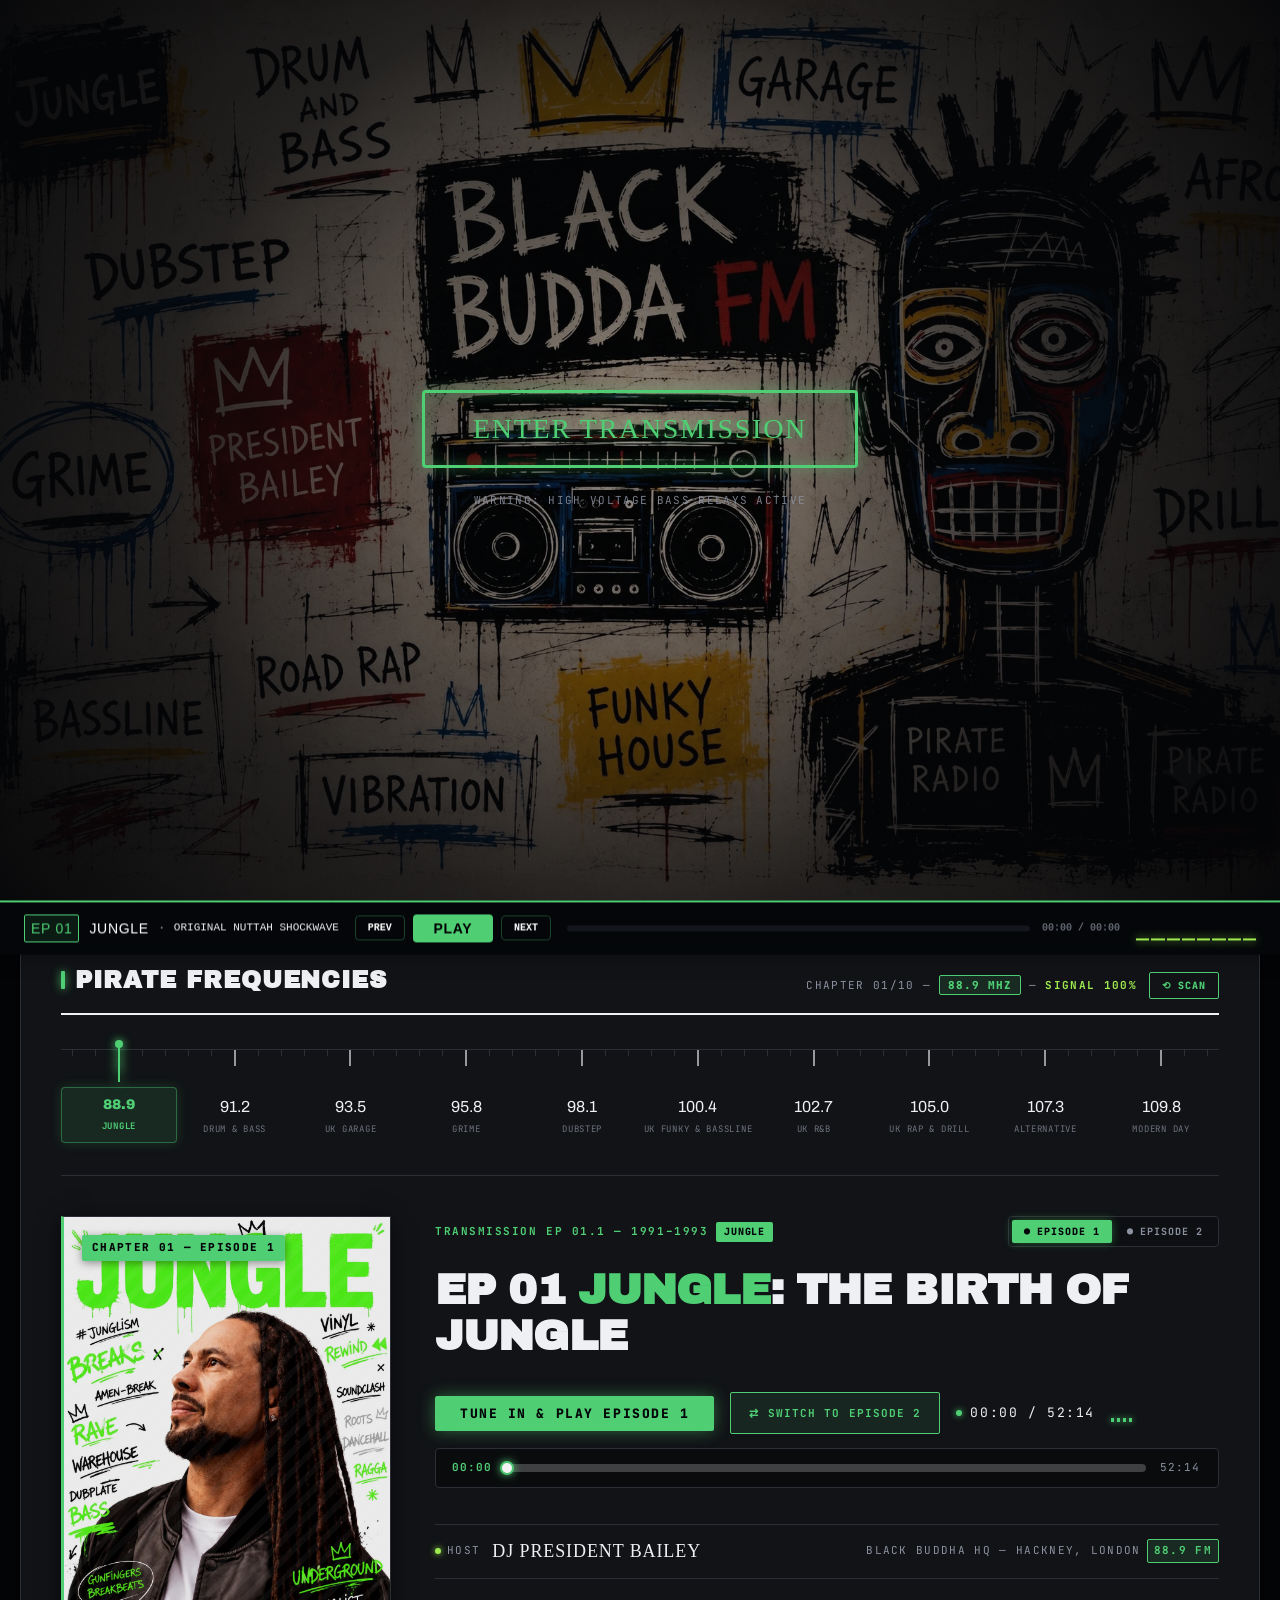
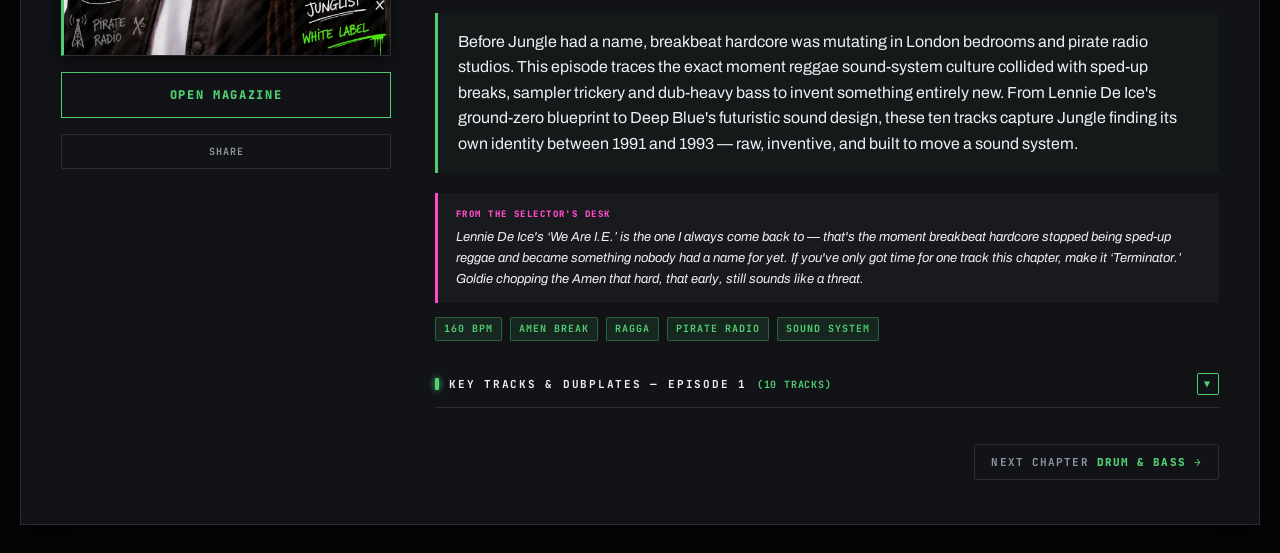
==== index.html @ d42b1fa5 "Add site source (baseline before refactor) Tracks the existing static site (HTML/CSS/JS, images, aud" ====
<!DOCTYPE html>
<html lang="en">

<head>
  <meta charset="utf-8">
  <meta name="viewport" content="width=device-width, initial-scale=1.0">
  <meta name="view-transition" content="same-origin">
  <title>BLACK BUDDHA FM | Bass Culture. Black Britain.</title>

  <!-- Primary SEO Meta Tags -->
  <meta name="description"
    content="Black Buddha FM is a pirate radio archive preserving and documenting Black British music culture from Jungle and Drum & Bass to UK Garage, Grime, Dubstep, and beyond.">
  <meta name="keywords"
    content="pirate radio, black british music, bass culture, jungle, drum and bass, uk garage, grime, dubstep, uk drill, afroswing">
  <link rel="canonical" href="https://blackbuddhafm.com/">

  <!-- Open Graph / Facebook -->
  <meta property="og:type" content="website">
  <meta property="og:url" content="https://blackbuddhafm.com/">
  <meta property="og:title" content="BLACK BUDDHA FM | Bass Culture. Black Britain.">
  <meta property="og:description"
    content="A pirate radio archive documenting the sounds, stories and movements that shaped Black British music culture.">
  <meta property="og:image" content="https://blackbuddhafm.com/images/logo.webp">

  <!-- Twitter -->
  <meta property="twitter:card" content="summary_large_image">
  <meta property="twitter:url" content="https://blackbuddhafm.com/">
  <meta property="twitter:title" content="BLACK BUDDHA FM | Bass Culture. Black Britain.">
  <meta property="twitter:description"
    content="A pirate radio archive documenting the sounds, stories and movements that shaped Black British music culture.">
  <meta property="twitter:image" content="https://blackbuddhafm.com/images/logo.webp">

  <!-- Crisp Vector SVG Favicon -->
  <link rel="icon" type="image/svg+xml"
    href="data:image/svg+xml,<svg xmlns=%22http://www.w3.org/2000/svg%22 viewBox=%220 0 100 100%22><circle cx=%2250%22 cy=%2250%22 r=%2248%22 fill=%22%23000%22 stroke=%22%23ff00ff%22 stroke-width=%224%22/><text x=%2250%25%22 y=%2250%25%22 dominant-baseline=%22middle%22 text-anchor=%22middle%22 font-size=%2250%22 font-family=%22sans-serif%22 font-weight=%22bold%22 fill=%22%2339FF14%22>BB</text></svg>">

  <!-- MusicPlaylist Structured JSON-LD Schema -->
  <script type="application/ld+json">
  {
    "@context": "https://schema.org",
    "@type": "MusicPlaylist",
    "name": "BLACK BUDDHA FM",
    "url": "https://blackbuddhafm.com/",
    "image": "https://blackbuddhafm.com/images/logo.webp",
    "description": "A pirate radio archive documenting the sounds, stories and movements that shaped Black British music culture."
  }
  </script>

  <link rel="preconnect" href="https://fonts.googleapis.com">
  <link rel="preconnect" href="https://fonts.gstatic.com" crossorigin>
  <link rel="preload" as="style"
    href="https://fonts.googleapis.com/css2?family=Archivo+Black&family=Archivo:ital,wght@0,400;0,500;0,600;0,700;1,400;1,600&family=JetBrains+Mono:ital,wght@0,400;0,500;0,700;1,400&family=Permanent+Marker&display=swap"
    onload="this.onload=null;this.rel='stylesheet'">
  <noscript>
    <link
      href="https://fonts.googleapis.com/css2?family=Archivo+Black&family=Archivo:ital,wght@0,400;0,500;0,600;0,700;1,400;1,600&family=JetBrains+Mono:ital,wght@0,400;0,500;0,700;1,400&family=Permanent+Marker&display=swap"
      rel="stylesheet">
  </noscript>

  <link rel="stylesheet" href="critical.css?v=1.8">
  <link rel="preload" href="styles.css?v=2.9" as="style" onload="this.onload=null;this.rel='stylesheet'">
  <noscript>
    <link rel="stylesheet" href="styles.css?v=2.9">
  </noscript>

  <!-- Analytics scaffold — no account wired up yet.
       Swap in your real domain once you set one up (Plausible shown
       here as a privacy-friendly, no-cookie-banner default; drop in
       GA4 or GoatCounter instead if you prefer). -->
  <!-- <script defer data-domain="blackbuddhafm.com" src="https://plausible.io/js/script.js"></script> -->
</head>

<body class="theme-ep01 splash-active theme-ep01">
  <div class="crt"></div>

  <!-- SPLASH SCREEN OVERLAY -->
  <div id="splash-screen" class="splash-screen">
    <div class="splash-overlay"></div>
    <div class="splash-content">
      <button class="splash-btn" onclick="enterStation();" aria-label="Enter Broadcast Transmission">
        <span class="btn-cap">ENTER TRANSMISSION</span>
      </button>
      <p class="splash-sub">WARNING: HIGH VOLTAGE BASS RELAYS ACTIVE</p>
    </div>
  </div>

  <script>
    function enterStation() {
      const splash = document.getElementById('splash-screen');
      if (!splash) return;

      splash.classList.add('fade-out');
      document.body.classList.remove('splash-active');

      // Try to initialize and play radio
      if (typeof window.playPart === 'function') {
        window.playPart(window.currentPart || 1);
        if (window.audioCtx && window.staticGain) {
          try {
            const t = window.audioCtx.currentTime;
            window.staticGain.gain.setValueAtTime(0.4, t);
            window.staticGain.gain.exponentialRampToValueAtTime(0.01, t + 0.5);
          } catch (e) {
            console.warn(e);
          }
        }
      } else {
        // Flag to play when player.js loads
        window.shouldAutoPlayOnLoad = true;
      }

      setTimeout(() => {
        splash.remove();
      }, 800);
    }
  </script>

  <!-- TICKER -->
  <div class="ticker-bar">
    <div class="logo-block">
      <span class="logo-name">BLACK BUDDHA FM</span>
      <span class="logo-sub">PIRATE BROADCASTING 24/7</span>
    </div>
    <div class="on-air-lamp">ON AIR</div>
    <div class="ticker-pill">
      <span class="dot-gold"></span>
      <span class="ticker-genre-text" id="ticker-genre">JUNGLE</span>
    </div>
    <div class="ticker-scroll">
      <div class="ticker-inner" id="ticker">
        <span>★</span> LIVE ON 88.9 FM (LDN) &nbsp; <span>★</span> BLACK BUDDHA FM &nbsp; <span>★</span> PIRATE RADIO &nbsp; <span>★</span> BASS CULTURE.
      </div>
    </div>

    <div class="ticker-utility">
      <button class="ticker-util-btn" id="theme-toggle-btn" onclick="toggleLightMode()" aria-pressed="false" title="Switch to light mode" aria-label="Switch to light mode">☾</button>
    </div>
  </div>

  <main>
        <!-- HERO SECTION -->
    <section class="hero" id="hero">
      <div class="hero-left">
        <p class="hero-tagline">Preserving Black British Music Culture</p>
        <h1 class="hero-title">BLACK<br><em>BUDDHA</em><br>FM</h1>
        <p class="hero-desc">A living archive documenting the sounds, stories and movements that shaped Black British music culture.</p>
        <a class="btn-primary" id="hero-play-btn" href="#console-card" onclick="scrollToTunerDeck(event);" style="width: fit-content; text-decoration: none; cursor: pointer;">
          <svg width="14" height="14" viewBox="0 0 24 24" fill="currentColor">
            <path d="M8 5v14l11-7z" />
          </svg>
          LISTEN NOW
        </a>
        <span class="hero-live-badge">LIVE FROM LONDON</span>
      </div>
    </section>

    <!-- ════════════════════════════════════════════════════════════════════════
         BLACK BUDDHA FM DUAL-EPISODE CONSOLE DECK
         ════════════════════════════════════════════════════════════════════════ -->
    <div class="main-container">
      <div class="console-card" id="console-card">
<section class="tuner-top">
        <div class="tuner-top-header">
          <div class="tuner-title-block">
            <span class="tuner-accent-bar"></span>
            <h2 class="tuner-title">PIRATE FREQUENCIES</h2>
          </div>
          <div class="tuner-header-right">
            <div class="tuner-meta-right" id="tuner-meta-right">
              <span>CHAPTER <span id="meta-ep-num">01/10</span> — <span id="meta-freq" class="meta-freq-accent">88.9 MHZ</span> — <span class="meta-signal-badge">SIGNAL 100%</span></span>
            </div>
            <button class="btn-scan" id="btn-scan" onclick="scanRandomChapter()" title="Scan to a random chapter">⟲ SCAN</button>
          </div>
        </div>

        <!-- Ruler Dial with Needle -->
        <div class="dial-container" id="dial-container" onpointerdown="handleDialPointerDown(event)" onpointermove="handleDialPointerMove(event)" onpointerup="handleDialPointerUp(event)" onpointercancel="handleDialPointerUp(event)" onkeydown="handleDialKeydown(event)" role="slider" tabindex="0" aria-label="Tune to a genre frequency — drag freely or use arrow keys" aria-valuemin="1" aria-valuemax="10" aria-valuenow="1">
          <div class="dial-ruler-line">
            <div class="dial-ticks" id="dial-ticks">
              <!-- Generated dynamically in JS -->
            </div>
            <div class="dial-needle" id="dial-needle" style="left: 45%;"></div>
          </div>

          <!-- Station Nodes Row -->
          <div class="dial-stations-row" id="dial-stations-row">
            <!-- Generated from STATIONS data -->
          </div>
        </div>

        <div class="tuner-divider"></div>
      </section>
<section class="transmission-grid">
        
        <!-- LEFT: MAGAZINE COVER PLATE -->
        <div class="mag-column">
          <div class="mag-cover-card" id="mag-cover-card">
            <div class="mag-stripes-bg"></div>
            <img src="images/Jungle Magazine.webp" alt="Jungle chapter magazine cover — Chapter 01, Episode 1" class="mag-real-img" id="mag-real-img" width="900" height="1200" onerror="this.style.opacity='0'"/>
            
            <div class="mag-issue-badge" id="mag-issue-badge">CHAPTER 01 — EPISODE 1</div>
            </div>

          <button class="btn-open-mag" id="btn-open-mag" onclick="openActiveMagazine()">
            OPEN MAGAZINE
          </button>

          <div class="mag-secondary-actions">
            <button class="btn-secondary-action" id="btn-share-chapter" onclick="shareCurrentChapter()">SHARE</button>
          </div>
        </div>

        <!-- RIGHT: TRANSMISSION DETAILS & DECK -->
        <div class="tx-column">
          <div class="tx-top-meta">
            <div class="tx-chapter-tag" id="tx-chapter-tag">
              <span id="tx-chapter-text">TRANSMISSION EP 01.1 — 1991–1993</span>
              <span class="tx-genre-pill" id="tx-genre-pill">JUNGLE</span>
            </div>

            <!-- DUAL EPISODE PART SELECTOR BUTTONS -->
            <div class="episode-part-switcher" role="group" aria-label="Episode Switcher for current frequency">
              <button class="part-btn active" id="btn-part-1" onclick="setEpisodePart(1)">
                <span>●</span> EPISODE 1
              </button>
              <button class="part-btn" id="btn-part-2" onclick="setEpisodePart(2)">
                <span>●</span> EPISODE 2
              </button>
            </div>
          </div>

                    <h2 class="tx-title" id="tx-title">EP 01 <span class="title-genre-highlight" id="title-genre-highlight">JUNGLE</span>: THE BIRTH OF JUNGLE</h2>

                    <!-- ACTIONS & PLAY DECK (MOVED ABOVE HOST ROW) -->
          <div class="tx-actions-row">
            <div class="player-controls-line">
              <button class="btn-tune-play" id="btn-tune-play" onclick="togglePlayActiveTrack()">
                <span id="play-text">TUNE IN & PLAY EPISODE 1</span>
              </button>

              <!-- Switch Episode Toggle Button -->
              <button class="btn-switch-episode" id="btn-switch-episode" onclick="toggleCurrentPart()" title="Switch to Episode 2 on this frequency">
                <span id="switch-btn-icon">⇄</span>
                <span id="switch-btn-text">SWITCH TO EPISODE 2</span>
              </button>

              <div class="tx-timecode" id="tx-timecode">
                <span class="timecode-live-dot"></span>
                <span id="timecode-display">00:00 / 52:14</span>
              </div>

              <div class="mini-wave" id="mini-wave">
                <div class="mini-wave-bar"></div>
                <div class="mini-wave-bar"></div>
                <div class="mini-wave-bar"></div>
                <div class="mini-wave-bar"></div>
              </div>
            </div>

            <!-- Interactive Player Scrubber Bar -->
            <div class="tx-scrubber-wrapper" id="tx-scrubber-wrapper">
              <span class="scrub-time-current" id="scrub-time-current">00:00</span>
              <div class="scrubber-track" id="scrubber-track" onclick="handleScrubberClick(event)">
                <div class="scrubber-buffered" id="scrubber-buffered" style="width: 100%;"></div>
                <div class="scrubber-progress" id="scrubber-progress" style="width: 0%;">
                  <div class="scrubber-thumb" id="scrubber-thumb"></div>
                </div>
              </div>
              <span class="scrub-time-total" id="scrub-time-total">52:14</span>
            </div>
          </div>

          <!-- HOST & LOCATION ROW -->
          <div class="tx-host-row">
            <div class="host-left">
              <span class="host-dot"></span>
              <span>HOST</span>
              <span class="host-name-tag" id="tx-host-name">DJ PRESIDENT BAILEY</span>
            </div>
            <div id="tx-location-tag" style="display:flex; align-items:center; flex-wrap: wrap; row-gap: 4px;">
              <span>BLACK BUDDHA HQ — HACKNEY, LONDON</span>
              <span class="host-tech-badge" id="host-tech-badge">88.9 FM</span>
            </div>
          </div>

                    <!-- VELVET ROOM UNDERGROUND SPOTLIGHT ESSAY BOX -->
          <div class="tx-desc-wrapper" id="tx-desc-wrapper">
            <p id="tx-desc-box">Before Jungle had a name, breakbeat hardcore was mutating in London bedrooms and pirate radio studios. This episode traces the exact moment reggae sound-system culture collided with sped-up breaks, sampler trickery and dub-heavy bass to invent something entirely new. From Lennie De Ice's ground-zero blueprint to Deep Blue's futuristic sound design, these ten tracks capture Jungle finding its own identity between 1991 and 1993 — raw, inventive, and built to move a sound system.</p>
          </div>

          <!-- SELECTOR'S DESK — hidden unless a chapter has a selectorNote in its data -->
          <div class="selector-desk" id="selector-desk-wrapper" style="display:none;">
            <div class="selector-desk-label">FROM THE SELECTOR'S DESK</div>
            <p class="selector-desk-text" id="selector-desk-text"></p>
          </div>

          <!-- Micro Chips Row -->
          <div class="tx-chips-row" id="tx-chips-row">
            <span class="tx-chip">160 BPM</span>
            <span class="tx-chip">AMEN BREAK</span>
            <span class="tx-chip">RAGGA</span>
            <span class="tx-chip">PIRATE RADIO</span>
            <span class="tx-chip">SOUND SYSTEM</span>
          </div>

          <!-- KEY TRACKS & DUBPLATES DROPDOWN BUTTON -->
          <div class="tracks-section">
            <button class="tracks-dropdown-toggle" id="tracks-dropdown-toggle" aria-expanded="false" onclick="toggleTracksDropdown()" aria-label="Toggle Key Tracks and Dubplates list">
              <div class="toggle-left">
                <span class="tracks-tag-pill"></span>
                <span id="tracks-heading-text">KEY TRACKS & DUBPLATES — EPISODE 1</span>
                <span class="toggle-count-badge" id="toggle-count-badge">(10 TRACKS)</span>
              </div>
              <span class="toggle-chevron" id="toggle-chevron">▼</span>
            </button>

            <!-- Collapsible Track List Container -->
            <div class="tracks-collapsible-wrapper collapsed" id="tracks-collapsible-wrapper">
                            <div class="tracks-list-container" id="tracks-list-container">
                <div class="track-row-item">
                  <div class="track-left-meta">
                    <span class="track-row-num">01</span>
                    <span class="track-row-title">Lennie De Ice — We Are I.E. (1991)</span>
                  </div>
                  <span class="track-chip-badge">REEL 2 REEL</span>
                </div>
                <div class="track-row-item">
                  <div class="track-left-meta">
                    <span class="track-row-num">02</span>
                    <span class="track-row-title">A Guy Called Gerald — 28 Gun Bad Boy (1992)</span>
                  </div>
                  <span class="track-chip-badge">JUICE BOX</span>
                </div>
                <div class="track-row-item">
                  <div class="track-left-meta">
                    <span class="track-row-num">03</span>
                    <span class="track-row-title">SL2 — On a Ragga Tip (1992)</span>
                  </div>
                  <span class="track-chip-badge">XL RECORDINGS</span>
                </div>
                <div class="track-row-item">
                  <div class="track-left-meta">
                    <span class="track-row-num">04</span>
                    <span class="track-row-title">Rufige Kru (Goldie) — Terminator (1992)</span>
                  </div>
                  <span class="track-chip-badge">REINFORCED</span>
                </div>
                <div class="track-row-item">
                  <div class="track-left-meta">
                    <span class="track-row-num">05</span>
                    <span class="track-row-title">LTJ Bukem — Demon's Theme (1992)</span>
                  </div>
                  <span class="track-chip-badge">GOOD LOOKING</span>
                </div>
                <div class="track-row-item">
                  <div class="track-left-meta">
                    <span class="track-row-num">06</span>
                    <span class="track-row-title">Origin Unknown — Valley of the Shadows (1993)</span>
                  </div>
                  <span class="track-chip-badge">RAM RECORDS</span>
                </div>
                <div class="track-row-item">
                  <div class="track-left-meta">
                    <span class="track-row-num">07</span>
                    <span class="track-row-title">Hyper-On Experience (Foul Play Remix) — Lord of the Null Lines (1993)</span>
                  </div>
                  <span class="track-chip-badge">MOVING SHADOW</span>
                </div>
                <div class="track-row-item">
                  <div class="track-left-meta">
                    <span class="track-row-num">08</span>
                    <span class="track-row-title">Omni Trio (Foul Play Remix) — Renegade Snares (1993)</span>
                  </div>
                  <span class="track-chip-badge">MOVING SHADOW</span>
                </div>
                <div class="track-row-item">
                  <div class="track-left-meta">
                    <span class="track-row-num">09</span>
                    <span class="track-row-title">Krome & Time — The Slammer (1993)</span>
                  </div>
                  <span class="track-chip-badge">SUBURBAN BASE</span>
                </div>
                <div class="track-row-item">
                  <div class="track-left-meta">
                    <span class="track-row-num">10</span>
                    <span class="track-row-title">Deep Blue — The Helicopter Tune (1993)</span>
                  </div>
                  <span class="track-chip-badge">MOVING SHADOW</span>
                </div>
              </div>
            </div>
          </div>

          <div class="next-chapter-row" id="next-chapter-row">
            <button class="btn-next-chapter" id="btn-next-chapter" onclick="goToNextChapter()">
              <span>NEXT CHAPTER</span>
              <span id="next-chapter-label" class="next-chapter-label">DRUM &amp; BASS →</span>
            </button>
          </div>

          </div>
      </section>
      </div>
    </div>

  </main>

  <!-- Hidden mount referenced by inline script for signal badge text updates -->
  <div style="display: none;">
    <div id="signal-badge-text"></div>
  </div>

  <!-- MAGAZINE BOOKLET MODAL (Interactive reader) -->
  <div class="magazine-modal-overlay" id="magazine-modal" role="dialog" aria-modal="true" aria-label="Magazine Archive Booklet" style="display: none;">
    <div class="magazine-modal-content">
      <button class="magazine-close-btn" id="magazine-close-btn" aria-label="Close magazine reader">CLOSE ARCHIVE [ESC]</button>
      <div class="booklet-scroll-container">
        <div class="booklet-container" id="booklet-container">
          <!-- Dynamically populated 2-page spreads by magazine.js -->
        </div>
      </div>
      <div class="booklet-nav-controls" style="display: flex; justify-content: space-between; align-items: center; margin-top: 16px;">
        <button class="btn-tab" id="booklet-prev-btn" style="background: #111; border: 1px solid #333; color: #fff; padding: 6px 16px; cursor: pointer;">&larr; PREVIOUS</button>
        <span class="booklet-page-indicator" id="booklet-page-indicator" style="font-family: monospace; font-size: 11px; color: var(--theme-primary); font-weight: bold;">PAGE 1 / 4</span>
        <button class="btn-tab" id="booklet-next-btn" style="background: #111; border: 1px solid #333; color: #fff; padding: 6px 16px; cursor: pointer;">NEXT &rarr;</button>
      </div>
    </div>
  </div>

  <script src="magazine.js" defer></script>
  

  <script>

    const STATIONS = [
  {
    "epNum": "01",
    "genre": "JUNGLE",
    "freq": 88.9,
    "location": "Hackney, London",
    "cardImg": "images/Jungle Magazine.webp",
    "hostName": "DJ PRESIDENT BAILEY",
    "ep1": {
      "title": "The Birth of Jungle",
      "selectorNote": "Lennie De Ice's ‘We Are I.E.’ is the one I always come back to — that's the moment breakbeat hardcore stopped being sped-up reggae and became something nobody had a name for yet. If you've only got time for one track this chapter, make it ‘Terminator.’ Goldie chopping the Amen that hard, that early, still sounds like a threat.",
      "subtitle": "THE BIRTH OF JUNGLE \u00b7 BREAKBEAT HARDCORE & RAGGA ROOTS",
      "era": "1991\u20131993",
      "desc": "Before Jungle had a name, breakbeat hardcore was mutating in London bedrooms and pirate radio studios. This episode traces the exact moment reggae sound-system culture collided with sped-up breaks, sampler trickery and dub-heavy bass to invent something entirely new. From Lennie De Ice's ground-zero blueprint to Deep Blue's futuristic sound design, these ten tracks capture Jungle finding its own identity between 1991 and 1993 \u2014 raw, inventive, and built to move a sound system.",
      "chips": [
        "160 BPM",
        "AMEN BREAK",
        "RAGGA",
        "PIRATE RADIO",
        "SOUND SYSTEM"
      ],
      "duration": "52:14",
      "audio": "audio/episode-01-1.mp3",
      "tracks": [
        {
          "title": "Lennie De Ice \u2014 We Are I.E. (1991)",
          "tag": "REEL 2 REEL"
        },
        {
          "title": "A Guy Called Gerald \u2014 28 Gun Bad Boy (1992)",
          "tag": "JUICE BOX"
        },
        {
          "title": "SL2 \u2014 On a Ragga Tip (1992)",
          "tag": "XL RECORDINGS"
        },
        {
          "title": "Rufige Kru (Goldie) \u2014 Terminator (1992)",
          "tag": "REINFORCED"
        },
        {
          "title": "LTJ Bukem \u2014 Demon's Theme (1992)",
          "tag": "GOOD LOOKING"
        },
        {
          "title": "Origin Unknown \u2014 Valley of the Shadows (1993)",
          "tag": "RAM RECORDS"
        },
        {
          "title": "Hyper-On Experience (Foul Play Remix) \u2014 Lord of the Null Lines (1993)",
          "tag": "MOVING SHADOW"
        },
        {
          "title": "Omni Trio (Foul Play Remix) \u2014 Renegade Snares (1993)",
          "tag": "MOVING SHADOW"
        },
        {
          "title": "Krome & Time \u2014 The Slammer (1993)",
          "tag": "SUBURBAN BASE"
        },
        {
          "title": "Deep Blue \u2014 The Helicopter Tune (1993)",
          "tag": "MOVING SHADOW"
        }
      ]
    },
    "ep2": {
      "title": "Jungle Takes Over",
      "subtitle": "JUNGLE TAKES OVER \u00b7 THE RAGGA POP EXPLOSION & DRUM REVISION",
      "era": "1994\u20131995",
      "desc": "By 1994, Jungle had broken out of the underground and onto national radio and the UK charts. This episode follows that explosion \u2014 General Levy's ragga vocals going mainstream, Goldie's cinematic ambition on \u201cInner City Life\u201d, and Remarc's razor-edited Amen breaks pushing technical limits. Ten tracks trace how a pirate-radio sound became impossible to ignore, before quietly transforming into something new: the tighter, deeper, more technical style that would soon be renamed Drum & Bass.",
      "chips": [
        "165 BPM",
        "AMEN BREAKS",
        "RAGGA CHANTS",
        "UK CHARTS",
        "PIRATE RELAY"
      ],
      "duration": "46:20",
      "audio": "audio/episode-01-2.mp3",
      "tracks": [
        {
          "title": "M-Beat feat. General Levy \u2014 Incredible (1994)",
          "tag": "RENK RECORDS"
        },
        {
          "title": "Shy FX & UK Apachi \u2014 Original Nuttah (1994)",
          "tag": "SOUR"
        },
        {
          "title": "Conquering Lion (Rebel MC) \u2014 Code Red (1994)",
          "tag": "MANGO"
        },
        {
          "title": "Leviticus \u2014 Burial (1994)",
          "tag": "PHILLY BLUNT"
        },
        {
          "title": "Tom & Jerry (4hero) \u2014 Maximum Style (1994)",
          "tag": "TOM & JERRY"
        },
        {
          "title": "Krome & Time \u2014 The License (1994)",
          "tag": "TEARIN VINYL"
        },
        {
          "title": "Goldie feat. Diane Charlemagne \u2014 Inner City Life (1994)",
          "tag": "FFRR / METALHEADZ"
        },
        {
          "title": "Remarc \u2014 R.I.P. (1995)",
          "tag": "SUBURBAN BASE"
        },
        {
          "title": "Sound of the Future (DJ SS) \u2014 The Lighter (1995)",
          "tag": "FORMATION"
        },
        {
          "title": "DJ Zinc \u2014 Super Sharp Shooter (1995)",
          "tag": "GANJA RECORDS"
        }
      ]
    }
  },
  {
    "epNum": "02",
    "genre": "DRUM & BASS",
    "freq": 91.2,
    "location": "Bristol",
    "cardImg": "images/Drum n Bass Magazine.webp",
    "hostName": "DJ PRESIDENT BAILEY",
    "ep1": {
      "title": "The Rise of Drum & Bass",
      "selectorNote": "This is the chapter where the sound stopped shouting and started thinking. Alex Reece's ‘Pulp Fiction’ is jazz with the safety catch off — put it next to Bad Company's ‘The Nine’ and you can hear the whole genre arguing with itself about how cold it's allowed to get.",
      "subtitle": "THE RISE OF DRUM & BASS \u00b7 TECHSTEP, MERCURY PRIZE & PRECISION",
      "era": "1995\u20132009",
      "desc": "Jungle's chaos gave way to precision. This episode follows Drum & Bass from 1995 to 2009 \u2014 Alex Reece stripping the breaks back to something cold and hypnotic, Roni Size and Reprazent winning the Mercury Prize with live instrumentation, and Bad Company's techstep pushing the sound darker and more machine-like. By the 2000s the genre was reaching arenas with Pendulum and the UK charts with Chase & Status \u2014 ten records tracing bass music's journey from rave to global stage.",
      "chips": [
        "174 BPM",
        "BREAKBEAT",
        "SUB-BASS",
        "LIQUID FUNK",
        "TECHSTEP"
      ],
      "duration": "59:08",
      "audio": "audio/episode-02-1.mp3",
      "tracks": [
        {
          "title": "Alex Reece \u2014 Pulp Fiction (1995)",
          "tag": "METALHEADZ"
        },
        {
          "title": "Adam F \u2014 Circles (1995)",
          "tag": "SECTION 5"
        },
        {
          "title": "Roni Size / Reprazent \u2014 Brown Paper Bag (1997)",
          "tag": "TALKIN LOUD"
        },
        {
          "title": "Bad Company UK \u2014 The Nine (1998)",
          "tag": "BC RECORDINGS"
        },
        {
          "title": "Andy C & Shimon \u2014 Body Rock (2001)",
          "tag": "RAM RECORDS"
        },
        {
          "title": "DJ Marky & XRS feat. Stamina MC \u2014 LK (Carolina Carol Bela) (2002)",
          "tag": "V RECORDINGS"
        },
        {
          "title": "Pendulum feat. $pyda & Tenor Fly \u2014 Tarantula (2005)",
          "tag": "BREAKBEAT KAOS"
        },
        {
          "title": "Chase & Status feat. Capleton \u2014 Duppy Man (2005)",
          "tag": "BREAKBEAT KAOS"
        },
        {
          "title": "High Contrast \u2014 Kiss Kiss Bang Bang (2007)",
          "tag": "HOSPITAL RECORDS"
        },
        {
          "title": "Chase & Status feat. Plan B \u2014 End Credits (2009)",
          "tag": "MTA / RAM"
        }
      ]
    },
    "ep2": {
      "title": "Drum & Bass Goes Global",
      "subtitle": "DRUM & BASS GOES GLOBAL \u00b7 FESTIVAL ANTHEMS & LIQUID REVIVALS",
      "era": "2010\u2013Present",
      "desc": "Drum & Bass enters its global era. From festival-ready anthems and dubstep crossovers to soulful liquid revivals and Brazilian-flavoured melody, this episode tracks how the genre spread far beyond its London and Bristol roots after 2010. Expect commercial pop crossovers from Rudimental and Wilkinson alongside uncompromising neurofunk, minimal deep cuts and MC-led jump-up energy \u2014 eleven tracks that prove Drum & Bass never stopped evolving, even as it absorbed new sounds, scenes and audiences worldwide.",
      "chips": [
        "175 BPM",
        "NEUROFUNK",
        "JUMP-UP",
        "ROLLING BASSLINE",
        "RAVE"
      ],
      "duration": "40:15",
      "audio": "audio/episode-02-2.mp3",
      "tracks": [
        {
          "title": "Sub Focus \u2014 Rock It (2009)",
          "tag": "RAM RECORDS"
        },
        {
          "title": "Skream \u2014 Where You Should Be (2010)",
          "tag": "TEMPA"
        },
        {
          "title": "Totally Enormous Extinct Dinosaurs (Calibre Remix) \u2014 Garden (2011)",
          "tag": "POLYDOR"
        },
        {
          "title": "Rudimental feat. John Newman \u2014 Feel the Love (2012)",
          "tag": "BLACK BUTTER"
        },
        {
          "title": "Wilkinson \u2014 Afterglow (2013)",
          "tag": "RAM RECORDS"
        },
        {
          "title": "Nu:Logic \u2014 Morning Light (c. 2014)",
          "tag": "HOSPITAL RECORDS"
        },
        {
          "title": "Noisia & The Upbeats \u2014 Dead Limit (2013)",
          "tag": "VISION RECORDINGS"
        },
        {
          "title": "High Contrast \u2014 If We Ever (Unglued Remix) (c. 2016)",
          "tag": "HOSPITAL RECORDS"
        },
        {
          "title": "Netsky, Daddy Waku & Chantal Kashala \u2014 Everybody Loves The Sunshine (2018)",
          "tag": "HOSPITAL RECORDS"
        },
        {
          "title": "Klinical \u2014 Around Me VIP (c. 2020)",
          "tag": "LIFESTYLE MUSIC"
        },
        {
          "title": "P Money x Whiney \u2014 Buss The Red (c. 2021)",
          "tag": "HOSPITAL RECORDS"
        }
      ]
    }
  },
  {
    "epNum": "03",
    "genre": "UK GARAGE",
    "freq": 93.5,
    "location": "Romford, Essex",
    "cardImg": "images/Garage Magazine.webp",
    "hostName": "DJ PRESIDENT BAILEY",
    "ep1": {
      "title": "The Golden Era of 4x4, 2-Step & Vocal Soul",
      "selectorNote": "I've played ‘Re-Rewind’ more times than any other record in this archive and it still gets the same reaction every time. This is the sound of a Friday night when the champagne bars actually felt like somewhere you'd earned your way into.",
      "subtitle": "THE GOLDEN ERA \u00b7 4X4, 2-STEP & VOCAL SOUL",
      "era": "1995\u20132000",
      "desc": "UK Garage's golden years, when American house and garage rhythms were reshaped into something distinctly British. This episode traces the shift from four-to-the-floor anthems into skippy, soulful 2-step, as vocal-led records by Craig David, MJ Cole and Shanks & Bigfoot carried the sound from underground raves into the charts. Champagne bars, garage nights and rewind culture defined the era \u2014 twelve tracks capturing UK Garage at its smoothest and most celebratory, just before the sound turned darker.",
      "chips": [
        "130 BPM",
        "2-STEP",
        "4X4",
        "SPEED GARAGE",
        "CHAMPAGNE RAVE"
      ],
      "duration": "42:17",
      "audio": "audio/episode-03-1.mp3",
      "tracks": [
        {
          "title": "Nightcrawlers (MK Dub Revisited Edit) \u2014 Push The Feeling On (1995)",
          "tag": "FFRR"
        },
        {
          "title": "Roy Davis Jr. (Live Garage Mix) \u2014 Gabriel (1996)",
          "tag": "LARGE RECORDS"
        },
        {
          "title": "Tina Moore (Kelly G Bump-N-Go Dub Edit) \u2014 Never Gonna Let You Go (1997)",
          "tag": "DELIRIOUS"
        },
        {
          "title": "Double 99 \u2014 RipGroove (1997)",
          "tag": "SATELLITE"
        },
        {
          "title": "Dem 2 \u2014 Destiny (Sleepless) (1998)",
          "tag": "143 RECORDS"
        },
        {
          "title": "MJ Cole \u2014 Sincere (1998)",
          "tag": "TALKIN LOUD"
        },
        {
          "title": "Artful Dodger feat. Romina Johnson \u2014 Moving Too Fast (1999)",
          "tag": "LOCKED ON"
        },
        {
          "title": "Craig David & Artful Dodger \u2014 Re-Rewind (1999)",
          "tag": "RELENTLESS"
        },
        {
          "title": "Shanks & Bigfoot \u2014 Sweet Like Chocolate (1999)",
          "tag": "PEPPER RECORDS"
        },
        {
          "title": "Monsta Boy \u2014 Sorry (I Didn't Know) (2000)",
          "tag": "LOCKED ON"
        },
        {
          "title": "Sweet Female Attitude (Sunship Edit) \u2014 Flowers (2000)",
          "tag": "MILKK"
        },
        {
          "title": "Wookie feat. Lain \u2014 Battle (2000)",
          "tag": "S2S"
        }
      ]
    },
    "ep2": {
      "title": "Dark Garage, MC Culture & The UKG Revival",
      "subtitle": "DARK GARAGE, MC CULTURE & THE UKG REVIVAL",
      "era": "1999\u20132023",
      "desc": "As the champagne era faded, MC crews took over the microphone and the mood turned darker. This episode follows Garage's harder, bass-heavy turn \u2014 So Solid Crew's chart-storming \u201c21 Seconds\u201d, Oxide & Neutrino's genre-splitting \u201cBound 4 Da Reload\u201d, and The Streets' street-poet debut \u2014 before the scene fragmented into Grime and UK Rap. It closes decades later with a new generation, AJ Tracey, PinkPantheress and Sammy Virji, reviving UK Garage's rhythms and rewind culture for a fresh audience.",
      "chips": [
        "134 BPM",
        "DARK GARAGE",
        "SO SOLID",
        "MC CULTURE",
        "UKG REVIVAL"
      ],
      "duration": "38:40",
      "audio": "audio/episode-03-2.mp3",
      "tracks": [
        {
          "title": "DJ Luck & MC Neat \u2014 A Little Bit of Luck (1999)",
          "tag": "RED ROSE"
        },
        {
          "title": "Sia (Wookie Remix) \u2014 Little Man (2000)",
          "tag": "LONG LOST BROTHER"
        },
        {
          "title": "Zed Bias \u2014 Neighbourhood (2000)",
          "tag": "LOCKED ON"
        },
        {
          "title": "Oxide & Neutrino \u2014 Bound 4 Da Reload (Casualty) (2000)",
          "tag": "EAST WEST"
        },
        {
          "title": "Genius Cru \u2014 Boom Selection (2001)",
          "tag": "KRONIK"
        },
        {
          "title": "So Solid Crew \u2014 Oh No (That's the Word) (2001)",
          "tag": "RELENTLESS"
        },
        {
          "title": "Sticky feat. Ms. Dynamite \u2014 Booo! (2001)",
          "tag": "SOCIAL CIRCLES"
        },
        {
          "title": "So Solid Crew \u2014 21 Seconds (2001)",
          "tag": "RELENTLESS"
        },
        {
          "title": "The Streets \u2014 Has It Come To This? (2001)",
          "tag": "679 RECORDINGS"
        },
        {
          "title": "Daniel Bedingfield \u2014 Gotta Get Thru This (2001)",
          "tag": "RELENTLESS"
        },
        {
          "title": "AJ Tracey \u2014 Ladbroke Grove (Remix) (2019)",
          "tag": "AJ TRACEY"
        },
        {
          "title": "PinkPantheress \u2014 Stars (2021)",
          "tag": "PARLOPHONE"
        },
        {
          "title": "Sammy Virji feat. Flowdan \u2014 Shella Verse (2023)",
          "tag": "VIRJI RECORDS"
        }
      ]
    }
  },
  {
    "epNum": "04",
    "genre": "GRIME",
    "freq": 95.8,
    "location": "Bow, East London",
    "cardImg": "images/Grime magazine.webp",
    "hostName": "DJ PRESIDENT BAILEY",
    "ep1": {
      "title": "Early Grime & Eskibeat Lineup",
      "selectorNote": "Wiley's ‘Wot Do U Call It?’ is the moment the genre named itself out loud. Everything on this list was made by teenagers with no budget and a MIDI keyboard, and it still sounds more dangerous than most things made with real money since.",
      "subtitle": "EARLY GRIME & ESKIBEAT LINEUP \u00b7 BOW E3 TO RINSE FM",
      "era": "2000\u20132007",
      "desc": "Grime's blueprint years. Built from Eskibeat's icy synths and pirate radio energy, this episode follows the genre from Pay As U Go Cartel's early instrumentals through Wiley and Dizzee Rascal's genre-defining 2004 output, to the crew culture of Roll Deep, Ruff Sqwad and Jammer. Seventeen tracks of raw, DIY bars over stripped-back 140bpm beats capture the sound of East London teenagers inventing an entirely new British music genre from scratch, one pirate broadcast at a time.",
      "chips": [
        "140 BPM",
        "ESKIBEAT",
        "MC CLASH",
        "PIRATE RADIO",
        "SINOGRIME"
      ],
      "duration": "38:45",
      "audio": "audio/episode-04-1.mp3",
      "tracks": [
        {
          "title": "Pay As U Go Cartel \u2014 Know We (2000)",
          "tag": "SOLID CITY"
        },
        {
          "title": "More Fire Crew \u2014 Oi (2002)",
          "tag": "GO BEAT"
        },
        {
          "title": "Dizzee Rascal \u2014 I Luv U (2003)",
          "tag": "XL RECORDINGS"
        },
        {
          "title": "Wiley \u2014 Wot Do U Call It? (2004)",
          "tag": "XL RECORDINGS"
        },
        {
          "title": "Wiley feat. Roll Deep \u2014 Morgue (2004)",
          "tag": "WHITE LABEL"
        },
        {
          "title": "Lethal Bizzle \u2014 Pow! (Forward) (2004)",
          "tag": "RELENTLESS"
        },
        {
          "title": "Crazy Titch \u2014 Do Some Work (2004)",
          "tag": "CRAZY TITCH"
        },
        {
          "title": "SLK \u2014 North Weezy (2004)",
          "tag": "STICKY PRODUCTIONS"
        },
        {
          "title": "Kano \u2014 P's and Q's (2004)",
          "tag": "679 RECORDINGS"
        },
        {
          "title": "Dizzee Rascal \u2014 Face (2004)",
          "tag": "DIRTEE STANK"
        },
        {
          "title": "XTC \u2014 Functions on the Low (2004)",
          "tag": "WHITE LABEL"
        },
        {
          "title": "Roll Deep \u2014 When I'm 'Ere (2005)",
          "tag": "RELENTLESS"
        },
        {
          "title": "Ruff Sqwad feat. Wiley \u2014 Together (2005)",
          "tag": "RUFF SQWAD"
        },
        {
          "title": "Chip \u2014 Who Are You? (2005)",
          "tag": "ALWAYZ RECORDINGS"
        },
        {
          "title": "Jammer \u2014 Murkle Man (2006)",
          "tag": "JAHMEKIEL"
        },
        {
          "title": "JME \u2014 96 Bars of Revenge (2006)",
          "tag": "BOY BETTER KNOW"
        },
        {
          "title": "The Bug feat. Flowdan \u2014 Skeng (2007)",
          "tag": "NINJA TUNE"
        }
      ]
    },
    "ep2": {
      "title": "Mid-2000s & Modern Grime Era",
      "subtitle": "MID-2000S & MODERN GRIME ERA \u00b7 BOY BETTER KNOW & RESURGENCE",
      "era": "2007\u20132024",
      "desc": "Grime matures and multiplies. This episode tracks the genre's second decade \u2014 Skepta and Wiley's continued dominance, Newham Generals and Tempa T's rave-ready anthems, Boy Better Know's rise, D Double E's technical mastery \u2014 through to the 2010s resurgence led by Stormzy, Dave and AJ Tracey. Across more than twenty tracks spanning almost two decades, hear how grime's DIY pirate-radio roots grew into a genre capable of headlining festivals and topping the UK charts.",
      "chips": [
        "140 BPM",
        "BOY BETTER KNOW",
        "DIY BEATS",
        "SOUND CLASH",
        "RESURGENCE"
      ],
      "duration": "35:10",
      "audio": "audio/episode-04-2.mp3",
      "tracks": [
        {
          "title": "Skepta \u2014 Shutdown (2014)",
          "tag": "BOY BETTER KNOW"
        },
        {
          "title": "Skepta feat. JME \u2014 That's Not Me (2014)",
          "tag": "BOY BETTER KNOW"
        },
        {
          "title": "Wiley \u2014 Bow E3 (2007)",
          "tag": "BIG DADA"
        },
        {
          "title": "Wretch 32 feat. Badness & Ghetto \u2014 Ina Di Ghetto (2007)",
          "tag": "LEVELS"
        },
        {
          "title": "President T \u2014 Space Ship Freestyle (2008)",
          "tag": "STAR WORK"
        },
        {
          "title": "Newham Generals \u2014 Hard (2008)",
          "tag": "DIRTEE STANK"
        },
        {
          "title": "Tempa T \u2014 Next Hype (2009)",
          "tag": "TEMPA T"
        },
        {
          "title": "Novelist \u2014 Wait Stop Wait (2014)",
          "tag": "OIL GANG"
        },
        {
          "title": "Boy Better Know \u2014 Too Many Man (2009)",
          "tag": "BOY BETTER KNOW"
        },
        {
          "title": "Class of Deja feat. D Double E & Ghetts \u2014 Class of Deja (2016)",
          "tag": "DIRTEE STANK"
        },
        {
          "title": "D Double E \u2014 Street Fighter Riddim (2010)",
          "tag": "DIRTEE STANK"
        },
        {
          "title": "Merky Ace \u2014 Taunt (2011)",
          "tag": "NO HAT NO HOOD"
        },
        {
          "title": "Meridian Dan feat. Big H & JME \u2014 German Whip (2013)",
          "tag": "PMR"
        },
        {
          "title": "Dave & AJ Tracey \u2014 Thiago Silva (2016)",
          "tag": "SANTAN"
        },
        {
          "title": "Terror Danjah \u2014 Cock Back (c. 2005)",
          "tag": "AFTERSHOCK"
        },
        {
          "title": "Stormzy \u2014 Shut Up (2015)",
          "tag": "#MERKY"
        },
        {
          "title": "Lady Leshurr \u2014 Queen's Speech (Ep. 4) (2016)",
          "tag": "LADY LESHURR"
        },
        {
          "title": "P Money \u2014 Originators (2013)",
          "tag": "NON STOP MUSIC"
        },
        {
          "title": "Chip \u2014 Grime Scene Saviours Reloaded (2017)",
          "tag": "ALWAYZ RECORDINGS"
        },
        {
          "title": "Flirta D \u2014 Warp Speed 2 (c. 2016)",
          "tag": "SLT"
        },
        {
          "title": "Bashy \u2014 Black Boys (2007)",
          "tag": "RAGZ TO RICHEZ"
        },
        {
          "title": "Kasst 8 \u2014 Subliminals (c. 2020)",
          "tag": "KASST 8"
        }
      ]
    }
  },
  {
    "epNum": "05",
    "genre": "DUBSTEP",
    "freq": 98.1,
    "location": "Croydon",
    "cardImg": "images/Jungle Magazine.webp",
    "hostName": "DJ PRESIDENT BAILEY",
    "ep1": {
      "title": "Underground Roots & UK Crossover",
      "selectorNote": "DMZ nights were about the low end pressing on your chest before you'd even registered a melody. ‘Midnight Request Line’ barely has a tune — it's a room, not a song. That's the whole point of this era.",
      "subtitle": "UNDERGROUND ROOTS & UK CROSSOVER \u00b7 DMZ, FWD>> & SUB-BASS",
      "era": "2005\u20132010",
      "desc": "Dubstep's underground foundations, forged in South London record shops and clubs like DMZ and FWD>>. This episode follows the genre from Skream's cavernous \u201cMidnight Request Line\u201d through Digital Mystikz's dub-heavy sub-bass experiments and Mala's meditative low end, to its first pop crossover moments with Katy B and La Roux. Ten tracks capture the sparse, bass-driven sound at its most minimal and hypnotic, before it crossed the Atlantic and changed shape entirely into something louder and brasher.",
      "chips": [
        "140 BPM",
        "SUB-BASS",
        "HALF-STEP",
        "DMZ",
        "FWD>>"
      ],
      "duration": "50:18",
      "audio": "audio/episode-05-1.mp3",
      "tracks": [
        {
          "title": "Skream \u2014 Midnight Request Line (2005)",
          "tag": "TEMPA"
        },
        {
          "title": "Digital Mystikz \u2014 AntiWar Dub (2006)",
          "tag": "DMZ"
        },
        {
          "title": "Coki \u2014 Haunted (2006)",
          "tag": "DMZ"
        },
        {
          "title": "Mala \u2014 Changes (2007)",
          "tag": "DEEP MEDI"
        },
        {
          "title": "Rusko \u2014 Cockney Thug (2007)",
          "tag": "SUB SOLDIERS"
        },
        {
          "title": "Benga & Coki \u2014 Night (2008)",
          "tag": "TEMPA"
        },
        {
          "title": "TC (Caspa Remix) \u2014 Where's My Money (2008)",
          "tag": "D-STYLE"
        },
        {
          "title": "La Roux (Skream's Let's Get Ravey Remix) \u2014 In For the Kill (2009)",
          "tag": "POLYDOR"
        },
        {
          "title": "Katy B \u2014 Katy On a Mission (2010)",
          "tag": "RINSE"
        },
        {
          "title": "Magnetic Man \u2014 I Need Air (2010)",
          "tag": "COLUMBIA"
        }
      ]
    },
    "ep2": {
      "title": "Brostep, US Explosion & Festival Dubstep",
      "subtitle": "BROSTEP, US EXPLOSION & FESTIVAL DUBSTEP",
      "era": "2010\u20132015",
      "desc": "Dubstep goes global \u2014 and gets louder. This episode follows the genre's mutation into brostep and festival-scale EDM, as Skrillex, Flux Pavilion and Nero take the wobble bass from British basements to American main stages and mainstream radio. Eleven tracks trace the shift from underground sound-system pressure to arena-sized, distortion-heavy drops, ending with one of the biggest pop crossovers dubstep \u2014 by this point barely recognisable from its Croydon roots \u2014 ever produced.",
      "chips": [
        "140 BPM",
        "WOBBLE BASS",
        "BROSTEP",
        "SOUND SYSTEM",
        "EDM FESTIVAL"
      ],
      "duration": "32:45",
      "audio": "audio/episode-05-2.mp3",
      "tracks": [
        {
          "title": "Doctor P \u2014 Sweet Shop (2010)",
          "tag": "CIRCUS RECORDS"
        },
        {
          "title": "Flux Pavilion \u2014 I Can't Stop (2010)",
          "tag": "CIRCUS RECORDS"
        },
        {
          "title": "Skrillex \u2014 Scary Monsters and Nice Sprites (2010)",
          "tag": "BIG BEAT"
        },
        {
          "title": "Flux Pavilion \u2014 Bass Cannon (2011)",
          "tag": "CIRCUS RECORDS"
        },
        {
          "title": "Modestep \u2014 Sunlight (2011)",
          "tag": "POLYDOR"
        },
        {
          "title": "Skrillex feat. Sirah \u2014 Bangarang (2011)",
          "tag": "OWSLA"
        },
        {
          "title": "Nero (Skrillex & Nero Remix) \u2014 Promises (2011)",
          "tag": "MTA RECORDS"
        },
        {
          "title": "Flight Facilities (Adventure Club Remix) \u2014 Crave You (2011)",
          "tag": "FUTURE CLASSIC"
        },
        {
          "title": "Seven Lions feat. Fiora \u2014 Days to Come (2012)",
          "tag": "OWSLA"
        },
        {
          "title": "Knife Party \u2014 Bonfire (2012)",
          "tag": "EARSTORM"
        },
        {
          "title": "Skrillex & Diplo feat. Justin Bieber \u2014 Where Are \u00dc Now (2015)",
          "tag": "ATLANTIC"
        }
      ]
    }
  },
  {
    "epNum": "06",
    "genre": "UK FUNKY & BASSLINE",
    "freq": 100.4,
    "location": "Sheffield, Yorkshire",
    "cardImg": "images/Baseline magazine.webp",
    "hostName": "DJ PRESIDENT BAILEY",
    "ep1": {
      "title": "The Sheffield Niche Revolution",
      "selectorNote": "People slept on this scene because it never travelled the way jungle and garage travelled out of London. TRC's ‘Oo Aa Ee’ deserves to be spoken about in the same breath as anything from that era down south.",
      "subtitle": "THE SHEFFIELD NICHE REVOLUTION \u00b7 UP THE M1 & 4X4 BOUNCE",
      "era": "2003\u20132007",
      "desc": "Journey north up the M1 motorway to Sheffield, Leeds, and Birmingham, where northern youth took London's speed garage blueprint and supercharged it into an explosive club movement. Centered around iconic venues like Club Niche, Bassline paired euphoric, pitch-shifted female vocal hooks with bouncing, warped four-to-the-floor organ basslines. Despite heavy-handed venue crackdowns and moral panics, the genre fostered an electric, joyful subculture that dominated ringtones, pirate stations, and provincial dancefloors across Britain.",
      "chips": [
        "138 BPM",
        "SHEFFIELD CLUB NICHE",
        "WARPED 4X4 ORGAN",
        "NORTHERN BOUNCE"
      ],
      "duration": "45:30",
      "audio": "audio/episode-06-1.mp3",
      "tracks": [
        {
          "title": "Agent X \u2014 Decoy (2003)",
          "tag": "HEATSEEKER"
        },
        {
          "title": "TRC \u2014 Oo Aa Ee (2005)",
          "tag": "BASSLINE MOB"
        },
        {
          "title": "DJ Q \u2014 The Original (2004)",
          "tag": "WE BUILD HITS"
        },
        {
          "title": "Booda ft. Richard O \u2014 Niche Anthem (2003)",
          "tag": "NICHE"
        },
        {
          "title": "Delinquent ft. Kcat \u2014 My Destiny (2006)",
          "tag": "SPOOK"
        },
        {
          "title": "TS7 \u2014 Bradford (2007)",
          "tag": "TS7 PRODUCTIONS"
        }
      ]
    },
    "ep2": {
      "title": "Ringtone Anthems & Chart Crashers",
      "subtitle": "RINGTONE ANTHEMS & CHART CRASHERS \u00b7 BLUETOOTH PHONE CULTURE",
      "era": "2007\u20132010",
      "desc": "Between 2007 and 2009, Bassline achieved unprecedented commercial dominance as Sheffield and Midlands anthems crashed the national Top 10. T2 and Jodie's 'Heartbroken' and H 'Two' O's 'What's It Gonna Be' became universal youth anthems, blaring out of phone speakers, modified car stereos, and commercial radio stations. Though licensing battles and club closures forced the scene underground once more, its joyful 4x4 bounce left an indelible mark on British dance music.",
      "chips": [
        "140 BPM",
        "TOP 10 RINGTONES",
        "4X4 MIDLANDS BOUNCE",
        "CHART DOMINANCE"
      ],
      "duration": "31:15",
      "audio": "audio/episode-06-2.mp3",
      "tracks": [
        {
          "title": "T2 ft. Jodie \u2014 Heartbroken (2007)",
          "tag": "ALL AROUND THE WORLD"
        },
        {
          "title": "H 'Two' O ft. Platnum \u2014 What's It Gonna Be (2008)",
          "tag": "HARD2BEAT"
        },
        {
          "title": "DJ Q ft. MC Bonez \u2014 You Wot! (2007)",
          "tag": "MINISTRY OF SOUND"
        },
        {
          "title": "Danny Bond \u2014 The Pipe (2008)",
          "tag": "BOND PRODUCTIONS"
        },
        {
          "title": "Wideboys \u2014 Sambuca (Bassline Mix) (2008)",
          "tag": "AATW"
        },
        {
          "title": "Crazy Cousinz \u2014 Bongo Jam (2008)",
          "tag": "DEFECTED"
        }
      ]
    }
  },
  {
    "epNum": "07",
    "genre": "UK R&B",
    "freq": 102.7,
    "location": "Peckham, South London",
    "cardImg": "images/Funky house magazine.webp",
    "hostName": "DJ PRESIDENT BAILEY",
    "ep1": {
      "title": "Soulful House Roots & The Vocal Boom",
      "selectorNote": "Crazy Cousinz feat. Kyla's ‘Do You Mind’ is the sound of a summer a whole generation of London still measures other summers against. I make no apologies for how much space it takes up in this chapter.",
      "subtitle": "SOULFUL HOUSE ROOTS & THE VOCAL BOOM \u00b7 TRIBAL PERCUSSION",
      "era": "2006\u20132009",
      "desc": "UK Funky's soulful, house-rooted beginnings. This episode follows the genre from its tribal house and soca-influenced foundations through the vocal-driven club anthems that defined 2008 and 2009 \u2014 Crazy Cousinz's \u201cDo You Mind\u201d, Donae'o's dancefloor-ready productions, and Skepta's brief detour into funky territory with Jay Sean. Eleven tracks capture a scene built on warm 4x4 rhythms, percussive hooks and infectious vocal lines, right at its most joyful, celebratory and danceable.",
      "chips": [
        "130 BPM",
        "TRIBAL HOUSE",
        "SOCA INFLUENCE",
        "LOG DRUM",
        "FUNKY HOUSE"
      ],
      "duration": "50:11",
      "audio": "audio/episode-07-1.mp3",
      "tracks": [
        {
          "title": "DJ Gregory \u2014 Don't Panic (2006)",
          "tag": "DEFECTED"
        },
        {
          "title": "Fish Go Deep & Tracey K (Dennis Ferrer Remix) \u2014 The Cure and the Cause (2006)",
          "tag": "DEFECTED"
        },
        {
          "title": "Enur feat. Natasja \u2014 Calabria 2007 (2007)",
          "tag": "DATA RECORDS"
        },
        {
          "title": "T2 feat. Jodie Aysha \u2014 Heartbroken (2007)",
          "tag": "AATW"
        },
        {
          "title": "Princess Nyah \u2014 Frontline (2008)",
          "tag": "ILL BLU"
        },
        {
          "title": "Attacca Pesante feat. Shea Soul \u2014 Make It Funky For Me (2009)",
          "tag": "DEFECTED"
        },
        {
          "title": "Crazy Cousinz feat. Kyla \u2014 Do You Mind (2009)",
          "tag": "DEFECTED"
        },
        {
          "title": "Egypt \u2014 In the Morning (2009)",
          "tag": "RISKY ROADZ"
        },
        {
          "title": "Dennis Ferrer \u2014 Hey Hey (2009)",
          "tag": "OBJECTIVITY"
        },
        {
          "title": "Skepta feat. Jay Sean \u2014 Lush (2009)",
          "tag": "BOY BETTER KNOW"
        },
        {
          "title": "Donae'o \u2014 Devil in a Blue Dress (2009)",
          "tag": "ZEPHRON"
        }
      ]
    },
    "ep2": {
      "title": "The Harder Edge, Percussive Instrumental & MC Anthems",
      "subtitle": "THE HARDER EDGE \u00b7 PERCUSSIVE INSTRUMENTALS & MC ANTHEMS",
      "era": "2008\u20132016",
      "desc": "UK Funky's harder, more percussive side. This episode tracks the genre's instrumental and MC-driven anthems, from Hardhouse Banton's \u201cSirens\u201d to Roska's remix work and dance-craze records like \u201cMigraine Skank\u201d and \u201cHead, Shoulder, Kneez, and Toez\u201d. Twelve tracks follow the sound through its evolutions, remixes and revivals up to 2016, showing how UK Funky's log-drum rhythms and rolling bassline energy kept dancefloors moving long after its commercial chart peak had already passed.",
      "chips": [
        "130 BPM",
        "LOG DRUM",
        "DANCE CRAZE",
        "PERCUSSION",
        "MC HYPE"
      ],
      "duration": "34:50",
      "audio": "audio/episode-07-2.mp3",
      "tracks": [
        {
          "title": "Hardhouse Banton \u2014 Sirens (2008)",
          "tag": "SPOOK"
        },
        {
          "title": "DJ Naughty \u2014 QuickTime (2008)",
          "tag": "ROSKA KICKS"
        },
        {
          "title": "DJ Naughty (Roska Remix) \u2014 QuickTime (2009)",
          "tag": "ROSKA KICKS"
        },
        {
          "title": "Apple \u2014 De Sievert (2009)",
          "tag": "DUBPLATE"
        },
        {
          "title": "Perempay & Dee \u2014 Buss It (2009)",
          "tag": "PEREMPAY"
        },
        {
          "title": "K.I.G \u2014 Head, Shoulder, Kneez, and Toez (2008)",
          "tag": "LEVELS"
        },
        {
          "title": "Gracious K \u2014 Migraine Skank (2009)",
          "tag": "SONY MUSIC"
        },
        {
          "title": "Donae'O \u2014 African Warrior (2009)",
          "tag": "ZEPHRON"
        },
        {
          "title": "Funky Dee \u2014 Are You Gonna Bang Doe? (2010)",
          "tag": "FUNKY DEE"
        },
        {
          "title": "Roska \u2014 Abrupt (2009)",
          "tag": "NIGHT SLUGS"
        },
        {
          "title": "Champion \u2014 Lighter VIP (2011)",
          "tag": "BUTTERZ"
        },
        {
          "title": "Donae'O feat. Big Tobz & Blittz \u2014 My Circle (2016)",
          "tag": "ZEPHRON"
        }
      ]
    }
  },
  {
    "epNum": "08",
    "genre": "UK RAP & DRILL",
    "freq": 105.0,
    "location": "Brixton, South London",
    "cardImg": "images/Road Rap magazine.webp",
    "hostName": "DJ PRESIDENT BAILEY",
    "ep1": {
      "title": "UK Hip-Hop Roots, Road Rap & The Raw Drill Underground",
      "selectorNote": "Giggs' ‘Talkin' the Hardest’ is the record I point to when people ask where drill's tone actually came from, years before anyone was calling it that. The lineage matters more than whatever label gets put on it later.",
      "subtitle": "UK HIP-HOP ROOTS, ROAD RAP & THE RAW DRILL UNDERGROUND",
      "era": "1990\u20132017",
      "desc": "UK Drill's deeper roots. Before balaclavas and sliding hi-hats, there was UK Hip-Hop and Road Rap \u2014 London Posse, Roots Manuva and Giggs laying the groundwork for a distinctly British street-rap sound. This episode traces that lineage through Klashnekoff, Krept & Konan and J Hus, to Drill's raw underground arrival via Section Boyz, 67 and Harlem Spartans, showing how decades of UK rap history fed directly into one of Britain's most influential modern genres.",
      "chips": [
        "140 BPM",
        "ROAD RAP",
        "SLIDING HI-HATS",
        "808 BASS",
        "POSTCODE CULTURE"
      ],
      "duration": "48:12",
      "audio": "audio/episode-08-1.mp3",
      "tracks": [
        {
          "title": "London Posse \u2014 Money Mad (1990)",
          "tag": "MANGO"
        },
        {
          "title": "Roots Manuva \u2014 Witness (1 Hope) (2001)",
          "tag": "BIG DADA"
        },
        {
          "title": "Klashnekoff \u2014 Murda (2004)",
          "tag": "KOLD STRIP"
        },
        {
          "title": "Skinnyman \u2014 Council Estate of Mind (2004)",
          "tag": "LOW LIFE"
        },
        {
          "title": "P.D.C. \u2014 Camberwell / South London (2006)",
          "tag": "PDC"
        },
        {
          "title": "Giggs \u2014 Talkin' the Hardest (2007)",
          "tag": "SN1"
        },
        {
          "title": "K Koke \u2014 Are You Enuff (2010)",
          "tag": "ROC NATION"
        },
        {
          "title": "Wretch 32 feat. Josh Kumra \u2014 Don't Go (2011)",
          "tag": "MINISTRY"
        },
        {
          "title": "Sneakbo \u2014 Wavey (2012)",
          "tag": "PLAY DIRTY"
        },
        {
          "title": "Krept & Konan \u2014 Don't Waste My Time (2013)",
          "tag": "PLAY DIRTY"
        },
        {
          "title": "Yungen feat. Sneakbo \u2014 Ain't On Nuttin (2014)",
          "tag": "PLAY DIRTY"
        },
        {
          "title": "Section Boyz \u2014 Lock Arff (2015)",
          "tag": "SECTION"
        },
        {
          "title": "J Hus \u2014 Lean & Bop (2015)",
          "tag": "BLACK BUTTER"
        },
        {
          "title": "67 x Giggs \u2014 Let's Lurk (2016)",
          "tag": "67 RECORDS"
        },
        {
          "title": "Loski (Harlem Spartans) \u2014 Hazards (2016)",
          "tag": "HARLEM"
        },
        {
          "title": "MizOrMac (Harlem Spartans) \u2014 Kennington Where It Started (2017)",
          "tag": "HARLEM"
        }
      ]
    },
    "ep2": {
      "title": "The Golden Era of UK Drill & Modern UK Rap",
      "subtitle": "THE GOLDEN ERA OF UK DRILL & MODERN UK RAP",
      "era": "2016\u20132024",
      "desc": "UK Drill goes mainstream. This episode follows the genre's rapid rise from 2016 to 2024 \u2014 Headie One and Unknown T's breakthrough hits, Dave and Fredo's chart-topping collaborations, Tion Wayne and Russ Millions' number-one remix \u2014 through to Central Cee and Little Simz's global crossover success. Sixteen tracks trace how a raw, hyper-local London sound became one of the most commercially dominant forces in modern UK and international rap music.",
      "chips": [
        "142 BPM",
        "BALACLAVA AESTHETIC",
        "SAMPLE DRILL",
        "GRITTY STORYTELLING",
        "CHART TOPPER"
      ],
      "duration": "33:20",
      "audio": "audio/episode-08-2.mp3",
      "tracks": [
        {
          "title": "Abra Cadabra \u2014 Robbery (Remix) (2016)",
          "tag": "OVO SOUND"
        },
        {
          "title": "Fredo \u2014 They Ain't 100 (2016)",
          "tag": "PG RECORDS"
        },
        {
          "title": "K-Trap x Mischief feat. Youngs Teflon \u2014 Trap Line Bling (2017)",
          "tag": "K-TRAP"
        },
        {
          "title": "Bugzy Malone \u2014 King of the North (2017)",
          "tag": "ILL GOT RECORDS"
        },
        {
          "title": "Headie One \u2014 Know Better (2018)",
          "tag": "RELENTLESS"
        },
        {
          "title": "Unknown T \u2014 Homerton B (2018)",
          "tag": "ISLAND"
        },
        {
          "title": "Dave feat. Fredo \u2014 Funky Friday (2018)",
          "tag": "NEIGHBOURHOOD"
        },
        {
          "title": "Zone 2 (PS x Trizzac x Narsty) \u2014 No Censor! (2019)",
          "tag": "ZONE 2"
        },
        {
          "title": "Russ Millions x Tion Wayne \u2014 Keisha & Becky (Remix) (2019)",
          "tag": "VIRGIN EMI"
        },
        {
          "title": "Dave \u2014 Streatham (2019)",
          "tag": "NEIGHBOURHOOD"
        },
        {
          "title": "Knucks \u2014 Home (2020)",
          "tag": "NODAYSOFF"
        },
        {
          "title": "Tion Wayne x Russ Millions \u2014 Body (Remix) (2021)",
          "tag": "ATLANTIC"
        },
        {
          "title": "Central Cee \u2014 DoJa (2022)",
          "tag": "CC RECORDS"
        },
        {
          "title": "Little Simz \u2014 Gorilla (2022)",
          "tag": "FOREVER LIVING ORIGINALS"
        },
        {
          "title": "Central Cee & Dave \u2014 Sprinter (2023)",
          "tag": "NEIGHBOURHOOD"
        },
        {
          "title": "Nemzzz \u2014 2AM (2024)",
          "tag": "NEMZZZ"
        }
      ]
    }
  },
  {
    "epNum": "09",
    "genre": "ALTERNATIVE",
    "freq": 107.3,
    "location": "London (West End)",
    "cardImg": "images/Drill Magazine.webp",
    "hostName": "DJ PRESIDENT BAILEY",
    "ep1": {
      "title": "Soul, Street-Soul & The Classic Golden Era",
      "selectorNote": "Sade doesn't usually get filed next to jungle and grime, but she should. ‘Smooth Operator’ is proof that London's Black music scenes were always in conversation with each other — not separate rooms, one continuous lineage.",
      "subtitle": "SOUL, STREET-SOUL & THE CLASSIC GOLDEN ERA",
      "era": "1985\u20132005",
      "desc": "UK R&B's classic golden era. This episode traces the genre from Sade and Loose Ends's smooth 1980s soul through Eternal and Beverley Knight's 90s vocal power, to Craig David and Mis-Teeq's turn-of-the-millennium chart dominance. Thirteen tracks capture British R&B finding its own voice \u2014 silky vocals, garage-adjacent production and confident songwriting that would go on to shape a whole generation of British pop and soul music.",
      "chips": [
        "SOUL",
        "NEO-SOUL",
        "VOCAL HARMONY",
        "SMOOTH GROOVE",
        "STREET-SOUL"
      ],
      "duration": "44:50",
      "audio": "audio/episode-09-1.mp3",
      "tracks": [
        {
          "title": "Loose Ends \u2014 Hangin' on a String (Contemplating) (1985)",
          "tag": "VIRGIN"
        },
        {
          "title": "Sade \u2014 Smooth Operator (1984)",
          "tag": "EPIC"
        },
        {
          "title": "Mica Paris \u2014 My One Temptation (1988)",
          "tag": "4TH & B'WAY"
        },
        {
          "title": "Soul II Soul \u2014 Keep On Movin' (1989)",
          "tag": "10 RECORDS"
        },
        {
          "title": "Eternal \u2014 Stay (1993)",
          "tag": "EMI"
        },
        {
          "title": "Beverley Knight \u2014 Flavour of the Old School (1995)",
          "tag": "DOME RECORDS"
        },
        {
          "title": "Mark Morrison \u2014 Return of the Mack (1996)",
          "tag": "WEA"
        },
        {
          "title": "Shola Ama \u2014 You Might Need Somebody (1997)",
          "tag": "FREAKSTREET"
        },
        {
          "title": "Craig David \u2014 7 Days (2000)",
          "tag": "WILDSTAR"
        },
        {
          "title": "Mis-Teeq \u2014 All I Want (2001)",
          "tag": "TELSTAR"
        },
        {
          "title": "Lemar \u2014 Dance (With U) (2003)",
          "tag": "SONY MUSIC"
        },
        {
          "title": "Amy Winehouse \u2014 Fuck Me Pumps (2003)",
          "tag": "ISLAND"
        },
        {
          "title": "Jay Sean \u2014 Eyes On You (2004)",
          "tag": "RELENTLESS"
        }
      ]
    },
    "ep2": {
      "title": "Neo-Soul, Alternative R&B & Global Superstars",
      "subtitle": "NEO-SOUL, ALTERNATIVE R&B & GLOBAL SUPERSTARS",
      "era": "2006\u20132024",
      "desc": "UK R&B's modern, boundary-pushing generation. This episode follows the genre's shift into neo-soul and alternative territory \u2014 James Blake and Sampha's minimalist experimentation, Jorja Smith and Ella Mai's global breakthroughs, Cleo Sol's understated warmth and Odeal's smooth Afro-fusion, through to RAYE's genre-defying, chart-topping run. Thirteen tracks show how British R&B kept evolving decade after decade, blending soul, electronic production and pop into something distinctly its own.",
      "chips": [
        "NEO-SOUL",
        "ALTERNATIVE R&B",
        "SILKY PRODUCTION",
        "CROSSOVER POP",
        "GLOBAL"
      ],
      "duration": "30:40",
      "audio": "audio/episode-09-2.mp3",
      "tracks": [
        {
          "title": "Amy Winehouse \u2014 Tears Dry on Their Own (2006)",
          "tag": "ISLAND"
        },
        {
          "title": "Estelle feat. Kanye West \u2014 American Boy (2008)",
          "tag": "ATLANTIC"
        },
        {
          "title": "James Blake \u2014 Retrograde (2013)",
          "tag": "POLYDOR"
        },
        {
          "title": "Sampha \u2014 Blood On Me (2016)",
          "tag": "YOUNG TURKS"
        },
        {
          "title": "Nao \u2014 Bad Blood (2016)",
          "tag": "RCA"
        },
        {
          "title": "Jorja Smith \u2014 Blue Lights (2016)",
          "tag": "FAMM"
        },
        {
          "title": "Mahalia \u2014 Sober (2017)",
          "tag": "ATLANTIC"
        },
        {
          "title": "Ella Mai \u2014 Boo'd Up (2017)",
          "tag": "INTERSCOPE"
        },
        {
          "title": "Cleo Sol \u2014 When I'm in Your Arms (2020)",
          "tag": "FOREVER LIVING ORIGINALS"
        },
        {
          "title": "Odeal \u2014 More Life (2020)",
          "tag": "OVMBR"
        },
        {
          "title": "FLO \u2014 Cardboard Box (2022)",
          "tag": "ISLAND"
        },
        {
          "title": "RAYE feat. 070 Shake \u2014 Escapism. (2022)",
          "tag": "HUMAN RE SOURCES"
        },
        {
          "title": "RAYE \u2014 Worth It. (2023)",
          "tag": "HUMAN RE SOURCES"
        }
      ]
    }
  },
  {
    "epNum": "10",
    "genre": "MODERN DAY",
    "freq": 109.8,
    "location": "Stratford, East London",
    "cardImg": "images/Afro swing Magazine.webp",
    "hostName": "DJ PRESIDENT BAILEY",
    "ep1": {
      "title": "Transatlantic Royalty & Highlife Fusion",
      "selectorNote": "J Hus's ‘Did You See’ still sounds like nothing else on this dial — that's the whole afroswing story in one track. East London speaking to Lagos and Kingston at the same time, fluently, like it was never a stretch.",
      "subtitle": "TRANSATLANTIC ROYALTY \u00b7 JAE5 PRODUCTION & HIGHLIFE FUSION",
      "era": "2016\u20132019",
      "desc": "The vibrant culmination of second-generation immigrant identity in modern Britain. Afroswing united the deep heritage of Ghanaian highlife and Nigerian afrobeats with Jamaican dancehall, road rap slang, and London bass sensibilities. Led by pioneers across East and South London, this melodic, sun-drenched hybrid claimed prime-time radio, festival mainstages, and global streaming charts, asserting Black British cultural identity as an unshakeable transatlantic powerhouse that continues to shape modern global pop music.",
      "chips": [
        "105 BPM",
        "EAST LONDON FUSION",
        "MELODIC HIGHLIFE",
        "JAE5 BEATS"
      ],
      "duration": "53:40",
      "audio": "audio/episode-10-1.mp3",
      "tracks": [
        {
          "title": "J Hus \u2014 Did You See (2017)",
          "tag": "BLACK BUTTER"
        },
        {
          "title": "Dave ft. J Hus \u2014 Samantha (2017)",
          "tag": "NEIGHBOURHOOD"
        },
        {
          "title": "Kojo Funds \u2014 Warning (2016)",
          "tag": "ATLANTIC"
        },
        {
          "title": "Not3s \u2014 Addison Lee (2017)",
          "tag": "RELENTLESS"
        },
        {
          "title": "IAMDDB \u2014 Shade (2017)",
          "tag": "UNION IV"
        },
        {
          "title": "Ramz \u2014 Barking (2017)",
          "tag": "POLYDOR"
        }
      ]
    },
    "ep2": {
      "title": "Global Afrobeats & Modern Soundscape",
      "subtitle": "GLOBAL AFROBEATS & MODERN SOUNDSCAPE \u00b7 STADIUM TOURS",
      "era": "2020\u20132024",
      "desc": "In the 2020s, Afroswing's British-diaspora DNA merged directly with the worldwide explosion of West African Afrobeats and South African Amapiano. Major artists like Burna Boy, Wizkid, and J Hus dominated international arena tours and festival headline slots, cementing London as the undisputed cultural capital of modern transatlantic Black music. Its warm melodies, infectious syncopated percussion, and effortless street lyricism continue to soundtrack the UK and influence contemporary urban music across the globe.",
      "chips": [
        "108 BPM",
        "STADIUM AFROBEATS",
        "TRANSATLANTIC WAVES",
        "AMAPIANO FUSION"
      ],
      "duration": "36:15",
      "audio": "audio/episode-10-2.mp3",
      "tracks": [
        {
          "title": "J Hus ft. Burna Boy \u2014 Play Play (2020)",
          "tag": "BLACK BUTTER"
        },
        {
          "title": "Darkoo ft. One Acen \u2014 Gangsta (2020)",
          "tag": "ATLANTIC"
        },
        {
          "title": "NSG \u2014 Petite (2021)",
          "tag": "NSG ENTERTAINMENT"
        },
        {
          "title": "Krept & Konan \u2014 Freak of the Week (2015)",
          "tag": "VIRGIN EMI"
        },
        {
          "title": "Wizkid ft. Tems \u2014 Essence (2020)",
          "tag": "STARBOY"
        },
        {
          "title": "Jae5 ft. Skepta & Rema \u2014 Dimension (2021)",
          "tag": "BLACK BUTTER"
        }
      ]
    }
  }
];

    let currentStationIndex = 0; // Start on EP 05 Dubstep (98.1 MHz)
    let currentEpisodeNum = 1;   // Episode 1 by default
    let isPlaying = false;
    let isTracksOpen = false;     // Dropdown open by default
    let timerInterval = null;
    let secondsElapsed = 0;
    let currentThemeClass = 'theme-ep01';
    let audioElement = null;

        // Build Ruler Ticks for 10 Fixed Frequencies (Perfect Station Alignment)
    function initDialTicks() {
      const ticksContainer = document.getElementById('dial-ticks');
      const stationsRow = document.getElementById('dial-stations-row');
      if (!ticksContainer || !stationsRow) return;
      ticksContainer.innerHTML = '';
      stationsRow.innerHTML = '';

      const numStations = STATIONS.length;
      for (let s = 0; s < numStations; s++) {
        const seg = document.createElement('div');
        seg.className = 'ruler-segment';
        seg.style.width = `${100 / numStations}%`;

        // Sub-ticks
        const t1 = document.createElement('div');
        t1.className = 'tick minor';
        seg.appendChild(t1);

        const t2 = document.createElement('div');
        t2.className = 'tick minor';
        seg.appendChild(t2);

        // Aligned Center Major Tick
        const tMajor = document.createElement('div');
        tMajor.className = 'tick major' + (s === currentStationIndex ? ' active-tick' : '');
        tMajor.id = `dial-tick-${s}`;
        seg.appendChild(tMajor);

        const t3 = document.createElement('div');
        t3.className = 'tick minor';
        seg.appendChild(t3);

        const t4 = document.createElement('div');
        t4.className = 'tick minor';
        seg.appendChild(t4);

        ticksContainer.appendChild(seg);
      }

      STATIONS.forEach((st, idx) => {
        const node = document.createElement('div');
        node.className = 'station-node' + (idx === currentStationIndex ? ' active' : '');
        node.id = `station-node-${idx}`;
        node.innerHTML = `
          <div class="station-freq">${st.freq.toFixed(1)}</div>
          <div class="station-genre">${st.genre}</div>
        `;
        node.onclick = (e) => {
          e.stopPropagation();
          selectStation(idx);
        };
        stationsRow.appendChild(node);
      });
    }

    // Set Episode (1 or 2) on the current station frequency
        // Set Episode (1 or 2) on the current station frequency
        function scrollToTunerDeck(e) {
      if (e && e.preventDefault) e.preventDefault();
      const deck = document.getElementById('console-card');
      if (deck) {
        const yOffset = -90;
        const y = deck.getBoundingClientRect().top + window.pageYOffset + yOffset;
        window.scrollTo({ top: y, behavior: 'smooth' });
      }
    }

    function setEpisodePart(epNum) {
      currentEpisodeNum = epNum;
      
      // Update Part Buttons in switcher
      const btn1 = document.getElementById('btn-part-1');
      const btn2 = document.getElementById('btn-part-2');
      if (btn1 && btn2) {
        if (epNum === 1) {
          btn1.classList.add('active');
          btn2.classList.remove('active');
        } else {
          btn2.classList.add('active');
          btn1.classList.remove('active');
        }
      }

      // Update Quick Toggle Button Labels
      const sideLabel = epNum === 1 ? 'EPISODE 1 (SIDE A)' : 'EPISODE 2 (SIDE B)';
      const nextSideLabel = epNum === 1 ? 'SWITCH TO EPISODE 2' : 'SWITCH TO EPISODE 1';
      const quickLabel = document.getElementById('quick-part-toggle-label');
      if (quickLabel) quickLabel.textContent = sideLabel;
      
      const switchText = document.getElementById('switch-btn-text');
      if (switchText) switchText.textContent = nextSideLabel;

      // Deep link + resume: reflect this episode in the URL and remember it
      history.replaceState(null, '', buildChapterHash(currentStationIndex, epNum));
      saveLastVisit(currentStationIndex, epNum);

      // Re-render UI for selected episode (frequency stays untouched)
      updateEpisodeDisplay();
    }

    // Toggle Episode between 1 and 2
    function toggleCurrentPart() {
      setEpisodePart(currentEpisodeNum === 1 ? 2 : 1);
    }

    // Advance to the next chapter on the dial (wraps around after the last one)
    function goToNextChapter() {
      const nextIdx = (currentStationIndex + 1) % STATIONS.length;
      selectStation(nextIdx);
      scrollToTunerDeck();
    }

    // Select Frequency Station on Tuner
    function selectStation(idx) {
      currentStationIndex = idx;
      const st = STATIONS[idx];
      if (!st) return;

      const dialContainer = document.getElementById('dial-container');
      if (dialContainer) {
        dialContainer.setAttribute('aria-valuenow', String(idx + 1));
        dialContainer.setAttribute('aria-valuetext', `Chapter ${st.epNum}, ${st.genre}, ${st.freq.toFixed(1)} MHz`);
      }

      const nextChapterLabel = document.getElementById('next-chapter-label');
      if (nextChapterLabel) {
        const nextSt = STATIONS[(idx + 1) % STATIONS.length];
        nextChapterLabel.textContent = `${nextSt.genre} →`;
      }

      // Deep link + resume: reflect this chapter in the URL and remember it
      history.replaceState(null, '', buildChapterHash(idx, currentEpisodeNum));
      saveLastVisit(idx, currentEpisodeNum);

      // Swap Theme Class on Body (like index.html)
      if (currentThemeClass) document.body.classList.remove(currentThemeClass);
      currentThemeClass = `theme-ep${st.epNum}`;
      document.body.classList.add(currentThemeClass);

      // Update Needle Position
      const percent = ((idx + 0.5) / STATIONS.length) * 100;
      const needle = document.getElementById('dial-needle');
      if (needle) needle.style.left = `${percent}%`;

      // Update Active Node
      document.querySelectorAll('.station-node').forEach((n, i) => {
        if (i === idx) n.classList.add('active');
        else n.classList.remove('active');
      });

      document.querySelectorAll('.tick.major').forEach((t, i) => {
        if (i === idx) t.classList.add('active-tick');
        else t.classList.remove('active-tick');
      });

      // Update Top Meta
      const epNumEl = document.getElementById('meta-ep-num');
      if (epNumEl) epNumEl.textContent = `${st.epNum}/${STATIONS.length}`;
      
      const freqEl = document.getElementById('meta-freq');
      if (freqEl) freqEl.textContent = `${st.freq.toFixed(1)} MHZ`;
      
      const genrePill = document.getElementById('tx-genre-pill');
      if (genrePill) genrePill.textContent = st.genre;
      
      const locTag = document.getElementById('tx-location-tag');
      if (locTag) locTag.innerHTML = `<span>BLACK BUDDHA HQ — ${st.location.toUpperCase()}</span> <span class="host-tech-badge">${st.freq.toFixed(1)} FM</span>`;
      const sigBadge = document.getElementById('signal-badge-text');
      if (sigBadge) sigBadge.textContent = `SIGNAL: ${st.freq.toFixed(1)} FM`;
      
      const tickerGenre = document.getElementById('ticker-genre');
      if (tickerGenre) tickerGenre.textContent = st.genre;
      document.querySelectorAll('.ticker-genre-text').forEach(el => { el.textContent = st.genre; });

      // Render Active Episode on this frequency
      updateEpisodeDisplay();

      // Play short tuner static burst
      playTunerStaticSound();
    }

    // Update all episode elements dynamically on the current frequency
    function updateEpisodeDisplay() {
      const st = STATIONS[currentStationIndex];
      if (!st) return;
      const epData = currentEpisodeNum === 1 ? st.ep1 : st.ep2;
      if (!epData) return;
      const sideTag = currentEpisodeNum === 1 ? 'EPISODE 1' : 'EPISODE 2';

      // Magazine Cover Card
      const magBadge = document.getElementById('mag-issue-badge');
      if (magBadge) magBadge.textContent = `CHAPTER ${st.epNum} — ${sideTag}`;
      
      const magImg = document.getElementById('mag-real-img');
      if (magImg) {
        magImg.src = st.cardImg;
        magImg.alt = `${st.genre} chapter magazine cover — Chapter ${st.epNum}, ${sideTag}`;
      }

      // Transmission Top Meta
      const chapterText = document.getElementById('tx-chapter-text');
      if (chapterText) chapterText.textContent = `TRANSMISSION EP ${st.epNum}.${currentEpisodeNum} — ${epData.era}`;

      // Title & Highlight
      const titleEl = document.getElementById('tx-title');
      const epPrefix = currentEpisodeNum === 1 ? 'EP 01' : 'EP 02';
      if (titleEl) titleEl.innerHTML = `${epPrefix} <span class="title-genre-highlight">${st.genre}</span>: ${epData.title.toUpperCase()}`;

      // Subtitle (if element exists)
      const subEl = document.getElementById('tx-subtitle');
      if (subEl && epData.subtitle) subEl.textContent = epData.subtitle;

      // Micro Chips Row
      const chipsRow = document.getElementById('tx-chips-row');
      if (chipsRow) {
        chipsRow.innerHTML = '';
        if (epData.chips) {
          epData.chips.forEach(chip => {
            const chipEl = document.createElement('span');
            chipEl.className = 'tx-chip';
            chipEl.textContent = chip;
            chipsRow.appendChild(chipEl);
          });
        }
      }

      // Editorial Blurb & Word Count
      const descBox = document.getElementById('tx-desc-box');
      if (descBox) descBox.textContent = epData.desc;

      // Selector's Desk — only shown when a chapter has a curator's note
      const selectorDeskWrapper = document.getElementById('selector-desk-wrapper');
      const selectorDeskText = document.getElementById('selector-desk-text');
      if (selectorDeskWrapper && selectorDeskText) {
        if (epData.selectorNote) {
          selectorDeskText.textContent = epData.selectorNote;
          selectorDeskWrapper.style.display = '';
        } else {
          selectorDeskWrapper.style.display = 'none';
        }
      }


      // Location tag
      const locTag = document.getElementById('tx-location-tag');
      const freqEl = document.getElementById('meta-freq');
      if (freqEl) freqEl.textContent = `${st.freq.toFixed(1)} MHZ`;
      const epNumEl = document.getElementById('meta-ep-num');
      if (epNumEl) epNumEl.textContent = `${st.epNum}/${STATIONS.length}`;
      if (locTag) locTag.innerHTML = `<span>BLACK BUDDHA HQ — ${st.location.toUpperCase()}</span> <span class="host-tech-badge">${st.freq.toFixed(1)} FM</span>`;
      const sigBadge = document.getElementById('signal-badge-text');
      if (sigBadge) sigBadge.textContent = `SIGNAL: ${st.freq.toFixed(1)} FM`;
      
      const tickerGenre = document.getElementById('ticker-genre');
      if (tickerGenre) tickerGenre.textContent = st.genre;
      document.querySelectorAll('.ticker-genre-text').forEach(el => { el.textContent = st.genre; });

      // Tracks Header & List
      const tracksHeading = document.getElementById('tracks-heading-text');
      if (tracksHeading) tracksHeading.textContent = `KEY TRACKS & DUBPLATES — EPISODE ${currentEpisodeNum}`;
      
      renderTracks(epData.tracks);

      // Play & Music Controls
      const playText = document.getElementById('play-text');
      if (playText) playText.textContent = isPlaying ? `PAUSE TRANSMISSION (EPISODE ${currentEpisodeNum})` : `TUNE IN & PLAY EPISODE ${currentEpisodeNum}`;
      
      // Reset scrubber
      secondsElapsed = 0;
      const totalSecs = parseDurationToSeconds(epData.duration);
      updateScrubberUI(totalSecs, epData.duration);
      
      if (audioElement && epData.audio) {
        audioElement.src = epData.audio;
      }
    }

        function renderTracks(tracks) {
      const listContainer = document.getElementById('tracks-list-container');
      if (!listContainer) return;
      listContainer.innerHTML = '';

      if (!tracks || !Array.isArray(tracks)) return;

      tracks.forEach((track, i) => {
        const num = String(i + 1).padStart(2, '0');
        const title = typeof track === 'string' ? track : (track.title || '');
        const tag = (track && track.tag) ? track.tag : 'DUBPLATE';
        const row = document.createElement('div');
        row.className = 'track-row-item';
        row.innerHTML = `
          <div class="track-left-meta">
            <span class="track-row-num">${num}</span>
            <span class="track-row-title">${title}</span>
          </div>
          <span class="track-chip-badge">${tag}</span>
        `;
        listContainer.appendChild(row);
      });

      const badge = document.getElementById('toggle-count-badge');
      if (badge) badge.textContent = `(${tracks.length} TRACKS)`;
    }

    // Dropdown Toggle Logic
    function toggleTracksDropdown() {
      isTracksOpen = !isTracksOpen;
      const toggleBtn = document.getElementById('tracks-dropdown-toggle');
      const wrapper = document.getElementById('tracks-collapsible-wrapper');

      if (isTracksOpen) {
        toggleBtn.setAttribute('aria-expanded', 'true');
        wrapper.classList.remove('collapsed');
      } else {
        toggleBtn.setAttribute('aria-expanded', 'false');
        wrapper.classList.add('collapsed');
      }
    }

    // ── Free-dragging tuner dial ─────────────────────────────────────
    // The needle can be dragged to any position along the ruler, not just
    // snapped to a station. It only locks onto a station (and stops the
    // static) once it's close enough to one; otherwise a static hiss plays,
    // like scanning between real stations.
    const DIAL_LOCK_THRESHOLD_PCT = 2.5; // half-width of the "locked on" zone around each station
    let isDraggingDial = false;

    function dialPercentForClientX(clientX) {
      const rect = document.getElementById('dial-container').getBoundingClientRect();
      if (!rect.width) return 0;
      return Math.max(0, Math.min(100, ((clientX - rect.left) / rect.width) * 100));
    }

    function nearestStationForPercent(pct) {
      const segment = 100 / STATIONS.length;
      const idx = Math.max(0, Math.min(STATIONS.length - 1, Math.floor(pct / segment)));
      const stationCenter = (idx + 0.5) * segment;
      return { idx, distance: Math.abs(pct - stationCenter) };
    }

    function handleDialPointerDown(e) {
      // Station-name buttons below the ruler have their own click-to-select
      // behavior — don't hijack presses on them into a drag.
      if (e.target.closest && e.target.closest('.station-node')) return;

      isDraggingDial = true;
      const dial = document.getElementById('dial-container');
      try { dial.setPointerCapture(e.pointerId); } catch (err) {}
      const needle = document.getElementById('dial-needle');
      if (needle) needle.style.transition = 'none';
      handleDialPointerMove(e);
    }

    function handleDialPointerMove(e) {
      if (!isDraggingDial) return;
      e.preventDefault();
      const pct = dialPercentForClientX(e.clientX);
      const needle = document.getElementById('dial-needle');
      if (needle) needle.style.left = `${pct}%`;

      const { distance } = nearestStationForPercent(pct);
      if (distance > DIAL_LOCK_THRESHOLD_PCT) {
        startTuningStatic();
      } else {
        stopTuningStatic(true);
      }
    }

    function handleDialPointerUp(e) {
      if (!isDraggingDial) return;
      isDraggingDial = false;
      const dial = document.getElementById('dial-container');
      try { dial.releasePointerCapture(e.pointerId); } catch (err) {}
      const needle = document.getElementById('dial-needle');
      if (needle) needle.style.transition = '';

      const pct = dialPercentForClientX(e.clientX);
      const { idx } = nearestStationForPercent(pct);
      stopTuningStatic(true);
      selectStation(idx);
    }

    function handleDialKeydown(e) {
      const keyToDelta = { ArrowRight: 1, ArrowUp: 1, ArrowLeft: -1, ArrowDown: -1 };
      if (e.key === 'Home') {
        e.preventDefault();
        selectStation(0);
        return;
      }
      if (e.key === 'End') {
        e.preventDefault();
        selectStation(STATIONS.length - 1);
        return;
      }
      const delta = keyToDelta[e.key];
      if (delta === undefined) return;
      e.preventDefault();
      const targetIdx = Math.max(0, Math.min(STATIONS.length - 1, currentStationIndex + delta));
      selectStation(targetIdx);
    }

        function parseDurationToSeconds(durStr) {
      if (!durStr) return 3000;
      const parts = durStr.split(':').map(Number);
      if (parts.length === 2) return parts[0] * 60 + parts[1];
      if (parts.length === 3) return parts[0] * 3600 + parts[1] * 60 + parts[2];
      return 3000;
    }

    function formatSeconds(secs) {
      const mins = String(Math.floor(secs / 60)).padStart(2, '0');
      const s = String(Math.floor(secs % 60)).padStart(2, '0');
      return `${mins}:${s}`;
    }

    function handleScrubberClick(e) {
      const track = document.getElementById('scrubber-track');
      if (!track) return;
      const rect = track.getBoundingClientRect();
      const clickX = Math.max(0, Math.min(rect.width, e.clientX - rect.left));
      const pct = clickX / rect.width;
      
      const st = STATIONS[currentStationIndex];
      const epData = currentEpisodeNum === 1 ? st.ep1 : st.ep2;
      const totalSecs = parseDurationToSeconds(epData.duration);
      
      secondsElapsed = Math.floor(pct * totalSecs);
      
      if (audioElement && !isNaN(audioElement.duration) && audioElement.duration > 0) {
        try {
          audioElement.currentTime = (pct * audioElement.duration);
        } catch(err) {}
      }
      
      updateScrubberUI(totalSecs, epData.duration);
    }

    function updateScrubberUI(totalSecs, durationStr) {
      const currentFormatted = formatSeconds(secondsElapsed);
      const pct = totalSecs > 0 ? Math.min(100, Math.max(0, (secondsElapsed / totalSecs) * 100)) : 0;
      
      const progressEl = document.getElementById('scrubber-progress');
      if (progressEl) progressEl.style.width = `${pct}%`;
      
      const scrubCurrent = document.getElementById('scrub-time-current');
      if (scrubCurrent) scrubCurrent.textContent = currentFormatted;
      
      const scrubTotal = document.getElementById('scrub-time-total');
      if (scrubTotal) scrubTotal.textContent = durationStr;
      
      const timecodeEl = document.getElementById('timecode-display');
      if (timecodeEl) timecodeEl.textContent = `${currentFormatted} / ${durationStr}`;
    }

    // Toggle Audio Play / Pause
    function togglePlayActiveTrack() {
      isPlaying = !isPlaying;
      const playText = document.getElementById('play-text');
      const waveEl = document.getElementById('mini-wave');

      if (isPlaying) {
        playText.textContent = `PAUSE TRANSMISSION (EPISODE ${currentEpisodeNum})`;
        waveEl.classList.add('playing');
        if (audioElement) {
          try { audioElement.play(); } catch(e) {}
        }
        startTimer();
      } else {
        playText.textContent = `TUNE IN & PLAY EPISODE ${currentEpisodeNum}`;
        waveEl.classList.remove('playing');
        if (audioElement) {
          audioElement.pause();
        }
        clearInterval(timerInterval);
      }
    }

    function startTimer() {
      clearInterval(timerInterval);
      timerInterval = setInterval(() => {
        secondsElapsed++;
        const st = STATIONS[currentStationIndex];
        const epData = currentEpisodeNum === 1 ? st.ep1 : st.ep2;
        const totalSecs = parseDurationToSeconds(epData.duration);
        if (secondsElapsed >= totalSecs) {
          secondsElapsed = 0;
          togglePlayActiveTrack();
        }
        updateScrubberUI(totalSecs, epData.duration);
      }, 1000);
    }

    // Single shared AudioContext, reused by every static/noise effect
    // instead of spinning up a new one on every call.
    let sharedAudioCtx = null;
    function getSharedAudioContext() {
      try {
        if (!sharedAudioCtx) {
          const AudioContextClass = window.AudioContext || window.webkitAudioContext;
          if (!AudioContextClass) return null;
          sharedAudioCtx = new AudioContextClass();
        }
        if (sharedAudioCtx.state === 'suspended') sharedAudioCtx.resume();
        return sharedAudioCtx;
      } catch (e) { return null; }
    }

    function playTunerStaticSound() {
      try {
        const ctx = getSharedAudioContext();
        if (!ctx) return;
        const bufferSize = ctx.sampleRate * 0.08;
        const buffer = ctx.createBuffer(1, bufferSize, ctx.sampleRate);
        const data = buffer.getChannelData(0);
        for (let i = 0; i < bufferSize; i++) {
          data[i] = Math.random() * 2 - 1;
        }
        const noise = ctx.createBufferSource();
        noise.buffer = buffer;
        const gain = ctx.createGain();
        gain.gain.setValueAtTime(0.08, ctx.currentTime);
        gain.gain.exponentialRampToValueAtTime(0.001, ctx.currentTime + 0.08);
        noise.connect(gain);
        gain.connect(ctx.destination);
        noise.start();
      } catch (e) {}
    }

    // ── Sustained "between stations" static (used while dragging the
    //    dial) — fades itself out automatically 3 seconds after it starts
    //    or was last refreshed, like scanning through dead air. ──
    let staticNoiseSource = null;
    let staticNoiseGain = null;
    let staticFadeTimer = null;

    function startTuningStatic() {
      const ctx = getSharedAudioContext();
      if (!ctx) return;
      const now = ctx.currentTime;

      if (staticNoiseSource && staticNoiseGain) {
        // Already playing — just refresh the fade-out envelope.
        staticNoiseGain.gain.cancelScheduledValues(now);
        staticNoiseGain.gain.setValueAtTime(staticNoiseGain.gain.value, now);
        staticNoiseGain.gain.linearRampToValueAtTime(0.05, now + 0.05);
        staticNoiseGain.gain.linearRampToValueAtTime(0, now + 3);
      } else {
        const bufferSize = ctx.sampleRate * 2;
        const buffer = ctx.createBuffer(1, bufferSize, ctx.sampleRate);
        const data = buffer.getChannelData(0);
        for (let i = 0; i < bufferSize; i++) {
          data[i] = Math.random() * 2 - 1;
        }
        const noise = ctx.createBufferSource();
        noise.buffer = buffer;
        noise.loop = true;

        const gain = ctx.createGain();
        gain.gain.setValueAtTime(0, now);
        gain.gain.linearRampToValueAtTime(0.05, now + 0.05);
        gain.gain.linearRampToValueAtTime(0, now + 3);

        noise.connect(gain);
        gain.connect(ctx.destination);
        try { noise.start(); } catch (e) {}

        staticNoiseSource = noise;
        staticNoiseGain = gain;
      }

      clearTimeout(staticFadeTimer);
      staticFadeTimer = setTimeout(() => stopTuningStatic(false), 3000);
    }

    function stopTuningStatic(fast) {
      clearTimeout(staticFadeTimer);
      if (!staticNoiseSource || !staticNoiseGain) return;
      const ctx = getSharedAudioContext();
      const src = staticNoiseSource;
      const fadeSecs = fast ? 0.08 : 0.15;
      if (ctx) {
        const now = ctx.currentTime;
        try {
          staticNoiseGain.gain.cancelScheduledValues(now);
          staticNoiseGain.gain.setValueAtTime(staticNoiseGain.gain.value, now);
          staticNoiseGain.gain.linearRampToValueAtTime(0, now + fadeSecs);
        } catch (e) {}
      }
      setTimeout(() => { try { src.stop(); } catch (e) {} }, (fadeSecs * 1000) + 50);
      staticNoiseSource = null;
      staticNoiseGain = null;
    }

    function openActiveMagazine() {
      const st = STATIONS[currentStationIndex];
      if (st && typeof window.openBookletModal === 'function') {
        window.openBookletModal(st, currentEpisodeNum);
      }
    }

    // ── Deep linking & resume ──────────────────────────────────────
    function buildChapterHash(idx, epNum) {
      const st = STATIONS[idx];
      if (!st) return '';
      return epNum === 2 ? `#ep${st.epNum}-2` : `#ep${st.epNum}`;
    }

    function parseChapterHash(hash) {
      const m = /^#ep(\d{2})(?:-(\d))?$/.exec(hash || '');
      if (!m) return null;
      const idx = STATIONS.findIndex(st => st.epNum === m[1]);
      if (idx === -1) return null;
      return { idx, epPart: m[2] === '2' ? 2 : 1 };
    }

    function saveLastVisit(idx, epNum) {
      try {
        localStorage.setItem('bbfm_last_visit', JSON.stringify({ idx, epNum }));
      } catch (e) {}
    }

    function loadLastVisit() {
      try {
        const raw = localStorage.getItem('bbfm_last_visit');
        if (!raw) return null;
        const parsed = JSON.parse(raw);
        if (typeof parsed.idx === 'number' && STATIONS[parsed.idx]) {
          return { idx: parsed.idx, epPart: parsed.epNum === 2 ? 2 : 1 };
        }
      } catch (e) {}
      return null;
    }

    function resolveInitialChapter() {
      return parseChapterHash(window.location.hash) || loadLastVisit() || { idx: 0, epPart: 1 };
    }

    // ── Scan to a random chapter ───────────────────────────────────
    function scanRandomChapter() {
      if (STATIONS.length <= 1) return;
      let idx;
      do {
        idx = Math.floor(Math.random() * STATIONS.length);
      } while (idx === currentStationIndex);
      selectStation(idx);
      scrollToTunerDeck();
    }

    // ── Share the current chapter ──────────────────────────────────
    async function shareCurrentChapter() {
      const st = STATIONS[currentStationIndex];
      if (!st) return;
      const url = window.location.origin + window.location.pathname + buildChapterHash(currentStationIndex, currentEpisodeNum);
      const shareText = `${st.genre} — Chapter ${st.epNum} on Black Buddha FM`;

      if (navigator.share) {
        try {
          await navigator.share({ title: 'Black Buddha FM', text: shareText, url });
          return;
        } catch (e) {
          // user cancelled the native share sheet, or it's unsupported — fall through to clipboard
        }
      }
      try {
        await navigator.clipboard.writeText(url);
        const btn = document.getElementById('btn-share-chapter');
        if (btn) {
          const original = btn.textContent;
          btn.textContent = 'LINK COPIED';
          setTimeout(() => { btn.textContent = original; }, 1800);
        }
      } catch (e) {}
    }

    // ── Light / dark theme toggle ──────────────────────────────────
    function updateThemeToggleUI() {
      const btn = document.getElementById('theme-toggle-btn');
      if (!btn) return;
      const isLight = document.documentElement.getAttribute('data-theme') === 'light';
      btn.setAttribute('aria-pressed', String(isLight));
      btn.title = isLight ? 'Switch to dark mode' : 'Switch to light mode';
      btn.textContent = isLight ? '☀' : '☾';
    }

    function initThemeToggle() {
      try {
        if (localStorage.getItem('bbfm_theme') === 'light') {
          document.documentElement.setAttribute('data-theme', 'light');
        }
      } catch (e) {}
      updateThemeToggleUI();
    }

    function toggleLightMode() {
      const isLight = document.documentElement.getAttribute('data-theme') === 'light';
      if (isLight) {
        document.documentElement.removeAttribute('data-theme');
      } else {
        document.documentElement.setAttribute('data-theme', 'light');
      }
      try { localStorage.setItem('bbfm_theme', isLight ? 'dark' : 'light'); } catch (e) {}
      updateThemeToggleUI();
    }

    // ── Global keyboard shortcuts ──────────────────────────────────
    document.addEventListener('keydown', (e) => {
      if (window.isMagazineModalOpen && window.isMagazineModalOpen()) return;

      const tag = (document.activeElement && document.activeElement.tagName) || '';
      const isFormControl = ['INPUT', 'TEXTAREA', 'BUTTON', 'A', 'SELECT'].includes(tag);
      if (isFormControl) return;

      if (e.code === 'Space') {
        e.preventDefault();
        togglePlayActiveTrack();
      } else if (e.key === 'r' || e.key === 'R') {
        scanRandomChapter();
      }
    });

    // Init on load
    document.addEventListener('DOMContentLoaded', () => {
      audioElement = document.getElementById('main-audio');
      initDialTicks();
      initThemeToggle();

      const initial = resolveInitialChapter();
      selectStation(initial.idx);
      setEpisodePart(initial.epPart);
    });
  
</script>

  <!-- PERSISTENT MINI-PLAYER -->
  <div class="persistent-mini-player" id="persistent-player" aria-label="Persistent Mini Player"
    style="transform: translateY(100%); transition: transform 0.4s cubic-bezier(0.16, 1, 0.3, 1); position: fixed; bottom: 0; left: 0; right: 0; z-index: 999; background: rgba(5, 7, 10, 0.95); backdrop-filter: blur(12px); -webkit-backdrop-filter: blur(12px); border-top: 2px solid var(--theme-primary); padding: 12px 24px; box-shadow: 0 -10px 30px rgba(0, 0, 0, 0.8); display: flex; align-items: center; justify-content: space-between; gap: 24px;">
    <div class="mini-player-inner"
      style="display: flex; align-items: center; justify-content: space-between; width: 100%; max-width: 1400px; margin: 0 auto; gap: 16px; flex-wrap: wrap;">
      <div class="mini-info" style="display: flex; align-items: center; gap: 10px; min-width: 250px;">
        <span class="mini-ep" id="mini-player-ep"
          style="font-family: 'Bebas Neue', sans-serif; font-size: 14px; color: var(--theme-primary); background: rgba(var(--theme-primary-rgb), 0.1); border: 1px solid var(--theme-primary); padding: 2px 6px; border-radius: 2px; letter-spacing: 0.05em;">EP
          01</span>
        <span class="mini-genre" id="mini-player-genre"
          style="font-family: 'Bebas Neue', sans-serif; font-size: 14px; color: #fff; letter-spacing: 0.05em;">JUNGLE</span>
        <span class="mini-title-sep" style="color: var(--on-surface-variant);">·</span>
        <span class="mini-title" id="mini-player-title"
          style="font-family: monospace; font-size: 11px; color: var(--bright-silver); text-transform: uppercase; white-space: nowrap; overflow: hidden; text-overflow: ellipsis; max-width: 300px;">Original
          Nuttah Shockwave</span>
      </div>

      <div class="mini-controls" style="display: flex; align-items: center; gap: 8px;">
        <button class="mini-control-btn" id="mini-btn-prev" aria-label="Previous Episode" title="Previous Episode"
          style="background: none; border: 1px solid rgba(var(--theme-primary-rgb), 0.3); color: #fff; font-family: monospace; font-size: 10px; padding: 6px 12px; cursor: pointer; border-radius: 4px; font-weight: bold;">PREV</button>
        <button class="mini-control-btn mini-play-btn" id="mini-btn-play-pause" aria-label="Play/Pause"
          title="Play/Pause"
          style="background: var(--theme-primary); border: none; color: #000; font-family: 'Bebas Neue', sans-serif; font-size: 14px; padding: 6px 18px; cursor: pointer; border-radius: 4px; font-weight: bold; letter-spacing: 0.05em; min-width: 80px;">PLAY</button>
        <button class="mini-control-btn" id="mini-btn-next" aria-label="Next Episode" title="Next Episode"
          style="background: none; border: 1px solid rgba(var(--theme-primary-rgb), 0.3); color: #fff; font-family: monospace; font-size: 10px; padding: 6px 12px; cursor: pointer; border-radius: 4px; font-weight: bold;">NEXT</button>
      </div>

      <div class="mini-progress-block"
        style="flex: 1; min-width: 200px; display: flex; align-items: center; gap: 12px;">
        <div class="mini-progress-track" id="mini-progress-track" aria-label="Audio progress tracker"
          style="flex: 1; height: 6px; background: #14161d; border-radius: 3px; cursor: pointer; position: relative;">
          <div class="mini-progress-fill" id="mini-progress-fill"
            style="width: 0%; height: 100%; background: var(--theme-primary); border-radius: 3px; box-shadow: 0 0 8px var(--theme-primary);">
          </div>
        </div>
        <span class="mini-timer" id="mini-player-timer"
          style="font-family: monospace; font-size: 10px; color: var(--on-surface-variant); white-space: nowrap;">00:00
          / 00:00</span>
      </div>

      <div class="mini-waveform-wrap" style="width: 120px; height: 24px; display: flex; align-items: flex-end;">
        <div class="waveform mini-waveform" id="mini-wave-persistent"
          style="display: flex; align-items: flex-end; gap: 2px; height: 100%; width: 100%; margin-bottom: 0;">
          <div class="wave-bar" style="flex: 1; background: var(--neon-green); min-height: 2px; height: 2px;"></div>
          <div class="wave-bar" style="flex: 1; background: var(--neon-green); min-height: 2px; height: 2px;"></div>
          <div class="wave-bar" style="flex: 1; background: var(--neon-green); min-height: 2px; height: 2px;"></div>
          <div class="wave-bar" style="flex: 1; background: var(--neon-green); min-height: 2px; height: 2px;"></div>
          <div class="wave-bar" style="flex: 1; background: var(--neon-green); min-height: 2px; height: 2px;"></div>
          <div class="wave-bar" style="flex: 1; background: var(--neon-green); min-height: 2px; height: 2px;"></div>
          <div class="wave-bar" style="flex: 1; background: var(--neon-green); min-height: 2px; height: 2px;"></div>
          <div class="wave-bar" style="flex: 1; background: var(--neon-green); min-height: 2px; height: 2px;"></div>
        </div>
      </div>
    </div>
  </div>


  <!-- Accessibility Live Announcer -->
  <div id="a11y-announcer" class="sr-only" aria-live="polite"
    style="position: absolute; width: 1px; height: 1px; padding: 0; margin: -1px; overflow: hidden; clip: rect(0, 0, 0, 0); border: 0;">
  </div>

<audio id="main-audio" preload="metadata" style="display:none;"></audio>
</body>

</html>
---- critical.css ----
:root {
  /* ── Core Palette (Dark — The Default Station) ───── */
  --ink: #040507;               /* Page background oklch(.115 .006 265) */
  --surface: #111316;           /* Panels, decks, bars oklch(.185 .008 265) */
  --line: #2B2E34;              /* Every border, 1px oklch(.300 .012 265) */
  --silver: #EEF0F4;            /* Body text, display 17.9:1 */
  --muted: #8C92A0;             /* Secondary copy 6.5:1 */
  --signal: #FC4AC8;            /* Brand magenta 6.7:1 oklch(.70 .245 342) */
  --transmit: #9EEB50;          /* Status green 14.0:1 */
  --alert: #FF5160;             /* REC lamp only 6.4:1 */

  /* Aliases for backwards compatibility */
  --bright-silver: var(--silver);
  --on-surface-variant: var(--muted);
  --surface-low: var(--surface);
  --surface-lowest: var(--ink);
  --outline: var(--line);
  --neon-pink: var(--signal);
  --neon-green: var(--transmit);

  /* ── Typography Tokens ────────────────────────────── */
  --font-display: 'Archivo Black', sans-serif;
  --font-text: 'Archivo', sans-serif;
  --font-mono: 'JetBrains Mono', ui-monospace, monospace;
  --font-stamp: 'Permanent Marker', cursive; /* >=24px, accents only */

  --step-display: clamp(3.5rem, 8vw, 6.5rem); /* -0.035em, uppercase */
  --step-section: 18px;                      /* 0.06em, uppercase */
  --step-label: 13px;                        /* 0.09em, uppercase, 600 */
  --step-body: 16px;                         /* 1.6 line-height */
  --step-data: 11px;                         /* 0.12em, mono */
  --step-micro: 9px;                         /* mono only, hard floor */

  /* Safe Layout Spacing System Variables */
  --header-height: 42px;
  --site-max-width: 1400px;

  /* Chapter 01 Default */
  --theme-primary: var(--ch-jungle);
  --theme-primary-rgb: 79, 206, 116;
}

/* ═══ Chapter Ramp — Even hue steps, fixed L .76, 8.7–10.1:1 on --ink ═══ */
:root {
  --ch-jungle: #4FCE74;       /* 01 Jungle 1991–1994 oklch(.76 .170 150) */
  --ch-dnb: #A8BE1D;          /* 02 Drum & Bass 1994–1997 oklch(.76 .170 118) */
  --ch-garage: #D4AD03;       /* 03 UK Garage 1997–2000 oklch(.76 .155 92) */
  --ch-grime: #F59900;        /* 04 Grime 2002–2005 oklch(.76 .167 68) */
  --ch-dubstep: #FF8E5C;      /* 05 Dubstep 2003–2007 oklch(.76 .151 44) */
  --ch-funky: #FF898E;        /* 06 UK Funky & Bassline 2008–2010 oklch(.76 .143 18) */
  --ch-rnb: #FE7FC0;          /* 07 UK R&B 2000s–2010s oklch(.76 .170 350) */
  --ch-drill: #E289F0;        /* 08 UK Rap & Drill 2012–2018 oklch(.76 .170 322) */
  --ch-alternative: #B99EFF;  /* 09 Alternative 2010s–2020s oklch(.76 .139 296) */
  --ch-modern: #93ADFF;       /* 10 Modern Day 2020–2024 oklch(.76 .122 270) */
}

/* ─── EPISODIC THEME VARIATIONS ─── */
body.theme-ep01 { --theme-primary: var(--ch-jungle); --theme-primary-rgb: 79, 206, 116; }
body.theme-ep02 { --theme-primary: var(--ch-dnb); --theme-primary-rgb: 168, 190, 29; }
body.theme-ep03 { --theme-primary: var(--ch-garage); --theme-primary-rgb: 212, 173, 3; }
body.theme-ep04 { --theme-primary: var(--ch-grime); --theme-primary-rgb: 245, 153, 0; }
body.theme-ep05 { --theme-primary: var(--ch-dubstep); --theme-primary-rgb: 255, 142, 92; }
body.theme-ep06 { --theme-primary: var(--ch-funky); --theme-primary-rgb: 255, 137, 142; }
body.theme-ep07 { --theme-primary: var(--ch-rnb); --theme-primary-rgb: 254, 127, 192; }
body.theme-ep08 { --theme-primary: var(--ch-drill); --theme-primary-rgb: 226, 137, 240; }
body.theme-ep09 { --theme-primary: var(--ch-alternative); --theme-primary-rgb: 185, 158, 255; }
body.theme-ep10 { --theme-primary: var(--ch-modern); --theme-primary-rgb: 147, 173, 255; }

/* ═══ LIGHT — Print, Magazine Interiors, Press, Email ═══ */
[data-theme="light"] {
  --ink: #F7F7F4;             /* Paper — warm, never pure white */
  --surface: #FFFFFF;         /* Cards, plates */
  --line: #DBD9D3;            /* 1px hairlines only */
  --silver: #1C1E23;          /* All reading matter 15.5:1 */
  --muted: #666C79;           /* Secondary copy 4.9:1 */
  --signal: #BA018F;          /* Brand magenta 5.6:1 */
  --transmit: #01791E;        /* Status green 5.2:1 */
  --alert: #CB0020;           /* REC lamp only 5.5:1 */

  --bright-silver: var(--silver);
  --on-surface-variant: var(--muted);
  --surface-low: var(--surface);
  --surface-lowest: var(--ink);
  --outline: var(--line);
  --neon-pink: var(--signal);
  --neon-green: var(--transmit);

  --ch-jungle: #017F38;       /* oklch(.52 .143 150) 4.8:1 */
  --ch-dnb: #637100;          /* oklch(.52 .121 118) 5.0:1 */
  --ch-garage: #7F6601;       /* oklch(.52 .106 92) 5.1:1 */
  --ch-grime: #935A00;        /* oklch(.52 .114 68) 5.3:1 */
  --ch-dubstep: #AC4300;      /* oklch(.52 .152 44) 5.5:1 */
  --ch-funky: #C1133A;        /* oklch(.52 .200 18) 5.7:1 */
  --ch-rnb: #B51C79;          /* oklch(.52 .200 350) 5.7:1 */
  --ch-drill: #9B31AB;        /* oklch(.52 .200 322) 5.7:1 */
  --ch-alternative: #7743CC;  /* oklch(.52 .200 296) 5.7:1 */
  --ch-modern: #4057DA;       /* oklch(.52 .200 270) 5.4:1 */
}

/* Light mode drops every glow */
[data-theme="light"] .hero-title,
[data-theme="light"] .ticker-inner,
[data-theme="light"] .cassette-freq { text-shadow: none; }
[data-theme="light"] .cassette-player,
[data-theme="light"] .btn-primary { box-shadow: none; border-width: 1px; }

*,
*::before,
*::after {
  box-sizing: border-box;
  margin: 0;
  padding: 0;
}

html {
  scroll-behavior: smooth;
  }

body {
  background-color: var(--ink, #040507);
  color: var(--silver, #EEF0F4);
  font-family: var(--font-text, 'Archivo', sans-serif);
  font-size: var(--step-body, 16px);
  line-height: 1.6;
  background-image: url('https://www.transparenttextures.com/patterns/carbon-fibre.png');
  overflow-x: hidden;
  padding-top: var(--header-height);
  width: 100%;
}

/* CRT Screen Effect Overlay */
.crt {
  position: fixed;
  inset: 0;
  background: repeating-linear-gradient(0deg,
      transparent,
      transparent 2px,
      rgba(0, 0, 0, 0.08) 2px,
      rgba(0, 0, 0, 0.08) 4px);
  pointer-events: none;
  z-index: 9999;
}

/* ─── SPLASH SCREEN OVERLAY ─── */
body.splash-active {
  overflow: hidden !important;
  height: 100vh !important;
}

.splash-screen {
  position: fixed;
  inset: 0;
  width: 100vw;
  height: 100vh;
  z-index: 999999;
  display: flex;
  align-items: center;
  justify-content: center;
  background: var(--ink, #040507) url('images/Splah.webp') no-repeat center center;
  background-size: cover;
  opacity: 1;
  transition: opacity 0.8s cubic-bezier(0.16, 1, 0.3, 1), transform 0.8s cubic-bezier(0.16, 1, 0.3, 1);
}

.splash-screen.fade-out {
  opacity: 0;
  transform: scale(1.05);
  pointer-events: none;
}

.splash-overlay {
  position: absolute;
  inset: 0;
  background: radial-gradient(circle, rgba(4, 5, 7, 0.3) 0%, rgba(4, 5, 7, 0.85) 60%, rgba(4, 5, 7, 0.98) 100%);
  z-index: 1;
}

.splash-content {
  position: relative;
  z-index: 2;
  display: flex;
  flex-direction: column;
  align-items: center;
  justify-content: center;
  text-align: center;
  padding: 24px;
}

.splash-btn {
  position: relative;
  background: transparent;
  border: 3px solid var(--theme-primary);
  border-radius: 4px;
  padding: 20px 48px;
  color: var(--theme-primary);
  font-family: var(--font-stamp, 'Permanent Marker', cursive);
  font-size: 28px;
  letter-spacing: 0.06em;
  cursor: pointer;
  outline: none;
  overflow: hidden;
  max-width: 100%;
  box-sizing: border-box;
  box-shadow: 0 0 15px rgba(var(--theme-primary-rgb), 0.3), inset 0 0 15px rgba(var(--theme-primary-rgb), 0.3);
  text-shadow: 0 0 8px rgba(var(--theme-primary-rgb), 0.6);
  transition: all 0.3s ease;
  animation: splash-glow 2s infinite alternate;
}

.splash-btn:hover {
  background: var(--theme-primary);
  color: var(--ink, #040507);
  box-shadow: 0 0 35px var(--theme-primary), inset 0 0 10px rgba(0, 0, 0, 0.5);
  text-shadow: none;
  transform: scale(1.04);
}

.splash-btn:active {
  transform: scale(0.98);
}

.splash-sub {
  margin-top: 24px;
  font-family: var(--font-mono);
  font-size: var(--step-data, 11px);
  color: var(--muted, #8C92A0);
  letter-spacing: 0.12em;
  text-transform: uppercase;
  opacity: 0.85;
  animation: splash-flicker 3s infinite;
}

/* "ENTER TRANSMISSION" at 28px + 48px padding overflows sub-360px
   viewports — scale down instead of letting it force horizontal scroll. */
@media (max-width: 400px) {
  .splash-btn {
    padding: 16px 24px;
    font-size: 20px;
  }
}

@keyframes splash-glow {
  0% {
    box-shadow: 0 0 15px rgba(var(--theme-primary-rgb), 0.3), inset 0 0 15px rgba(var(--theme-primary-rgb), 0.3);
    text-shadow: 0 0 8px rgba(var(--theme-primary-rgb), 0.6);
  }

  100% {
    box-shadow: 0 0 30px rgba(var(--theme-primary-rgb), 0.7), inset 0 0 25px rgba(var(--theme-primary-rgb), 0.5);
    text-shadow: 0 0 15px rgba(var(--theme-primary-rgb), 0.9);
  }
}

@keyframes splash-flicker {
  0%, 19%, 21%, 23%, 25%, 54%, 56%, 100% {
    opacity: 0.85;
  }
  20%, 24%, 55% {
    opacity: 0.3;
  }
}

/* ─── TICKER BAR ─── */
.ticker-bar {
  background: var(--surface, #111316);
  border-bottom: 1px solid var(--line, #2B2E34);
  display: flex;
  align-items: center;
  height: 42px;
  overflow: hidden;
  position: fixed;
  top: 0;
  left: 0;
  width: 100%;
  z-index: 200;
  box-shadow: 0 2px 10px rgba(0, 0, 0, 0.6);
}

.on-air-lamp {
  background: var(--signal, #FC4AC8);
  color: #fff;
  font-family: var(--font-display, 'Archivo Black', sans-serif);
  font-size: 11px;
  font-weight: 900;
  letter-spacing: 0.08em;
  padding: 3px 10px 2px;
  border-radius: 2px;
  margin-left: 14px;
  box-shadow: 0 0 12px rgba(252, 74, 200, 0.6);
  animation: lampFlicker 4s infinite;
  flex-shrink: 0;
  border: 1px solid rgba(255, 255, 255, 0.2);
}

@keyframes lampFlicker {
  0%, 100% { opacity: 1; box-shadow: 0 0 12px rgba(252, 74, 200, 0.6); }
  45% { opacity: 0.95; }
  47% { opacity: 0.3; box-shadow: 0 0 2px rgba(252, 74, 200, 0.2); }
  49% { opacity: 0.95; }
  52% { opacity: 0.6; box-shadow: 0 0 4px rgba(252, 74, 200, 0.4); }
  55% { opacity: 0.95; }
  70% { opacity: 0.95; }
}

.ticker-pill {
  display: flex;
  align-items: center;
  gap: 8px;
  padding: 0 14px;
  height: 100%;
  border-right: 1px solid var(--line, #2B2E34);
  white-space: nowrap;
  flex-shrink: 0;
}

.ticker-genre-text {
  font-family: var(--font-text, 'Archivo', sans-serif);
  font-size: var(--step-label, 13px);
  font-weight: 600;
  letter-spacing: 0.09em;
  text-transform: uppercase;
  color: var(--theme-primary);
  padding-top: 1px;
}

.dot-gold {
  width: 6px;
  height: 6px;
  border-radius: 50%;
  background: var(--theme-primary);
  flex-shrink: 0;
  box-shadow: 0 0 6px var(--theme-primary);
}

.ticker-scroll {
  flex: 1;
  overflow: hidden;
  position: relative;
  height: 100%;
  display: flex;
  align-items: center;
}

.ticker-inner {
  display: flex;
  gap: 48px;
  animation: tickerMove 48s linear infinite;
  white-space: nowrap;
  font-family: var(--font-mono, 'JetBrains Mono', monospace);
  font-size: var(--step-data, 11px);
  letter-spacing: 0.12em;
  text-transform: uppercase;
  color: var(--silver, #EEF0F4);
  padding-top: 1px;
}

.ticker-inner span {
  color: var(--signal, #FC4AC8);
  margin-right: 6px;
}

@keyframes tickerMove {
  0% { transform: translateX(0); }
  100% { transform: translateX(-50%); }
}

/* ─── HEADER NAVIGATION ─── */
header {
  position: fixed;
  top: 38px;
  left: 0;
  width: 100%;
  z-index: 100;
  border-bottom: 1px solid var(--line, #2B2E34);
  background: rgba(17, 19, 22, 0.94);
  backdrop-filter: blur(12px);
  -webkit-backdrop-filter: blur(12px);
  transition: top 0.3s cubic-bezier(0.16, 1, 0.3, 1), border-color 0.3s ease, background 0.3s ease;
}

header.scrolled {
  top: 0;
  background: rgba(17, 19, 22, 0.98);
  backdrop-filter: blur(20px);
  -webkit-backdrop-filter: blur(20px);
}

.header-inner {
  max-width: var(--site-max-width);
  margin: 0 auto;
  padding: 8px 16px;
  display: flex;
  justify-content: space-between;
  align-items: center;
}

@media (min-width: 768px) {
  .header-inner {
    padding: 8px 24px;
  }
}

.logo-block {
  display: flex;
  flex-direction: column;
  justify-content: center;
  padding: 0 16px;
  border-right: 1px solid var(--line, #2B2E34);
  height: 100%;
  flex-shrink: 0;
  text-decoration: none;
}

.logo-name {
  font-family: var(--font-display, 'Archivo Black', sans-serif);
  font-size: 13px;
  line-height: 1.1;
  letter-spacing: -0.01em;
  text-transform: uppercase;
  color: var(--silver, #EEF0F4);
  white-space: nowrap;
}

.logo-sub {
  font-family: var(--font-mono);
  font-size: 8px;
  letter-spacing: 0.16em;
  color: var(--signal, #FC4AC8);
  text-transform: uppercase;
  line-height: 1;
  margin-top: 2px;
  white-space: nowrap;
}

@media (max-width: 480px) {
  .logo-block {
    padding: 0 10px;
  }
  .logo-name {
    font-size: 11px;
  }
  .logo-sub {
    font-size: 7px;
  }
}

.desktop-nav {
  display: none;
  gap: 32px;
}

@media (min-width: 768px) {
  .desktop-nav {
    display: flex;
  }
}

.desktop-nav a {
  font-family: var(--font-mono);
  font-size: var(--step-data, 11px);
  font-weight: 700;
  letter-spacing: 0.12em;
  text-transform: uppercase;
  color: var(--muted, #8C92A0);
  text-decoration: none;
  transition: color 0.2s;
}

.desktop-nav a:hover {
  color: var(--signal, #FC4AC8);
}

.header-left,
.header-right {
  display: flex;
  align-items: center;
  gap: 16px;
}

.signal-badge {
  display: flex;
  align-items: center;
  gap: 10px;
  background: var(--ink, #040507);
  border: 1px solid var(--line, #2B2E34);
  padding: 6px 12px;
  font-family: var(--font-mono);
  font-size: var(--step-data, 11px);
  letter-spacing: 0.12em;
  color: var(--silver, #EEF0F4);
  white-space: nowrap;
}

.flicker {
  width: 8px;
  height: 8px;
  border-radius: 50%;
  background: var(--transmit, #9EEB50);
  box-shadow: 0 0 10px var(--transmit, #9EEB50);
  animation: flicker 1s infinite;
  flex-shrink: 0;
}

@keyframes flicker {
  0%, 100% { opacity: 1; transform: scale(1); }
  50% { opacity: 0.45; transform: scale(0.85); }
}

.nav-hamburger {
  display: flex;
  flex-direction: column;
  justify-content: space-between;
  width: 24px;
  height: 18px;
  background: none;
  border: none;
  cursor: pointer;
  z-index: 210;
}

@media (min-width: 768px) {
  .nav-hamburger {
    display: none;
  }
}

.nav-hamburger span {
  display: block;
  width: 100%;
  height: 2px;
  background-color: var(--silver, #EEF0F4);
  transition: transform 0.3s ease, opacity 0.3s ease, background-color 0.3s ease;
}

.mobile-drawer {
  position: fixed;
  top: 0;
  right: -100%;
  width: 80%;
  max-width: 320px;
  height: 100vh;
  background: rgba(4, 5, 7, 0.98);
  backdrop-filter: blur(20px);
  border-left: 2px solid var(--signal, #FC4AC8);
  padding: 120px 40px 40px;
  display: flex;
  flex-direction: column;
  gap: 24px;
  z-index: 90;
  transition: right 0.4s cubic-bezier(0.16, 1, 0.3, 1);
}

.mobile-drawer[aria-hidden=false] {
  right: 0;
}

.mobile-drawer-link {
  font-family: var(--font-display, 'Archivo Black', sans-serif);
  font-size: 1.5rem;
  color: var(--silver, #EEF0F4);
  text-decoration: none;
  letter-spacing: 0.04em;
  text-transform: uppercase;
}

/* ─── HERO SECTION ─── */
section {
  scroll-snap-align: start;
  scroll-margin-top: var(--header-height);
  scroll-snap-stop: always;
}

.hero {
  display: grid;
  grid-template-columns: 1fr;
  gap: 40px;
  min-height: calc(100vh - var(--header-height) - 30px);
  padding: 48px 16px 40px;
  border-bottom: 1px solid var(--line, #2B2E34);
  position: relative;
  background-color: var(--ink, #040507);
  background-image: 
    radial-gradient(ellipse at center, rgba(4, 5, 7, 0.48) 0%, rgba(4, 5, 7, 0.82) 70%, rgba(4, 5, 7, 0.96) 100%),
    linear-gradient(to bottom, rgba(4, 5, 7, 0.7) 0%, transparent 35%, transparent 65%, rgba(4, 5, 7, 0.95) 100%),
    url('images/hero-bg.jpg');
  background-size: cover;
  background-position: center center;
  background-repeat: no-repeat;
  align-items: center;
  text-align: center;
}

@media (min-width: 1025px) {
  .hero {
    grid-template-columns: 1fr;
    padding: 64px 32px 64px;
    gap: 48px;
  }
}

.hero::before {
  content: '';
  position: absolute;
  inset: 0;
  background: url("data:image/svg+xml,%3Csvg width='60' height='60' xmlns='http://www.w3.org/2000/svg'%3E%3Crect width='60' height='60' fill='none'/%3E%3Cpath d='M0 60L60 0M-10 10L10 -10M50 70L70 50' stroke='%23ffffff' stroke-opacity='0.015' stroke-width='1'/%3E%3C/svg%3E") repeat;
  pointer-events: none;
}

.hero-left {
  position: relative;
  z-index: 1;
  display: flex;
  flex-direction: column;
  justify-content: center;
  align-items: center;
  text-align: center;
  margin: 0 auto;
  max-width: 800px;
}

.hero-tagline {
  font-family: var(--font-mono);
  font-size: var(--step-data, 11px);
  font-weight: 700;
  letter-spacing: 0.15em;
  text-transform: uppercase;
  color: var(--transmit, #9EEB50);
  margin-bottom: 12px;
}

.hero-title {
  font-family: var(--font-display, 'Archivo Black', sans-serif);
  font-size: var(--step-display, clamp(3.5rem, 8vw, 6.5rem)) !important;
  line-height: 0.92 !important;
  letter-spacing: -0.035em !important;
  text-transform: uppercase;
  color: var(--silver, #EEF0F4);
  margin-bottom: 20px;
  font-weight: 900;
  text-shadow: 0 4px 30px rgba(0, 0, 0, 0.9), 0 2px 10px rgba(0, 0, 0, 0.95);
}

.hero-title em {
  font-style: normal;
  color: var(--theme-primary);
}

.hero-desc {
  font-family: var(--font-text, 'Archivo', sans-serif);
  font-size: var(--step-body, 16px);
  color: var(--silver, #EEF0F4);
  line-height: 1.6;
  max-width: 70ch;
  background: var(--surface, #111316);
  border: 1px solid var(--line, #2B2E34);
  border-left: 3px solid var(--theme-primary);
  border-right: 3px solid var(--theme-primary);
  padding: 16px 24px;
  margin-bottom: 28px;
  text-align: center;
}

.btn-primary {
  background: var(--theme-primary);
  color: var(--ink, #040507);
  font-family: var(--font-display, 'Archivo Black', sans-serif);
  font-size: 15px;
  letter-spacing: 0.06em;
  text-transform: uppercase;
  padding: 16px 36px;
  display: inline-flex;
  align-items: center;
  gap: 10px;
  border: 1px solid var(--theme-primary);
  border-radius: 4px;
  cursor: pointer;
  transition: all 0.2s ease;
  font-weight: 900;
}

.btn-primary:hover {
  background: #ffffff;
  color: #000000;
  border-color: #ffffff;
  transform: scale(1.03);
}

.hero-live-badge {
  display: inline-flex;
  align-items: center;
  gap: 6px;
  margin-top: 20px;
  font-family: var(--font-mono);
  font-size: var(--step-micro, 9px);
  letter-spacing: 0.12em;
  text-transform: uppercase;
  color: var(--muted, #8C92A0);
}

.hero-live-badge::before {
  content: '';
  display: inline-block;
  width: 6px;
  height: 6px;
  background: var(--transmit, #9EEB50);
  border-radius: 50%;
  box-shadow: 0 0 6px var(--transmit, #9EEB50);
  animation: pulse 1.8s ease-in-out infinite;
}

@keyframes pulse {
  0%, 100% { opacity: 1; }
  50% { opacity: .4; }
}

/* ─── TUNER CONTAINER (Complete Unified Console) ─── */
.tuner-section {
  display: block;
  width: 100%;
  max-width: 1200px;
  margin: 24px auto 30px;
  box-sizing: border-box;
  background: var(--surface, #111316);
  border: 1px solid var(--line, #2B2E34);
  border-radius: 12px;
  padding: 24px 30px 24px;
  position: relative;
  box-shadow: 0 4px 20px rgba(0, 0, 0, 0.7);
  user-select: none;
  -webkit-user-select: none;
  text-align: left;
  z-index: 6;
  transition: border-color 0.3s ease, box-shadow 0.3s ease;
}

.tuner-section *,
.tuner-section *::before,
.tuner-section *::after {
  box-sizing: border-box;
}

.crown-icon {
  position: absolute;
  top: -16px;
  left: 20px;
  width: 38px;
  height: 28px;
  fill: none;
  stroke: var(--signal, #FC4AC8);
  stroke-width: 3.5;
  transform: rotate(-10deg);
  filter: drop-shadow(0 0 6px rgba(252, 74, 200, 0.4));
  z-index: 15;
  pointer-events: none;
}

.graffiti-arrow {
  position: absolute;
  bottom: -16px;
  right: -16px;
  width: 52px;
  height: 52px;
  stroke: var(--theme-primary);
  stroke-width: 4.5;
  fill: none;
  filter: drop-shadow(0 0 8px rgba(var(--theme-primary-rgb), 0.5));
  pointer-events: none;
  z-index: 15;
}

.tuner-header {
  display: flex;
  justify-content: space-between;
  align-items: center;
  margin-bottom: 20px;
  border-bottom: 1px dashed var(--line, #2B2E34);
  padding-bottom: 8px;
}

.tuner-label {
  font-family: var(--font-display, 'Archivo Black', sans-serif);
  font-size: var(--step-section, 18px);
  color: var(--silver, #EEF0F4);
  letter-spacing: 0.06em;
  text-transform: uppercase;
}

@media (min-width: 480px) {
  .tuner-label {
    font-size: 20px;
  }
}

.tuner-strength {
  font-family: var(--font-mono, 'JetBrains Mono', monospace);
  font-size: var(--step-data, 11px);
  letter-spacing: 0.12em;
  text-transform: uppercase;
  color: var(--transmit, #9EEB50);
}

.tuner-display-wrapper {
  width: 100%;
  overflow-x: auto;
  overflow-y: hidden;
  -webkit-overflow-scrolling: touch;
  margin-bottom: 24px;
  border: 1px solid var(--line, #2B2E34);
  border-radius: 8px;
  background: var(--ink, #040507);
  box-shadow: inset 0 0 20px rgba(0, 0, 0, 0.95);
  transition: border-color 0.3s ease;
}

/* Custom Scrollbar for Tuner Display */
.tuner-display-wrapper::-webkit-scrollbar {
  height: 3px;
}
.tuner-display-wrapper::-webkit-scrollbar-track {
  background: var(--ink, #040507);
}
.tuner-display-wrapper::-webkit-scrollbar-thumb {
  background: var(--theme-primary);
  border-radius: 2px;
}

.tuner-display {
  position: relative;
  width: 100%;
  min-width: 600px;
  height: 120px;
  background: var(--ink, #040507);
  display: flex;
  align-items: center;
  cursor: ew-resize;
  user-select: none;
  -webkit-user-select: none;
  box-shadow: inset 0 0 20px rgba(0, 0, 0, 0.95);
}

.tuner-display::before {
  content: 'SAMO';
  font-family: var(--font-stamp, 'Permanent Marker', cursive);
  font-size: 48px;
  color: rgba(255, 255, 255, 0.02);
  position: absolute;
  left: 50%;
  top: 50%;
  transform: translate(-50%, -50%) rotate(-10deg);
  pointer-events: none;
}

.tuner-ticks {
  position: absolute;
  inset: 0;
  display: flex;
  justify-content: space-between;
  align-items: flex-start;
  padding: 0 10px;
  pointer-events: none;
  opacity: 0.2;
}

.tuner-tick {
  width: 1px;
  height: 10px;
  background: var(--silver, #EEF0F4);
}

.tuner-tick.major {
  height: 20px;
  width: 2px;
  background: var(--muted, #8C92A0);
}

.tuner-stations-container {
  position: absolute;
  inset: 0;
  pointer-events: none;
}

.tuner-station-mark {
  position: absolute;
  top: 50%;
  transform: translate(-50%, -50%);
  display: flex;
  flex-direction: column;
  align-items: center;
  color: var(--muted, #8C92A0);
  font-family: var(--font-mono, 'JetBrains Mono', monospace);
  transition: all 0.25s ease;
  cursor: pointer;
  pointer-events: auto;
}

.tuner-station-mark .freq-num {
  font-size: 16px;
  font-weight: 700;
}

.tuner-station-mark .genre-name {
  font-size: var(--step-micro, 9px);
  font-family: var(--font-mono);
  color: var(--muted, #8C92A0);
  text-transform: uppercase;
  letter-spacing: 0.06em;
}

.tuner-station-mark.active {
  color: var(--theme-primary);
  transform: translate(-50%, -50%) scale(1.1);
  z-index: 5;
}

.tuner-station-mark.active .genre-name {
  color: var(--silver, #EEF0F4);
}

.tuner-needle {
  position: absolute;
  left: 50%;
  top: 0;
  bottom: 0;
  width: 2px;
  background: var(--signal, #FC4AC8);
  box-shadow: 0 0 10px var(--signal, #FC4AC8);
  transform: translateX(-50%);
  z-index: 10;
  pointer-events: none;
  transition: left 0.05s linear;
}

.tuner-needle::after {
  content: '';
  position: absolute;
  top: 5px;
  left: 50%;
  transform: translateX(-50%);
  width: 8px;
  height: 8px;
  background: #ffffff;
  border-radius: 50%;
  box-shadow: 0 0 6px #ffffff;
}

.tuner-controls {
  display: flex;
  flex-direction: column;
  gap: 20px;
}

@media (min-width: 768px) {
  .tuner-controls {
    flex-direction: row;
    justify-content: space-between;
    align-items: center;
  }
}

.tuner-ctrl-group {
  display: flex;
  flex-direction: column;
  gap: 16px;
  width: 100%;
}

@media (min-width: 480px) {
  .tuner-ctrl-group {
    flex-direction: row;
    justify-content: flex-start;
    gap: 24px;
  }
}

.ctrl-item {
  display: flex;
  align-items: center;
  gap: 12px;
}

.ctrl-key {
  font-family: var(--font-mono, 'JetBrains Mono', monospace);
  font-size: var(--step-data, 11px);
  letter-spacing: 0.12em;
  text-transform: uppercase;
  color: var(--muted, #8C92A0);
}

.btn-group {
  display: flex;
  background: var(--ink, #040507);
  border: 1px solid var(--line, #2B2E34);
  padding: 3px;
  border-radius: 4px;
}

.btn-tab {
  font-family: var(--font-mono);
  font-weight: 700;
  font-size: var(--step-data, 11px);
  letter-spacing: 0.08em;
  text-transform: uppercase;
  padding: 6px 14px;
  background: none;
  border: none;
  border-radius: 2px;
  color: var(--muted, #8C92A0);
  cursor: pointer;
  transition: all 0.2s ease;
}

.btn-tab.active-green,
.btn-tab.active-pink,
.btn-tab.active {
  background: var(--theme-primary);
  color: var(--ink, #040507);
}

/* ─── NOW TRANSMITTING (Integrated Console Telemetry) ─── */
.now-transmitting {
  background: var(--surface, #111316);
  border: 1px solid var(--line, #2B2E34);
  border-top: 1px dashed var(--line, #2B2E34);
  border-radius: 8px;
  padding: 16px 20px;
  width: 100%;
  margin-top: 22px;
  box-shadow: inset 0 0 15px rgba(0, 0, 0, 0.95);
  position: relative;
  transition: border-color 0.3s ease, box-shadow 0.3s ease;
  box-sizing: border-box;
  text-align: left;
}

.now-tx-label {
  font-family: var(--font-mono);
  font-size: var(--step-micro, 9px);
  letter-spacing: 0.15em;
  text-transform: uppercase;
  color: var(--theme-primary);
  padding-bottom: 10px;
  border-bottom: 1px dashed var(--line, #2B2E34);
  margin-bottom: 12px;
}

.now-tx-bar {
  display: grid;
  grid-template-columns: 1fr;
  align-items: center;
  gap: 20px;
}

@media (min-width: 768px) {
  .now-tx-bar {
    grid-template-columns: 90px 1fr auto;
    gap: 24px;
  }
}

.now-tx-thumb {
  width: 90px;
  height: 64px;
  background: var(--ink, #040507);
  border: 1px solid var(--line, #2B2E34);
  border-radius: 4px;
  overflow: hidden;
  position: relative;
  display: flex;
  align-items: center;
  justify-content: center;
  box-shadow: 0 4px 12px rgba(0, 0, 0, 0.5);
}

.now-tx-thumb-bg {
  position: absolute;
  inset: 0;
  background: repeating-linear-gradient(45deg, #040507 0, #040507 4px, #111316 4px, #111316 8px);
  opacity: .6;
}

.now-tx-thumb-text {
  position: relative;
  z-index: 1;
  font-family: var(--font-display, 'Archivo Black', sans-serif);
  font-size: 11px;
  letter-spacing: 0.08em;
  text-align: center;
  color: var(--theme-primary);
  text-transform: uppercase;
  line-height: 1.3;
}

.now-tx-info h3 {
  font-family: var(--font-display, 'Archivo Black', sans-serif);
  font-size: var(--step-section, 18px);
  letter-spacing: 0.06em;
  text-transform: uppercase;
  color: var(--silver, #EEF0F4);
  margin-bottom: 4px;
}

.now-tx-info p {
  font-family: var(--font-mono);
  font-size: var(--step-data, 11px);
  color: var(--muted, #8C92A0);
  text-transform: uppercase;
  letter-spacing: 0.08em;
}

.now-tx-waveform {
  flex: 1;
  position: relative;
  height: 44px;
  background: var(--ink, #040507);
  border: 1px solid var(--line, #2B2E34);
  border-radius: 4px;
  padding: 4px;
  overflow: hidden;
}

.waveform {
  display: flex;
  align-items: flex-end;
  gap: 4px;
  height: 50px;
  width: 100%;
  max-width: 256px;
  margin-bottom: 24px;
}

.wave-bar {
  flex: 1;
  background: var(--theme-primary);
  transition: height 0.15s ease;
  min-height: 4px;
  animation: wave-bounce 1s ease-in-out infinite alternate;
}

.wave-bar:nth-child(1) { animation-delay: 0.1s; animation-duration: 0.8s; }
.wave-bar:nth-child(2) { animation-delay: 0.3s; animation-duration: 1.1s; }
.wave-bar:nth-child(3) { animation-delay: 0.2s; animation-duration: 0.9s; }
.wave-bar:nth-child(4) { animation-delay: 0.5s; animation-duration: 1.2s; }
.wave-bar:nth-child(5) { animation-delay: 0.15s; animation-duration: 0.75s; }
.wave-bar:nth-child(6) { animation-delay: 0.4s; animation-duration: 1.0s; }
.wave-bar:nth-child(7) { animation-delay: 0.25s; animation-duration: 0.85s; }
.wave-bar:nth-child(8) { animation-delay: 0.6s; animation-duration: 1.3s; }

@keyframes wave-bounce {
  0% { height: 15%; }
  100% { height: 95%; }
}

#hero-wave.active-visualizer .wave-bar {
  animation: none;
}

.progress-bar {
  height: 4px;
  background: var(--ink, #040507);
  border-radius: 2px;
  margin-top: 10px;
  position: relative;
  overflow: hidden;
  border: 1px solid var(--line, #2B2E34);
}

.progress-fill {
  height: 100%;
  width: 0%;
  background: var(--theme-primary);
  transition: width 0.1s linear;
}

.now-tx-timer {
  font-family: var(--font-mono);
  font-size: 12px;
  color: var(--theme-primary);
  text-align: left;
}

@media (min-width: 768px) {
  .now-tx-timer {
    text-align: right;
  }
}

.now-tx-timer small {
  display: block;
  color: var(--muted, #8C92A0);
  font-size: var(--step-micro, 9px);
  margin-top: 2px;
}


/* ─── THEME TOGGLE BUTTON ─── */
.theme-toggle-btn {
  display: flex;
  align-items: center;
  gap: 8px;
  background: var(--ink, #040507);
  border: 1px solid var(--line, #2B2E34);
  padding: 6px 12px;
  font-family: var(--font-mono, 'JetBrains Mono', monospace);
  font-size: var(--step-data, 11px);
  letter-spacing: 0.12em;
  color: var(--silver, #EEF0F4);
  cursor: pointer;
  border-radius: 4px;
  transition: all 0.2s ease;
  white-space: nowrap;
}

.theme-toggle-btn:hover {
  border-color: var(--signal, #FC4AC8);
  color: var(--signal, #FC4AC8);
}

.theme-icon {
  display: block;
  flex-shrink: 0;
  transition: transform 0.3s ease;
}

.theme-toggle-btn .sun-icon {
  display: none;
  color: #FFA500;
}

.theme-toggle-btn .moon-icon {
  display: block;
  color: var(--signal, #FC4AC8);
}

[data-theme="light"] .theme-toggle-btn .sun-icon {
  display: block;
}

[data-theme="light"] .theme-toggle-btn .moon-icon {
  display: none;
}

.mobile-theme-toggle-btn {
  margin-top: 20px;
  display: flex;
  align-items: center;
  justify-content: center;
  gap: 12px;
  background: var(--surface, #111316);
  border: 1px solid var(--line, #2B2E34);
  padding: 14px 20px;
  font-family: var(--font-mono, 'JetBrains Mono', monospace);
  font-size: 12px;
  letter-spacing: 0.12em;
  font-weight: 700;
  text-transform: uppercase;
  color: var(--silver, #EEF0F4);
  border-radius: 6px;
  cursor: pointer;
  transition: all 0.2s ease;
}

.mobile-theme-toggle-btn:hover {
  border-color: var(--signal, #FC4AC8);
}

/* ─── LIGHT THEME OVERRIDES (PRINT SPEC) ─── */
[data-theme="light"],
[data-theme="light"] body,
body[data-theme="light"] {
  background-color: #F7F7F4 !important;
  color: #1C1E23 !important;
  background-image: none !important;
}

[data-theme="light"] .crt {
  display: none !important;
}

[data-theme="light"] header {
  background: rgba(247, 247, 244, 0.95) !important;
  border-bottom: 1px solid #DBD9D3 !important;
}

[data-theme="light"] header.scrolled {
  background: rgba(247, 247, 244, 0.98) !important;
}

[data-theme="light"] .ticker-bar {
  background: #FFFFFF !important;
  border-bottom: 1px solid #DBD9D3 !important;
  box-shadow: 0 1px 4px rgba(0, 0, 0, 0.05) !important;
}

[data-theme="light"] .ticker-inner {
  color: #1C1E23 !important;
  text-shadow: none !important;
}

[data-theme="light"] .ticker-pill {
  border-right: 1px solid #DBD9D3 !important;
}

[data-theme="light"] .hero {
  background: #F7F7F4 !important;
  border-bottom: 1px solid #DBD9D3 !important;
}

[data-theme="light"] .hero::before {
  opacity: 0.05 !important;
}

[data-theme="light"] .hero-title {
  color: #1C1E23 !important;
  text-shadow: none !important;
}

[data-theme="light"] .hero-desc {
  background: #FFFFFF !important;
  color: #1C1E23 !important;
  border: 1px solid #DBD9D3 !important;
  border-left: 3px solid var(--theme-primary) !important;
  border-right: 3px solid var(--theme-primary) !important;
}

[data-theme="light"] .signal-badge,
[data-theme="light"] .theme-toggle-btn {
  background: #FFFFFF !important;
  border: 1px solid #DBD9D3 !important;
  color: #1C1E23 !important;
}

[data-theme="light"] .tuner-section {
  background: #FFFFFF !important;
  border: 1px solid #DBD9D3 !important;
  box-shadow: 0 4px 16px rgba(0, 0, 0, 0.06) !important;
}

[data-theme="light"] .tuner-header {
  border-bottom: 1px dashed #DBD9D3 !important;
}

[data-theme="light"] .tuner-label {
  color: #1C1E23 !important;
}

[data-theme="light"] .tuner-display-wrapper {
  background: #F7F7F4 !important;
  border: 1px solid #DBD9D3 !important;
  box-shadow: inset 0 0 10px rgba(0, 0, 0, 0.05) !important;
}

[data-theme="light"] .tuner-display {
  background: #F7F7F4 !important;
  box-shadow: inset 0 0 10px rgba(0, 0, 0, 0.05) !important;
}

[data-theme="light"] .tuner-display::before {
  color: rgba(0, 0, 0, 0.04) !important;
}

[data-theme="light"] .tuner-tick {
  background: #1C1E23 !important;
}

[data-theme="light"] .tuner-tick.major {
  background: #666C79 !important;
}

[data-theme="light"] .tuner-station-mark {
  color: #666C79 !important;
}

[data-theme="light"] .tuner-station-mark.active .genre-name {
  color: #1C1E23 !important;
}

[data-theme="light"] .btn-group {
  background: #F7F7F4 !important;
  border: 1px solid #DBD9D3 !important;
}

[data-theme="light"] .btn-tab {
  color: #666C79 !important;
}

[data-theme="light"] .now-transmitting {
  background: #FFFFFF !important;
  border: 1px solid #DBD9D3 !important;
  border-top: 1px dashed #DBD9D3 !important;
  box-shadow: 0 2px 8px rgba(0, 0, 0, 0.04) !important;
}

[data-theme="light"] .now-tx-thumb {
  background: #F7F7F4 !important;
  border: 1px solid #DBD9D3 !important;
}

[data-theme="light"] .now-tx-info h3 {
  color: #1C1E23 !important;
}

[data-theme="light"] .now-tx-waveform,
[data-theme="light"] .mobile-theme-toggle-btn {
  background: #FFFFFF !important;
  border: 1px solid #DBD9D3 !important;
  color: #1C1E23 !important;
}

[data-theme="light"] .progress-bar {
  background: #F7F7F4 !important;
  border: 1px solid #DBD9D3 !important;
}

[data-theme="light"] .mobile-drawer {
  background: rgba(247, 247, 244, 0.98) !important;
  border-left: 2px solid var(--signal) !important;
}

[data-theme="light"] .mobile-drawer-link {
  color: #1C1E23 !important;
}
---- styles.css ----
:root {
  /* ── Core Palette (Dark — The Default Station) ───── */
  --ink: #040507;               /* Page background oklch(.115 .006 265) */
  --surface: #111316;           /* Panels, decks, bars oklch(.185 .008 265) */
  --line: #2B2E34;              /* Every border, 1px oklch(.300 .012 265) */
  --silver: #EEF0F4;            /* Body text, display 17.9:1 */
  --muted: #8C92A0;             /* Secondary copy 6.5:1 */
  --signal: #FC4AC8;            /* Brand magenta 6.7:1 oklch(.70 .245 342) */
  --transmit: #9EEB50;          /* Status green 14.0:1 */
  --alert: #FF5160;             /* REC lamp only 6.4:1 */

  /* Aliases for backwards compatibility */
  --bright-silver: var(--silver);
  --on-surface-variant: var(--muted);
  --surface-low: var(--surface);
  --surface-lowest: var(--ink);
  --outline: var(--line);
  --neon-pink: var(--signal);
  --neon-green: var(--transmit);

  /* ── Typography Tokens ────────────────────────────── */
  --font-display: 'Archivo Black', sans-serif;
  --font-text: 'Archivo', sans-serif;
  --font-mono: 'JetBrains Mono', ui-monospace, monospace;
  --font-stamp: 'Permanent Marker', cursive; /* >=24px, accents only */

  --step-display: clamp(3.5rem, 8vw, 6.5rem); /* -0.035em, uppercase */
  --step-section: 18px;                      /* 0.06em, uppercase */
  --step-label: 13px;                        /* 0.09em, uppercase, 600 */
  --step-body: 16px;                         /* 1.6 line-height */
  --step-data: 11px;                         /* 0.12em, mono */
  --step-micro: 9px;                         /* mono only, hard floor */

  /* Safe Layout Spacing System Variables */
  --header-height: 42px;
  --site-max-width: 1400px;

  /* Chapter 01 Default */
  --theme-primary: var(--ch-jungle);
  --theme-primary-rgb: 79, 206, 116;
}

/* ═══ Chapter Ramp — Even hue steps, fixed L .76, 8.7–10.1:1 on --ink ═══ */
:root {
  --ch-jungle: #4FCE74;       /* 01 Jungle 1991–1994 oklch(.76 .170 150) */
  --ch-dnb: #A8BE1D;          /* 02 Drum & Bass 1994–1997 oklch(.76 .170 118) */
  --ch-garage: #D4AD03;       /* 03 UK Garage 1997–2000 oklch(.76 .155 92) */
  --ch-grime: #F59900;        /* 04 Grime 2002–2005 oklch(.76 .167 68) */
  --ch-dubstep: #FF8E5C;      /* 05 Dubstep 2003–2007 oklch(.76 .151 44) */
  --ch-funky: #FF898E;        /* 06 UK Funky & Bassline 2008–2010 oklch(.76 .143 18) */
  --ch-rnb: #FE7FC0;          /* 07 UK R&B 2000s–2010s oklch(.76 .170 350) */
  --ch-drill: #E289F0;        /* 08 UK Rap & Drill 2012–2018 oklch(.76 .170 322) */
  --ch-alternative: #B99EFF;  /* 09 Alternative 2010s–2020s oklch(.76 .139 296) */
  --ch-modern: #93ADFF;       /* 10 Modern Day 2020–2024 oklch(.76 .122 270) */
}

/* ─── EPISODIC THEME VARIATIONS ─── */
body.theme-ep01 { --theme-primary: var(--ch-jungle); --theme-primary-rgb: 79, 206, 116; }
body.theme-ep02 { --theme-primary: var(--ch-dnb); --theme-primary-rgb: 168, 190, 29; }
body.theme-ep03 { --theme-primary: var(--ch-garage); --theme-primary-rgb: 212, 173, 3; }
body.theme-ep04 { --theme-primary: var(--ch-grime); --theme-primary-rgb: 245, 153, 0; }
body.theme-ep05 { --theme-primary: var(--ch-dubstep); --theme-primary-rgb: 255, 142, 92; }
body.theme-ep06 { --theme-primary: var(--ch-funky); --theme-primary-rgb: 255, 137, 142; }
body.theme-ep07 { --theme-primary: var(--ch-rnb); --theme-primary-rgb: 254, 127, 192; }
body.theme-ep08 { --theme-primary: var(--ch-drill); --theme-primary-rgb: 226, 137, 240; }
body.theme-ep09 { --theme-primary: var(--ch-alternative); --theme-primary-rgb: 185, 158, 255; }
body.theme-ep10 { --theme-primary: var(--ch-modern); --theme-primary-rgb: 147, 173, 255; }

/* ═══ LIGHT — Print, Magazine Interiors, Press, Email ═══ */
[data-theme="light"] {
  --ink: #F7F7F4;             /* Paper — warm, never pure white */
  --surface: #FFFFFF;         /* Cards, plates */
  --line: #DBD9D3;            /* 1px hairlines only */
  --silver: #1C1E23;          /* All reading matter 15.5:1 */
  --muted: #666C79;           /* Secondary copy 4.9:1 */
  --signal: #BA018F;          /* Brand magenta 5.6:1 */
  --transmit: #01791E;        /* Status green 5.2:1 */
  --alert: #CB0020;           /* REC lamp only 5.5:1 */

  --bright-silver: var(--silver);
  --on-surface-variant: var(--muted);
  --surface-low: var(--surface);
  --surface-lowest: var(--ink);
  --outline: var(--line);
  --neon-pink: var(--signal);
  --neon-green: var(--transmit);

  --ch-jungle: #017F38;       /* oklch(.52 .143 150) 4.8:1 */
  --ch-dnb: #637100;          /* oklch(.52 .121 118) 5.0:1 */
  --ch-garage: #7F6601;       /* oklch(.52 .106 92) 5.1:1 */
  --ch-grime: #935A00;        /* oklch(.52 .114 68) 5.3:1 */
  --ch-dubstep: #AC4300;      /* oklch(.52 .152 44) 5.5:1 */
  --ch-funky: #C1133A;        /* oklch(.52 .200 18) 5.7:1 */
  --ch-rnb: #B51C79;          /* oklch(.52 .200 350) 5.7:1 */
  --ch-drill: #9B31AB;        /* oklch(.52 .200 322) 5.7:1 */
  --ch-alternative: #7743CC;  /* oklch(.52 .200 296) 5.7:1 */
  --ch-modern: #4057DA;       /* oklch(.52 .200 270) 5.4:1 */
}

/* Light mode drops every glow */
[data-theme="light"] .hero-title,
[data-theme="light"] .ticker-inner,
[data-theme="light"] .cassette-freq { text-shadow: none; }
[data-theme="light"] .cassette-player,
[data-theme="light"] .btn-primary {
  background: var(--theme-primary);
  color: var(--ink, #040507);
  font-family: var(--font-display, 'Archivo Black', sans-serif);
  font-size: 15px;
  letter-spacing: 0.06em;
  text-transform: uppercase;
  padding: 16px 36px;
  display: inline-flex;
  align-items: center;
  gap: 10px;
  border: 1px solid var(--theme-primary);
  border-radius: 4px;
  cursor: pointer;
  transition: all 0.2s ease;
  font-weight: 900;
}

*,
*::before,
*::after {
  box-sizing: border-box;
  margin: 0;
  padding: 0;
}

html {
  scroll-behavior: smooth;
  }

body {
  background-color: var(--ink, #040507);
  color: var(--silver, #EEF0F4);
  font-family: var(--font-text, 'Archivo', sans-serif);
  font-size: var(--step-body, 16px);
  line-height: 1.6;
  background-image: url('https://www.transparenttextures.com/patterns/carbon-fibre.png');
  overflow-x: hidden;
  padding-top: var(--header-height);
  width: 100%;
}

/* CRT Screen Effect Overlay */
.crt {
  position: fixed;
  inset: 0;
  background: repeating-linear-gradient(0deg,
      transparent,
      transparent 2px,
      rgba(0, 0, 0, 0.08) 2px,
      rgba(0, 0, 0, 0.08) 4px);
  pointer-events: none;
  z-index: 9999;
}

/* ─── Header & Marquee Ticker Navigation ─── */
.ticker-wrap {
  overflow: hidden;
  background: var(--neon-pink);
  padding: 6px 0;
  position: fixed;
  top: 0;
  left: 0;
  width: 100%;
  z-index: 200;
  box-shadow: 0 0 20px rgba(var(--theme-primary-rgb), 0.5);
  transition: transform 0.3s cubic-bezier(0.16, 1, 0.3, 1), background 0.3s ease;
}

.ticker-wrap.scrolled {
  transform: translateY(-100%);
}

.ticker {
  display: flex;
  white-space: nowrap;
  animation: tick 15s linear infinite;
}

.ticker span {
  font-family: 'Permanent Marker', cursive;
  font-size: 13px;
  letter-spacing: 2px;
  color: #000;
  padding: 0 32px;
}

@keyframes tick {
  from {
    transform: translateX(0);
  }

  to {
    transform: translateX(-50%);
  }
}

header {
  position: fixed;
  top: 27px;
  left: 0;
  width: 100%;
  z-index: 100;
  border-bottom: 2px solid rgba(var(--theme-primary-rgb), 0.4);
  background: rgba(10, 12, 16, 0.96);
  backdrop-filter: blur(12px);
  transition: top 0.3s cubic-bezier(0.16, 1, 0.3, 1), border-color 0.3s ease, background 0.3s ease, backdrop-filter 0.3s ease;
}

header.scrolled {
  top: 0;
  background: rgba(10, 12, 16, 0.85);
  backdrop-filter: blur(20px);
  -webkit-backdrop-filter: blur(20px);
}

.header-inner {
  max-width: var(--site-max-width);
  margin: 0 auto;
  padding: 8px 16px;
  display: flex;
  justify-content: space-between;
  align-items: center;
}

@media (min-width: 768px) {
  .header-inner {
    padding: 8px 24px;
  }
}

.logo-block {
  display: flex;
  flex-direction: column;
  justify-content: center;
  padding: 0 16px;
  border-right: 1px solid var(--line, #2B2E34);
  height: 100%;
  flex-shrink: 0;
  text-decoration: none;
}

.logo-name {
  font-family: var(--font-display, 'Archivo Black', sans-serif);
  font-size: 13px;
  line-height: 1.1;
  letter-spacing: -0.01em;
  text-transform: uppercase;
  color: var(--silver, #EEF0F4);
  white-space: nowrap;
}

.logo-sub {
  font-family: var(--font-mono);
  font-size: 8px;
  letter-spacing: 0.16em;
  color: var(--signal, #FC4AC8);
  text-transform: uppercase;
  line-height: 1;
  margin-top: 2px;
  white-space: nowrap;
}

@media (max-width: 480px) {
  .logo-block {
    padding: 0 10px;
  }
  .logo-name {
    font-size: 11px;
  }
  .logo-sub {
    font-size: 7px;
  }
}

.desktop-nav {
  display: none;
  gap: 32px;
}

@media (min-width: 768px) {
  .desktop-nav {
    display: flex;
  }
}

.desktop-nav a {
  font-family: var(--font-mono);
  font-size: 11px;
  font-weight: 700;
  letter-spacing: 0.1em;
  text-transform: uppercase;
  color: var(--on-surface-variant);
  text-decoration: none;
  transition: color 0.2s;
}

.desktop-nav a:hover {
  color: var(--neon-pink);
}

.header-left,
.header-right {
  display: flex;
  align-items: center;
  gap: 16px;
}

.signal-badge {
  display: flex;
  align-items: center;
  gap: 10px;
  background: var(--surface-lowest);
  border: 2px solid rgba(var(--theme-primary-rgb), 0.3);
  padding: 6px 12px;
  font-family: var(--font-mono);
  font-size: 10px;
  white-space: nowrap;
}

.flicker {
  width: 8px;
  height: 8px;
  border-radius: 50%;
  background: var(--neon-pink);
  box-shadow: 0 0 12px var(--neon-pink);
  animation: flicker 1s infinite;
  flex-shrink: 0;
}

@keyframes flicker {

  0%,
  100% {
    opacity: 1;
    transform: scale(1);
  }

  50% {
    opacity: 0.45;
    transform: scale(0.85);
  }
}

/* Responsive Mobile Navigation Drawer */
.nav-hamburger {
  display: flex;
  flex-direction: column;
  justify-content: space-between;
  width: 24px;
  height: 18px;
  background: none;
  border: none;
  cursor: pointer;
  z-index: 210;
}

@media (min-width: 768px) {
  .nav-hamburger {
    display: none;
  }
}

.nav-hamburger span {
  display: block;
  width: 100%;
  height: 2px;
  background-color: var(--bright-silver);
  transition: transform 0.3s ease, opacity 0.3s ease, background-color 0.3s ease;
}

.nav-hamburger[aria-expanded="true"] span:nth-child(1) {
  transform: translateY(8px) rotate(45deg);
  background-color: var(--neon-pink);
}

.nav-hamburger[aria-expanded="true"] span:nth-child(2) {
  opacity: 0;
}

.nav-hamburger[aria-expanded="true"] span:nth-child(3) {
  transform: translateY(-8px) rotate(-45deg);
  background-color: var(--neon-pink);
}

.mobile-drawer {
  position: fixed;
  top: 0;
  right: -100%;
  width: 80%;
  max-width: 320px;
  height: 100vh;
  background: rgba(5, 7, 10, 0.98);
  backdrop-filter: blur(20px);
  border-left: 2px solid var(--neon-pink);
  padding: 120px 40px 40px;
  display: flex;
  flex-direction: column;
  gap: 24px;
  z-index: 90;
  transition: right 0.4s cubic-bezier(0.16, 1, 0.3, 1);
}

.mobile-drawer[aria-hidden="false"] {
  right: 0;
}

.mobile-drawer-link {
  font-family: var(--font-display, 'Archivo Black', sans-serif);
  font-size: 1.5rem;
  color: var(--silver, #EEF0F4);
  text-decoration: none;
  letter-spacing: 0.04em;
  text-transform: uppercase;
}

.mobile-drawer-link:hover {
  color: var(--neon-pink);
}

section {
  scroll-snap-align: start;
  scroll-margin-top: var(--header-height);
  scroll-snap-stop: always;
}

/* ─── Main Section Content Container ─── */
.section-inner {
  width: 100%;
  max-width: var(--site-max-width);
  margin: 0 auto;
  padding: 0 16px;
}

@media (min-width: 768px) {
  .section-inner {
    padding: 0 32px;
  }
}

/* ─── Hero Layout ─── */
.hero {
  position: relative;
  min-height: calc(100vh - var(--header-height, 42px));
  display: flex;
  flex-direction: column;
  justify-content: center;
  align-items: center;
  overflow: hidden;
  border-bottom: 2px solid rgba(var(--theme-primary-rgb), 0.25);
  padding: 100px 20px 60px;
  background-color: var(--ink, #040507);
  background-image: 
    radial-gradient(ellipse at center, rgba(4, 5, 7, 0.48) 0%, rgba(4, 5, 7, 0.82) 70%, rgba(4, 5, 7, 0.96) 100%),
    linear-gradient(to bottom, rgba(4, 5, 7, 0.7) 0%, transparent 35%, transparent 65%, rgba(4, 5, 7, 0.95) 100%),
    url('images/hero-bg.jpg');
  background-size: cover;
  background-position: center center;
  background-repeat: no-repeat;
  text-align: center;
  transition: border-color 0.3s ease;
}



.hero-content {
  display: flex;
  flex-direction: column;
  align-items: flex-start;
}

.on-air-box {
  display: inline-block;
  border: 4px solid var(--neon-pink);
  padding: 4px 16px;
  box-shadow: 0 0 15px rgba(var(--theme-primary-rgb), 0.4);
  margin-bottom: 20px;
}

.on-air-box span {
  font-family: 'Permanent Marker', cursive;
  font-size: 1.1rem;
  color: var(--neon-pink);
  letter-spacing: 0.3em;
  text-shadow: 0 0 12px rgba(var(--theme-primary-rgb), 0.8);
}

h1.hero-title {
  font-family: var(--font-display, 'Archivo Black', sans-serif) !important;
  font-size: var(--step-display, clamp(3.5rem, 8vw, 6.5rem)) !important;
  line-height: 0.92 !important;
  letter-spacing: -0.035em !important;
  text-transform: uppercase;
  color: var(--silver, #EEF0F4);
  margin-bottom: 20px;
  font-weight: 900;
}

@keyframes neon-glow-flicker {

  0%,
  19%,
  21%,
  23%,
  25%,
  54%,
  56%,
  100% {
    text-shadow:
      0 0 4px rgba(255, 255, 255, 0.8),
      0 0 10px var(--theme-primary),
      0 0 20px var(--theme-primary),
      0 0 40px rgba(var(--theme-primary-rgb), 0.7);
  }

  20%,
  24%,
  55% {
    text-shadow:
      0 0 2px rgba(255, 255, 255, 0.4),
      0 0 5px var(--theme-primary),
      0 0 10px rgba(var(--theme-primary-rgb), 0.3);
  }
}

.waveform {
  display: flex;
  align-items: flex-end;
  gap: 4px;
  height: 50px;
  width: 100%;
  max-width: 256px;
  margin-bottom: 24px;
}

.wave-bar {
  flex: 1;
  background: var(--neon-green);
  filter: drop-shadow(0 0 5px var(--neon-green));
  transition: height 0.15s ease;
  min-height: 4px;
  animation: wave-bounce 1s ease-in-out infinite alternate;
}

#hero-wave.active-visualizer .wave-bar {
  animation: none;
}

.wave-bar:nth-child(1) {
  animation-delay: 0.1s;
  animation-duration: 0.8s;
}

.wave-bar:nth-child(2) {
  animation-delay: 0.3s;
  animation-duration: 1.1s;
}

.wave-bar:nth-child(3) {
  animation-delay: 0.2s;
  animation-duration: 0.9s;
}

.wave-bar:nth-child(4) {
  animation-delay: 0.5s;
  animation-duration: 1.2s;
}

.wave-bar:nth-child(5) {
  animation-delay: 0.15s;
  animation-duration: 0.75s;
}

.wave-bar:nth-child(6) {
  animation-delay: 0.4s;
  animation-duration: 1.0s;
}

.wave-bar:nth-child(7) {
  animation-delay: 0.25s;
  animation-duration: 0.85s;
}

.wave-bar:nth-child(8) {
  animation-delay: 0.6s;
  animation-duration: 1.3s;
}

@keyframes wave-bounce {
  0% {
    height: 15%;
  }

  100% {
    height: 95%;
  }
}

.hero-desc {
  font-size: 0.95rem;
  color: rgba(240, 240, 245, 0.85);
  line-height: 1.6;
  background: rgba(10, 12, 16, 0.75);
  backdrop-filter: blur(8px);
  padding: 16px;
  border-left: 4px solid var(--neon-green);
  width: 100%;
  max-width: 520px;
  margin-bottom: 28px;
}

.host-tag {
  font-family: var(--font-mono);
  font-size: 10px;
  text-transform: uppercase;
  letter-spacing: 0.12em;
  color: var(--neon-green);
  display: block;
  margin-bottom: 6px;
  font-weight: 700;
}

.hero-btns {
  display: flex;
  flex-direction: column;
  width: 100%;
  gap: 16px;
}

@media (min-width: 480px) {
  .hero-btns {
    flex-direction: row;
    flex-wrap: wrap;
  }
}

.btn-primary,
.btn-outline {
  width: 100%;
  justify-content: center;
  text-align: center;
}

@media (min-width: 480px) {

  .btn-primary,
  .btn-outline {
    width: auto;
  }
}

.btn-primary {
  background: var(--theme-primary);
  color: var(--ink, #040507);
  font-family: var(--font-display, 'Archivo Black', sans-serif);
  font-size: 15px;
  letter-spacing: 0.06em;
  text-transform: uppercase;
  padding: 16px 36px;
  display: inline-flex;
  align-items: center;
  gap: 10px;
  border: 1px solid var(--theme-primary);
  border-radius: 4px;
  cursor: pointer;
  transition: all 0.2s ease;
  font-weight: 900;
}

.btn-primary:hover {
  background: #fff;
  color: var(--neon-pink);
  box-shadow: 0 0 25px rgba(255, 255, 255, 0.6);
}

.btn-outline {
  border: 4px solid #2a313d;
  color: var(--bright-silver);
  font-family: 'Permanent Marker', cursive;
  font-size: 1rem;
  padding: 12px 32px;
  display: flex;
  align-items: center;
  gap: 10px;
  text-decoration: none;
  transition: border-color 0.2s, color 0.2s;
  background: transparent;
  cursor: pointer;
}

.btn-outline:hover {
  border-color: var(--neon-green);
  color: var(--neon-green);
}

.tactical-monitor {
  background: rgba(18, 21, 28, 0.92);
  backdrop-filter: blur(12px);
  padding: 32px;
  border: 2px solid rgba(var(--theme-primary-rgb), 0.3);
  border-left: 12px solid var(--neon-pink);
  box-shadow: 0 0 20px rgba(var(--theme-primary-rgb), 0.4);
  position: relative;
  display: none;
  /* Hide on mobile/tablets to focus layouts */
}

@media (min-width: 1025px) {
  .tactical-monitor {
    display: block;
  }
}

.tactical-monitor::after {
  content: '';
  position: absolute;
  inset: 0;
  background-image: url('https://www.transparenttextures.com/patterns/stardust.png');
  opacity: 0.05;
  pointer-events: none;
}

.monitor-logo-wrap {
  width: 100%;
  height: 280px;
  margin-bottom: 20px;
  display: flex;
  align-items: center;
  justify-content: center;
  overflow: hidden;
}

.monitor-logo {
  width: 100%;
  height: 100%;
  object-fit: contain;
}

.monitor-bio {
  font-family: var(--font-mono);
}

.monitor-bio .about-quote {
  font-size: 1.5rem;
  margin-top: 0;
  text-align: center;
  line-height: 1.4;
}

.magazine-img {
  width: 100%;
  height: 100%;
  object-fit: cover;
  display: block;
}

/* Dynamic Booklet Cover UI Fallbacks */
.magazine-dynamic-fallback {
  width: 100%;
  height: 100%;
  background: #000;
  color: #ffffff;
  padding: 16px;
  display: flex;
  flex-direction: column;
  justify-content: space-between;
  text-align: left;
  position: relative;
}

.mag-header {
  display: flex;
  justify-content: space-between;
  align-items: center;
  border-bottom: 1px solid rgba(255, 255, 255, 0.2);
  padding-bottom: 4px;
}

.mag-brand {
  font-family: var(--font-mono);
  font-size: 7px;
  letter-spacing: 0.15em;
  font-weight: 700;
  color: #aaaaaa;
}

.mag-issue {
  font-family: var(--font-mono);
  font-size: 7px;
  font-weight: 700;
}

.mag-title-main {
  font-family: 'Permanent Marker', cursive;
  font-size: clamp(1.8rem, 5vw, 2.8rem);
  line-height: 0.9;
  text-transform: uppercase;
  color: var(--genre-color, #ff00ff);
  margin-top: 12px;
}

.mag-artwork-wrap {
  flex: 1;
  margin: 10px 0;
  position: relative;
  overflow: hidden;
  border: 1px solid rgba(255, 255, 255, 0.08);
}

.mag-artwork-gradient {
  width: 100%;
  height: 100%;
  display: flex;
  align-items: center;
  justify-content: center;
}

.mag-artwork-img {
  width: 100%;
  height: 100%;
  object-fit: cover;
  opacity: 0.45;
  filter: saturate(1.5) contrast(1.1);
}

.mag-content-list {
  display: flex;
  flex-direction: column;
  gap: 4px;
  z-index: 2;
}

.mag-section-title {
  font-family: var(--font-display, 'Archivo Black', sans-serif);
  font-size: 11px;
  font-weight: 700;
  color: #ffffff;
  letter-spacing: 0.05em;
  text-transform: uppercase;
}

.mag-section-desc {
  font-family: var(--font-mono);
  font-size: 8px;
  color: var(--genre-color, #ff00ff);
  font-weight: 700;
  text-transform: uppercase;
}

.mag-interviews,
.mag-club-scene {
  font-family: var(--font-mono);
  font-size: 8px;
  text-transform: uppercase;
  color: #bbb;
}

.mag-barcode-wrap {
  position: absolute;
  bottom: 12px;
  right: 12px;
  display: flex;
  flex-direction: column;
  align-items: flex-end;
  background: #ffffff;
  padding: 4px 6px;
}

.mag-barcode {
  width: 40px;
  height: 24px;
  background: repeating-linear-gradient(90deg, #000, #000 1px, #fff 1px, #fff 3px, #000 3px, #000 5px, #fff 5px, #fff 6px, #000 6px, #000 7px);
}

.mag-barcode-num {
  font-family: monospace;
  font-size: 5px;
  color: #000;
  margin-top: 1px;
}

.btn-tab {
  font-family: var(--font-mono);
  font-weight: 700;
  font-size: 10px;
  padding: 5px 14px;
  background: none;
  border: none;
  color: rgba(255, 255, 255, 0.3);
  cursor: pointer;
}


/* ─── Archival Booklet Modal Box Overlay ─── */
.magazine-modal-overlay {
  position: fixed;
  inset: 0;
  background: rgba(0, 0, 0, 0.96);
  backdrop-filter: blur(12px);
  z-index: 10000;
  display: none;
  align-items: center;
  justify-content: center;
  padding: 12px;
}

@media (min-width: 768px) {
  .magazine-modal-overlay {
    padding: 24px;
  }
}

.magazine-modal-content {
  display: flex;
  flex-direction: column;
  width: 100%;
  max-width: 900px;
}

.magazine-close-btn {
  align-self: flex-end;
  background: none;
  border: 2px solid var(--neon-pink);
  color: var(--neon-pink);
  font-family: var(--font-mono);
  font-weight: 700;
  font-size: 11px;
  padding: 8px 18px;
  cursor: pointer;
  margin-bottom: 12px;
}

/* Vertical stacking for small screen dimensions */
.booklet-scroll-container {
  width: 100%;
  max-height: 70vh;
  overflow-y: auto;
  background: #fff;
  border-radius: 4px;
  box-shadow: 0 30px 60px rgba(0, 0, 0, 0.9);
}

.booklet-container {
  width: 100%;
  display: grid;
  grid-template-columns: 1fr;
  background: #fff;
}

@media (min-width: 640px) {
  .booklet-container {
    grid-template-columns: 1fr 1fr;
    aspect-ratio: 1.45;
  }

  .booklet-scroll-container {
    overflow-y: hidden;
  }
}

.booklet-page {
  padding: 24px;
  display: flex;
  flex-direction: column;
  justify-content: space-between;
  background: #fff;
  color: #1a1814;
  min-height: 320px;
}

@media (min-width: 768px) {
  .booklet-page {
    padding: 40px;
  }
}

.booklet-page.left-page {
  border-bottom: 1px solid rgba(0, 0, 0, 0.08);
}

@media (min-width: 640px) {
  .booklet-page.left-page {
    border-bottom: none;
    border-right: 1px solid rgba(0, 0, 0, 0.08);
  }
}

.booklet-title {
  font-family: 'Permanent Marker', cursive;
  font-size: clamp(1.6rem, 4vw, 2.2rem);
  color: var(--genre-color, #000);
  text-transform: uppercase;
  border-bottom: 2px solid var(--genre-color, #000);
  padding-bottom: 8px;
  margin-bottom: 12px;
}

.booklet-subtitle {
  font-family: var(--font-mono);
  font-size: 10px;
  color: #666;
  text-transform: uppercase;
  font-weight: 700;
  margin-bottom: 16px;
}

.booklet-text {
  font-family: var(--font-mono);
  font-size: 11px;
  line-height: 1.6;
  color: #333;
  margin-bottom: 12px;
}

.booklet-page-num {
  font-family: var(--font-mono);
  font-size: 9px;
  color: #888;
  border-top: 1px solid rgba(0, 0, 0, 0.06);
  padding-top: 8px;
  margin-top: 12px;
}

.booklet-img-frame {
  width: 100%;
  height: 140px;
  border: 1px solid rgba(0, 0, 0, 0.1);
  overflow: hidden;
  margin-bottom: 12px;
}

.booklet-img {
  width: 100%;
  height: 100%;
  object-fit: cover;
}

.booklet-artist-badge {
  font-family: var(--font-mono);
  font-size: 9px;
  font-weight: 700;
  padding: 4px 8px;
  border: 1px solid var(--genre-color, #000);
  color: #000;
  background: transparent;
}

/* Booklet Player Module Layout Box */
.booklet-special-player-card {
  background: #0f1015;
  border: 2px solid var(--genre-color, #ff00ff);
  border-radius: 6px;
  padding: 16px;
  color: #fff;
}

.special-player-header {
  display: flex;
  align-items: center;
  gap: 10px;
  margin-bottom: 12px;
  border-bottom: 1px solid rgba(255, 255, 255, 0.1);
  padding-bottom: 6px;
}

.special-player-indicator {
  width: 6px;
  height: 6px;
  border-radius: 50%;
  background: var(--genre-color, #ff00ff);
}

.special-player-title {
  font-family: var(--font-mono);
  font-size: 9px;
  text-transform: uppercase;
}

.special-player-controls-row {
  display: flex;
  align-items: center;
  gap: 12px;
  margin-bottom: 12px;
}

.special-play-btn {
  width: 36px;
  height: 36px;
  border-radius: 50%;
  background: var(--genre-color, #ff00ff);
  border: none;
  color: #000;
  cursor: pointer;
  display: flex;
  align-items: center;
  justify-content: center;
}

.special-track-info {
  flex: 1;
  min-width: 0;
}

.special-track-title {
  font-family: var(--font-mono);
  font-size: 10px;
  font-weight: 700;
  overflow: hidden;
  text-overflow: ellipsis;
  display: block;
  white-space: nowrap;
}

.special-track-subtitle {
  font-family: var(--font-mono);
  font-size: 8px;
  color: rgba(255, 255, 255, 0.4);
}

.special-progress-block {
  display: flex;
  flex-direction: column;
  gap: 4px;
}

.special-progress-track {
  width: 100%;
  height: 3px;
  background: #222;
  position: relative;
}

.special-progress-fill {
  position: absolute;
  inset: 0 auto 0 0;
  width: 0%;
  background: var(--genre-color, #ff00ff);
}

.special-time-row {
  display: flex;
  justify-content: space-between;
  font-family: var(--font-mono);
  font-size: 8px;
  color: rgba(255, 255, 255, 0.3);
}

.booklet-nav-bar {
  display: flex;
  justify-content: space-between;
  align-items: center;
  width: 100%;
  margin-top: 16px;
}

.booklet-nav-btn {
  background: none;
  border: 1px solid rgba(255, 255, 255, 0.2);
  color: #fff;
  font-family: var(--font-mono);
  font-size: 10px;
  padding: 6px 14px;
  cursor: pointer;
  transition: all 0.2s ease;
}

.booklet-nav-btn:hover:not(:disabled) {
  border-color: var(--genre-color, #ff00ff);
  color: var(--genre-color, #ff00ff);
}

.booklet-nav-btn:disabled {
  opacity: 0.3;
  cursor: not-allowed;
}

.booklet-page-indicator {
  font-family: var(--font-mono);
  font-size: 10px;
  color: rgba(255, 255, 255, 0.4);
}

/* ─── Feature 8: Skeleton Loading States ─── */
.img-skeleton {
  position: relative;
  width: 100%;
  height: 100%;
  min-height: 80px;
  background: linear-gradient(110deg,
      rgba(var(--theme-primary-rgb, 255, 0, 255), 0.05) 8%,
      rgba(var(--theme-primary-rgb, 255, 0, 255), 0.18) 18%,
      rgba(var(--theme-primary-rgb, 255, 0, 255), 0.05) 33%);
  background-size: 200% 100%;
  animation: skeleton-pulse 1.5s ease-in-out infinite;
  border: 1px solid rgba(var(--theme-primary-rgb, 255, 0, 255), 0.15);
  overflow: hidden;
}

@keyframes skeleton-pulse {
  0% {
    background-position: 200% 0;
  }

  100% {
    background-position: -200% 0;
  }
}

.img-skeleton img {
  opacity: 0;
  transition: opacity 0.4s ease;
  width: 100%;
  height: 100%;
  object-fit: cover;
  display: block;
}

.img-skeleton.loaded {
  background: none;
  animation: none;
  border-color: transparent;
}

.img-skeleton.loaded img {
  opacity: 1;
}

/* ─── BBFMMM.html Custom Styles & Layout Overrides ─── */

/* Body top offset for custom fixed layout */
/* Body top offset for custom fixed layout */
body {
  padding-top: 42px;
}

/* ── TICKER ── */
.ticker-bar {
  background: #08080a;
  border-bottom: 2px solid rgba(var(--theme-primary-rgb), 0.35);
  display: flex;
  align-items: center;
  height: 42px;
  overflow: hidden;
  position: fixed;
  top: 0;
  left: 0;
  width: 100%;
  z-index: 200;
  box-shadow: 0 0 12px rgba(var(--theme-primary-rgb), 0.25);
}

.on-air-lamp {
  background: #ff3333;
  color: #fff;
  font-family: var(--font-display, 'Archivo Black', sans-serif);
  font-size: 13px;
  font-weight: bold;
  letter-spacing: 0.08em;
  padding: 2px 9px 1px;
  border-radius: 2px;
  margin-left: 14px;
  box-shadow: 0 0 10px rgba(255, 51, 51, 0.7);
  animation: lampFlicker 4s infinite;
  flex-shrink: 0;
  border: 1px solid rgba(255, 255, 255, 0.15);
}

@keyframes lampFlicker {

  0%,
  100% {
    opacity: 1;
    box-shadow: 0 0 10px rgba(255, 51, 51, 0.7);
  }

  45% {
    opacity: 0.95;
  }

  47% {
    opacity: 0.3;
    box-shadow: 0 0 2px rgba(255, 51, 51, 0.2);
  }

  49% {
    opacity: 0.95;
  }

  52% {
    opacity: 0.6;
    box-shadow: 0 0 4px rgba(255, 51, 51, 0.4);
  }

  55% {
    opacity: 0.95;
  }

  70% {
    opacity: 0.95;
  }
}

.ticker-pill {
  display: flex;
  align-items: center;
  gap: 6px;
  padding: 0 14px;
  height: 100%;
  border-right: 1px solid rgba(var(--theme-primary-rgb), 0.25);
  white-space: nowrap;
  flex-shrink: 0;
}

.ticker-genre-text {
  font-family: var(--font-display, 'Archivo Black', sans-serif);
  font-size: 16px;
  letter-spacing: 0.05em;
  color: var(--theme-primary);
  text-shadow: 0 0 5px rgba(var(--theme-primary-rgb), 0.5);
  padding-top: 1px;
}

.dot-red {
  width: 6px;
  height: 6px;
  border-radius: 50%;
  background: #FF3333;
  box-shadow: 0 0 6px #FF3333;
  flex-shrink: 0;
}

.dot-gold {
  width: 6px;
  height: 6px;
  border-radius: 50%;
  background: var(--theme-primary);
  flex-shrink: 0;
  box-shadow: 0 0 6px var(--theme-primary);
}

.ticker-scroll {
  flex: 1;
  min-width: 0;
  overflow: hidden;
  position: relative;
  height: 100%;
  display: flex;
  align-items: center;
}

.ticker-inner {
  display: flex;
  gap: 48px;
  animation: tickerMove 48s linear infinite;
  white-space: nowrap;
  font-family: var(--font-display, 'Archivo Black', sans-serif);
  font-size: 18px;
  letter-spacing: 0.06em;
  color: var(--theme-primary);
  text-shadow: 0 0 5px rgba(var(--theme-primary-rgb), 0.45);
  padding-top: 1px;
}

.ticker-inner:hover {
  animation-play-state: paused;
  cursor: pointer;
}

.ticker-inner span {
  color: var(--theme-primary);
  margin-right: 6px;
  opacity: 0.55;
}

@keyframes tickerMove {
  0% {
    transform: translateX(0);
  }

  100% {
    transform: translateX(-50%);
  }
}


header {
  top: 38px;
  /* offset for our custom ticker-bar */
}

header.scrolled {
  top: 0;
}




.hero::before {
  content: '';
  position: absolute;
  inset: 0;
  background: url("data:image/svg+xml,%3Csvg width='60' height='60' xmlns='http://www.w3.org/2000/svg'%3E%3Crect width='60' height='60' fill='none'/%3E%3Cpath d='M0 60L60 0M-10 10L10 -10M50 70L70 50' stroke='%23ffffff' stroke-opacity='0.02' stroke-width='1'/%3E%3C/svg%3E") repeat;
  pointer-events: none;
}

.hero-left {
  position: relative;
  z-index: 1;
  display: flex;
  flex-direction: column;
  justify-content: center;
  align-items: center;
  text-align: center;
  margin: 0 auto;
  max-width: 800px;
}

.hero-title {
  font-family: var(--font-display, 'Archivo Black', sans-serif) !important;
  font-size: var(--step-display, clamp(3.5rem, 8vw, 6.5rem)) !important;
  line-height: 0.92 !important;
  letter-spacing: -0.035em !important;
  text-transform: uppercase;
  color: var(--silver, #EEF0F4);
  margin-bottom: 20px;
  font-weight: 900;
  text-shadow: 0 4px 30px rgba(0, 0, 0, 0.9), 0 2px 10px rgba(0, 0, 0, 0.95);
}

.hero-title em {
  font-style: normal;
  color: var(--theme-primary);
  text-shadow: 0 0 30px rgba(var(--theme-primary-rgb), 0.8);
}

.hero-tagline {
  font-family: var(--font-mono);
  font-size: 11px;
  font-weight: 700;
  letter-spacing: 0.15em;
  text-transform: uppercase;
  color: var(--neon-green);
  margin-bottom: 12px;
}

.hero-desc {
  font-size: 1.0rem;
  color: rgba(240, 240, 245, 0.85);
  line-height: 1.6;
  background: rgba(10, 12, 16, 0.75);
  backdrop-filter: blur(8px);
  padding: 16px 24px;
  border-left: 4px solid var(--theme-primary);
  border-right: 4px solid var(--theme-primary);
  width: 100%;
  max-width: 600px;
  margin-bottom: 28px;
  text-align: center;
}

.hero-live-badge {
  display: inline-flex;
  align-items: center;
  gap: 6px;
  margin-top: 20px;
  font-family: var(--font-mono);
  font-size: 9px;
  letter-spacing: .12em;
  text-transform: uppercase;
  color: rgba(255, 255, 255, 0.5);
}

.hero-live-badge::before {
  content: '';
  display: inline-block;
  width: 8px;
  height: 8px;
  background: var(--theme-primary);
  border-radius: 50%;
  box-shadow: 0 0 8px var(--theme-primary);
  animation: pulse 1.8s ease-in-out infinite;
}

@keyframes pulse {

  0%,
  100% {
    opacity: 1;
  }

  50% {
    opacity: .4;
  }
}





/* ─── PERSISTENT MINI-PLAYER OVERRIDES ─── */
.mini-control-btn {
  transition: all 0.2s ease;
}

.mini-control-btn:hover:not(.mini-play-btn) {
  border-color: var(--theme-primary) !important;
  color: var(--theme-primary) !important;
  box-shadow: 0 0 8px rgba(var(--theme-primary-rgb), 0.3);
}

.mini-control-btn.mini-play-btn:hover {
  background: #fff !important;
  color: var(--theme-primary) !important;
  box-shadow: 0 0 12px rgba(255, 255, 255, 0.4);
}


/* ─── Accessibility & Dynamic Focus Outlines ─── */
:focus-visible {
  outline: 2px solid var(--theme-primary) !important;
  outline-offset: 4px !important;
  box-shadow: 0 0 10px var(--theme-primary) !important;
}

.sr-only {
  position: absolute;
  width: 1px;
  height: 1px;
  padding: 0;
  margin: -1px;
  overflow: hidden;
  clip: rect(0, 0, 0, 0);
  border: 0;
}


/* ─── prefers-reduced-motion overrides ─── */
@media (prefers-reduced-motion: reduce) {

  *,
  *::before,
  *::after {
    animation-delay: -1ms !important;
    animation-duration: 1ms !important;
    animation-iteration-count: 1 !important;
    transition-duration: 0s !important;
    scroll-behavior: auto !important;
  }

  /* Halt cassette reels rotation */
  .reel,
  #reel-left,
  #reel-right,
  .spoke-lines {
    animation: none !important;
    transform: none !important;
  }

  /* Disable CRT static scanning line flicker */
  .crt {
    animation: none !important;
    opacity: 0.05 !important;
  }

  .skin-transition-glitch,
  .crt-monitor-glitch,
  .page-transition-overlay {
    animation: none !important;
    opacity: 1 !important;
  }

  /* Keep visualizer waveforms static styled equalizer wave */
  .wave-bar {
    animation: none !important;
    height: 40% !important;
  }

  .wave-bar:nth-child(even) {
    height: 60% !important;
  }

  .wave-bar:nth-child(3n) {
    height: 25% !important;
  }

  .wave-bar:nth-child(4n) {
    height: 75% !important;
  }

  /* Transition fades */
  .glitch-entering,
  .glitch-leaving {
    animation: none !important;
    opacity: 1 !important;
  }
}

/* ─── COMPLETE LIGHT THEME OVERRIDES (PRINT / MAGAZINE SPEC) ─── */
[data-theme="light"],
[data-theme="light"] body,
body[data-theme="light"] {
  background-color: #F7F7F4 !important;
  color: #1C1E23 !important;
  background-image: none !important;
}

[data-theme="light"] .crt {
  display: none !important;
}

[data-theme="light"] header {
  background: rgba(247, 247, 244, 0.95) !important;
  border-bottom: 1px solid #DBD9D3 !important;
}

[data-theme="light"] header.scrolled {
  background: rgba(247, 247, 244, 0.98) !important;
}

[data-theme="light"] .ticker-bar {
  background: #FFFFFF !important;
  border-bottom: 1px solid #DBD9D3 !important;
  box-shadow: 0 1px 4px rgba(0, 0, 0, 0.05) !important;
}

[data-theme="light"] .ticker-inner {
  color: #1C1E23 !important;
  text-shadow: none !important;
}

[data-theme="light"] .ticker-pill {
  border-right: 1px solid #DBD9D3 !important;
}

[data-theme="light"] .hero {
  background: #F7F7F4 !important;
  border-bottom: 1px solid #DBD9D3 !important;
}

[data-theme="light"] .hero::before {
  opacity: 0.05 !important;
}

[data-theme="light"] .hero-title {
  color: #1C1E23 !important;
  text-shadow: none !important;
}

[data-theme="light"] .hero-desc {
  background: #FFFFFF !important;
  color: #1C1E23 !important;
  border: 1px solid #DBD9D3 !important;
  border-left: 3px solid var(--theme-primary) !important;
  border-right: 3px solid var(--theme-primary) !important;
}

[data-theme="light"] .signal-badge,
[data-theme="light"] .theme-toggle-btn {
  background: #FFFFFF !important;
  border: 1px solid #DBD9D3 !important;
  color: #1C1E23 !important;
}

[data-theme="light"] .tuner-section {
  background: #FFFFFF !important;
  border: 1px solid #DBD9D3 !important;
  box-shadow: 0 4px 16px rgba(0, 0, 0, 0.06) !important;
}

[data-theme="light"] .tuner-header {
  border-bottom: 1px dashed #DBD9D3 !important;
}

[data-theme="light"] .tuner-label {
  color: #1C1E23 !important;
}

[data-theme="light"] .tuner-display-wrapper {
  background: #F7F7F4 !important;
  border: 1px solid #DBD9D3 !important;
  box-shadow: inset 0 0 10px rgba(0, 0, 0, 0.05) !important;
}

[data-theme="light"] .tuner-display {
  background: #F7F7F4 !important;
  box-shadow: inset 0 0 10px rgba(0, 0, 0, 0.05) !important;
}

[data-theme="light"] .tuner-display::before {
  color: rgba(0, 0, 0, 0.04) !important;
}

[data-theme="light"] .tuner-tick {
  background: #1C1E23 !important;
}

[data-theme="light"] .tuner-tick.major {
  background: #666C79 !important;
}

[data-theme="light"] .tuner-station-mark {
  color: #666C79 !important;
}

[data-theme="light"] .tuner-station-mark.active .genre-name {
  color: #1C1E23 !important;
}

[data-theme="light"] .btn-group {
  background: #F7F7F4 !important;
  border: 1px solid #DBD9D3 !important;
}

[data-theme="light"] .btn-tab {
  color: #666C79 !important;
}

[data-theme="light"] .now-transmitting {
  background: #FFFFFF !important;
  border: 1px solid #DBD9D3 !important;
  border-top: 1px dashed #DBD9D3 !important;
  box-shadow: 0 2px 8px rgba(0, 0, 0, 0.04) !important;
}

[data-theme="light"] .now-tx-thumb {
  background: #F7F7F4 !important;
  border: 1px solid #DBD9D3 !important;
}

[data-theme="light"] .now-tx-info h3 {
  color: #1C1E23 !important;
}

[data-theme="light"] .now-tx-waveform,
[data-theme="light"] .progress-bar {
  background: #F7F7F4 !important;
  border: 1px solid #DBD9D3 !important;
}

[data-theme="light"] .mobile-drawer {
  background: rgba(247, 247, 244, 0.98) !important;
  border-left: 2px solid var(--signal) !important;
}

[data-theme="light"] .mobile-drawer-link {
  color: #1C1E23 !important;
}

[data-theme="light"] .mobile-theme-toggle-btn {
  background: #FFFFFF !important;
  border: 1px solid #DBD9D3 !important;
  color: #1C1E23 !important;
}

/* Section Cards across site */
[data-theme="light"] .cassette-card,
[data-theme="light"] .mag-card,
[data-theme="light"] .timeline-item,
[data-theme="light"] .timeline-card,
[data-theme="light"] .tactical-stats-panel,
[data-theme="light"] .cassette-player,
[data-theme="light"] .about-section,
[data-theme="light"] .tracklist-panel,
[data-theme="light"] .spotlight-card,
[data-theme="light"] .footer-container,
[data-theme="light"] .pirate-freq,
[data-theme="light"] .about-container,
[data-theme="light"] .magazine-container,
[data-theme="light"] .timeline-container,
[data-theme="light"] .booklet-page {
  background: #FFFFFF !important;
  border-color: #DBD9D3 !important;
  box-shadow: 0 2px 8px rgba(0, 0, 0, 0.04) !important;
}

[data-theme="light"] .cassette-card h3,
[data-theme="light"] .mag-card h3,
[data-theme="light"] .spotlight-title,
[data-theme="light"] .footer-col h3,
[data-theme="light"] .section-title-custom,
[data-theme="light"] .t-title,
[data-theme="light"] .about-title,
[data-theme="light"] .cassette-freq,
[data-theme="light"] .cassette-station-title,
[data-theme="light"] .host-name,
[data-theme="light"] .stat-big,
[data-theme="light"] .mag-title-main {
  color: #1C1E23 !important;
  text-shadow: none !important;
}

[data-theme="light"] .section-header-custom {
  border-bottom: 1px dashed #DBD9D3 !important;
}

[data-theme="light"] .about-quote {
  color: #1C1E23 !important;
}

[data-theme="light"] .freq-row {
  border-bottom: 1px solid #DBD9D3 !important;
}

[data-theme="light"] .freq-row:hover {
  background: #F7F7F4 !important;
}

[data-theme="light"] .track-item {
  border-bottom: 1px solid #DBD9D3 !important;
}

[data-theme="light"] .track-title {
  color: #1C1E23 !important;
}


/* ════════════════════════════════════════════════════════════════════════
   DUAL-EPISODE CONSOLE DECK STYLES
   ════════════════════════════════════════════════════════════════════════ */

    /* ─── CSS DESIGN TOKENS (BRAND SHEET REV A - DARK STATION) ───
       Note: --ink/--surface/--line/--silver/--muted/--signal/--transmit/
       --alert/fonts are intentionally NOT redefined here — they're
       already set in the :root block at the top of this file, and
       redefining them here (even to identical dark-mode values) would
       win the cascade over [data-theme="light"]'s overrides and
       silently break light mode, since both are :root-specificity. */
    :root {
      --gold: #FFB300;

      /* 10-Chapter Color Ramp (Dark Station Mode) */
      --ch-ep01: #4FCE74; --ch-ep01-rgb: 79, 206, 116;    /* Jungle */
      --ch-ep02: #A8BE1D; --ch-ep02-rgb: 168, 190, 29;    /* Drum & Bass */
      --ch-ep03: #D4AD03; --ch-ep03-rgb: 212, 173, 3;     /* UK Garage */
      --ch-ep04: #F59900; --ch-ep04-rgb: 245, 153, 0;     /* Grime */
      --ch-ep05: #FF8E5C; --ch-ep05-rgb: 255, 142, 92;    /* Dubstep */
      --ch-ep06: #FF898E; --ch-ep06-rgb: 255, 137, 142;   /* Bassline */
      --ch-ep07: #FE7FC0; --ch-ep07-rgb: 254, 127, 192;   /* UK R&B */
      --ch-ep08: #E289F0; --ch-ep08-rgb: 226, 137, 240;   /* UK Drill */
      --ch-ep09: #B99EFF; --ch-ep09-rgb: 185, 158, 255;   /* Alternative */
      --ch-ep10: #93ADFF; --ch-ep10-rgb: 147, 173, 255;   /* Modern Day */

      --theme-primary: var(--ch-ep05);
      --theme-primary-rgb: var(--ch-ep05-rgb);
    }

    /* Episodic Theme Classes */
    body.theme-ep01 { --theme-primary: var(--ch-ep01); --theme-primary-rgb: var(--ch-ep01-rgb); }
    body.theme-ep02 { --theme-primary: var(--ch-ep02); --theme-primary-rgb: var(--ch-ep02-rgb); }
    body.theme-ep03 { --theme-primary: var(--ch-ep03); --theme-primary-rgb: var(--ch-ep03-rgb); }
    body.theme-ep04 { --theme-primary: var(--ch-ep04); --theme-primary-rgb: var(--ch-ep04-rgb); }
    body.theme-ep05 { --theme-primary: var(--ch-ep05); --theme-primary-rgb: var(--ch-ep05-rgb); }
    body.theme-ep06 { --theme-primary: var(--ch-ep06); --theme-primary-rgb: var(--ch-ep06-rgb); }
    body.theme-ep07 { --theme-primary: var(--ch-ep07); --theme-primary-rgb: var(--ch-ep07-rgb); }
    body.theme-ep08 { --theme-primary: var(--ch-ep08); --theme-primary-rgb: var(--ch-ep08-rgb); }
    body.theme-ep09 { --theme-primary: var(--ch-ep09); --theme-primary-rgb: var(--ch-ep09-rgb); }
    body.theme-ep10 { --theme-primary: var(--ch-ep10); --theme-primary-rgb: var(--ch-ep10-rgb); }

    *, *::before, *::after {
      box-sizing: border-box;
      margin: 0;
      padding: 0;
    }

    body {
      background-color: var(--ink);
      color: var(--silver);
      font-family: var(--font-text);
      font-size: 16px;
      line-height: 1.6;
      min-height: 100vh;
      display: flex;
      flex-direction: column;
      background-image: url('https://www.transparenttextures.com/patterns/carbon-fibre.png');
      transition: background-color 0.3s ease, color 0.3s ease;
    }

    /* ─── TOP UTILITY BAR ─── */
    .top-bar {
      background: var(--surface);
      border-bottom: 1px solid var(--line);
      padding: 12px 24px;
      display: flex;
      justify-content: space-between;
      align-items: center;
      flex-wrap: wrap;
      gap: 12px;
      z-index: 100;
    }

    .top-bar-left {
      display: flex;
      align-items: center;
      gap: 16px;
    }

    .brand-link {
      font-family: var(--font-display);
      font-size: 14px;
      letter-spacing: -0.02em;
      text-transform: uppercase;
      color: var(--silver);
      text-decoration: none;
      display: flex;
      align-items: center;
      gap: 8px;
    }

    .brand-link:hover {
      color: var(--theme-primary);
    }

    .brand-link span:first-child {
      color: var(--theme-primary);
    }

    .top-live-badge {
      display: inline-flex;
      align-items: center;
      gap: 6px;
      background: rgba(var(--theme-primary-rgb), 0.1);
      border: 1px solid var(--theme-primary);
      color: var(--theme-primary);
      padding: 3px 8px;
      border-radius: 2px;
      font-family: var(--font-mono);
      font-size: 10px;
      letter-spacing: 0.12em;
      font-weight: 700;
      text-transform: uppercase;
      transition: all 0.3s ease;
    }

    .live-pulse-dot {
      width: 6px;
      height: 6px;
      border-radius: 50%;
      background: var(--theme-primary);
      box-shadow: 0 0 6px var(--theme-primary);
      animation: pulseLive 1.5s infinite alternate;
    }

    @keyframes pulseLive {
      0% { opacity: 0.4; transform: scale(0.85); }
      100% { opacity: 1; transform: scale(1.2); }
    }

    .top-bar-controls {
      display: flex;
      align-items: center;
      gap: 10px;
      flex-wrap: wrap;
    }

    .btn-ctrl {
      background: var(--ink);
      border: 1px solid var(--line);
      color: var(--silver);
      font-family: var(--font-mono);
      font-size: 11px;
      letter-spacing: 0.08em;
      padding: 6px 14px;
      border-radius: 4px;
      cursor: pointer;
      display: inline-flex;
      align-items: center;
      gap: 6px;
      text-transform: uppercase;
      transition: all 0.2s ease;
    }

    .btn-ctrl:hover {
      border-color: var(--theme-primary);
      color: var(--theme-primary);
    }

    /* ─── MAIN MOCKUP CONTAINER ─── */
    .main-container {
      max-width: 1280px;
      width: 100%;
      margin: 28px auto;
      padding: 0 20px;
      flex: 1;
    }

    .console-card {
      background: var(--surface);
      border: 1px solid var(--line);
      padding: 32px 40px 44px;
      scroll-margin-top: 90px;
      transition: all 0.3s ease;
      position: relative;
      box-shadow: 0 8px 32px rgba(0, 0, 0, 0.5);
    }

    /* ─── 01 TOP TUNER SECTION ─── */
    .tuner-top {
      margin-bottom: 36px;
    }

    .tuner-top-header {
      display: flex;
      justify-content: space-between;
      align-items: baseline;
      padding-bottom: 14px;
      border-bottom: 2px solid var(--silver);
    }

    .tuner-title-block {
      display: flex;
      align-items: center;
      gap: 10px;
    }

    .tuner-accent-bar {
      width: 4px;
      height: 18px;
      background: var(--theme-primary);
      border-radius: 1px;
      box-shadow: 0 0 8px var(--theme-primary);
      transition: background-color 0.3s ease, box-shadow 0.3s ease;
    }

    .tuner-title {
      font-family: var(--font-display);
      font-size: 24px;
      letter-spacing: 0.04em;
      text-transform: uppercase;
      color: var(--silver);
    }

    .tuner-meta-right {
      font-family: var(--font-mono);
      font-size: 11px;
      letter-spacing: 0.12em;
      text-transform: uppercase;
      color: var(--muted);
      display: flex;
      align-items: center;
      gap: 8px;
    }

    .meta-freq-accent {
      color: var(--theme-primary);
      font-weight: 800;
      letter-spacing: 0.08em;
      background: rgba(var(--theme-primary-rgb), 0.12);
      border: 1px solid var(--theme-primary);
      padding: 2px 8px;
      border-radius: 2px;
      transition: all 0.3s ease;
    }

    .meta-signal-badge {
      color: var(--transmit);
      font-weight: 700;
    }

        /* ─── DIAL RULER (FIXED FREQUENCY TUNER ALIGNED WITH STATIONS) ─── */
    .dial-container {
      position: relative;
      margin-top: 24px;
      padding-top: 10px;
      user-select: none;
      touch-action: none;
      cursor: grab;
    }

    .dial-container:active {
      cursor: grabbing;
    }

    .dial-ruler-line {
      position: relative;
      width: 100%;
      height: 28px;
      border-top: 1px solid var(--line);
    }

    .dial-ticks {
      display: flex;
      width: 100%;
      height: 100%;
      position: absolute;
      top: 0;
      left: 0;
      pointer-events: none;
    }

    .ruler-segment {
      display: flex;
      justify-content: space-around;
      align-items: flex-start;
      height: 100%;
      position: relative;
    }

    .tick {
      width: 1px;
      height: 6px;
      background: rgba(255, 255, 255, 0.12);
      transition: all 0.25s ease;
    }

    .tick.minor {
      height: 6px;
      background: rgba(255, 255, 255, 0.12);
    }

    .tick.major {
      width: 2px;
      height: 16px;
      background: var(--silver);
      opacity: 0.6;
    }

    .tick.major.active-tick {
      background: var(--theme-primary);
      box-shadow: 0 0 8px var(--theme-primary);
      opacity: 1;
      height: 20px;
    }

    /* Dynamic Color Needle Indicator */
    .dial-needle {
      position: absolute;
      top: -6px;
      width: 2px;
      height: 38px;
      background: var(--theme-primary);
      box-shadow: 0 0 12px var(--theme-primary);
      transform: translateX(-50%);
      transition: left 0.25s cubic-bezier(0.2, 0.8, 0.2, 1), background-color 0.3s ease, box-shadow 0.3s ease;
      z-index: 10;
      pointer-events: none;
    }

    .dial-needle::before {
      content: '';
      position: absolute;
      top: -4px;
      left: 50%;
      transform: translateX(-50%);
      width: 8px;
      height: 8px;
      border-radius: 50%;
      background: var(--theme-primary);
      box-shadow: 0 0 8px var(--theme-primary);
      transition: background-color 0.3s ease, box-shadow 0.3s ease;
    }

    /* Station Marks Row */
    .dial-stations-row {
      display: grid;
      grid-template-columns: repeat(10, 1fr);
      gap: 0;
      margin-top: 10px;
      text-align: center;
      width: 100%;
    }

    .station-node {
      display: flex;
      flex-direction: column;
      align-items: center;
      cursor: pointer;
      padding: 6px 2px;
      border-radius: 4px;
      transition: all 0.2s ease;
      border: 1px solid transparent;
    }

    .station-node:hover {
      background: rgba(var(--theme-primary-rgb), 0.08);
      border-color: rgba(var(--theme-primary-rgb), 0.25);
    }

    .station-node.active {
      background: rgba(var(--theme-primary-rgb), 0.12);
      border-color: var(--theme-primary);
      box-shadow: 0 0 12px rgba(var(--theme-primary-rgb), 0.2);
    }

    .station-genre {
      font-family: var(--font-mono);
      font-size: 9px;
      letter-spacing: 0.08em;
      text-transform: uppercase;
      color: var(--muted);
      margin-top: 2px;
      opacity: 0.75;
      transition: color 0.25s ease;
    }

    /* Active Station Dynamic Highlight Pill */
    .station-node.active {
      background: rgba(var(--theme-primary-rgb), 0.12);
      border-color: rgba(var(--theme-primary-rgb), 0.4);
    }

    .station-node.active .station-freq {
      color: var(--theme-primary) !important;
      font-size: 14px;
      font-weight: 900;
    }

    .station-node.active .station-genre {
      color: var(--theme-primary) !important;
      font-weight: 700;
      opacity: 1;
    }

    .tuner-divider {
      height: 1px;
      background: var(--line);
      margin: 32px 0 40px;
    }

    /* ─── 02 BOTTOM TRANSMISSION SECTION (2 COLUMNS) ─── */
    .transmission-grid {
      display: grid;
      grid-template-columns: 330px 1fr;
      gap: 44px;
      align-items: start;
    }

    @media (max-width: 960px) {
      .transmission-grid {
        grid-template-columns: minmax(0, 1fr);
        gap: 32px;
      }
    }

    /* LEFT: MAGAZINE COVER PLATE */
    .mag-column {
      display: flex;
      flex-direction: column;
      gap: 16px;
    }

    .mag-cover-card {
      position: relative;
      width: 100%;
      aspect-ratio: 3 / 4;
      background: #000;
      border: 1px solid var(--line);
      border-left: 3px solid var(--theme-primary);
      overflow: hidden;
      display: flex;
      flex-direction: column;
      justify-content: space-between;
      padding: 18px;
      box-shadow: 0 4px 20px rgba(0, 0, 0, 0.6);
      transition: border-color 0.3s ease;
    }

    .mag-stripes-bg {
      position: absolute;
      inset: 0;
      background: repeating-linear-gradient(
        -45deg,
        rgba(255, 255, 255, 0.04) 0px,
        rgba(255, 255, 255, 0.04) 6px,
        transparent 6px,
        transparent 14px
      );
      pointer-events: none;
      z-index: 1;
    }

    .mag-real-img {
      position: absolute;
      inset: 0;
      width: 100%;
      height: 100%;
      object-fit: cover;
      opacity: 0.92;
      transition: opacity 0.3s ease, transform 0.3s ease;
      z-index: 0;
    }

    .mag-cover-card:hover .mag-real-img {
      opacity: 1;
      transform: scale(1.02);
    }

    .mag-issue-badge {
      position: relative;
      z-index: 2;
      align-self: flex-start;
      background: var(--theme-primary);
      color: #040507;
      font-family: var(--font-mono);
      font-size: 11px;
      font-weight: 800;
      letter-spacing: 0.12em;
      text-transform: uppercase;
      padding: 4px 10px;
      border-radius: 2px;
      box-shadow: 0 2px 8px rgba(0, 0, 0, 0.4);
      transition: background-color 0.3s ease;
    }

    

    .btn-open-mag {
      width: 100%;
      background: transparent;
      border: 1px solid var(--theme-primary);
      color: var(--theme-primary);
      font-family: var(--font-mono);
      font-size: 12px;
      letter-spacing: 0.14em;
      text-transform: uppercase;
      font-weight: 800;
      padding: 14px 20px;
      cursor: pointer;
      text-align: center;
      transition: all 0.25s ease;
    }

    .btn-open-mag:hover {
      background: var(--theme-primary);
      border-color: var(--theme-primary);
      color: #040507;
    }

    /* RIGHT: TRANSMISSION DETAILS & DECK */
    .tx-column {
      display: flex;
      flex-direction: column;
      gap: 20px;
    }

    /* TOP TRANSMISSION META & EPISODE SELECTOR */
    .tx-top-meta {
      display: flex;
      justify-content: space-between;
      align-items: center;
      flex-wrap: wrap;
      gap: 12px;
      font-family: var(--font-mono);
      font-size: 11px;
      letter-spacing: 0.14em;
      text-transform: uppercase;
    }

    .tx-chapter-tag {
      color: var(--theme-primary);
      font-weight: 700;
      display: flex;
      align-items: center;
      gap: 8px;
      transition: color 0.3s ease;
    }

    .tx-genre-pill {
      background: var(--theme-primary);
      color: #040507;
      padding: 2px 8px;
      border-radius: 2px;
      font-size: 10px;
      font-weight: 800;
      letter-spacing: 0.08em;
      transition: background-color 0.3s ease;
    }

    /* ─── DUAL EPISODE SWITCHER CONTROL ─── */
    .episode-part-switcher {
      display: inline-flex;
      align-items: center;
      background: #0D0F12;
      border: 1px solid var(--line);
      border-radius: 4px;
      padding: 3px;
      gap: 3px;
    }

    .part-btn {
      background: transparent;
      border: none;
      color: var(--muted);
      font-family: var(--font-mono);
      font-size: 10px;
      font-weight: 700;
      letter-spacing: 0.1em;
      padding: 5px 12px;
      border-radius: 2px;
      cursor: pointer;
      text-transform: uppercase;
      transition: all 0.2s ease;
      display: inline-flex;
      align-items: center;
      gap: 6px;
    }

    .part-btn:hover {
      color: var(--silver);
    }

    .part-btn.active {
      background: var(--theme-primary);
      color: #040507;
      font-weight: 800;
      box-shadow: 0 0 10px rgba(var(--theme-primary-rgb), 0.4);
    }

    .tx-title {
      font-family: var(--font-display);
      font-size: clamp(1.8rem, 3.4vw, 2.7rem);
      line-height: 1.05;
      letter-spacing: -0.02em;
      text-transform: uppercase;
      color: var(--silver);
    }

    .title-genre-highlight {
      color: var(--theme-primary);
      transition: color 0.3s ease;
    }

    /* Chapter Micro Chips Row */
    .tx-chips-row {
      display: flex;
      align-items: center;
      gap: 8px;
      flex-wrap: wrap;
      margin-top: -6px;
    }

    .tx-chip {
      background: rgba(var(--theme-primary-rgb), 0.1);
      border: 1px solid rgba(var(--theme-primary-rgb), 0.35);
      color: var(--theme-primary);
      font-family: var(--font-mono);
      font-size: 10px;
      font-weight: 700;
      letter-spacing: 0.1em;
      text-transform: uppercase;
      padding: 3px 8px;
      border-radius: 2px;
      transition: all 0.3s ease;
    }

    /* Extended 70-100 Word Editorial Description Box */
    .tx-desc-wrapper {
      border-left: 3px solid var(--theme-primary);
      background: rgba(var(--theme-primary-rgb), 0.04);
      padding: 16px 20px;
      border-radius: 0 4px 4px 0;
      transition: border-color 0.3s ease, background-color 0.3s ease;
    }

    

    

    /* Host Bar */
    .tx-host-row {
      display: flex;
      margin-bottom: 14px;
      justify-content: space-between;
      align-items: center;
      font-family: var(--font-mono);
      font-size: 11px;
      letter-spacing: 0.12em;
      text-transform: uppercase;
      color: var(--muted);
      border-top: 1px solid var(--line);
      border-bottom: 1px solid var(--line);
      padding: 12px 0;
    }

    .host-left {
      display: flex;
      align-items: center;
      gap: 6px;
    }

    .host-dot {
      width: 6px;
      height: 6px;
      border-radius: 50%;
      background: var(--transmit);
      box-shadow: 0 0 6px var(--transmit);
    }

    .host-name-tag {
      font-family: var(--font-stamp);
      font-size: 18px;
      color: var(--silver);
      letter-spacing: 0.05em;
      margin-left: 6px;
    }

    .host-tech-badge {
      background: rgba(var(--theme-primary-rgb), 0.12);
      border: 1px solid var(--theme-primary);
      color: var(--theme-primary);
      padding: 2px 6px;
      border-radius: 2px;
      font-weight: 700;
      margin-left: 6px;
      transition: all 0.3s ease;
    }

    /* ─── DROPDOWN KEY TRACKS & DUBPLATES ACCORDION ─── */
    .tracks-section {
      display: flex;
      flex-direction: column;
      border-bottom: 1px solid var(--line);
    }

    /* Dropdown Toggle Button */
    .tracks-dropdown-toggle {
      width: 100%;
      background: transparent;
      border: none;
      display: flex;
      justify-content: space-between;
      align-items: center;
      padding: 12px 0;
      cursor: pointer;
      text-align: left;
      font-family: var(--font-mono);
      font-size: 11px;
      letter-spacing: 0.16em;
      text-transform: uppercase;
      color: var(--silver);
      font-weight: 700;
      transition: color 0.2s ease;
    }

    .tracks-dropdown-toggle:hover {
      color: var(--theme-primary);
    }

    .toggle-left {
      display: flex;
      align-items: center;
      gap: 10px;
    }

    .tracks-tag-pill {
      background: var(--theme-primary);
      width: 4px;
      height: 12px;
      border-radius: 1px;
      display: inline-block;
      box-shadow: 0 0 6px var(--theme-primary);
      transition: background-color 0.3s ease, box-shadow 0.3s ease;
    }

    .toggle-count-badge {
      font-family: var(--font-mono);
      font-size: 10px;
      color: var(--theme-primary);
      font-weight: 700;
      letter-spacing: 0.08em;
      transition: color 0.3s ease;
    }

    .toggle-chevron {
      display: inline-flex;
      align-items: center;
      justify-content: center;
      width: 22px;
      height: 22px;
      border: 1px solid var(--theme-primary);
      color: var(--theme-primary);
      border-radius: 2px;
      font-size: 10px;
      transition: transform 0.3s cubic-bezier(0.4, 0, 0.2, 1), background-color 0.3s ease, color 0.3s ease;
    }

    .tracks-dropdown-toggle[aria-expanded="true"] .toggle-chevron {
      transform: rotate(180deg);
      background: var(--theme-primary);
      color: #040507;
    }

    /* Collapsible Track List */
    .tracks-collapsible-wrapper {
      max-height: 3000px;
      overflow: hidden;
      transition: max-height 0.4s cubic-bezier(0.4, 0, 0.2, 1), opacity 0.25s ease;
      opacity: 1;
    }

    .tracks-collapsible-wrapper.collapsed {
      max-height: 0 !important;
      opacity: 0;
      pointer-events: none;
    }

    /* Guided "keep exploring" prompt to the next chapter on the dial */
    .next-chapter-row {
      display: flex;
      justify-content: flex-end;
      margin-top: 16px;
    }

    .btn-next-chapter {
      background: transparent;
      border: 1px solid var(--line);
      color: var(--muted);
      font-family: var(--font-mono);
      font-size: 11px;
      font-weight: 700;
      letter-spacing: 0.1em;
      text-transform: uppercase;
      padding: 10px 16px;
      border-radius: 2px;
      cursor: pointer;
      display: inline-flex;
      align-items: center;
      gap: 8px;
      transition: all 0.25s ease;
    }

    .btn-next-chapter:hover {
      border-color: var(--theme-primary);
      color: var(--theme-primary);
    }

    .next-chapter-label {
      color: var(--theme-primary);
      font-weight: 800;
    }

    .tracks-list-container {
      display: flex;
      flex-direction: column;
      padding-bottom: 8px;
    }

    .track-row-item {
      display: flex;
      align-items: center;
      justify-content: space-between;
      padding: 11px 8px;
      border-top: 1px solid var(--line);
      font-family: var(--font-text);
      font-size: 15px;
      color: var(--silver);
      transition: all 0.2s ease;
      border-left: 2px solid transparent;
    }

    .track-row-item:hover {
      background: rgba(var(--theme-primary-rgb), 0.08);
      border-left-color: var(--theme-primary);
      padding-left: 12px;
    }

    .track-left-meta {
      display: flex;
      align-items: center;
      gap: 12px;
    }

    .track-row-num {
      font-family: var(--font-mono);
      font-size: 10px;
      background: rgba(var(--theme-primary-rgb), 0.15);
      border: 1px solid var(--theme-primary);
      color: var(--theme-primary);
      padding: 2px 6px;
      border-radius: 2px;
      letter-spacing: 0.08em;
      font-weight: 800;
      transition: all 0.3s ease;
    }

    .track-row-title {
      font-weight: 600;
    }

    .track-chip-badge {
      font-family: var(--font-mono);
      font-size: 9px;
      letter-spacing: 0.08em;
      color: var(--theme-primary);
      border: 1px solid rgba(var(--theme-primary-rgb), 0.4);
      padding: 4px 0;
      width: 112px;
      min-width: 112px;
      max-width: 112px;
      box-sizing: border-box;
      display: inline-flex;
      align-items: center;
      justify-content: center;
      text-align: center;
      border-radius: 2px;
      text-transform: uppercase;
      opacity: 0.95;
      font-weight: 700;
      white-space: nowrap;
      overflow: hidden;
      text-overflow: ellipsis;
      transition: all 0.3s ease;
      flex-shrink: 0;
    }

        /* Actions / Play Deck */
    .tx-actions-row {
      display: flex;
      flex-direction: column;
      gap: 14px;
      margin: 14px 0 16px;
    }

    .player-controls-line {
      display: flex;
      align-items: center;
      gap: 16px;
      flex-wrap: wrap;
    }

    /* Player Scrubber */
    .tx-scrubber-wrapper {
      display: flex;
      align-items: center;
      gap: 14px;
      width: 100%;
      background: rgba(0, 0, 0, 0.4);
      border: 1px solid var(--line);
      padding: 10px 16px;
      border-radius: 4px;
      box-sizing: border-box;
      transition: border-color 0.3s ease, box-shadow 0.3s ease;
    }

    .tx-scrubber-wrapper:hover {
      border-color: rgba(var(--theme-primary-rgb), 0.5);
      box-shadow: 0 0 12px rgba(var(--theme-primary-rgb), 0.15);
    }

    .scrub-time-current,
    .scrub-time-total {
      font-family: var(--font-mono);
      font-size: 11px;
      letter-spacing: 0.08em;
      color: var(--muted);
      min-width: 42px;
      font-variant-numeric: tabular-nums;
    }

    .scrub-time-current {
      color: var(--theme-primary);
      font-weight: 700;
    }

    .scrubber-track {
      position: relative;
      flex: 1;
      height: 8px;
      background: rgba(255, 255, 255, 0.08);
      border-radius: 4px;
      cursor: pointer;
      overflow: visible;
    }

    .scrubber-buffered {
      position: absolute;
      left: 0;
      top: 0;
      bottom: 0;
      background: rgba(255, 255, 255, 0.15);
      border-radius: 4px;
      pointer-events: none;
      transition: width 0.3s ease;
    }

    .scrubber-progress {
      position: absolute;
      left: 0;
      top: 0;
      bottom: 0;
      background: var(--theme-primary);
      border-radius: 4px;
      box-shadow: 0 0 8px rgba(var(--theme-primary-rgb), 0.6);
      pointer-events: none;
      transition: width 0.1s linear;
    }

    .scrubber-thumb {
      position: absolute;
      right: -6px;
      top: 50%;
      transform: translateY(-50%);
      width: 14px;
      height: 14px;
      background: #FFFFFF;
      border: 2px solid var(--theme-primary);
      border-radius: 50%;
      box-shadow: 0 0 8px var(--theme-primary);
      opacity: 0.95;
      transition: transform 0.15s ease, opacity 0.15s ease;
    }

    .scrubber-track:hover .scrubber-thumb {
      transform: translateY(-50%) scale(1.2);
      opacity: 1;
    }

    /* Dynamic Button Background matching episode color */
    .btn-tune-play {
      background: var(--theme-primary);
      color: #040507;
      font-family: var(--font-mono);
      font-size: 13px;
      font-weight: 800;
      letter-spacing: 0.12em;
      text-transform: uppercase;
      padding: 8px 24px;
      border: 1px solid var(--theme-primary);
      border-radius: 2px;
      cursor: pointer;
      display: inline-flex;
      align-items: center;
      gap: 10px;
      box-shadow: 0 0 16px rgba(var(--theme-primary-rgb), 0.45);
      transition: all 0.25s ease;
    }

    .btn-tune-play:hover {
      background: #FFF;
      border-color: #FFF;
      color: #000;
      box-shadow: 0 0 24px rgba(255, 255, 255, 0.6);
      transform: translateY(-1px);
    }

    /* Switch Episode Action Button */
    .btn-switch-episode {
      background: rgba(var(--theme-primary-rgb), 0.1);
      border: 1px solid var(--theme-primary);
      color: var(--theme-primary);
      font-family: var(--font-mono);
      font-size: 11px;
      font-weight: 700;
      letter-spacing: 0.1em;
      text-transform: uppercase;
      padding: 13px 18px;
      border-radius: 2px;
      cursor: pointer;
      display: inline-flex;
      align-items: center;
      gap: 8px;
      transition: all 0.25s ease;
    }

    .btn-switch-episode:hover {
      background: var(--theme-primary);
      color: #040507;
      box-shadow: 0 0 12px rgba(var(--theme-primary-rgb), 0.5);
    }

    .tx-timecode {
      font-family: var(--font-mono);
      font-size: 13px;
      letter-spacing: 0.12em;
      color: var(--silver);
      display: flex;
      align-items: center;
      gap: 8px;
    }

    .timecode-live-dot {
      width: 6px;
      height: 6px;
      border-radius: 50%;
      background: var(--theme-primary);
      box-shadow: 0 0 6px var(--theme-primary);
      display: inline-block;
      transition: background-color 0.3s ease, box-shadow 0.3s ease;
    }

    /* Audio visualizer bar - dynamically colored */
    .mini-wave {
      display: flex;
      align-items: flex-end;
      gap: 3px;
      height: 18px;
    }

    .mini-wave-bar {
      width: 3px;
      background: var(--theme-primary);
      box-shadow: 0 0 6px var(--theme-primary);
      height: 4px;
      transition: height 0.1s ease, background-color 0.3s ease, box-shadow 0.3s ease;
    }

    .playing .mini-wave-bar {
      animation: waveMini 0.8s ease-in-out infinite alternate;
    }

    .mini-wave-bar:nth-child(1) { animation-delay: 0.1s; }
    .mini-wave-bar:nth-child(2) { animation-delay: 0.3s; }
    .mini-wave-bar:nth-child(3) { animation-delay: 0.2s; }
    .mini-wave-bar:nth-child(4) { animation-delay: 0.4s; }

    @keyframes waveMini {
      0% { height: 3px; }
      100% { height: 18px; }
    }

    /* ═══════════════════════════════════════════════════════════════
       MOBILE ADAPTATIONS — additive only, does not alter desktop rules
       ═══════════════════════════════════════════════════════════════ */

    /* Tuner header meta line ("CHAPTER 01 — 88.9 MHZ — SIGNAL 100%")
       is a single unbroken flex row that can push past the viewport
       edge at narrow widths — let it wrap onto a second line. */
    @media (max-width: 400px) {
      .tuner-top-header {
        flex-wrap: wrap;
        row-gap: 6px;
      }
      .tuner-meta-right {
        flex-wrap: wrap;
        row-gap: 4px;
      }
    }

    /* Frequency dial: 10 equal columns is illegible/too-small a tap
       target under ~600px. Wrap into fewer columns instead. */
    @media (max-width: 600px) {
      .dial-stations-row {
        grid-template-columns: repeat(5, 1fr);
        row-gap: 8px;
      }
      .station-genre {
        font-size: 7px;
      }
    }

    /* Ticker pill's genre text has no length cap, so a long genre name
       (e.g. "UK FUNKY & BASSLINE") can blow past 320px on its own —
       cap and truncate it so the utility buttons stay reachable. */
    @media (max-width: 480px) {
      .ticker-pill {
        padding: 0 8px;
        max-width: 92px;
      }
      .ticker-genre-text {
        font-size: 12px;
        overflow: hidden;
        text-overflow: ellipsis;
        white-space: nowrap;
        max-width: 64px;
        display: inline-block;
      }
    }

    @media (max-width: 380px) {
      .dial-stations-row {
        grid-template-columns: repeat(3, 1fr);
      }
      .on-air-lamp {
        display: none;
      }
    }

    /* Track rows: let the title wrap and the fixed-width tag shrink
       instead of risking a squeeze against the 112px badge. */
    @media (max-width: 480px) {
      .track-row-item {
        flex-wrap: wrap;
        row-gap: 6px;
      }
      .track-left-meta {
        min-width: 0;
        flex: 1 1 100%;
      }
      .track-chip-badge {
        width: auto;
        min-width: 0;
        max-width: 100px;
      }
    }

    /* Booklet body copy is real reading text, not a micro-label —
       bump it up on small screens. */
    @media (max-width: 640px) {
      .booklet-text {
        font-size: 13px;
        line-height: 1.7;
      }
    }

    /* Persistent mini-player: the inline min-width/width values on
       these elements need !important to win over the inline style
       attribute itself. Waveform is decorative — cut first. */
    @media (max-width: 480px) {
      .mini-waveform-wrap {
        display: none !important;
      }
      .mini-info {
        min-width: 0 !important;
        max-width: 60% !important;
      }
      .mini-progress-block {
        min-width: 0 !important;
      }
    }

    /* Touch-specific tap-target enlargement. Keyed off pointer type,
       not viewport width, so mouse users on any screen size are
       unaffected and desktop visuals never change. */
    @media (hover: none) and (pointer: coarse) {
      .btn-tune-play,
      .btn-switch-episode,
      .btn-next-chapter,
      .magazine-close-btn,
      .special-play-btn,
      .booklet-nav-btn,
      #booklet-prev-btn,
      #booklet-next-btn,
      .btn-scan,
      .btn-secondary-action,
      .ticker-util-btn {
        min-height: 44px;
      }
      .tx-scrubber-wrapper {
        padding-block: 18px;
      }
    }

    /* ═══════════════════════════════════════════════════════════════
       NEW FEATURES — Selector's Desk, Glossary, Scan, Track of the
       Day, tuning transition, print view, theme toggle
       ═══════════════════════════════════════════════════════════════ */

    /* Ticker utility cluster (glossary + theme toggle) */
    .ticker-utility {
      display: flex;
      align-items: center;
      gap: 6px;
      padding-left: 10px;
      margin-left: 6px;
      border-left: 1px solid rgba(var(--theme-primary-rgb), 0.25);
      flex-shrink: 0;
    }

    .ticker-util-btn {
      width: 26px;
      height: 26px;
      display: flex;
      align-items: center;
      justify-content: center;
      background: transparent;
      border: 1px solid rgba(var(--theme-primary-rgb), 0.3);
      color: var(--muted, #8C92A0);
      border-radius: 3px;
      cursor: pointer;
      font-size: 13px;
      line-height: 1;
      transition: all 0.2s ease;
    }

    .ticker-util-btn:hover {
      border-color: var(--theme-primary);
      color: var(--theme-primary);
    }

    @media (max-width: 480px) {
      .ticker-utility {
        padding-left: 6px;
        margin-left: 4px;
        gap: 4px;
      }
      .ticker-util-btn {
        width: 22px;
        height: 22px;
        font-size: 11px;
      }
    }

    /* Tuner header right cluster (meta + scan button) */
    .tuner-header-right {
      display: flex;
      align-items: center;
      gap: 12px;
      flex-wrap: wrap;
    }

    .btn-scan {
      background: transparent;
      border: 1px solid var(--theme-primary);
      color: var(--theme-primary);
      font-family: var(--font-mono);
      font-size: 10px;
      font-weight: 800;
      letter-spacing: 0.1em;
      padding: 6px 12px;
      border-radius: 2px;
      cursor: pointer;
      transition: all 0.2s ease;
      flex-shrink: 0;
    }

    .btn-scan:hover {
      background: var(--theme-primary);
      color: #040507;
    }

    /* Magazine cover secondary actions (print / share) */
    .mag-secondary-actions {
      display: flex;
      gap: 8px;
    }

    .btn-secondary-action {
      flex: 1;
      background: transparent;
      border: 1px solid var(--line);
      color: var(--muted, #8C92A0);
      font-family: var(--font-mono);
      font-size: 10px;
      font-weight: 700;
      letter-spacing: 0.1em;
      padding: 10px 14px;
      border-radius: 2px;
      cursor: pointer;
      text-align: center;
      transition: all 0.2s ease;
    }

    .btn-secondary-action:hover {
      border-color: var(--theme-primary);
      color: var(--theme-primary);
    }

    /* Selector's Desk */
    .selector-desk {
      border-left: 3px solid var(--neon-pink, #FF2DAA);
      background: rgba(255, 255, 255, 0.03);
      padding: 14px 18px;
      border-radius: 0 4px 4px 0;
    }

    .selector-desk-label {
      font-family: var(--font-mono);
      font-size: 9px;
      font-weight: 800;
      letter-spacing: 0.16em;
      color: var(--neon-pink, #FF2DAA);
      margin-bottom: 6px;
    }

    .selector-desk-text {
      font-family: var(--font-text, 'Archivo', sans-serif);
      font-style: italic;
      font-size: 13px;
      line-height: 1.6;
      color: var(--bright-silver, #F0F0F5);
    }
---- styles.css ----
:root {
  /* ── Core Palette (Dark — The Default Station) ───── */
  --ink: #040507;               /* Page background oklch(.115 .006 265) */
  --surface: #111316;           /* Panels, decks, bars oklch(.185 .008 265) */
  --line: #2B2E34;              /* Every border, 1px oklch(.300 .012 265) */
  --silver: #EEF0F4;            /* Body text, display 17.9:1 */
  --muted: #8C92A0;             /* Secondary copy 6.5:1 */
  --signal: #FC4AC8;            /* Brand magenta 6.7:1 oklch(.70 .245 342) */
  --transmit: #9EEB50;          /* Status green 14.0:1 */
  --alert: #FF5160;             /* REC lamp only 6.4:1 */

  /* Aliases for backwards compatibility */
  --bright-silver: var(--silver);
  --on-surface-variant: var(--muted);
  --surface-low: var(--surface);
  --surface-lowest: var(--ink);
  --outline: var(--line);
  --neon-pink: var(--signal);
  --neon-green: var(--transmit);

  /* ── Typography Tokens ────────────────────────────── */
  --font-display: 'Archivo Black', sans-serif;
  --font-text: 'Archivo', sans-serif;
  --font-mono: 'JetBrains Mono', ui-monospace, monospace;
  --font-stamp: 'Permanent Marker', cursive; /* >=24px, accents only */

  --step-display: clamp(3.5rem, 8vw, 6.5rem); /* -0.035em, uppercase */
  --step-section: 18px;                      /* 0.06em, uppercase */
  --step-label: 13px;                        /* 0.09em, uppercase, 600 */
  --step-body: 16px;                         /* 1.6 line-height */
  --step-data: 11px;                         /* 0.12em, mono */
  --step-micro: 9px;                         /* mono only, hard floor */

  /* Safe Layout Spacing System Variables */
  --header-height: 42px;
  --site-max-width: 1400px;

  /* Chapter 01 Default */
  --theme-primary: var(--ch-jungle);
  --theme-primary-rgb: 79, 206, 116;
}

/* ═══ Chapter Ramp — Even hue steps, fixed L .76, 8.7–10.1:1 on --ink ═══ */
:root {
  --ch-jungle: #4FCE74;       /* 01 Jungle 1991–1994 oklch(.76 .170 150) */
  --ch-dnb: #A8BE1D;          /* 02 Drum & Bass 1994–1997 oklch(.76 .170 118) */
  --ch-garage: #D4AD03;       /* 03 UK Garage 1997–2000 oklch(.76 .155 92) */
  --ch-grime: #F59900;        /* 04 Grime 2002–2005 oklch(.76 .167 68) */
  --ch-dubstep: #FF8E5C;      /* 05 Dubstep 2003–2007 oklch(.76 .151 44) */
  --ch-funky: #FF898E;        /* 06 UK Funky & Bassline 2008–2010 oklch(.76 .143 18) */
  --ch-rnb: #FE7FC0;          /* 07 UK R&B 2000s–2010s oklch(.76 .170 350) */
  --ch-drill: #E289F0;        /* 08 UK Rap & Drill 2012–2018 oklch(.76 .170 322) */
  --ch-alternative: #B99EFF;  /* 09 Alternative 2010s–2020s oklch(.76 .139 296) */
  --ch-modern: #93ADFF;       /* 10 Modern Day 2020–2024 oklch(.76 .122 270) */
}

/* ─── EPISODIC THEME VARIATIONS ─── */
body.theme-ep01 { --theme-primary: var(--ch-jungle); --theme-primary-rgb: 79, 206, 116; }
body.theme-ep02 { --theme-primary: var(--ch-dnb); --theme-primary-rgb: 168, 190, 29; }
body.theme-ep03 { --theme-primary: var(--ch-garage); --theme-primary-rgb: 212, 173, 3; }
body.theme-ep04 { --theme-primary: var(--ch-grime); --theme-primary-rgb: 245, 153, 0; }
body.theme-ep05 { --theme-primary: var(--ch-dubstep); --theme-primary-rgb: 255, 142, 92; }
body.theme-ep06 { --theme-primary: var(--ch-funky); --theme-primary-rgb: 255, 137, 142; }
body.theme-ep07 { --theme-primary: var(--ch-rnb); --theme-primary-rgb: 254, 127, 192; }
body.theme-ep08 { --theme-primary: var(--ch-drill); --theme-primary-rgb: 226, 137, 240; }
body.theme-ep09 { --theme-primary: var(--ch-alternative); --theme-primary-rgb: 185, 158, 255; }
body.theme-ep10 { --theme-primary: var(--ch-modern); --theme-primary-rgb: 147, 173, 255; }

/* ═══ LIGHT — Print, Magazine Interiors, Press, Email ═══ */
[data-theme="light"] {
  --ink: #F7F7F4;             /* Paper — warm, never pure white */
  --surface: #FFFFFF;         /* Cards, plates */
  --line: #DBD9D3;            /* 1px hairlines only */
  --silver: #1C1E23;          /* All reading matter 15.5:1 */
  --muted: #666C79;           /* Secondary copy 4.9:1 */
  --signal: #BA018F;          /* Brand magenta 5.6:1 */
  --transmit: #01791E;        /* Status green 5.2:1 */
  --alert: #CB0020;           /* REC lamp only 5.5:1 */

  --bright-silver: var(--silver);
  --on-surface-variant: var(--muted);
  --surface-low: var(--surface);
  --surface-lowest: var(--ink);
  --outline: var(--line);
  --neon-pink: var(--signal);
  --neon-green: var(--transmit);

  --ch-jungle: #017F38;       /* oklch(.52 .143 150) 4.8:1 */
  --ch-dnb: #637100;          /* oklch(.52 .121 118) 5.0:1 */
  --ch-garage: #7F6601;       /* oklch(.52 .106 92) 5.1:1 */
  --ch-grime: #935A00;        /* oklch(.52 .114 68) 5.3:1 */
  --ch-dubstep: #AC4300;      /* oklch(.52 .152 44) 5.5:1 */
  --ch-funky: #C1133A;        /* oklch(.52 .200 18) 5.7:1 */
  --ch-rnb: #B51C79;          /* oklch(.52 .200 350) 5.7:1 */
  --ch-drill: #9B31AB;        /* oklch(.52 .200 322) 5.7:1 */
  --ch-alternative: #7743CC;  /* oklch(.52 .200 296) 5.7:1 */
  --ch-modern: #4057DA;       /* oklch(.52 .200 270) 5.4:1 */
}

/* Light mode drops every glow */
[data-theme="light"] .hero-title,
[data-theme="light"] .ticker-inner,
[data-theme="light"] .cassette-freq { text-shadow: none; }
[data-theme="light"] .cassette-player,
[data-theme="light"] .btn-primary {
  background: var(--theme-primary);
  color: var(--ink, #040507);
  font-family: var(--font-display, 'Archivo Black', sans-serif);
  font-size: 15px;
  letter-spacing: 0.06em;
  text-transform: uppercase;
  padding: 16px 36px;
  display: inline-flex;
  align-items: center;
  gap: 10px;
  border: 1px solid var(--theme-primary);
  border-radius: 4px;
  cursor: pointer;
  transition: all 0.2s ease;
  font-weight: 900;
}

*,
*::before,
*::after {
  box-sizing: border-box;
  margin: 0;
  padding: 0;
}

html {
  scroll-behavior: smooth;
  }

body {
  background-color: var(--ink, #040507);
  color: var(--silver, #EEF0F4);
  font-family: var(--font-text, 'Archivo', sans-serif);
  font-size: var(--step-body, 16px);
  line-height: 1.6;
  background-image: url('https://www.transparenttextures.com/patterns/carbon-fibre.png');
  overflow-x: hidden;
  padding-top: var(--header-height);
  width: 100%;
}

/* CRT Screen Effect Overlay */
.crt {
  position: fixed;
  inset: 0;
  background: repeating-linear-gradient(0deg,
      transparent,
      transparent 2px,
      rgba(0, 0, 0, 0.08) 2px,
      rgba(0, 0, 0, 0.08) 4px);
  pointer-events: none;
  z-index: 9999;
}

/* ─── Header & Marquee Ticker Navigation ─── */
.ticker-wrap {
  overflow: hidden;
  background: var(--neon-pink);
  padding: 6px 0;
  position: fixed;
  top: 0;
  left: 0;
  width: 100%;
  z-index: 200;
  box-shadow: 0 0 20px rgba(var(--theme-primary-rgb), 0.5);
  transition: transform 0.3s cubic-bezier(0.16, 1, 0.3, 1), background 0.3s ease;
}

.ticker-wrap.scrolled {
  transform: translateY(-100%);
}

.ticker {
  display: flex;
  white-space: nowrap;
  animation: tick 15s linear infinite;
}

.ticker span {
  font-family: 'Permanent Marker', cursive;
  font-size: 13px;
  letter-spacing: 2px;
  color: #000;
  padding: 0 32px;
}

@keyframes tick {
  from {
    transform: translateX(0);
  }

  to {
    transform: translateX(-50%);
  }
}

header {
  position: fixed;
  top: 27px;
  left: 0;
  width: 100%;
  z-index: 100;
  border-bottom: 2px solid rgba(var(--theme-primary-rgb), 0.4);
  background: rgba(10, 12, 16, 0.96);
  backdrop-filter: blur(12px);
  transition: top 0.3s cubic-bezier(0.16, 1, 0.3, 1), border-color 0.3s ease, background 0.3s ease, backdrop-filter 0.3s ease;
}

header.scrolled {
  top: 0;
  background: rgba(10, 12, 16, 0.85);
  backdrop-filter: blur(20px);
  -webkit-backdrop-filter: blur(20px);
}

.header-inner {
  max-width: var(--site-max-width);
  margin: 0 auto;
  padding: 8px 16px;
  display: flex;
  justify-content: space-between;
  align-items: center;
}

@media (min-width: 768px) {
  .header-inner {
    padding: 8px 24px;
  }
}

.logo-block {
  display: flex;
  flex-direction: column;
  justify-content: center;
  padding: 0 16px;
  border-right: 1px solid var(--line, #2B2E34);
  height: 100%;
  flex-shrink: 0;
  text-decoration: none;
}

.logo-name {
  font-family: var(--font-display, 'Archivo Black', sans-serif);
  font-size: 13px;
  line-height: 1.1;
  letter-spacing: -0.01em;
  text-transform: uppercase;
  color: var(--silver, #EEF0F4);
  white-space: nowrap;
}

.logo-sub {
  font-family: var(--font-mono);
  font-size: 8px;
  letter-spacing: 0.16em;
  color: var(--signal, #FC4AC8);
  text-transform: uppercase;
  line-height: 1;
  margin-top: 2px;
  white-space: nowrap;
}

@media (max-width: 480px) {
  .logo-block {
    padding: 0 10px;
  }
  .logo-name {
    font-size: 11px;
  }
  .logo-sub {
    font-size: 7px;
  }
}

.desktop-nav {
  display: none;
  gap: 32px;
}

@media (min-width: 768px) {
  .desktop-nav {
    display: flex;
  }
}

.desktop-nav a {
  font-family: var(--font-mono);
  font-size: 11px;
  font-weight: 700;
  letter-spacing: 0.1em;
  text-transform: uppercase;
  color: var(--on-surface-variant);
  text-decoration: none;
  transition: color 0.2s;
}

.desktop-nav a:hover {
  color: var(--neon-pink);
}

.header-left,
.header-right {
  display: flex;
  align-items: center;
  gap: 16px;
}

.signal-badge {
  display: flex;
  align-items: center;
  gap: 10px;
  background: var(--surface-lowest);
  border: 2px solid rgba(var(--theme-primary-rgb), 0.3);
  padding: 6px 12px;
  font-family: var(--font-mono);
  font-size: 10px;
  white-space: nowrap;
}

.flicker {
  width: 8px;
  height: 8px;
  border-radius: 50%;
  background: var(--neon-pink);
  box-shadow: 0 0 12px var(--neon-pink);
  animation: flicker 1s infinite;
  flex-shrink: 0;
}

@keyframes flicker {

  0%,
  100% {
    opacity: 1;
    transform: scale(1);
  }

  50% {
    opacity: 0.45;
    transform: scale(0.85);
  }
}

/* Responsive Mobile Navigation Drawer */
.nav-hamburger {
  display: flex;
  flex-direction: column;
  justify-content: space-between;
  width: 24px;
  height: 18px;
  background: none;
  border: none;
  cursor: pointer;
  z-index: 210;
}

@media (min-width: 768px) {
  .nav-hamburger {
    display: none;
  }
}

.nav-hamburger span {
  display: block;
  width: 100%;
  height: 2px;
  background-color: var(--bright-silver);
  transition: transform 0.3s ease, opacity 0.3s ease, background-color 0.3s ease;
}

.nav-hamburger[aria-expanded="true"] span:nth-child(1) {
  transform: translateY(8px) rotate(45deg);
  background-color: var(--neon-pink);
}

.nav-hamburger[aria-expanded="true"] span:nth-child(2) {
  opacity: 0;
}

.nav-hamburger[aria-expanded="true"] span:nth-child(3) {
  transform: translateY(-8px) rotate(-45deg);
  background-color: var(--neon-pink);
}

.mobile-drawer {
  position: fixed;
  top: 0;
  right: -100%;
  width: 80%;
  max-width: 320px;
  height: 100vh;
  background: rgba(5, 7, 10, 0.98);
  backdrop-filter: blur(20px);
  border-left: 2px solid var(--neon-pink);
  padding: 120px 40px 40px;
  display: flex;
  flex-direction: column;
  gap: 24px;
  z-index: 90;
  transition: right 0.4s cubic-bezier(0.16, 1, 0.3, 1);
}

.mobile-drawer[aria-hidden="false"] {
  right: 0;
}

.mobile-drawer-link {
  font-family: var(--font-display, 'Archivo Black', sans-serif);
  font-size: 1.5rem;
  color: var(--silver, #EEF0F4);
  text-decoration: none;
  letter-spacing: 0.04em;
  text-transform: uppercase;
}

.mobile-drawer-link:hover {
  color: var(--neon-pink);
}

section {
  scroll-snap-align: start;
  scroll-margin-top: var(--header-height);
  scroll-snap-stop: always;
}

/* ─── Main Section Content Container ─── */
.section-inner {
  width: 100%;
  max-width: var(--site-max-width);
  margin: 0 auto;
  padding: 0 16px;
}

@media (min-width: 768px) {
  .section-inner {
    padding: 0 32px;
  }
}

/* ─── Hero Layout ─── */
.hero {
  position: relative;
  min-height: calc(100vh - var(--header-height, 42px));
  display: flex;
  flex-direction: column;
  justify-content: center;
  align-items: center;
  overflow: hidden;
  border-bottom: 2px solid rgba(var(--theme-primary-rgb), 0.25);
  padding: 100px 20px 60px;
  background-color: var(--ink, #040507);
  background-image: 
    radial-gradient(ellipse at center, rgba(4, 5, 7, 0.48) 0%, rgba(4, 5, 7, 0.82) 70%, rgba(4, 5, 7, 0.96) 100%),
    linear-gradient(to bottom, rgba(4, 5, 7, 0.7) 0%, transparent 35%, transparent 65%, rgba(4, 5, 7, 0.95) 100%),
    url('images/hero-bg.jpg');
  background-size: cover;
  background-position: center center;
  background-repeat: no-repeat;
  text-align: center;
  transition: border-color 0.3s ease;
}



.hero-content {
  display: flex;
  flex-direction: column;
  align-items: flex-start;
}

.on-air-box {
  display: inline-block;
  border: 4px solid var(--neon-pink);
  padding: 4px 16px;
  box-shadow: 0 0 15px rgba(var(--theme-primary-rgb), 0.4);
  margin-bottom: 20px;
}

.on-air-box span {
  font-family: 'Permanent Marker', cursive;
  font-size: 1.1rem;
  color: var(--neon-pink);
  letter-spacing: 0.3em;
  text-shadow: 0 0 12px rgba(var(--theme-primary-rgb), 0.8);
}

h1.hero-title {
  font-family: var(--font-display, 'Archivo Black', sans-serif) !important;
  font-size: var(--step-display, clamp(3.5rem, 8vw, 6.5rem)) !important;
  line-height: 0.92 !important;
  letter-spacing: -0.035em !important;
  text-transform: uppercase;
  color: var(--silver, #EEF0F4);
  margin-bottom: 20px;
  font-weight: 900;
}

@keyframes neon-glow-flicker {

  0%,
  19%,
  21%,
  23%,
  25%,
  54%,
  56%,
  100% {
    text-shadow:
      0 0 4px rgba(255, 255, 255, 0.8),
      0 0 10px var(--theme-primary),
      0 0 20px var(--theme-primary),
      0 0 40px rgba(var(--theme-primary-rgb), 0.7);
  }

  20%,
  24%,
  55% {
    text-shadow:
      0 0 2px rgba(255, 255, 255, 0.4),
      0 0 5px var(--theme-primary),
      0 0 10px rgba(var(--theme-primary-rgb), 0.3);
  }
}

.waveform {
  display: flex;
  align-items: flex-end;
  gap: 4px;
  height: 50px;
  width: 100%;
  max-width: 256px;
  margin-bottom: 24px;
}

.wave-bar {
  flex: 1;
  background: var(--neon-green);
  filter: drop-shadow(0 0 5px var(--neon-green));
  transition: height 0.15s ease;
  min-height: 4px;
  animation: wave-bounce 1s ease-in-out infinite alternate;
}

#hero-wave.active-visualizer .wave-bar {
  animation: none;
}

.wave-bar:nth-child(1) {
  animation-delay: 0.1s;
  animation-duration: 0.8s;
}

.wave-bar:nth-child(2) {
  animation-delay: 0.3s;
  animation-duration: 1.1s;
}

.wave-bar:nth-child(3) {
  animation-delay: 0.2s;
  animation-duration: 0.9s;
}

.wave-bar:nth-child(4) {
  animation-delay: 0.5s;
  animation-duration: 1.2s;
}

.wave-bar:nth-child(5) {
  animation-delay: 0.15s;
  animation-duration: 0.75s;
}

.wave-bar:nth-child(6) {
  animation-delay: 0.4s;
  animation-duration: 1.0s;
}

.wave-bar:nth-child(7) {
  animation-delay: 0.25s;
  animation-duration: 0.85s;
}

.wave-bar:nth-child(8) {
  animation-delay: 0.6s;
  animation-duration: 1.3s;
}

@keyframes wave-bounce {
  0% {
    height: 15%;
  }

  100% {
    height: 95%;
  }
}

.hero-desc {
  font-size: 0.95rem;
  color: rgba(240, 240, 245, 0.85);
  line-height: 1.6;
  background: rgba(10, 12, 16, 0.75);
  backdrop-filter: blur(8px);
  padding: 16px;
  border-left: 4px solid var(--neon-green);
  width: 100%;
  max-width: 520px;
  margin-bottom: 28px;
}

.host-tag {
  font-family: var(--font-mono);
  font-size: 10px;
  text-transform: uppercase;
  letter-spacing: 0.12em;
  color: var(--neon-green);
  display: block;
  margin-bottom: 6px;
  font-weight: 700;
}

.hero-btns {
  display: flex;
  flex-direction: column;
  width: 100%;
  gap: 16px;
}

@media (min-width: 480px) {
  .hero-btns {
    flex-direction: row;
    flex-wrap: wrap;
  }
}

.btn-primary,
.btn-outline {
  width: 100%;
  justify-content: center;
  text-align: center;
}

@media (min-width: 480px) {

  .btn-primary,
  .btn-outline {
    width: auto;
  }
}

.btn-primary {
  background: var(--theme-primary);
  color: var(--ink, #040507);
  font-family: var(--font-display, 'Archivo Black', sans-serif);
  font-size: 15px;
  letter-spacing: 0.06em;
  text-transform: uppercase;
  padding: 16px 36px;
  display: inline-flex;
  align-items: center;
  gap: 10px;
  border: 1px solid var(--theme-primary);
  border-radius: 4px;
  cursor: pointer;
  transition: all 0.2s ease;
  font-weight: 900;
}

.btn-primary:hover {
  background: #fff;
  color: var(--neon-pink);
  box-shadow: 0 0 25px rgba(255, 255, 255, 0.6);
}

.btn-outline {
  border: 4px solid #2a313d;
  color: var(--bright-silver);
  font-family: 'Permanent Marker', cursive;
  font-size: 1rem;
  padding: 12px 32px;
  display: flex;
  align-items: center;
  gap: 10px;
  text-decoration: none;
  transition: border-color 0.2s, color 0.2s;
  background: transparent;
  cursor: pointer;
}

.btn-outline:hover {
  border-color: var(--neon-green);
  color: var(--neon-green);
}

.tactical-monitor {
  background: rgba(18, 21, 28, 0.92);
  backdrop-filter: blur(12px);
  padding: 32px;
  border: 2px solid rgba(var(--theme-primary-rgb), 0.3);
  border-left: 12px solid var(--neon-pink);
  box-shadow: 0 0 20px rgba(var(--theme-primary-rgb), 0.4);
  position: relative;
  display: none;
  /* Hide on mobile/tablets to focus layouts */
}

@media (min-width: 1025px) {
  .tactical-monitor {
    display: block;
  }
}

.tactical-monitor::after {
  content: '';
  position: absolute;
  inset: 0;
  background-image: url('https://www.transparenttextures.com/patterns/stardust.png');
  opacity: 0.05;
  pointer-events: none;
}

.monitor-logo-wrap {
  width: 100%;
  height: 280px;
  margin-bottom: 20px;
  display: flex;
  align-items: center;
  justify-content: center;
  overflow: hidden;
}

.monitor-logo {
  width: 100%;
  height: 100%;
  object-fit: contain;
}

.monitor-bio {
  font-family: var(--font-mono);
}

.monitor-bio .about-quote {
  font-size: 1.5rem;
  margin-top: 0;
  text-align: center;
  line-height: 1.4;
}

.magazine-img {
  width: 100%;
  height: 100%;
  object-fit: cover;
  display: block;
}

/* Dynamic Booklet Cover UI Fallbacks */
.magazine-dynamic-fallback {
  width: 100%;
  height: 100%;
  background: #000;
  color: #ffffff;
  padding: 16px;
  display: flex;
  flex-direction: column;
  justify-content: space-between;
  text-align: left;
  position: relative;
}

.mag-header {
  display: flex;
  justify-content: space-between;
  align-items: center;
  border-bottom: 1px solid rgba(255, 255, 255, 0.2);
  padding-bottom: 4px;
}

.mag-brand {
  font-family: var(--font-mono);
  font-size: 7px;
  letter-spacing: 0.15em;
  font-weight: 700;
  color: #aaaaaa;
}

.mag-issue {
  font-family: var(--font-mono);
  font-size: 7px;
  font-weight: 700;
}

.mag-title-main {
  font-family: 'Permanent Marker', cursive;
  font-size: clamp(1.8rem, 5vw, 2.8rem);
  line-height: 0.9;
  text-transform: uppercase;
  color: var(--genre-color, #ff00ff);
  margin-top: 12px;
}

.mag-artwork-wrap {
  flex: 1;
  margin: 10px 0;
  position: relative;
  overflow: hidden;
  border: 1px solid rgba(255, 255, 255, 0.08);
}

.mag-artwork-gradient {
  width: 100%;
  height: 100%;
  display: flex;
  align-items: center;
  justify-content: center;
}

.mag-artwork-img {
  width: 100%;
  height: 100%;
  object-fit: cover;
  opacity: 0.45;
  filter: saturate(1.5) contrast(1.1);
}

.mag-content-list {
  display: flex;
  flex-direction: column;
  gap: 4px;
  z-index: 2;
}

.mag-section-title {
  font-family: var(--font-display, 'Archivo Black', sans-serif);
  font-size: 11px;
  font-weight: 700;
  color: #ffffff;
  letter-spacing: 0.05em;
  text-transform: uppercase;
}

.mag-section-desc {
  font-family: var(--font-mono);
  font-size: 8px;
  color: var(--genre-color, #ff00ff);
  font-weight: 700;
  text-transform: uppercase;
}

.mag-interviews,
.mag-club-scene {
  font-family: var(--font-mono);
  font-size: 8px;
  text-transform: uppercase;
  color: #bbb;
}

.mag-barcode-wrap {
  position: absolute;
  bottom: 12px;
  right: 12px;
  display: flex;
  flex-direction: column;
  align-items: flex-end;
  background: #ffffff;
  padding: 4px 6px;
}

.mag-barcode {
  width: 40px;
  height: 24px;
  background: repeating-linear-gradient(90deg, #000, #000 1px, #fff 1px, #fff 3px, #000 3px, #000 5px, #fff 5px, #fff 6px, #000 6px, #000 7px);
}

.mag-barcode-num {
  font-family: monospace;
  font-size: 5px;
  color: #000;
  margin-top: 1px;
}

.btn-tab {
  font-family: var(--font-mono);
  font-weight: 700;
  font-size: 10px;
  padding: 5px 14px;
  background: none;
  border: none;
  color: rgba(255, 255, 255, 0.3);
  cursor: pointer;
}


/* ─── Archival Booklet Modal Box Overlay ─── */
.magazine-modal-overlay {
  position: fixed;
  inset: 0;
  background: rgba(0, 0, 0, 0.96);
  backdrop-filter: blur(12px);
  z-index: 10000;
  display: none;
  align-items: center;
  justify-content: center;
  padding: 12px;
}

@media (min-width: 768px) {
  .magazine-modal-overlay {
    padding: 24px;
  }
}

.magazine-modal-content {
  display: flex;
  flex-direction: column;
  width: 100%;
  max-width: 900px;
}

.magazine-close-btn {
  align-self: flex-end;
  background: none;
  border: 2px solid var(--neon-pink);
  color: var(--neon-pink);
  font-family: var(--font-mono);
  font-weight: 700;
  font-size: 11px;
  padding: 8px 18px;
  cursor: pointer;
  margin-bottom: 12px;
}

/* Vertical stacking for small screen dimensions */
.booklet-scroll-container {
  width: 100%;
  max-height: 70vh;
  overflow-y: auto;
  background: #fff;
  border-radius: 4px;
  box-shadow: 0 30px 60px rgba(0, 0, 0, 0.9);
}

.booklet-container {
  width: 100%;
  display: grid;
  grid-template-columns: 1fr;
  background: #fff;
}

@media (min-width: 640px) {
  .booklet-container {
    grid-template-columns: 1fr 1fr;
    aspect-ratio: 1.45;
  }

  .booklet-scroll-container {
    overflow-y: hidden;
  }
}

.booklet-page {
  padding: 24px;
  display: flex;
  flex-direction: column;
  justify-content: space-between;
  background: #fff;
  color: #1a1814;
  min-height: 320px;
}

@media (min-width: 768px) {
  .booklet-page {
    padding: 40px;
  }
}

.booklet-page.left-page {
  border-bottom: 1px solid rgba(0, 0, 0, 0.08);
}

@media (min-width: 640px) {
  .booklet-page.left-page {
    border-bottom: none;
    border-right: 1px solid rgba(0, 0, 0, 0.08);
  }
}

.booklet-title {
  font-family: 'Permanent Marker', cursive;
  font-size: clamp(1.6rem, 4vw, 2.2rem);
  color: var(--genre-color, #000);
  text-transform: uppercase;
  border-bottom: 2px solid var(--genre-color, #000);
  padding-bottom: 8px;
  margin-bottom: 12px;
}

.booklet-subtitle {
  font-family: var(--font-mono);
  font-size: 10px;
  color: #666;
  text-transform: uppercase;
  font-weight: 700;
  margin-bottom: 16px;
}

.booklet-text {
  font-family: var(--font-mono);
  font-size: 11px;
  line-height: 1.6;
  color: #333;
  margin-bottom: 12px;
}

.booklet-page-num {
  font-family: var(--font-mono);
  font-size: 9px;
  color: #888;
  border-top: 1px solid rgba(0, 0, 0, 0.06);
  padding-top: 8px;
  margin-top: 12px;
}

.booklet-img-frame {
  width: 100%;
  height: 140px;
  border: 1px solid rgba(0, 0, 0, 0.1);
  overflow: hidden;
  margin-bottom: 12px;
}

.booklet-img {
  width: 100%;
  height: 100%;
  object-fit: cover;
}

.booklet-artist-badge {
  font-family: var(--font-mono);
  font-size: 9px;
  font-weight: 700;
  padding: 4px 8px;
  border: 1px solid var(--genre-color, #000);
  color: #000;
  background: transparent;
}

/* Booklet Player Module Layout Box */
.booklet-special-player-card {
  background: #0f1015;
  border: 2px solid var(--genre-color, #ff00ff);
  border-radius: 6px;
  padding: 16px;
  color: #fff;
}

.special-player-header {
  display: flex;
  align-items: center;
  gap: 10px;
  margin-bottom: 12px;
  border-bottom: 1px solid rgba(255, 255, 255, 0.1);
  padding-bottom: 6px;
}

.special-player-indicator {
  width: 6px;
  height: 6px;
  border-radius: 50%;
  background: var(--genre-color, #ff00ff);
}

.special-player-title {
  font-family: var(--font-mono);
  font-size: 9px;
  text-transform: uppercase;
}

.special-player-controls-row {
  display: flex;
  align-items: center;
  gap: 12px;
  margin-bottom: 12px;
}

.special-play-btn {
  width: 36px;
  height: 36px;
  border-radius: 50%;
  background: var(--genre-color, #ff00ff);
  border: none;
  color: #000;
  cursor: pointer;
  display: flex;
  align-items: center;
  justify-content: center;
}

.special-track-info {
  flex: 1;
  min-width: 0;
}

.special-track-title {
  font-family: var(--font-mono);
  font-size: 10px;
  font-weight: 700;
  overflow: hidden;
  text-overflow: ellipsis;
  display: block;
  white-space: nowrap;
}

.special-track-subtitle {
  font-family: var(--font-mono);
  font-size: 8px;
  color: rgba(255, 255, 255, 0.4);
}

.special-progress-block {
  display: flex;
  flex-direction: column;
  gap: 4px;
}

.special-progress-track {
  width: 100%;
  height: 3px;
  background: #222;
  position: relative;
}

.special-progress-fill {
  position: absolute;
  inset: 0 auto 0 0;
  width: 0%;
  background: var(--genre-color, #ff00ff);
}

.special-time-row {
  display: flex;
  justify-content: space-between;
  font-family: var(--font-mono);
  font-size: 8px;
  color: rgba(255, 255, 255, 0.3);
}

.booklet-nav-bar {
  display: flex;
  justify-content: space-between;
  align-items: center;
  width: 100%;
  margin-top: 16px;
}

.booklet-nav-btn {
  background: none;
  border: 1px solid rgba(255, 255, 255, 0.2);
  color: #fff;
  font-family: var(--font-mono);
  font-size: 10px;
  padding: 6px 14px;
  cursor: pointer;
  transition: all 0.2s ease;
}

.booklet-nav-btn:hover:not(:disabled) {
  border-color: var(--genre-color, #ff00ff);
  color: var(--genre-color, #ff00ff);
}

.booklet-nav-btn:disabled {
  opacity: 0.3;
  cursor: not-allowed;
}

.booklet-page-indicator {
  font-family: var(--font-mono);
  font-size: 10px;
  color: rgba(255, 255, 255, 0.4);
}

/* ─── Feature 8: Skeleton Loading States ─── */
.img-skeleton {
  position: relative;
  width: 100%;
  height: 100%;
  min-height: 80px;
  background: linear-gradient(110deg,
      rgba(var(--theme-primary-rgb, 255, 0, 255), 0.05) 8%,
      rgba(var(--theme-primary-rgb, 255, 0, 255), 0.18) 18%,
      rgba(var(--theme-primary-rgb, 255, 0, 255), 0.05) 33%);
  background-size: 200% 100%;
  animation: skeleton-pulse 1.5s ease-in-out infinite;
  border: 1px solid rgba(var(--theme-primary-rgb, 255, 0, 255), 0.15);
  overflow: hidden;
}

@keyframes skeleton-pulse {
  0% {
    background-position: 200% 0;
  }

  100% {
    background-position: -200% 0;
  }
}

.img-skeleton img {
  opacity: 0;
  transition: opacity 0.4s ease;
  width: 100%;
  height: 100%;
  object-fit: cover;
  display: block;
}

.img-skeleton.loaded {
  background: none;
  animation: none;
  border-color: transparent;
}

.img-skeleton.loaded img {
  opacity: 1;
}

/* ─── BBFMMM.html Custom Styles & Layout Overrides ─── */

/* Body top offset for custom fixed layout */
/* Body top offset for custom fixed layout */
body {
  padding-top: 42px;
}

/* ── TICKER ── */
.ticker-bar {
  background: #08080a;
  border-bottom: 2px solid rgba(var(--theme-primary-rgb), 0.35);
  display: flex;
  align-items: center;
  height: 42px;
  overflow: hidden;
  position: fixed;
  top: 0;
  left: 0;
  width: 100%;
  z-index: 200;
  box-shadow: 0 0 12px rgba(var(--theme-primary-rgb), 0.25);
}

.on-air-lamp {
  background: #ff3333;
  color: #fff;
  font-family: var(--font-display, 'Archivo Black', sans-serif);
  font-size: 13px;
  font-weight: bold;
  letter-spacing: 0.08em;
  padding: 2px 9px 1px;
  border-radius: 2px;
  margin-left: 14px;
  box-shadow: 0 0 10px rgba(255, 51, 51, 0.7);
  animation: lampFlicker 4s infinite;
  flex-shrink: 0;
  border: 1px solid rgba(255, 255, 255, 0.15);
}

@keyframes lampFlicker {

  0%,
  100% {
    opacity: 1;
    box-shadow: 0 0 10px rgba(255, 51, 51, 0.7);
  }

  45% {
    opacity: 0.95;
  }

  47% {
    opacity: 0.3;
    box-shadow: 0 0 2px rgba(255, 51, 51, 0.2);
  }

  49% {
    opacity: 0.95;
  }

  52% {
    opacity: 0.6;
    box-shadow: 0 0 4px rgba(255, 51, 51, 0.4);
  }

  55% {
    opacity: 0.95;
  }

  70% {
    opacity: 0.95;
  }
}

.ticker-pill {
  display: flex;
  align-items: center;
  gap: 6px;
  padding: 0 14px;
  height: 100%;
  border-right: 1px solid rgba(var(--theme-primary-rgb), 0.25);
  white-space: nowrap;
  flex-shrink: 0;
}

.ticker-genre-text {
  font-family: var(--font-display, 'Archivo Black', sans-serif);
  font-size: 16px;
  letter-spacing: 0.05em;
  color: var(--theme-primary);
  text-shadow: 0 0 5px rgba(var(--theme-primary-rgb), 0.5);
  padding-top: 1px;
}

.dot-red {
  width: 6px;
  height: 6px;
  border-radius: 50%;
  background: #FF3333;
  box-shadow: 0 0 6px #FF3333;
  flex-shrink: 0;
}

.dot-gold {
  width: 6px;
  height: 6px;
  border-radius: 50%;
  background: var(--theme-primary);
  flex-shrink: 0;
  box-shadow: 0 0 6px var(--theme-primary);
}

.ticker-scroll {
  flex: 1;
  min-width: 0;
  overflow: hidden;
  position: relative;
  height: 100%;
  display: flex;
  align-items: center;
}

.ticker-inner {
  display: flex;
  gap: 48px;
  animation: tickerMove 48s linear infinite;
  white-space: nowrap;
  font-family: var(--font-display, 'Archivo Black', sans-serif);
  font-size: 18px;
  letter-spacing: 0.06em;
  color: var(--theme-primary);
  text-shadow: 0 0 5px rgba(var(--theme-primary-rgb), 0.45);
  padding-top: 1px;
}

.ticker-inner:hover {
  animation-play-state: paused;
  cursor: pointer;
}

.ticker-inner span {
  color: var(--theme-primary);
  margin-right: 6px;
  opacity: 0.55;
}

@keyframes tickerMove {
  0% {
    transform: translateX(0);
  }

  100% {
    transform: translateX(-50%);
  }
}


header {
  top: 38px;
  /* offset for our custom ticker-bar */
}

header.scrolled {
  top: 0;
}




.hero::before {
  content: '';
  position: absolute;
  inset: 0;
  background: url("data:image/svg+xml,%3Csvg width='60' height='60' xmlns='http://www.w3.org/2000/svg'%3E%3Crect width='60' height='60' fill='none'/%3E%3Cpath d='M0 60L60 0M-10 10L10 -10M50 70L70 50' stroke='%23ffffff' stroke-opacity='0.02' stroke-width='1'/%3E%3C/svg%3E") repeat;
  pointer-events: none;
}

.hero-left {
  position: relative;
  z-index: 1;
  display: flex;
  flex-direction: column;
  justify-content: center;
  align-items: center;
  text-align: center;
  margin: 0 auto;
  max-width: 800px;
}

.hero-title {
  font-family: var(--font-display, 'Archivo Black', sans-serif) !important;
  font-size: var(--step-display, clamp(3.5rem, 8vw, 6.5rem)) !important;
  line-height: 0.92 !important;
  letter-spacing: -0.035em !important;
  text-transform: uppercase;
  color: var(--silver, #EEF0F4);
  margin-bottom: 20px;
  font-weight: 900;
  text-shadow: 0 4px 30px rgba(0, 0, 0, 0.9), 0 2px 10px rgba(0, 0, 0, 0.95);
}

.hero-title em {
  font-style: normal;
  color: var(--theme-primary);
  text-shadow: 0 0 30px rgba(var(--theme-primary-rgb), 0.8);
}

.hero-tagline {
  font-family: var(--font-mono);
  font-size: 11px;
  font-weight: 700;
  letter-spacing: 0.15em;
  text-transform: uppercase;
  color: var(--neon-green);
  margin-bottom: 12px;
}

.hero-desc {
  font-size: 1.0rem;
  color: rgba(240, 240, 245, 0.85);
  line-height: 1.6;
  background: rgba(10, 12, 16, 0.75);
  backdrop-filter: blur(8px);
  padding: 16px 24px;
  border-left: 4px solid var(--theme-primary);
  border-right: 4px solid var(--theme-primary);
  width: 100%;
  max-width: 600px;
  margin-bottom: 28px;
  text-align: center;
}

.hero-live-badge {
  display: inline-flex;
  align-items: center;
  gap: 6px;
  margin-top: 20px;
  font-family: var(--font-mono);
  font-size: 9px;
  letter-spacing: .12em;
  text-transform: uppercase;
  color: rgba(255, 255, 255, 0.5);
}

.hero-live-badge::before {
  content: '';
  display: inline-block;
  width: 8px;
  height: 8px;
  background: var(--theme-primary);
  border-radius: 50%;
  box-shadow: 0 0 8px var(--theme-primary);
  animation: pulse 1.8s ease-in-out infinite;
}

@keyframes pulse {

  0%,
  100% {
    opacity: 1;
  }

  50% {
    opacity: .4;
  }
}





/* ─── PERSISTENT MINI-PLAYER OVERRIDES ─── */
.mini-control-btn {
  transition: all 0.2s ease;
}

.mini-control-btn:hover:not(.mini-play-btn) {
  border-color: var(--theme-primary) !important;
  color: var(--theme-primary) !important;
  box-shadow: 0 0 8px rgba(var(--theme-primary-rgb), 0.3);
}

.mini-control-btn.mini-play-btn:hover {
  background: #fff !important;
  color: var(--theme-primary) !important;
  box-shadow: 0 0 12px rgba(255, 255, 255, 0.4);
}


/* ─── Accessibility & Dynamic Focus Outlines ─── */
:focus-visible {
  outline: 2px solid var(--theme-primary) !important;
  outline-offset: 4px !important;
  box-shadow: 0 0 10px var(--theme-primary) !important;
}

.sr-only {
  position: absolute;
  width: 1px;
  height: 1px;
  padding: 0;
  margin: -1px;
  overflow: hidden;
  clip: rect(0, 0, 0, 0);
  border: 0;
}


/* ─── prefers-reduced-motion overrides ─── */
@media (prefers-reduced-motion: reduce) {

  *,
  *::before,
  *::after {
    animation-delay: -1ms !important;
    animation-duration: 1ms !important;
    animation-iteration-count: 1 !important;
    transition-duration: 0s !important;
    scroll-behavior: auto !important;
  }

  /* Halt cassette reels rotation */
  .reel,
  #reel-left,
  #reel-right,
  .spoke-lines {
    animation: none !important;
    transform: none !important;
  }

  /* Disable CRT static scanning line flicker */
  .crt {
    animation: none !important;
    opacity: 0.05 !important;
  }

  .skin-transition-glitch,
  .crt-monitor-glitch,
  .page-transition-overlay {
    animation: none !important;
    opacity: 1 !important;
  }

  /* Keep visualizer waveforms static styled equalizer wave */
  .wave-bar {
    animation: none !important;
    height: 40% !important;
  }

  .wave-bar:nth-child(even) {
    height: 60% !important;
  }

  .wave-bar:nth-child(3n) {
    height: 25% !important;
  }

  .wave-bar:nth-child(4n) {
    height: 75% !important;
  }

  /* Transition fades */
  .glitch-entering,
  .glitch-leaving {
    animation: none !important;
    opacity: 1 !important;
  }
}

/* ─── COMPLETE LIGHT THEME OVERRIDES (PRINT / MAGAZINE SPEC) ─── */
[data-theme="light"],
[data-theme="light"] body,
body[data-theme="light"] {
  background-color: #F7F7F4 !important;
  color: #1C1E23 !important;
  background-image: none !important;
}

[data-theme="light"] .crt {
  display: none !important;
}

[data-theme="light"] header {
  background: rgba(247, 247, 244, 0.95) !important;
  border-bottom: 1px solid #DBD9D3 !important;
}

[data-theme="light"] header.scrolled {
  background: rgba(247, 247, 244, 0.98) !important;
}

[data-theme="light"] .ticker-bar {
  background: #FFFFFF !important;
  border-bottom: 1px solid #DBD9D3 !important;
  box-shadow: 0 1px 4px rgba(0, 0, 0, 0.05) !important;
}

[data-theme="light"] .ticker-inner {
  color: #1C1E23 !important;
  text-shadow: none !important;
}

[data-theme="light"] .ticker-pill {
  border-right: 1px solid #DBD9D3 !important;
}

[data-theme="light"] .hero {
  background: #F7F7F4 !important;
  border-bottom: 1px solid #DBD9D3 !important;
}

[data-theme="light"] .hero::before {
  opacity: 0.05 !important;
}

[data-theme="light"] .hero-title {
  color: #1C1E23 !important;
  text-shadow: none !important;
}

[data-theme="light"] .hero-desc {
  background: #FFFFFF !important;
  color: #1C1E23 !important;
  border: 1px solid #DBD9D3 !important;
  border-left: 3px solid var(--theme-primary) !important;
  border-right: 3px solid var(--theme-primary) !important;
}

[data-theme="light"] .signal-badge,
[data-theme="light"] .theme-toggle-btn {
  background: #FFFFFF !important;
  border: 1px solid #DBD9D3 !important;
  color: #1C1E23 !important;
}

[data-theme="light"] .tuner-section {
  background: #FFFFFF !important;
  border: 1px solid #DBD9D3 !important;
  box-shadow: 0 4px 16px rgba(0, 0, 0, 0.06) !important;
}

[data-theme="light"] .tuner-header {
  border-bottom: 1px dashed #DBD9D3 !important;
}

[data-theme="light"] .tuner-label {
  color: #1C1E23 !important;
}

[data-theme="light"] .tuner-display-wrapper {
  background: #F7F7F4 !important;
  border: 1px solid #DBD9D3 !important;
  box-shadow: inset 0 0 10px rgba(0, 0, 0, 0.05) !important;
}

[data-theme="light"] .tuner-display {
  background: #F7F7F4 !important;
  box-shadow: inset 0 0 10px rgba(0, 0, 0, 0.05) !important;
}

[data-theme="light"] .tuner-display::before {
  color: rgba(0, 0, 0, 0.04) !important;
}

[data-theme="light"] .tuner-tick {
  background: #1C1E23 !important;
}

[data-theme="light"] .tuner-tick.major {
  background: #666C79 !important;
}

[data-theme="light"] .tuner-station-mark {
  color: #666C79 !important;
}

[data-theme="light"] .tuner-station-mark.active .genre-name {
  color: #1C1E23 !important;
}

[data-theme="light"] .btn-group {
  background: #F7F7F4 !important;
  border: 1px solid #DBD9D3 !important;
}

[data-theme="light"] .btn-tab {
  color: #666C79 !important;
}

[data-theme="light"] .now-transmitting {
  background: #FFFFFF !important;
  border: 1px solid #DBD9D3 !important;
  border-top: 1px dashed #DBD9D3 !important;
  box-shadow: 0 2px 8px rgba(0, 0, 0, 0.04) !important;
}

[data-theme="light"] .now-tx-thumb {
  background: #F7F7F4 !important;
  border: 1px solid #DBD9D3 !important;
}

[data-theme="light"] .now-tx-info h3 {
  color: #1C1E23 !important;
}

[data-theme="light"] .now-tx-waveform,
[data-theme="light"] .progress-bar {
  background: #F7F7F4 !important;
  border: 1px solid #DBD9D3 !important;
}

[data-theme="light"] .mobile-drawer {
  background: rgba(247, 247, 244, 0.98) !important;
  border-left: 2px solid var(--signal) !important;
}

[data-theme="light"] .mobile-drawer-link {
  color: #1C1E23 !important;
}

[data-theme="light"] .mobile-theme-toggle-btn {
  background: #FFFFFF !important;
  border: 1px solid #DBD9D3 !important;
  color: #1C1E23 !important;
}

/* Section Cards across site */
[data-theme="light"] .cassette-card,
[data-theme="light"] .mag-card,
[data-theme="light"] .timeline-item,
[data-theme="light"] .timeline-card,
[data-theme="light"] .tactical-stats-panel,
[data-theme="light"] .cassette-player,
[data-theme="light"] .about-section,
[data-theme="light"] .tracklist-panel,
[data-theme="light"] .spotlight-card,
[data-theme="light"] .footer-container,
[data-theme="light"] .pirate-freq,
[data-theme="light"] .about-container,
[data-theme="light"] .magazine-container,
[data-theme="light"] .timeline-container,
[data-theme="light"] .booklet-page {
  background: #FFFFFF !important;
  border-color: #DBD9D3 !important;
  box-shadow: 0 2px 8px rgba(0, 0, 0, 0.04) !important;
}

[data-theme="light"] .cassette-card h3,
[data-theme="light"] .mag-card h3,
[data-theme="light"] .spotlight-title,
[data-theme="light"] .footer-col h3,
[data-theme="light"] .section-title-custom,
[data-theme="light"] .t-title,
[data-theme="light"] .about-title,
[data-theme="light"] .cassette-freq,
[data-theme="light"] .cassette-station-title,
[data-theme="light"] .host-name,
[data-theme="light"] .stat-big,
[data-theme="light"] .mag-title-main {
  color: #1C1E23 !important;
  text-shadow: none !important;
}

[data-theme="light"] .section-header-custom {
  border-bottom: 1px dashed #DBD9D3 !important;
}

[data-theme="light"] .about-quote {
  color: #1C1E23 !important;
}

[data-theme="light"] .freq-row {
  border-bottom: 1px solid #DBD9D3 !important;
}

[data-theme="light"] .freq-row:hover {
  background: #F7F7F4 !important;
}

[data-theme="light"] .track-item {
  border-bottom: 1px solid #DBD9D3 !important;
}

[data-theme="light"] .track-title {
  color: #1C1E23 !important;
}


/* ════════════════════════════════════════════════════════════════════════
   DUAL-EPISODE CONSOLE DECK STYLES
   ════════════════════════════════════════════════════════════════════════ */

    /* ─── CSS DESIGN TOKENS (BRAND SHEET REV A - DARK STATION) ───
       Note: --ink/--surface/--line/--silver/--muted/--signal/--transmit/
       --alert/fonts are intentionally NOT redefined here — they're
       already set in the :root block at the top of this file, and
       redefining them here (even to identical dark-mode values) would
       win the cascade over [data-theme="light"]'s overrides and
       silently break light mode, since both are :root-specificity. */
    :root {
      --gold: #FFB300;

      /* 10-Chapter Color Ramp (Dark Station Mode) */
      --ch-ep01: #4FCE74; --ch-ep01-rgb: 79, 206, 116;    /* Jungle */
      --ch-ep02: #A8BE1D; --ch-ep02-rgb: 168, 190, 29;    /* Drum & Bass */
      --ch-ep03: #D4AD03; --ch-ep03-rgb: 212, 173, 3;     /* UK Garage */
      --ch-ep04: #F59900; --ch-ep04-rgb: 245, 153, 0;     /* Grime */
      --ch-ep05: #FF8E5C; --ch-ep05-rgb: 255, 142, 92;    /* Dubstep */
      --ch-ep06: #FF898E; --ch-ep06-rgb: 255, 137, 142;   /* Bassline */
      --ch-ep07: #FE7FC0; --ch-ep07-rgb: 254, 127, 192;   /* UK R&B */
      --ch-ep08: #E289F0; --ch-ep08-rgb: 226, 137, 240;   /* UK Drill */
      --ch-ep09: #B99EFF; --ch-ep09-rgb: 185, 158, 255;   /* Alternative */
      --ch-ep10: #93ADFF; --ch-ep10-rgb: 147, 173, 255;   /* Modern Day */

      --theme-primary: var(--ch-ep05);
      --theme-primary-rgb: var(--ch-ep05-rgb);
    }

    /* Episodic Theme Classes */
    body.theme-ep01 { --theme-primary: var(--ch-ep01); --theme-primary-rgb: var(--ch-ep01-rgb); }
    body.theme-ep02 { --theme-primary: var(--ch-ep02); --theme-primary-rgb: var(--ch-ep02-rgb); }
    body.theme-ep03 { --theme-primary: var(--ch-ep03); --theme-primary-rgb: var(--ch-ep03-rgb); }
    body.theme-ep04 { --theme-primary: var(--ch-ep04); --theme-primary-rgb: var(--ch-ep04-rgb); }
    body.theme-ep05 { --theme-primary: var(--ch-ep05); --theme-primary-rgb: var(--ch-ep05-rgb); }
    body.theme-ep06 { --theme-primary: var(--ch-ep06); --theme-primary-rgb: var(--ch-ep06-rgb); }
    body.theme-ep07 { --theme-primary: var(--ch-ep07); --theme-primary-rgb: var(--ch-ep07-rgb); }
    body.theme-ep08 { --theme-primary: var(--ch-ep08); --theme-primary-rgb: var(--ch-ep08-rgb); }
    body.theme-ep09 { --theme-primary: var(--ch-ep09); --theme-primary-rgb: var(--ch-ep09-rgb); }
    body.theme-ep10 { --theme-primary: var(--ch-ep10); --theme-primary-rgb: var(--ch-ep10-rgb); }

    *, *::before, *::after {
      box-sizing: border-box;
      margin: 0;
      padding: 0;
    }

    body {
      background-color: var(--ink);
      color: var(--silver);
      font-family: var(--font-text);
      font-size: 16px;
      line-height: 1.6;
      min-height: 100vh;
      display: flex;
      flex-direction: column;
      background-image: url('https://www.transparenttextures.com/patterns/carbon-fibre.png');
      transition: background-color 0.3s ease, color 0.3s ease;
    }

    /* ─── TOP UTILITY BAR ─── */
    .top-bar {
      background: var(--surface);
      border-bottom: 1px solid var(--line);
      padding: 12px 24px;
      display: flex;
      justify-content: space-between;
      align-items: center;
      flex-wrap: wrap;
      gap: 12px;
      z-index: 100;
    }

    .top-bar-left {
      display: flex;
      align-items: center;
      gap: 16px;
    }

    .brand-link {
      font-family: var(--font-display);
      font-size: 14px;
      letter-spacing: -0.02em;
      text-transform: uppercase;
      color: var(--silver);
      text-decoration: none;
      display: flex;
      align-items: center;
      gap: 8px;
    }

    .brand-link:hover {
      color: var(--theme-primary);
    }

    .brand-link span:first-child {
      color: var(--theme-primary);
    }

    .top-live-badge {
      display: inline-flex;
      align-items: center;
      gap: 6px;
      background: rgba(var(--theme-primary-rgb), 0.1);
      border: 1px solid var(--theme-primary);
      color: var(--theme-primary);
      padding: 3px 8px;
      border-radius: 2px;
      font-family: var(--font-mono);
      font-size: 10px;
      letter-spacing: 0.12em;
      font-weight: 700;
      text-transform: uppercase;
      transition: all 0.3s ease;
    }

    .live-pulse-dot {
      width: 6px;
      height: 6px;
      border-radius: 50%;
      background: var(--theme-primary);
      box-shadow: 0 0 6px var(--theme-primary);
      animation: pulseLive 1.5s infinite alternate;
    }

    @keyframes pulseLive {
      0% { opacity: 0.4; transform: scale(0.85); }
      100% { opacity: 1; transform: scale(1.2); }
    }

    .top-bar-controls {
      display: flex;
      align-items: center;
      gap: 10px;
      flex-wrap: wrap;
    }

    .btn-ctrl {
      background: var(--ink);
      border: 1px solid var(--line);
      color: var(--silver);
      font-family: var(--font-mono);
      font-size: 11px;
      letter-spacing: 0.08em;
      padding: 6px 14px;
      border-radius: 4px;
      cursor: pointer;
      display: inline-flex;
      align-items: center;
      gap: 6px;
      text-transform: uppercase;
      transition: all 0.2s ease;
    }

    .btn-ctrl:hover {
      border-color: var(--theme-primary);
      color: var(--theme-primary);
    }

    /* ─── MAIN MOCKUP CONTAINER ─── */
    .main-container {
      max-width: 1280px;
      width: 100%;
      margin: 28px auto;
      padding: 0 20px;
      flex: 1;
    }

    .console-card {
      background: var(--surface);
      border: 1px solid var(--line);
      padding: 32px 40px 44px;
      scroll-margin-top: 90px;
      transition: all 0.3s ease;
      position: relative;
      box-shadow: 0 8px 32px rgba(0, 0, 0, 0.5);
    }

    /* ─── 01 TOP TUNER SECTION ─── */
    .tuner-top {
      margin-bottom: 36px;
    }

    .tuner-top-header {
      display: flex;
      justify-content: space-between;
      align-items: baseline;
      padding-bottom: 14px;
      border-bottom: 2px solid var(--silver);
    }

    .tuner-title-block {
      display: flex;
      align-items: center;
      gap: 10px;
    }

    .tuner-accent-bar {
      width: 4px;
      height: 18px;
      background: var(--theme-primary);
      border-radius: 1px;
      box-shadow: 0 0 8px var(--theme-primary);
      transition: background-color 0.3s ease, box-shadow 0.3s ease;
    }

    .tuner-title {
      font-family: var(--font-display);
      font-size: 24px;
      letter-spacing: 0.04em;
      text-transform: uppercase;
      color: var(--silver);
    }

    .tuner-meta-right {
      font-family: var(--font-mono);
      font-size: 11px;
      letter-spacing: 0.12em;
      text-transform: uppercase;
      color: var(--muted);
      display: flex;
      align-items: center;
      gap: 8px;
    }

    .meta-freq-accent {
      color: var(--theme-primary);
      font-weight: 800;
      letter-spacing: 0.08em;
      background: rgba(var(--theme-primary-rgb), 0.12);
      border: 1px solid var(--theme-primary);
      padding: 2px 8px;
      border-radius: 2px;
      transition: all 0.3s ease;
    }

    .meta-signal-badge {
      color: var(--transmit);
      font-weight: 700;
    }

        /* ─── DIAL RULER (FIXED FREQUENCY TUNER ALIGNED WITH STATIONS) ─── */
    .dial-container {
      position: relative;
      margin-top: 24px;
      padding-top: 10px;
      user-select: none;
      touch-action: none;
      cursor: grab;
    }

    .dial-container:active {
      cursor: grabbing;
    }

    .dial-ruler-line {
      position: relative;
      width: 100%;
      height: 28px;
      border-top: 1px solid var(--line);
    }

    .dial-ticks {
      display: flex;
      width: 100%;
      height: 100%;
      position: absolute;
      top: 0;
      left: 0;
      pointer-events: none;
    }

    .ruler-segment {
      display: flex;
      justify-content: space-around;
      align-items: flex-start;
      height: 100%;
      position: relative;
    }

    .tick {
      width: 1px;
      height: 6px;
      background: rgba(255, 255, 255, 0.12);
      transition: all 0.25s ease;
    }

    .tick.minor {
      height: 6px;
      background: rgba(255, 255, 255, 0.12);
    }

    .tick.major {
      width: 2px;
      height: 16px;
      background: var(--silver);
      opacity: 0.6;
    }

    .tick.major.active-tick {
      background: var(--theme-primary);
      box-shadow: 0 0 8px var(--theme-primary);
      opacity: 1;
      height: 20px;
    }

    /* Dynamic Color Needle Indicator */
    .dial-needle {
      position: absolute;
      top: -6px;
      width: 2px;
      height: 38px;
      background: var(--theme-primary);
      box-shadow: 0 0 12px var(--theme-primary);
      transform: translateX(-50%);
      transition: left 0.25s cubic-bezier(0.2, 0.8, 0.2, 1), background-color 0.3s ease, box-shadow 0.3s ease;
      z-index: 10;
      pointer-events: none;
    }

    .dial-needle::before {
      content: '';
      position: absolute;
      top: -4px;
      left: 50%;
      transform: translateX(-50%);
      width: 8px;
      height: 8px;
      border-radius: 50%;
      background: var(--theme-primary);
      box-shadow: 0 0 8px var(--theme-primary);
      transition: background-color 0.3s ease, box-shadow 0.3s ease;
    }

    /* Station Marks Row */
    .dial-stations-row {
      display: grid;
      grid-template-columns: repeat(10, 1fr);
      gap: 0;
      margin-top: 10px;
      text-align: center;
      width: 100%;
    }

    .station-node {
      display: flex;
      flex-direction: column;
      align-items: center;
      cursor: pointer;
      padding: 6px 2px;
      border-radius: 4px;
      transition: all 0.2s ease;
      border: 1px solid transparent;
    }

    .station-node:hover {
      background: rgba(var(--theme-primary-rgb), 0.08);
      border-color: rgba(var(--theme-primary-rgb), 0.25);
    }

    .station-node.active {
      background: rgba(var(--theme-primary-rgb), 0.12);
      border-color: var(--theme-primary);
      box-shadow: 0 0 12px rgba(var(--theme-primary-rgb), 0.2);
    }

    .station-genre {
      font-family: var(--font-mono);
      font-size: 9px;
      letter-spacing: 0.08em;
      text-transform: uppercase;
      color: var(--muted);
      margin-top: 2px;
      opacity: 0.75;
      transition: color 0.25s ease;
    }

    /* Active Station Dynamic Highlight Pill */
    .station-node.active {
      background: rgba(var(--theme-primary-rgb), 0.12);
      border-color: rgba(var(--theme-primary-rgb), 0.4);
    }

    .station-node.active .station-freq {
      color: var(--theme-primary) !important;
      font-size: 14px;
      font-weight: 900;
    }

    .station-node.active .station-genre {
      color: var(--theme-primary) !important;
      font-weight: 700;
      opacity: 1;
    }

    .tuner-divider {
      height: 1px;
      background: var(--line);
      margin: 32px 0 40px;
    }

    /* ─── 02 BOTTOM TRANSMISSION SECTION (2 COLUMNS) ─── */
    .transmission-grid {
      display: grid;
      grid-template-columns: 330px 1fr;
      gap: 44px;
      align-items: start;
    }

    @media (max-width: 960px) {
      .transmission-grid {
        grid-template-columns: minmax(0, 1fr);
        gap: 32px;
      }
    }

    /* LEFT: MAGAZINE COVER PLATE */
    .mag-column {
      display: flex;
      flex-direction: column;
      gap: 16px;
    }

    .mag-cover-card {
      position: relative;
      width: 100%;
      aspect-ratio: 3 / 4;
      background: #000;
      border: 1px solid var(--line);
      border-left: 3px solid var(--theme-primary);
      overflow: hidden;
      display: flex;
      flex-direction: column;
      justify-content: space-between;
      padding: 18px;
      box-shadow: 0 4px 20px rgba(0, 0, 0, 0.6);
      transition: border-color 0.3s ease;
    }

    .mag-stripes-bg {
      position: absolute;
      inset: 0;
      background: repeating-linear-gradient(
        -45deg,
        rgba(255, 255, 255, 0.04) 0px,
        rgba(255, 255, 255, 0.04) 6px,
        transparent 6px,
        transparent 14px
      );
      pointer-events: none;
      z-index: 1;
    }

    .mag-real-img {
      position: absolute;
      inset: 0;
      width: 100%;
      height: 100%;
      object-fit: cover;
      opacity: 0.92;
      transition: opacity 0.3s ease, transform 0.3s ease;
      z-index: 0;
    }

    .mag-cover-card:hover .mag-real-img {
      opacity: 1;
      transform: scale(1.02);
    }

    .mag-issue-badge {
      position: relative;
      z-index: 2;
      align-self: flex-start;
      background: var(--theme-primary);
      color: #040507;
      font-family: var(--font-mono);
      font-size: 11px;
      font-weight: 800;
      letter-spacing: 0.12em;
      text-transform: uppercase;
      padding: 4px 10px;
      border-radius: 2px;
      box-shadow: 0 2px 8px rgba(0, 0, 0, 0.4);
      transition: background-color 0.3s ease;
    }

    

    .btn-open-mag {
      width: 100%;
      background: transparent;
      border: 1px solid var(--theme-primary);
      color: var(--theme-primary);
      font-family: var(--font-mono);
      font-size: 12px;
      letter-spacing: 0.14em;
      text-transform: uppercase;
      font-weight: 800;
      padding: 14px 20px;
      cursor: pointer;
      text-align: center;
      transition: all 0.25s ease;
    }

    .btn-open-mag:hover {
      background: var(--theme-primary);
      border-color: var(--theme-primary);
      color: #040507;
    }

    /* RIGHT: TRANSMISSION DETAILS & DECK */
    .tx-column {
      display: flex;
      flex-direction: column;
      gap: 20px;
    }

    /* TOP TRANSMISSION META & EPISODE SELECTOR */
    .tx-top-meta {
      display: flex;
      justify-content: space-between;
      align-items: center;
      flex-wrap: wrap;
      gap: 12px;
      font-family: var(--font-mono);
      font-size: 11px;
      letter-spacing: 0.14em;
      text-transform: uppercase;
    }

    .tx-chapter-tag {
      color: var(--theme-primary);
      font-weight: 700;
      display: flex;
      align-items: center;
      gap: 8px;
      transition: color 0.3s ease;
    }

    .tx-genre-pill {
      background: var(--theme-primary);
      color: #040507;
      padding: 2px 8px;
      border-radius: 2px;
      font-size: 10px;
      font-weight: 800;
      letter-spacing: 0.08em;
      transition: background-color 0.3s ease;
    }

    /* ─── DUAL EPISODE SWITCHER CONTROL ─── */
    .episode-part-switcher {
      display: inline-flex;
      align-items: center;
      background: #0D0F12;
      border: 1px solid var(--line);
      border-radius: 4px;
      padding: 3px;
      gap: 3px;
    }

    .part-btn {
      background: transparent;
      border: none;
      color: var(--muted);
      font-family: var(--font-mono);
      font-size: 10px;
      font-weight: 700;
      letter-spacing: 0.1em;
      padding: 5px 12px;
      border-radius: 2px;
      cursor: pointer;
      text-transform: uppercase;
      transition: all 0.2s ease;
      display: inline-flex;
      align-items: center;
      gap: 6px;
    }

    .part-btn:hover {
      color: var(--silver);
    }

    .part-btn.active {
      background: var(--theme-primary);
      color: #040507;
      font-weight: 800;
      box-shadow: 0 0 10px rgba(var(--theme-primary-rgb), 0.4);
    }

    .tx-title {
      font-family: var(--font-display);
      font-size: clamp(1.8rem, 3.4vw, 2.7rem);
      line-height: 1.05;
      letter-spacing: -0.02em;
      text-transform: uppercase;
      color: var(--silver);
    }

    .title-genre-highlight {
      color: var(--theme-primary);
      transition: color 0.3s ease;
    }

    /* Chapter Micro Chips Row */
    .tx-chips-row {
      display: flex;
      align-items: center;
      gap: 8px;
      flex-wrap: wrap;
      margin-top: -6px;
    }

    .tx-chip {
      background: rgba(var(--theme-primary-rgb), 0.1);
      border: 1px solid rgba(var(--theme-primary-rgb), 0.35);
      color: var(--theme-primary);
      font-family: var(--font-mono);
      font-size: 10px;
      font-weight: 700;
      letter-spacing: 0.1em;
      text-transform: uppercase;
      padding: 3px 8px;
      border-radius: 2px;
      transition: all 0.3s ease;
    }

    /* Extended 70-100 Word Editorial Description Box */
    .tx-desc-wrapper {
      border-left: 3px solid var(--theme-primary);
      background: rgba(var(--theme-primary-rgb), 0.04);
      padding: 16px 20px;
      border-radius: 0 4px 4px 0;
      transition: border-color 0.3s ease, background-color 0.3s ease;
    }

    

    

    /* Host Bar */
    .tx-host-row {
      display: flex;
      margin-bottom: 14px;
      justify-content: space-between;
      align-items: center;
      font-family: var(--font-mono);
      font-size: 11px;
      letter-spacing: 0.12em;
      text-transform: uppercase;
      color: var(--muted);
      border-top: 1px solid var(--line);
      border-bottom: 1px solid var(--line);
      padding: 12px 0;
    }

    .host-left {
      display: flex;
      align-items: center;
      gap: 6px;
    }

    .host-dot {
      width: 6px;
      height: 6px;
      border-radius: 50%;
      background: var(--transmit);
      box-shadow: 0 0 6px var(--transmit);
    }

    .host-name-tag {
      font-family: var(--font-stamp);
      font-size: 18px;
      color: var(--silver);
      letter-spacing: 0.05em;
      margin-left: 6px;
    }

    .host-tech-badge {
      background: rgba(var(--theme-primary-rgb), 0.12);
      border: 1px solid var(--theme-primary);
      color: var(--theme-primary);
      padding: 2px 6px;
      border-radius: 2px;
      font-weight: 700;
      margin-left: 6px;
      transition: all 0.3s ease;
    }

    /* ─── DROPDOWN KEY TRACKS & DUBPLATES ACCORDION ─── */
    .tracks-section {
      display: flex;
      flex-direction: column;
      border-bottom: 1px solid var(--line);
    }

    /* Dropdown Toggle Button */
    .tracks-dropdown-toggle {
      width: 100%;
      background: transparent;
      border: none;
      display: flex;
      justify-content: space-between;
      align-items: center;
      padding: 12px 0;
      cursor: pointer;
      text-align: left;
      font-family: var(--font-mono);
      font-size: 11px;
      letter-spacing: 0.16em;
      text-transform: uppercase;
      color: var(--silver);
      font-weight: 700;
      transition: color 0.2s ease;
    }

    .tracks-dropdown-toggle:hover {
      color: var(--theme-primary);
    }

    .toggle-left {
      display: flex;
      align-items: center;
      gap: 10px;
    }

    .tracks-tag-pill {
      background: var(--theme-primary);
      width: 4px;
      height: 12px;
      border-radius: 1px;
      display: inline-block;
      box-shadow: 0 0 6px var(--theme-primary);
      transition: background-color 0.3s ease, box-shadow 0.3s ease;
    }

    .toggle-count-badge {
      font-family: var(--font-mono);
      font-size: 10px;
      color: var(--theme-primary);
      font-weight: 700;
      letter-spacing: 0.08em;
      transition: color 0.3s ease;
    }

    .toggle-chevron {
      display: inline-flex;
      align-items: center;
      justify-content: center;
      width: 22px;
      height: 22px;
      border: 1px solid var(--theme-primary);
      color: var(--theme-primary);
      border-radius: 2px;
      font-size: 10px;
      transition: transform 0.3s cubic-bezier(0.4, 0, 0.2, 1), background-color 0.3s ease, color 0.3s ease;
    }

    .tracks-dropdown-toggle[aria-expanded="true"] .toggle-chevron {
      transform: rotate(180deg);
      background: var(--theme-primary);
      color: #040507;
    }

    /* Collapsible Track List */
    .tracks-collapsible-wrapper {
      max-height: 3000px;
      overflow: hidden;
      transition: max-height 0.4s cubic-bezier(0.4, 0, 0.2, 1), opacity 0.25s ease;
      opacity: 1;
    }

    .tracks-collapsible-wrapper.collapsed {
      max-height: 0 !important;
      opacity: 0;
      pointer-events: none;
    }

    /* Guided "keep exploring" prompt to the next chapter on the dial */
    .next-chapter-row {
      display: flex;
      justify-content: flex-end;
      margin-top: 16px;
    }

    .btn-next-chapter {
      background: transparent;
      border: 1px solid var(--line);
      color: var(--muted);
      font-family: var(--font-mono);
      font-size: 11px;
      font-weight: 700;
      letter-spacing: 0.1em;
      text-transform: uppercase;
      padding: 10px 16px;
      border-radius: 2px;
      cursor: pointer;
      display: inline-flex;
      align-items: center;
      gap: 8px;
      transition: all 0.25s ease;
    }

    .btn-next-chapter:hover {
      border-color: var(--theme-primary);
      color: var(--theme-primary);
    }

    .next-chapter-label {
      color: var(--theme-primary);
      font-weight: 800;
    }

    .tracks-list-container {
      display: flex;
      flex-direction: column;
      padding-bottom: 8px;
    }

    .track-row-item {
      display: flex;
      align-items: center;
      justify-content: space-between;
      padding: 11px 8px;
      border-top: 1px solid var(--line);
      font-family: var(--font-text);
      font-size: 15px;
      color: var(--silver);
      transition: all 0.2s ease;
      border-left: 2px solid transparent;
    }

    .track-row-item:hover {
      background: rgba(var(--theme-primary-rgb), 0.08);
      border-left-color: var(--theme-primary);
      padding-left: 12px;
    }

    .track-left-meta {
      display: flex;
      align-items: center;
      gap: 12px;
    }

    .track-row-num {
      font-family: var(--font-mono);
      font-size: 10px;
      background: rgba(var(--theme-primary-rgb), 0.15);
      border: 1px solid var(--theme-primary);
      color: var(--theme-primary);
      padding: 2px 6px;
      border-radius: 2px;
      letter-spacing: 0.08em;
      font-weight: 800;
      transition: all 0.3s ease;
    }

    .track-row-title {
      font-weight: 600;
    }

    .track-chip-badge {
      font-family: var(--font-mono);
      font-size: 9px;
      letter-spacing: 0.08em;
      color: var(--theme-primary);
      border: 1px solid rgba(var(--theme-primary-rgb), 0.4);
      padding: 4px 0;
      width: 112px;
      min-width: 112px;
      max-width: 112px;
      box-sizing: border-box;
      display: inline-flex;
      align-items: center;
      justify-content: center;
      text-align: center;
      border-radius: 2px;
      text-transform: uppercase;
      opacity: 0.95;
      font-weight: 700;
      white-space: nowrap;
      overflow: hidden;
      text-overflow: ellipsis;
      transition: all 0.3s ease;
      flex-shrink: 0;
    }

        /* Actions / Play Deck */
    .tx-actions-row {
      display: flex;
      flex-direction: column;
      gap: 14px;
      margin: 14px 0 16px;
    }

    .player-controls-line {
      display: flex;
      align-items: center;
      gap: 16px;
      flex-wrap: wrap;
    }

    /* Player Scrubber */
    .tx-scrubber-wrapper {
      display: flex;
      align-items: center;
      gap: 14px;
      width: 100%;
      background: rgba(0, 0, 0, 0.4);
      border: 1px solid var(--line);
      padding: 10px 16px;
      border-radius: 4px;
      box-sizing: border-box;
      transition: border-color 0.3s ease, box-shadow 0.3s ease;
    }

    .tx-scrubber-wrapper:hover {
      border-color: rgba(var(--theme-primary-rgb), 0.5);
      box-shadow: 0 0 12px rgba(var(--theme-primary-rgb), 0.15);
    }

    .scrub-time-current,
    .scrub-time-total {
      font-family: var(--font-mono);
      font-size: 11px;
      letter-spacing: 0.08em;
      color: var(--muted);
      min-width: 42px;
      font-variant-numeric: tabular-nums;
    }

    .scrub-time-current {
      color: var(--theme-primary);
      font-weight: 700;
    }

    .scrubber-track {
      position: relative;
      flex: 1;
      height: 8px;
      background: rgba(255, 255, 255, 0.08);
      border-radius: 4px;
      cursor: pointer;
      overflow: visible;
    }

    .scrubber-buffered {
      position: absolute;
      left: 0;
      top: 0;
      bottom: 0;
      background: rgba(255, 255, 255, 0.15);
      border-radius: 4px;
      pointer-events: none;
      transition: width 0.3s ease;
    }

    .scrubber-progress {
      position: absolute;
      left: 0;
      top: 0;
      bottom: 0;
      background: var(--theme-primary);
      border-radius: 4px;
      box-shadow: 0 0 8px rgba(var(--theme-primary-rgb), 0.6);
      pointer-events: none;
      transition: width 0.1s linear;
    }

    .scrubber-thumb {
      position: absolute;
      right: -6px;
      top: 50%;
      transform: translateY(-50%);
      width: 14px;
      height: 14px;
      background: #FFFFFF;
      border: 2px solid var(--theme-primary);
      border-radius: 50%;
      box-shadow: 0 0 8px var(--theme-primary);
      opacity: 0.95;
      transition: transform 0.15s ease, opacity 0.15s ease;
    }

    .scrubber-track:hover .scrubber-thumb {
      transform: translateY(-50%) scale(1.2);
      opacity: 1;
    }

    /* Dynamic Button Background matching episode color */
    .btn-tune-play {
      background: var(--theme-primary);
      color: #040507;
      font-family: var(--font-mono);
      font-size: 13px;
      font-weight: 800;
      letter-spacing: 0.12em;
      text-transform: uppercase;
      padding: 8px 24px;
      border: 1px solid var(--theme-primary);
      border-radius: 2px;
      cursor: pointer;
      display: inline-flex;
      align-items: center;
      gap: 10px;
      box-shadow: 0 0 16px rgba(var(--theme-primary-rgb), 0.45);
      transition: all 0.25s ease;
    }

    .btn-tune-play:hover {
      background: #FFF;
      border-color: #FFF;
      color: #000;
      box-shadow: 0 0 24px rgba(255, 255, 255, 0.6);
      transform: translateY(-1px);
    }

    /* Switch Episode Action Button */
    .btn-switch-episode {
      background: rgba(var(--theme-primary-rgb), 0.1);
      border: 1px solid var(--theme-primary);
      color: var(--theme-primary);
      font-family: var(--font-mono);
      font-size: 11px;
      font-weight: 700;
      letter-spacing: 0.1em;
      text-transform: uppercase;
      padding: 13px 18px;
      border-radius: 2px;
      cursor: pointer;
      display: inline-flex;
      align-items: center;
      gap: 8px;
      transition: all 0.25s ease;
    }

    .btn-switch-episode:hover {
      background: var(--theme-primary);
      color: #040507;
      box-shadow: 0 0 12px rgba(var(--theme-primary-rgb), 0.5);
    }

    .tx-timecode {
      font-family: var(--font-mono);
      font-size: 13px;
      letter-spacing: 0.12em;
      color: var(--silver);
      display: flex;
      align-items: center;
      gap: 8px;
    }

    .timecode-live-dot {
      width: 6px;
      height: 6px;
      border-radius: 50%;
      background: var(--theme-primary);
      box-shadow: 0 0 6px var(--theme-primary);
      display: inline-block;
      transition: background-color 0.3s ease, box-shadow 0.3s ease;
    }

    /* Audio visualizer bar - dynamically colored */
    .mini-wave {
      display: flex;
      align-items: flex-end;
      gap: 3px;
      height: 18px;
    }

    .mini-wave-bar {
      width: 3px;
      background: var(--theme-primary);
      box-shadow: 0 0 6px var(--theme-primary);
      height: 4px;
      transition: height 0.1s ease, background-color 0.3s ease, box-shadow 0.3s ease;
    }

    .playing .mini-wave-bar {
      animation: waveMini 0.8s ease-in-out infinite alternate;
    }

    .mini-wave-bar:nth-child(1) { animation-delay: 0.1s; }
    .mini-wave-bar:nth-child(2) { animation-delay: 0.3s; }
    .mini-wave-bar:nth-child(3) { animation-delay: 0.2s; }
    .mini-wave-bar:nth-child(4) { animation-delay: 0.4s; }

    @keyframes waveMini {
      0% { height: 3px; }
      100% { height: 18px; }
    }

    /* ═══════════════════════════════════════════════════════════════
       MOBILE ADAPTATIONS — additive only, does not alter desktop rules
       ═══════════════════════════════════════════════════════════════ */

    /* Tuner header meta line ("CHAPTER 01 — 88.9 MHZ — SIGNAL 100%")
       is a single unbroken flex row that can push past the viewport
       edge at narrow widths — let it wrap onto a second line. */
    @media (max-width: 400px) {
      .tuner-top-header {
        flex-wrap: wrap;
        row-gap: 6px;
      }
      .tuner-meta-right {
        flex-wrap: wrap;
        row-gap: 4px;
      }
    }

    /* Frequency dial: 10 equal columns is illegible/too-small a tap
       target under ~600px. Wrap into fewer columns instead. */
    @media (max-width: 600px) {
      .dial-stations-row {
        grid-template-columns: repeat(5, 1fr);
        row-gap: 8px;
      }
      .station-genre {
        font-size: 7px;
      }
    }

    /* Ticker pill's genre text has no length cap, so a long genre name
       (e.g. "UK FUNKY & BASSLINE") can blow past 320px on its own —
       cap and truncate it so the utility buttons stay reachable. */
    @media (max-width: 480px) {
      .ticker-pill {
        padding: 0 8px;
        max-width: 92px;
      }
      .ticker-genre-text {
        font-size: 12px;
        overflow: hidden;
        text-overflow: ellipsis;
        white-space: nowrap;
        max-width: 64px;
        display: inline-block;
      }
    }

    @media (max-width: 380px) {
      .dial-stations-row {
        grid-template-columns: repeat(3, 1fr);
      }
      .on-air-lamp {
        display: none;
      }
    }

    /* Track rows: let the title wrap and the fixed-width tag shrink
       instead of risking a squeeze against the 112px badge. */
    @media (max-width: 480px) {
      .track-row-item {
        flex-wrap: wrap;
        row-gap: 6px;
      }
      .track-left-meta {
        min-width: 0;
        flex: 1 1 100%;
      }
      .track-chip-badge {
        width: auto;
        min-width: 0;
        max-width: 100px;
      }
    }

    /* Booklet body copy is real reading text, not a micro-label —
       bump it up on small screens. */
    @media (max-width: 640px) {
      .booklet-text {
        font-size: 13px;
        line-height: 1.7;
      }
    }

    /* Persistent mini-player: the inline min-width/width values on
       these elements need !important to win over the inline style
       attribute itself. Waveform is decorative — cut first. */
    @media (max-width: 480px) {
      .mini-waveform-wrap {
        display: none !important;
      }
      .mini-info {
        min-width: 0 !important;
        max-width: 60% !important;
      }
      .mini-progress-block {
        min-width: 0 !important;
      }
    }

    /* Touch-specific tap-target enlargement. Keyed off pointer type,
       not viewport width, so mouse users on any screen size are
       unaffected and desktop visuals never change. */
    @media (hover: none) and (pointer: coarse) {
      .btn-tune-play,
      .btn-switch-episode,
      .btn-next-chapter,
      .magazine-close-btn,
      .special-play-btn,
      .booklet-nav-btn,
      #booklet-prev-btn,
      #booklet-next-btn,
      .btn-scan,
      .btn-secondary-action,
      .ticker-util-btn {
        min-height: 44px;
      }
      .tx-scrubber-wrapper {
        padding-block: 18px;
      }
    }

    /* ═══════════════════════════════════════════════════════════════
       NEW FEATURES — Selector's Desk, Glossary, Scan, Track of the
       Day, tuning transition, print view, theme toggle
       ═══════════════════════════════════════════════════════════════ */

    /* Ticker utility cluster (glossary + theme toggle) */
    .ticker-utility {
      display: flex;
      align-items: center;
      gap: 6px;
      padding-left: 10px;
      margin-left: 6px;
      border-left: 1px solid rgba(var(--theme-primary-rgb), 0.25);
      flex-shrink: 0;
    }

    .ticker-util-btn {
      width: 26px;
      height: 26px;
      display: flex;
      align-items: center;
      justify-content: center;
      background: transparent;
      border: 1px solid rgba(var(--theme-primary-rgb), 0.3);
      color: var(--muted, #8C92A0);
      border-radius: 3px;
      cursor: pointer;
      font-size: 13px;
      line-height: 1;
      transition: all 0.2s ease;
    }

    .ticker-util-btn:hover {
      border-color: var(--theme-primary);
      color: var(--theme-primary);
    }

    @media (max-width: 480px) {
      .ticker-utility {
        padding-left: 6px;
        margin-left: 4px;
        gap: 4px;
      }
      .ticker-util-btn {
        width: 22px;
        height: 22px;
        font-size: 11px;
      }
    }

    /* Tuner header right cluster (meta + scan button) */
    .tuner-header-right {
      display: flex;
      align-items: center;
      gap: 12px;
      flex-wrap: wrap;
    }

    .btn-scan {
      background: transparent;
      border: 1px solid var(--theme-primary);
      color: var(--theme-primary);
      font-family: var(--font-mono);
      font-size: 10px;
      font-weight: 800;
      letter-spacing: 0.1em;
      padding: 6px 12px;
      border-radius: 2px;
      cursor: pointer;
      transition: all 0.2s ease;
      flex-shrink: 0;
    }

    .btn-scan:hover {
      background: var(--theme-primary);
      color: #040507;
    }

    /* Magazine cover secondary actions (print / share) */
    .mag-secondary-actions {
      display: flex;
      gap: 8px;
    }

    .btn-secondary-action {
      flex: 1;
      background: transparent;
      border: 1px solid var(--line);
      color: var(--muted, #8C92A0);
      font-family: var(--font-mono);
      font-size: 10px;
      font-weight: 700;
      letter-spacing: 0.1em;
      padding: 10px 14px;
      border-radius: 2px;
      cursor: pointer;
      text-align: center;
      transition: all 0.2s ease;
    }

    .btn-secondary-action:hover {
      border-color: var(--theme-primary);
      color: var(--theme-primary);
    }

    /* Selector's Desk */
    .selector-desk {
      border-left: 3px solid var(--neon-pink, #FF2DAA);
      background: rgba(255, 255, 255, 0.03);
      padding: 14px 18px;
      border-radius: 0 4px 4px 0;
    }

    .selector-desk-label {
      font-family: var(--font-mono);
      font-size: 9px;
      font-weight: 800;
      letter-spacing: 0.16em;
      color: var(--neon-pink, #FF2DAA);
      margin-bottom: 6px;
    }

    .selector-desk-text {
      font-family: var(--font-text, 'Archivo', sans-serif);
      font-style: italic;
      font-size: 13px;
      line-height: 1.6;
      color: var(--bright-silver, #F0F0F5);
    }
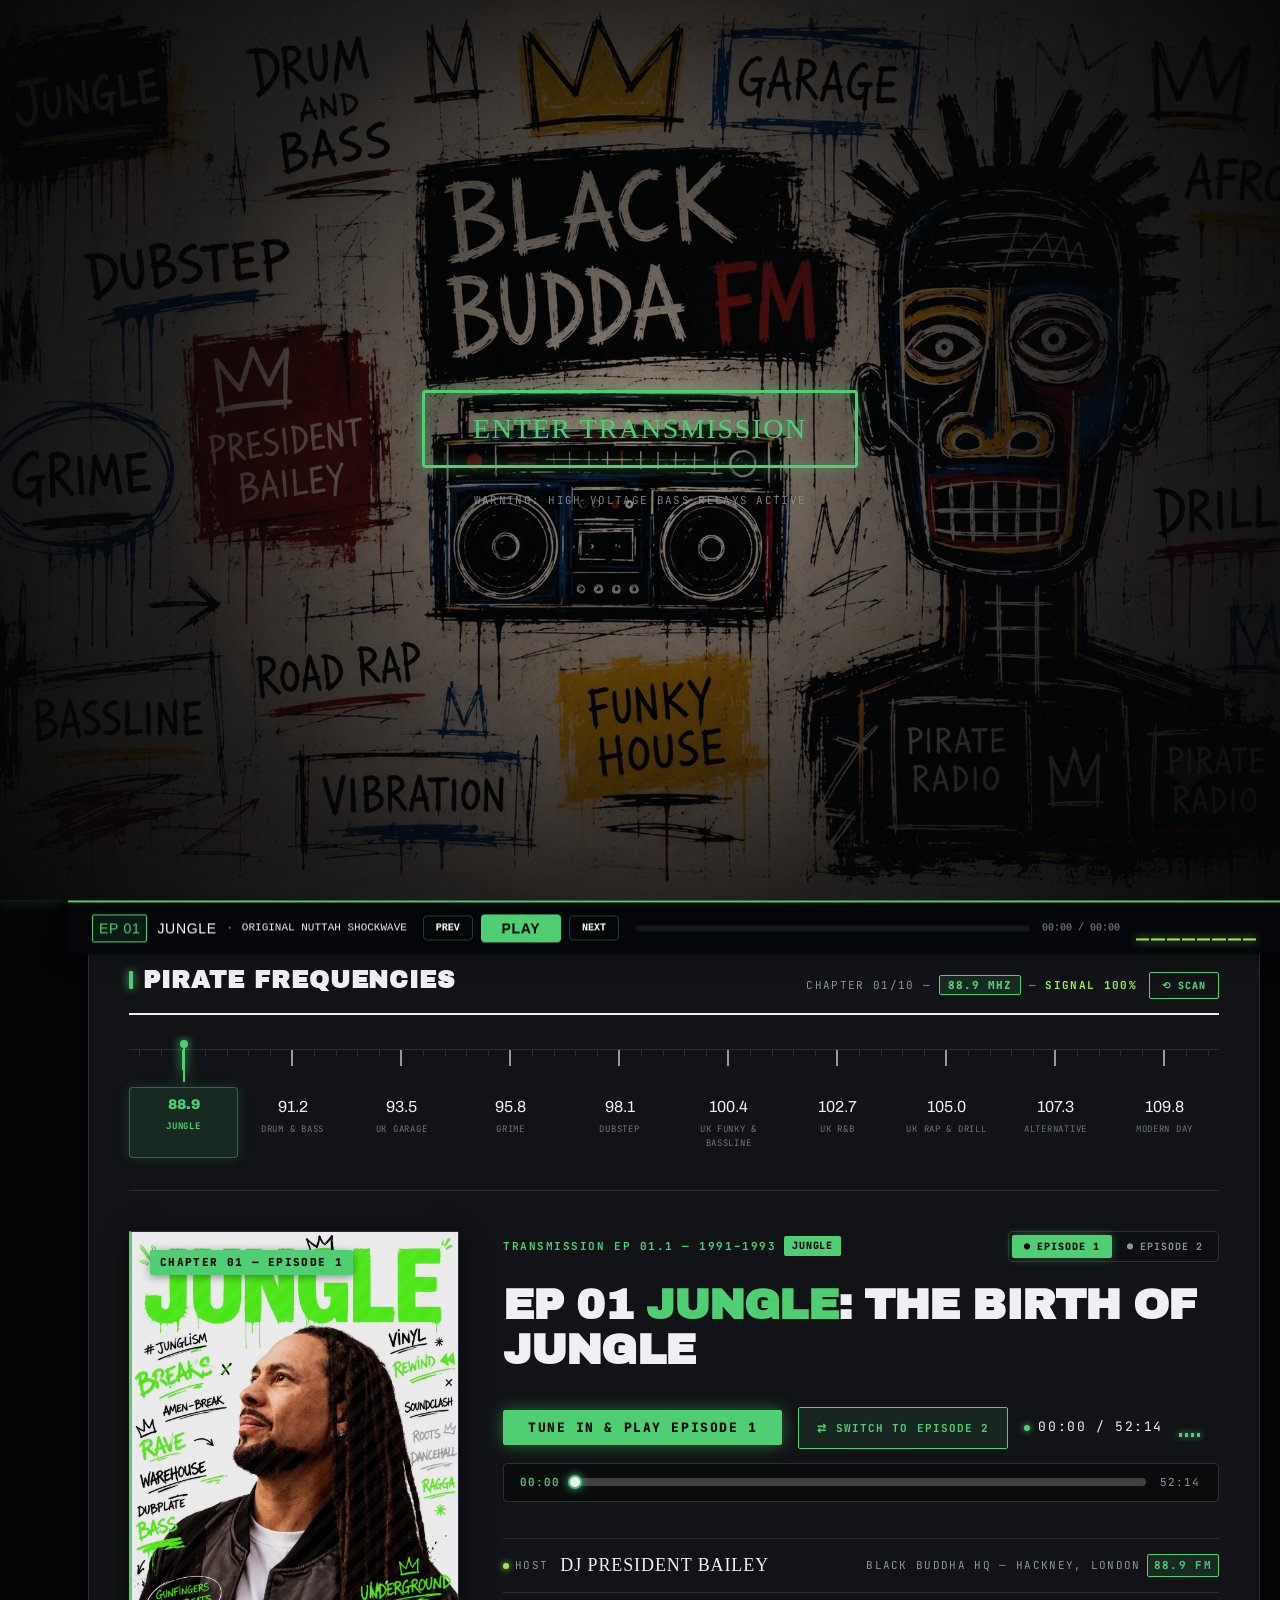
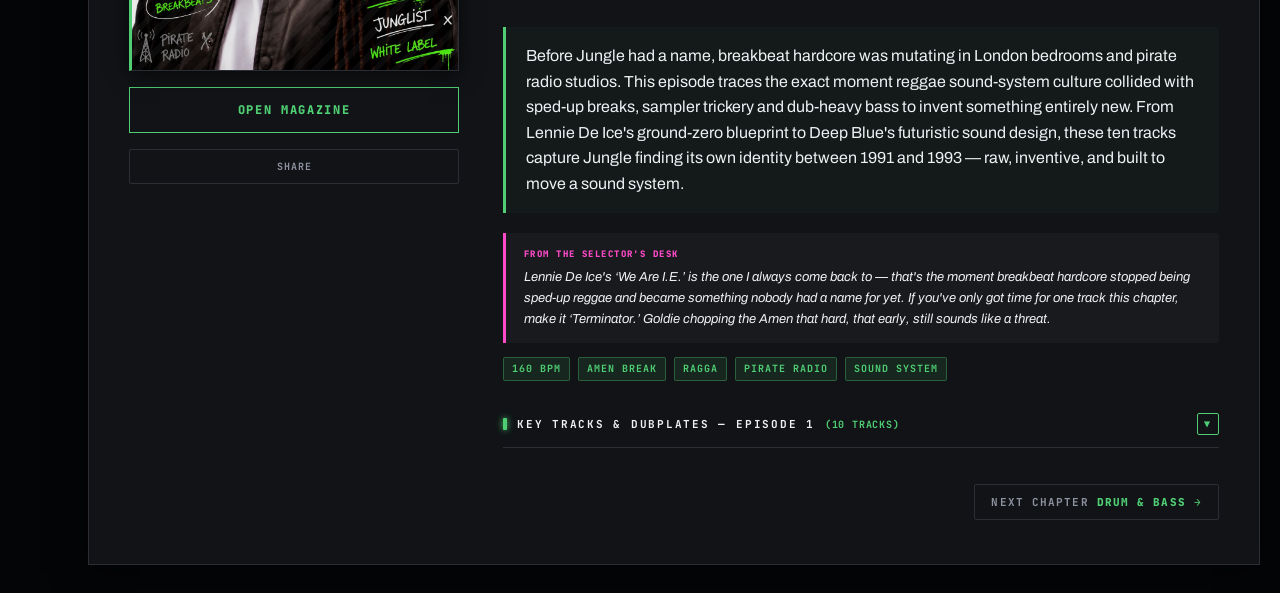
==== commit 7cde9089: "Integrate Tactical Sonar Radar & BMV V4 transit side-rail into main layout and add lab test harnesse" ====
--- a/index.html
+++ b/index.html
@@ -77,7 +77,7 @@
   <div id="splash-screen" class="splash-screen">
     <div class="splash-overlay"></div>
     <div class="splash-content">
-      <button class="splash-btn" onclick="enterStation();" aria-label="Enter Broadcast Transmission">
+      <button class="splash-btn" id="splash-enter-btn" aria-label="Enter Broadcast Transmission">
         <span class="btn-cap">ENTER TRANSMISSION</span>
       </button>
       <p class="splash-sub">WARNING: HIGH VOLTAGE BASS RELAYS ACTIVE</p>
@@ -113,29 +113,59 @@
         splash.remove();
       }, 800);
     }
+
+    document.getElementById('splash-enter-btn').addEventListener('click', enterStation);
   </script>
 
-  <!-- TICKER -->
-  <div class="ticker-bar">
-    <div class="logo-block">
-      <span class="logo-name">BLACK BUDDHA FM</span>
-      <span class="logo-sub">PIRATE BROADCASTING 24/7</span>
+    <!-- SIDE-RAIL: Tactical Sonar Radar & Vertical Transit Line -->
+  <aside class="side-rail sonar-side-rail" id="side-rail" aria-label="Tactical Sonar Radar Side Rail">
+    <!-- Option 01: Split-Tone Cassette Spine Block Logo -->
+    <div class="sonar-rail-header" onclick="selectStation(0)" title="Black Buddha FM — Home">
+      <div class="logo-split-badge sonar-rail-logo">
+        <span class="split-top">BB</span>
+        <span class="split-bot">FM</span>
+      </div>
+      <div class="sonar-rail-lamp" title="On air transmission"></div>
     </div>
-    <div class="on-air-lamp">ON AIR</div>
-    <div class="ticker-pill">
-      <span class="dot-gold"></span>
-      <span class="ticker-genre-text" id="ticker-genre">JUNGLE</span>
+
+    <!-- Oblong Tactical Radar Scope -->
+    <div class="sonar-radar-wrap">
+      <div class="sonar-radar-disc" id="sonar-radar-disc" title="Tactical Sonar Radar — Click beacons to tune">
+        <div class="sonar-ring r1"></div>
+        <div class="sonar-ring r2"></div>
+        <div class="sonar-ring r3"></div>
+        <div class="sonar-ring r4"></div>
+        <div class="sonar-cross-h"></div>
+        <div class="sonar-cross-v"></div>
+        <div class="sonar-radar-sweep"></div>
+        <!-- 10 Plotted Transmitter Beacons injected by JS -->
+        <div id="sonar-beacons-container"></div>
+      </div>
+
+      <!-- Original Idea: Vertical Transit Line (BMV V4) -->
+      <div class="v4-line-wrap" id="v4LineWrap" title="Vertical Transit Line — Click stop to tune">
+        <div class="v4-line"></div>
+        <div class="v4-line-fill" id="v4LineFill"></div>
+        <div class="v4-stops" id="v4Stops"></div>
+      </div>
+
+      <!-- Real-Time Telemetry & Coordinates -->
+      <div class="sonar-rail-telemetry">
+        <span class="sonar-rail-coord" id="sonar-coord-text">51.54°N / E8</span>
+        <span class="sonar-rail-freq" id="sonar-freq-text">88.9 MHZ</span>
+      </div>
     </div>
-    <div class="ticker-scroll">
-      <div class="ticker-inner" id="ticker">
-        <span>★</span> LIVE ON 88.9 FM (LDN) &nbsp; <span>★</span> BLACK BUDDHA FM &nbsp; <span>★</span> PIRATE RADIO &nbsp; <span>★</span> BASS CULTURE.
-      </div>
-    </div>
-
-    <div class="ticker-utility">
-      <button class="ticker-util-btn" id="theme-toggle-btn" onclick="toggleLightMode()" aria-pressed="false" title="Switch to light mode" aria-label="Switch to light mode">☾</button>
-    </div>
-  </div>
+
+    <!-- Theme Toggle Switch Button -->
+    <button class="ticker-util-btn sonar-rail-util-btn sonar-rail-toggle-btn" id="theme-toggle-btn" aria-pressed="false" title="Switch to light mode" aria-label="Toggle light and dark theme mode">
+      <span class="sonar-toggle-track">
+        <span class="sonar-toggle-thumb">
+          <span class="sonar-toggle-icon" id="sonar-toggle-icon">☾</span>
+        </span>
+      </span>
+      <span class="sonar-toggle-label" id="sonar-toggle-label">DARK</span>
+    </button>
+  </aside>
 
   <main>
         <!-- HERO SECTION -->
@@ -144,7 +174,7 @@
         <p class="hero-tagline">Preserving Black British Music Culture</p>
         <h1 class="hero-title">BLACK<br><em>BUDDHA</em><br>FM</h1>
         <p class="hero-desc">A living archive documenting the sounds, stories and movements that shaped Black British music culture.</p>
-        <a class="btn-primary" id="hero-play-btn" href="#console-card" onclick="scrollToTunerDeck(event);" style="width: fit-content; text-decoration: none; cursor: pointer;">
+        <a class="btn-primary" id="hero-play-btn" href="#console-card" style="width: fit-content; text-decoration: none; cursor: pointer;">
           <svg width="14" height="14" viewBox="0 0 24 24" fill="currentColor">
             <path d="M8 5v14l11-7z" />
           </svg>
@@ -159,7 +189,7 @@
          ════════════════════════════════════════════════════════════════════════ -->
     <div class="main-container">
       <div class="console-card" id="console-card">
-<section class="tuner-top">
+        <section class="tuner-top">
         <div class="tuner-top-header">
           <div class="tuner-title-block">
             <span class="tuner-accent-bar"></span>
@@ -169,12 +199,12 @@
             <div class="tuner-meta-right" id="tuner-meta-right">
               <span>CHAPTER <span id="meta-ep-num">01/10</span> — <span id="meta-freq" class="meta-freq-accent">88.9 MHZ</span> — <span class="meta-signal-badge">SIGNAL 100%</span></span>
             </div>
-            <button class="btn-scan" id="btn-scan" onclick="scanRandomChapter()" title="Scan to a random chapter">⟲ SCAN</button>
+            <button class="btn-scan" id="btn-scan" title="Scan to a random chapter">⟲ SCAN</button>
           </div>
         </div>
 
         <!-- Ruler Dial with Needle -->
-        <div class="dial-container" id="dial-container" onpointerdown="handleDialPointerDown(event)" onpointermove="handleDialPointerMove(event)" onpointerup="handleDialPointerUp(event)" onpointercancel="handleDialPointerUp(event)" onkeydown="handleDialKeydown(event)" role="slider" tabindex="0" aria-label="Tune to a genre frequency — drag freely or use arrow keys" aria-valuemin="1" aria-valuemax="10" aria-valuenow="1">
+        <div class="dial-container" id="dial-container" role="slider" tabindex="0" aria-label="Tune to a genre frequency — drag freely or use arrow keys" aria-valuemin="1" aria-valuemax="10" aria-valuenow="1">
           <div class="dial-ruler-line">
             <div class="dial-ticks" id="dial-ticks">
               <!-- Generated dynamically in JS -->
@@ -189,24 +219,23 @@
         </div>
 
         <div class="tuner-divider"></div>
-      </section>
-<section class="transmission-grid">
-        
+        </section>
+        <section class="transmission-grid">
         <!-- LEFT: MAGAZINE COVER PLATE -->
         <div class="mag-column">
           <div class="mag-cover-card" id="mag-cover-card">
             <div class="mag-stripes-bg"></div>
-            <img src="images/Jungle Magazine.webp" alt="Jungle chapter magazine cover — Chapter 01, Episode 1" class="mag-real-img" id="mag-real-img" width="900" height="1200" onerror="this.style.opacity='0'"/>
+            <img src="images/Jungle Magazine.webp" alt="Jungle chapter magazine cover — Chapter 01, Episode 1" class="mag-real-img" id="mag-real-img" width="900" height="1200"/>
             
             <div class="mag-issue-badge" id="mag-issue-badge">CHAPTER 01 — EPISODE 1</div>
             </div>
 
-          <button class="btn-open-mag" id="btn-open-mag" onclick="openActiveMagazine()">
+          <button class="btn-open-mag" id="btn-open-mag">
             OPEN MAGAZINE
           </button>
 
           <div class="mag-secondary-actions">
-            <button class="btn-secondary-action" id="btn-share-chapter" onclick="shareCurrentChapter()">SHARE</button>
+            <button class="btn-secondary-action" id="btn-share-chapter">SHARE</button>
           </div>
         </div>
 
@@ -220,26 +249,26 @@
 
             <!-- DUAL EPISODE PART SELECTOR BUTTONS -->
             <div class="episode-part-switcher" role="group" aria-label="Episode Switcher for current frequency">
-              <button class="part-btn active" id="btn-part-1" onclick="setEpisodePart(1)">
+              <button class="part-btn active" id="btn-part-1">
                 <span>●</span> EPISODE 1
               </button>
-              <button class="part-btn" id="btn-part-2" onclick="setEpisodePart(2)">
+              <button class="part-btn" id="btn-part-2">
                 <span>●</span> EPISODE 2
               </button>
             </div>
           </div>
 
-                    <h2 class="tx-title" id="tx-title">EP 01 <span class="title-genre-highlight" id="title-genre-highlight">JUNGLE</span>: THE BIRTH OF JUNGLE</h2>
-
-                    <!-- ACTIONS & PLAY DECK (MOVED ABOVE HOST ROW) -->
+          <h2 class="tx-title" id="tx-title">EP 01 <span class="title-genre-highlight" id="title-genre-highlight">JUNGLE</span>: THE BIRTH OF JUNGLE</h2>
+
+          <!-- Play deck actions -->
           <div class="tx-actions-row">
             <div class="player-controls-line">
-              <button class="btn-tune-play" id="btn-tune-play" onclick="togglePlayActiveTrack()">
+              <button class="btn-tune-play" id="btn-tune-play">
                 <span id="play-text">TUNE IN & PLAY EPISODE 1</span>
               </button>
 
               <!-- Switch Episode Toggle Button -->
-              <button class="btn-switch-episode" id="btn-switch-episode" onclick="toggleCurrentPart()" title="Switch to Episode 2 on this frequency">
+              <button class="btn-switch-episode" id="btn-switch-episode" title="Switch to Episode 2 on this frequency">
                 <span id="switch-btn-icon">⇄</span>
                 <span id="switch-btn-text">SWITCH TO EPISODE 2</span>
               </button>
@@ -260,7 +289,7 @@
             <!-- Interactive Player Scrubber Bar -->
             <div class="tx-scrubber-wrapper" id="tx-scrubber-wrapper">
               <span class="scrub-time-current" id="scrub-time-current">00:00</span>
-              <div class="scrubber-track" id="scrubber-track" onclick="handleScrubberClick(event)">
+              <div class="scrubber-track" id="scrubber-track">
                 <div class="scrubber-buffered" id="scrubber-buffered" style="width: 100%;"></div>
                 <div class="scrubber-progress" id="scrubber-progress" style="width: 0%;">
                   <div class="scrubber-thumb" id="scrubber-thumb"></div>
@@ -283,7 +312,7 @@
             </div>
           </div>
 
-                    <!-- VELVET ROOM UNDERGROUND SPOTLIGHT ESSAY BOX -->
+          <!-- Chapter editorial description -->
           <div class="tx-desc-wrapper" id="tx-desc-wrapper">
             <p id="tx-desc-box">Before Jungle had a name, breakbeat hardcore was mutating in London bedrooms and pirate radio studios. This episode traces the exact moment reggae sound-system culture collided with sped-up breaks, sampler trickery and dub-heavy bass to invent something entirely new. From Lennie De Ice's ground-zero blueprint to Deep Blue's futuristic sound design, these ten tracks capture Jungle finding its own identity between 1991 and 1993 — raw, inventive, and built to move a sound system.</p>
           </div>
@@ -305,7 +334,7 @@
 
           <!-- KEY TRACKS & DUBPLATES DROPDOWN BUTTON -->
           <div class="tracks-section">
-            <button class="tracks-dropdown-toggle" id="tracks-dropdown-toggle" aria-expanded="false" onclick="toggleTracksDropdown()" aria-label="Toggle Key Tracks and Dubplates list">
+            <button class="tracks-dropdown-toggle" id="tracks-dropdown-toggle" aria-expanded="false" aria-label="Toggle Key Tracks and Dubplates list">
               <div class="toggle-left">
                 <span class="tracks-tag-pill"></span>
                 <span id="tracks-heading-text">KEY TRACKS & DUBPLATES — EPISODE 1</span>
@@ -316,90 +345,89 @@
 
             <!-- Collapsible Track List Container -->
             <div class="tracks-collapsible-wrapper collapsed" id="tracks-collapsible-wrapper">
-                            <div class="tracks-list-container" id="tracks-list-container">
-                <div class="track-row-item">
+              <ul class="tracks-list-container" id="tracks-list-container">
+                <li class="track-row-item">
                   <div class="track-left-meta">
                     <span class="track-row-num">01</span>
                     <span class="track-row-title">Lennie De Ice — We Are I.E. (1991)</span>
                   </div>
                   <span class="track-chip-badge">REEL 2 REEL</span>
-                </div>
-                <div class="track-row-item">
+                </li>
+                <li class="track-row-item">
                   <div class="track-left-meta">
                     <span class="track-row-num">02</span>
                     <span class="track-row-title">A Guy Called Gerald — 28 Gun Bad Boy (1992)</span>
                   </div>
                   <span class="track-chip-badge">JUICE BOX</span>
-                </div>
-                <div class="track-row-item">
+                </li>
+                <li class="track-row-item">
                   <div class="track-left-meta">
                     <span class="track-row-num">03</span>
                     <span class="track-row-title">SL2 — On a Ragga Tip (1992)</span>
                   </div>
                   <span class="track-chip-badge">XL RECORDINGS</span>
-                </div>
-                <div class="track-row-item">
+                </li>
+                <li class="track-row-item">
                   <div class="track-left-meta">
                     <span class="track-row-num">04</span>
                     <span class="track-row-title">Rufige Kru (Goldie) — Terminator (1992)</span>
                   </div>
                   <span class="track-chip-badge">REINFORCED</span>
-                </div>
-                <div class="track-row-item">
+                </li>
+                <li class="track-row-item">
                   <div class="track-left-meta">
                     <span class="track-row-num">05</span>
                     <span class="track-row-title">LTJ Bukem — Demon's Theme (1992)</span>
                   </div>
                   <span class="track-chip-badge">GOOD LOOKING</span>
-                </div>
-                <div class="track-row-item">
+                </li>
+                <li class="track-row-item">
                   <div class="track-left-meta">
                     <span class="track-row-num">06</span>
                     <span class="track-row-title">Origin Unknown — Valley of the Shadows (1993)</span>
                   </div>
                   <span class="track-chip-badge">RAM RECORDS</span>
-                </div>
-                <div class="track-row-item">
+                </li>
+                <li class="track-row-item">
                   <div class="track-left-meta">
                     <span class="track-row-num">07</span>
                     <span class="track-row-title">Hyper-On Experience (Foul Play Remix) — Lord of the Null Lines (1993)</span>
                   </div>
                   <span class="track-chip-badge">MOVING SHADOW</span>
-                </div>
-                <div class="track-row-item">
+                </li>
+                <li class="track-row-item">
                   <div class="track-left-meta">
                     <span class="track-row-num">08</span>
                     <span class="track-row-title">Omni Trio (Foul Play Remix) — Renegade Snares (1993)</span>
                   </div>
                   <span class="track-chip-badge">MOVING SHADOW</span>
-                </div>
-                <div class="track-row-item">
+                </li>
+                <li class="track-row-item">
                   <div class="track-left-meta">
                     <span class="track-row-num">09</span>
                     <span class="track-row-title">Krome & Time — The Slammer (1993)</span>
                   </div>
                   <span class="track-chip-badge">SUBURBAN BASE</span>
-                </div>
-                <div class="track-row-item">
+                </li>
+                <li class="track-row-item">
                   <div class="track-left-meta">
                     <span class="track-row-num">10</span>
                     <span class="track-row-title">Deep Blue — The Helicopter Tune (1993)</span>
                   </div>
                   <span class="track-chip-badge">MOVING SHADOW</span>
-                </div>
-              </div>
+                </li>
+              </ul>
             </div>
           </div>
 
           <div class="next-chapter-row" id="next-chapter-row">
-            <button class="btn-next-chapter" id="btn-next-chapter" onclick="goToNextChapter()">
+            <button class="btn-next-chapter" id="btn-next-chapter">
               <span>NEXT CHAPTER</span>
               <span id="next-chapter-label" class="next-chapter-label">DRUM &amp; BASS →</span>
             </button>
           </div>
-
-          </div>
-      </section>
+        </div>
+        </section>
       </div>
     </div>
 
@@ -428,2157 +456,47 @@
   </div>
 
   <script src="magazine.js" defer></script>
-  
-
-  <script>
-
-    const STATIONS = [
-  {
-    "epNum": "01",
-    "genre": "JUNGLE",
-    "freq": 88.9,
-    "location": "Hackney, London",
-    "cardImg": "images/Jungle Magazine.webp",
-    "hostName": "DJ PRESIDENT BAILEY",
-    "ep1": {
-      "title": "The Birth of Jungle",
-      "selectorNote": "Lennie De Ice's ‘We Are I.E.’ is the one I always come back to — that's the moment breakbeat hardcore stopped being sped-up reggae and became something nobody had a name for yet. If you've only got time for one track this chapter, make it ‘Terminator.’ Goldie chopping the Amen that hard, that early, still sounds like a threat.",
-      "subtitle": "THE BIRTH OF JUNGLE \u00b7 BREAKBEAT HARDCORE & RAGGA ROOTS",
-      "era": "1991\u20131993",
-      "desc": "Before Jungle had a name, breakbeat hardcore was mutating in London bedrooms and pirate radio studios. This episode traces the exact moment reggae sound-system culture collided with sped-up breaks, sampler trickery and dub-heavy bass to invent something entirely new. From Lennie De Ice's ground-zero blueprint to Deep Blue's futuristic sound design, these ten tracks capture Jungle finding its own identity between 1991 and 1993 \u2014 raw, inventive, and built to move a sound system.",
-      "chips": [
-        "160 BPM",
-        "AMEN BREAK",
-        "RAGGA",
-        "PIRATE RADIO",
-        "SOUND SYSTEM"
-      ],
-      "duration": "52:14",
-      "audio": "audio/episode-01-1.mp3",
-      "tracks": [
-        {
-          "title": "Lennie De Ice \u2014 We Are I.E. (1991)",
-          "tag": "REEL 2 REEL"
-        },
-        {
-          "title": "A Guy Called Gerald \u2014 28 Gun Bad Boy (1992)",
-          "tag": "JUICE BOX"
-        },
-        {
-          "title": "SL2 \u2014 On a Ragga Tip (1992)",
-          "tag": "XL RECORDINGS"
-        },
-        {
-          "title": "Rufige Kru (Goldie) \u2014 Terminator (1992)",
-          "tag": "REINFORCED"
-        },
-        {
-          "title": "LTJ Bukem \u2014 Demon's Theme (1992)",
-          "tag": "GOOD LOOKING"
-        },
-        {
-          "title": "Origin Unknown \u2014 Valley of the Shadows (1993)",
-          "tag": "RAM RECORDS"
-        },
-        {
-          "title": "Hyper-On Experience (Foul Play Remix) \u2014 Lord of the Null Lines (1993)",
-          "tag": "MOVING SHADOW"
-        },
-        {
-          "title": "Omni Trio (Foul Play Remix) \u2014 Renegade Snares (1993)",
-          "tag": "MOVING SHADOW"
-        },
-        {
-          "title": "Krome & Time \u2014 The Slammer (1993)",
-          "tag": "SUBURBAN BASE"
-        },
-        {
-          "title": "Deep Blue \u2014 The Helicopter Tune (1993)",
-          "tag": "MOVING SHADOW"
-        }
-      ]
-    },
-    "ep2": {
-      "title": "Jungle Takes Over",
-      "subtitle": "JUNGLE TAKES OVER \u00b7 THE RAGGA POP EXPLOSION & DRUM REVISION",
-      "era": "1994\u20131995",
-      "desc": "By 1994, Jungle had broken out of the underground and onto national radio and the UK charts. This episode follows that explosion \u2014 General Levy's ragga vocals going mainstream, Goldie's cinematic ambition on \u201cInner City Life\u201d, and Remarc's razor-edited Amen breaks pushing technical limits. Ten tracks trace how a pirate-radio sound became impossible to ignore, before quietly transforming into something new: the tighter, deeper, more technical style that would soon be renamed Drum & Bass.",
-      "chips": [
-        "165 BPM",
-        "AMEN BREAKS",
-        "RAGGA CHANTS",
-        "UK CHARTS",
-        "PIRATE RELAY"
-      ],
-      "duration": "46:20",
-      "audio": "audio/episode-01-2.mp3",
-      "tracks": [
-        {
-          "title": "M-Beat feat. General Levy \u2014 Incredible (1994)",
-          "tag": "RENK RECORDS"
-        },
-        {
-          "title": "Shy FX & UK Apachi \u2014 Original Nuttah (1994)",
-          "tag": "SOUR"
-        },
-        {
-          "title": "Conquering Lion (Rebel MC) \u2014 Code Red (1994)",
-          "tag": "MANGO"
-        },
-        {
-          "title": "Leviticus \u2014 Burial (1994)",
-          "tag": "PHILLY BLUNT"
-        },
-        {
-          "title": "Tom & Jerry (4hero) \u2014 Maximum Style (1994)",
-          "tag": "TOM & JERRY"
-        },
-        {
-          "title": "Krome & Time \u2014 The License (1994)",
-          "tag": "TEARIN VINYL"
-        },
-        {
-          "title": "Goldie feat. Diane Charlemagne \u2014 Inner City Life (1994)",
-          "tag": "FFRR / METALHEADZ"
-        },
-        {
-          "title": "Remarc \u2014 R.I.P. (1995)",
-          "tag": "SUBURBAN BASE"
-        },
-        {
-          "title": "Sound of the Future (DJ SS) \u2014 The Lighter (1995)",
-          "tag": "FORMATION"
-        },
-        {
-          "title": "DJ Zinc \u2014 Super Sharp Shooter (1995)",
-          "tag": "GANJA RECORDS"
-        }
-      ]
-    }
-  },
-  {
-    "epNum": "02",
-    "genre": "DRUM & BASS",
-    "freq": 91.2,
-    "location": "Bristol",
-    "cardImg": "images/Drum n Bass Magazine.webp",
-    "hostName": "DJ PRESIDENT BAILEY",
-    "ep1": {
-      "title": "The Rise of Drum & Bass",
-      "selectorNote": "This is the chapter where the sound stopped shouting and started thinking. Alex Reece's ‘Pulp Fiction’ is jazz with the safety catch off — put it next to Bad Company's ‘The Nine’ and you can hear the whole genre arguing with itself about how cold it's allowed to get.",
-      "subtitle": "THE RISE OF DRUM & BASS \u00b7 TECHSTEP, MERCURY PRIZE & PRECISION",
-      "era": "1995\u20132009",
-      "desc": "Jungle's chaos gave way to precision. This episode follows Drum & Bass from 1995 to 2009 \u2014 Alex Reece stripping the breaks back to something cold and hypnotic, Roni Size and Reprazent winning the Mercury Prize with live instrumentation, and Bad Company's techstep pushing the sound darker and more machine-like. By the 2000s the genre was reaching arenas with Pendulum and the UK charts with Chase & Status \u2014 ten records tracing bass music's journey from rave to global stage.",
-      "chips": [
-        "174 BPM",
-        "BREAKBEAT",
-        "SUB-BASS",
-        "LIQUID FUNK",
-        "TECHSTEP"
-      ],
-      "duration": "59:08",
-      "audio": "audio/episode-02-1.mp3",
-      "tracks": [
-        {
-          "title": "Alex Reece \u2014 Pulp Fiction (1995)",
-          "tag": "METALHEADZ"
-        },
-        {
-          "title": "Adam F \u2014 Circles (1995)",
-          "tag": "SECTION 5"
-        },
-        {
-          "title": "Roni Size / Reprazent \u2014 Brown Paper Bag (1997)",
-          "tag": "TALKIN LOUD"
-        },
-        {
-          "title": "Bad Company UK \u2014 The Nine (1998)",
-          "tag": "BC RECORDINGS"
-        },
-        {
-          "title": "Andy C & Shimon \u2014 Body Rock (2001)",
-          "tag": "RAM RECORDS"
-        },
-        {
-          "title": "DJ Marky & XRS feat. Stamina MC \u2014 LK (Carolina Carol Bela) (2002)",
-          "tag": "V RECORDINGS"
-        },
-        {
-          "title": "Pendulum feat. $pyda & Tenor Fly \u2014 Tarantula (2005)",
-          "tag": "BREAKBEAT KAOS"
-        },
-        {
-          "title": "Chase & Status feat. Capleton \u2014 Duppy Man (2005)",
-          "tag": "BREAKBEAT KAOS"
-        },
-        {
-          "title": "High Contrast \u2014 Kiss Kiss Bang Bang (2007)",
-          "tag": "HOSPITAL RECORDS"
-        },
-        {
-          "title": "Chase & Status feat. Plan B \u2014 End Credits (2009)",
-          "tag": "MTA / RAM"
-        }
-      ]
-    },
-    "ep2": {
-      "title": "Drum & Bass Goes Global",
-      "subtitle": "DRUM & BASS GOES GLOBAL \u00b7 FESTIVAL ANTHEMS & LIQUID REVIVALS",
-      "era": "2010\u2013Present",
-      "desc": "Drum & Bass enters its global era. From festival-ready anthems and dubstep crossovers to soulful liquid revivals and Brazilian-flavoured melody, this episode tracks how the genre spread far beyond its London and Bristol roots after 2010. Expect commercial pop crossovers from Rudimental and Wilkinson alongside uncompromising neurofunk, minimal deep cuts and MC-led jump-up energy \u2014 eleven tracks that prove Drum & Bass never stopped evolving, even as it absorbed new sounds, scenes and audiences worldwide.",
-      "chips": [
-        "175 BPM",
-        "NEUROFUNK",
-        "JUMP-UP",
-        "ROLLING BASSLINE",
-        "RAVE"
-      ],
-      "duration": "40:15",
-      "audio": "audio/episode-02-2.mp3",
-      "tracks": [
-        {
-          "title": "Sub Focus \u2014 Rock It (2009)",
-          "tag": "RAM RECORDS"
-        },
-        {
-          "title": "Skream \u2014 Where You Should Be (2010)",
-          "tag": "TEMPA"
-        },
-        {
-          "title": "Totally Enormous Extinct Dinosaurs (Calibre Remix) \u2014 Garden (2011)",
-          "tag": "POLYDOR"
-        },
-        {
-          "title": "Rudimental feat. John Newman \u2014 Feel the Love (2012)",
-          "tag": "BLACK BUTTER"
-        },
-        {
-          "title": "Wilkinson \u2014 Afterglow (2013)",
-          "tag": "RAM RECORDS"
-        },
-        {
-          "title": "Nu:Logic \u2014 Morning Light (c. 2014)",
-          "tag": "HOSPITAL RECORDS"
-        },
-        {
-          "title": "Noisia & The Upbeats \u2014 Dead Limit (2013)",
-          "tag": "VISION RECORDINGS"
-        },
-        {
-          "title": "High Contrast \u2014 If We Ever (Unglued Remix) (c. 2016)",
-          "tag": "HOSPITAL RECORDS"
-        },
-        {
-          "title": "Netsky, Daddy Waku & Chantal Kashala \u2014 Everybody Loves The Sunshine (2018)",
-          "tag": "HOSPITAL RECORDS"
-        },
-        {
-          "title": "Klinical \u2014 Around Me VIP (c. 2020)",
-          "tag": "LIFESTYLE MUSIC"
-        },
-        {
-          "title": "P Money x Whiney \u2014 Buss The Red (c. 2021)",
-          "tag": "HOSPITAL RECORDS"
-        }
-      ]
-    }
-  },
-  {
-    "epNum": "03",
-    "genre": "UK GARAGE",
-    "freq": 93.5,
-    "location": "Romford, Essex",
-    "cardImg": "images/Garage Magazine.webp",
-    "hostName": "DJ PRESIDENT BAILEY",
-    "ep1": {
-      "title": "The Golden Era of 4x4, 2-Step & Vocal Soul",
-      "selectorNote": "I've played ‘Re-Rewind’ more times than any other record in this archive and it still gets the same reaction every time. This is the sound of a Friday night when the champagne bars actually felt like somewhere you'd earned your way into.",
-      "subtitle": "THE GOLDEN ERA \u00b7 4X4, 2-STEP & VOCAL SOUL",
-      "era": "1995\u20132000",
-      "desc": "UK Garage's golden years, when American house and garage rhythms were reshaped into something distinctly British. This episode traces the shift from four-to-the-floor anthems into skippy, soulful 2-step, as vocal-led records by Craig David, MJ Cole and Shanks & Bigfoot carried the sound from underground raves into the charts. Champagne bars, garage nights and rewind culture defined the era \u2014 twelve tracks capturing UK Garage at its smoothest and most celebratory, just before the sound turned darker.",
-      "chips": [
-        "130 BPM",
-        "2-STEP",
-        "4X4",
-        "SPEED GARAGE",
-        "CHAMPAGNE RAVE"
-      ],
-      "duration": "42:17",
-      "audio": "audio/episode-03-1.mp3",
-      "tracks": [
-        {
-          "title": "Nightcrawlers (MK Dub Revisited Edit) \u2014 Push The Feeling On (1995)",
-          "tag": "FFRR"
-        },
-        {
-          "title": "Roy Davis Jr. (Live Garage Mix) \u2014 Gabriel (1996)",
-          "tag": "LARGE RECORDS"
-        },
-        {
-          "title": "Tina Moore (Kelly G Bump-N-Go Dub Edit) \u2014 Never Gonna Let You Go (1997)",
-          "tag": "DELIRIOUS"
-        },
-        {
-          "title": "Double 99 \u2014 RipGroove (1997)",
-          "tag": "SATELLITE"
-        },
-        {
-          "title": "Dem 2 \u2014 Destiny (Sleepless) (1998)",
-          "tag": "143 RECORDS"
-        },
-        {
-          "title": "MJ Cole \u2014 Sincere (1998)",
-          "tag": "TALKIN LOUD"
-        },
-        {
-          "title": "Artful Dodger feat. Romina Johnson \u2014 Moving Too Fast (1999)",
-          "tag": "LOCKED ON"
-        },
-        {
-          "title": "Craig David & Artful Dodger \u2014 Re-Rewind (1999)",
-          "tag": "RELENTLESS"
-        },
-        {
-          "title": "Shanks & Bigfoot \u2014 Sweet Like Chocolate (1999)",
-          "tag": "PEPPER RECORDS"
-        },
-        {
-          "title": "Monsta Boy \u2014 Sorry (I Didn't Know) (2000)",
-          "tag": "LOCKED ON"
-        },
-        {
-          "title": "Sweet Female Attitude (Sunship Edit) \u2014 Flowers (2000)",
-          "tag": "MILKK"
-        },
-        {
-          "title": "Wookie feat. Lain \u2014 Battle (2000)",
-          "tag": "S2S"
-        }
-      ]
-    },
-    "ep2": {
-      "title": "Dark Garage, MC Culture & The UKG Revival",
-      "subtitle": "DARK GARAGE, MC CULTURE & THE UKG REVIVAL",
-      "era": "1999\u20132023",
-      "desc": "As the champagne era faded, MC crews took over the microphone and the mood turned darker. This episode follows Garage's harder, bass-heavy turn \u2014 So Solid Crew's chart-storming \u201c21 Seconds\u201d, Oxide & Neutrino's genre-splitting \u201cBound 4 Da Reload\u201d, and The Streets' street-poet debut \u2014 before the scene fragmented into Grime and UK Rap. It closes decades later with a new generation, AJ Tracey, PinkPantheress and Sammy Virji, reviving UK Garage's rhythms and rewind culture for a fresh audience.",
-      "chips": [
-        "134 BPM",
-        "DARK GARAGE",
-        "SO SOLID",
-        "MC CULTURE",
-        "UKG REVIVAL"
-      ],
-      "duration": "38:40",
-      "audio": "audio/episode-03-2.mp3",
-      "tracks": [
-        {
-          "title": "DJ Luck & MC Neat \u2014 A Little Bit of Luck (1999)",
-          "tag": "RED ROSE"
-        },
-        {
-          "title": "Sia (Wookie Remix) \u2014 Little Man (2000)",
-          "tag": "LONG LOST BROTHER"
-        },
-        {
-          "title": "Zed Bias \u2014 Neighbourhood (2000)",
-          "tag": "LOCKED ON"
-        },
-        {
-          "title": "Oxide & Neutrino \u2014 Bound 4 Da Reload (Casualty) (2000)",
-          "tag": "EAST WEST"
-        },
-        {
-          "title": "Genius Cru \u2014 Boom Selection (2001)",
-          "tag": "KRONIK"
-        },
-        {
-          "title": "So Solid Crew \u2014 Oh No (That's the Word) (2001)",
-          "tag": "RELENTLESS"
-        },
-        {
-          "title": "Sticky feat. Ms. Dynamite \u2014 Booo! (2001)",
-          "tag": "SOCIAL CIRCLES"
-        },
-        {
-          "title": "So Solid Crew \u2014 21 Seconds (2001)",
-          "tag": "RELENTLESS"
-        },
-        {
-          "title": "The Streets \u2014 Has It Come To This? (2001)",
-          "tag": "679 RECORDINGS"
-        },
-        {
-          "title": "Daniel Bedingfield \u2014 Gotta Get Thru This (2001)",
-          "tag": "RELENTLESS"
-        },
-        {
-          "title": "AJ Tracey \u2014 Ladbroke Grove (Remix) (2019)",
-          "tag": "AJ TRACEY"
-        },
-        {
-          "title": "PinkPantheress \u2014 Stars (2021)",
-          "tag": "PARLOPHONE"
-        },
-        {
-          "title": "Sammy Virji feat. Flowdan \u2014 Shella Verse (2023)",
-          "tag": "VIRJI RECORDS"
-        }
-      ]
-    }
-  },
-  {
-    "epNum": "04",
-    "genre": "GRIME",
-    "freq": 95.8,
-    "location": "Bow, East London",
-    "cardImg": "images/Grime magazine.webp",
-    "hostName": "DJ PRESIDENT BAILEY",
-    "ep1": {
-      "title": "Early Grime & Eskibeat Lineup",
-      "selectorNote": "Wiley's ‘Wot Do U Call It?’ is the moment the genre named itself out loud. Everything on this list was made by teenagers with no budget and a MIDI keyboard, and it still sounds more dangerous than most things made with real money since.",
-      "subtitle": "EARLY GRIME & ESKIBEAT LINEUP \u00b7 BOW E3 TO RINSE FM",
-      "era": "2000\u20132007",
-      "desc": "Grime's blueprint years. Built from Eskibeat's icy synths and pirate radio energy, this episode follows the genre from Pay As U Go Cartel's early instrumentals through Wiley and Dizzee Rascal's genre-defining 2004 output, to the crew culture of Roll Deep, Ruff Sqwad and Jammer. Seventeen tracks of raw, DIY bars over stripped-back 140bpm beats capture the sound of East London teenagers inventing an entirely new British music genre from scratch, one pirate broadcast at a time.",
-      "chips": [
-        "140 BPM",
-        "ESKIBEAT",
-        "MC CLASH",
-        "PIRATE RADIO",
-        "SINOGRIME"
-      ],
-      "duration": "38:45",
-      "audio": "audio/episode-04-1.mp3",
-      "tracks": [
-        {
-          "title": "Pay As U Go Cartel \u2014 Know We (2000)",
-          "tag": "SOLID CITY"
-        },
-        {
-          "title": "More Fire Crew \u2014 Oi (2002)",
-          "tag": "GO BEAT"
-        },
-        {
-          "title": "Dizzee Rascal \u2014 I Luv U (2003)",
-          "tag": "XL RECORDINGS"
-        },
-        {
-          "title": "Wiley \u2014 Wot Do U Call It? (2004)",
-          "tag": "XL RECORDINGS"
-        },
-        {
-          "title": "Wiley feat. Roll Deep \u2014 Morgue (2004)",
-          "tag": "WHITE LABEL"
-        },
-        {
-          "title": "Lethal Bizzle \u2014 Pow! (Forward) (2004)",
-          "tag": "RELENTLESS"
-        },
-        {
-          "title": "Crazy Titch \u2014 Do Some Work (2004)",
-          "tag": "CRAZY TITCH"
-        },
-        {
-          "title": "SLK \u2014 North Weezy (2004)",
-          "tag": "STICKY PRODUCTIONS"
-        },
-        {
-          "title": "Kano \u2014 P's and Q's (2004)",
-          "tag": "679 RECORDINGS"
-        },
-        {
-          "title": "Dizzee Rascal \u2014 Face (2004)",
-          "tag": "DIRTEE STANK"
-        },
-        {
-          "title": "XTC \u2014 Functions on the Low (2004)",
-          "tag": "WHITE LABEL"
-        },
-        {
-          "title": "Roll Deep \u2014 When I'm 'Ere (2005)",
-          "tag": "RELENTLESS"
-        },
-        {
-          "title": "Ruff Sqwad feat. Wiley \u2014 Together (2005)",
-          "tag": "RUFF SQWAD"
-        },
-        {
-          "title": "Chip \u2014 Who Are You? (2005)",
-          "tag": "ALWAYZ RECORDINGS"
-        },
-        {
-          "title": "Jammer \u2014 Murkle Man (2006)",
-          "tag": "JAHMEKIEL"
-        },
-        {
-          "title": "JME \u2014 96 Bars of Revenge (2006)",
-          "tag": "BOY BETTER KNOW"
-        },
-        {
-          "title": "The Bug feat. Flowdan \u2014 Skeng (2007)",
-          "tag": "NINJA TUNE"
-        }
-      ]
-    },
-    "ep2": {
-      "title": "Mid-2000s & Modern Grime Era",
-      "subtitle": "MID-2000S & MODERN GRIME ERA \u00b7 BOY BETTER KNOW & RESURGENCE",
-      "era": "2007\u20132024",
-      "desc": "Grime matures and multiplies. This episode tracks the genre's second decade \u2014 Skepta and Wiley's continued dominance, Newham Generals and Tempa T's rave-ready anthems, Boy Better Know's rise, D Double E's technical mastery \u2014 through to the 2010s resurgence led by Stormzy, Dave and AJ Tracey. Across more than twenty tracks spanning almost two decades, hear how grime's DIY pirate-radio roots grew into a genre capable of headlining festivals and topping the UK charts.",
-      "chips": [
-        "140 BPM",
-        "BOY BETTER KNOW",
-        "DIY BEATS",
-        "SOUND CLASH",
-        "RESURGENCE"
-      ],
-      "duration": "35:10",
-      "audio": "audio/episode-04-2.mp3",
-      "tracks": [
-        {
-          "title": "Skepta \u2014 Shutdown (2014)",
-          "tag": "BOY BETTER KNOW"
-        },
-        {
-          "title": "Skepta feat. JME \u2014 That's Not Me (2014)",
-          "tag": "BOY BETTER KNOW"
-        },
-        {
-          "title": "Wiley \u2014 Bow E3 (2007)",
-          "tag": "BIG DADA"
-        },
-        {
-          "title": "Wretch 32 feat. Badness & Ghetto \u2014 Ina Di Ghetto (2007)",
-          "tag": "LEVELS"
-        },
-        {
-          "title": "President T \u2014 Space Ship Freestyle (2008)",
-          "tag": "STAR WORK"
-        },
-        {
-          "title": "Newham Generals \u2014 Hard (2008)",
-          "tag": "DIRTEE STANK"
-        },
-        {
-          "title": "Tempa T \u2014 Next Hype (2009)",
-          "tag": "TEMPA T"
-        },
-        {
-          "title": "Novelist \u2014 Wait Stop Wait (2014)",
-          "tag": "OIL GANG"
-        },
-        {
-          "title": "Boy Better Know \u2014 Too Many Man (2009)",
-          "tag": "BOY BETTER KNOW"
-        },
-        {
-          "title": "Class of Deja feat. D Double E & Ghetts \u2014 Class of Deja (2016)",
-          "tag": "DIRTEE STANK"
-        },
-        {
-          "title": "D Double E \u2014 Street Fighter Riddim (2010)",
-          "tag": "DIRTEE STANK"
-        },
-        {
-          "title": "Merky Ace \u2014 Taunt (2011)",
-          "tag": "NO HAT NO HOOD"
-        },
-        {
-          "title": "Meridian Dan feat. Big H & JME \u2014 German Whip (2013)",
-          "tag": "PMR"
-        },
-        {
-          "title": "Dave & AJ Tracey \u2014 Thiago Silva (2016)",
-          "tag": "SANTAN"
-        },
-        {
-          "title": "Terror Danjah \u2014 Cock Back (c. 2005)",
-          "tag": "AFTERSHOCK"
-        },
-        {
-          "title": "Stormzy \u2014 Shut Up (2015)",
-          "tag": "#MERKY"
-        },
-        {
-          "title": "Lady Leshurr \u2014 Queen's Speech (Ep. 4) (2016)",
-          "tag": "LADY LESHURR"
-        },
-        {
-          "title": "P Money \u2014 Originators (2013)",
-          "tag": "NON STOP MUSIC"
-        },
-        {
-          "title": "Chip \u2014 Grime Scene Saviours Reloaded (2017)",
-          "tag": "ALWAYZ RECORDINGS"
-        },
-        {
-          "title": "Flirta D \u2014 Warp Speed 2 (c. 2016)",
-          "tag": "SLT"
-        },
-        {
-          "title": "Bashy \u2014 Black Boys (2007)",
-          "tag": "RAGZ TO RICHEZ"
-        },
-        {
-          "title": "Kasst 8 \u2014 Subliminals (c. 2020)",
-          "tag": "KASST 8"
-        }
-      ]
-    }
-  },
-  {
-    "epNum": "05",
-    "genre": "DUBSTEP",
-    "freq": 98.1,
-    "location": "Croydon",
-    "cardImg": "images/Jungle Magazine.webp",
-    "hostName": "DJ PRESIDENT BAILEY",
-    "ep1": {
-      "title": "Underground Roots & UK Crossover",
-      "selectorNote": "DMZ nights were about the low end pressing on your chest before you'd even registered a melody. ‘Midnight Request Line’ barely has a tune — it's a room, not a song. That's the whole point of this era.",
-      "subtitle": "UNDERGROUND ROOTS & UK CROSSOVER \u00b7 DMZ, FWD>> & SUB-BASS",
-      "era": "2005\u20132010",
-      "desc": "Dubstep's underground foundations, forged in South London record shops and clubs like DMZ and FWD>>. This episode follows the genre from Skream's cavernous \u201cMidnight Request Line\u201d through Digital Mystikz's dub-heavy sub-bass experiments and Mala's meditative low end, to its first pop crossover moments with Katy B and La Roux. Ten tracks capture the sparse, bass-driven sound at its most minimal and hypnotic, before it crossed the Atlantic and changed shape entirely into something louder and brasher.",
-      "chips": [
-        "140 BPM",
-        "SUB-BASS",
-        "HALF-STEP",
-        "DMZ",
-        "FWD>>"
-      ],
-      "duration": "50:18",
-      "audio": "audio/episode-05-1.mp3",
-      "tracks": [
-        {
-          "title": "Skream \u2014 Midnight Request Line (2005)",
-          "tag": "TEMPA"
-        },
-        {
-          "title": "Digital Mystikz \u2014 AntiWar Dub (2006)",
-          "tag": "DMZ"
-        },
-        {
-          "title": "Coki \u2014 Haunted (2006)",
-          "tag": "DMZ"
-        },
-        {
-          "title": "Mala \u2014 Changes (2007)",
-          "tag": "DEEP MEDI"
-        },
-        {
-          "title": "Rusko \u2014 Cockney Thug (2007)",
-          "tag": "SUB SOLDIERS"
-        },
-        {
-          "title": "Benga & Coki \u2014 Night (2008)",
-          "tag": "TEMPA"
-        },
-        {
-          "title": "TC (Caspa Remix) \u2014 Where's My Money (2008)",
-          "tag": "D-STYLE"
-        },
-        {
-          "title": "La Roux (Skream's Let's Get Ravey Remix) \u2014 In For the Kill (2009)",
-          "tag": "POLYDOR"
-        },
-        {
-          "title": "Katy B \u2014 Katy On a Mission (2010)",
-          "tag": "RINSE"
-        },
-        {
-          "title": "Magnetic Man \u2014 I Need Air (2010)",
-          "tag": "COLUMBIA"
-        }
-      ]
-    },
-    "ep2": {
-      "title": "Brostep, US Explosion & Festival Dubstep",
-      "subtitle": "BROSTEP, US EXPLOSION & FESTIVAL DUBSTEP",
-      "era": "2010\u20132015",
-      "desc": "Dubstep goes global \u2014 and gets louder. This episode follows the genre's mutation into brostep and festival-scale EDM, as Skrillex, Flux Pavilion and Nero take the wobble bass from British basements to American main stages and mainstream radio. Eleven tracks trace the shift from underground sound-system pressure to arena-sized, distortion-heavy drops, ending with one of the biggest pop crossovers dubstep \u2014 by this point barely recognisable from its Croydon roots \u2014 ever produced.",
-      "chips": [
-        "140 BPM",
-        "WOBBLE BASS",
-        "BROSTEP",
-        "SOUND SYSTEM",
-        "EDM FESTIVAL"
-      ],
-      "duration": "32:45",
-      "audio": "audio/episode-05-2.mp3",
-      "tracks": [
-        {
-          "title": "Doctor P \u2014 Sweet Shop (2010)",
-          "tag": "CIRCUS RECORDS"
-        },
-        {
-          "title": "Flux Pavilion \u2014 I Can't Stop (2010)",
-          "tag": "CIRCUS RECORDS"
-        },
-        {
-          "title": "Skrillex \u2014 Scary Monsters and Nice Sprites (2010)",
-          "tag": "BIG BEAT"
-        },
-        {
-          "title": "Flux Pavilion \u2014 Bass Cannon (2011)",
-          "tag": "CIRCUS RECORDS"
-        },
-        {
-          "title": "Modestep \u2014 Sunlight (2011)",
-          "tag": "POLYDOR"
-        },
-        {
-          "title": "Skrillex feat. Sirah \u2014 Bangarang (2011)",
-          "tag": "OWSLA"
-        },
-        {
-          "title": "Nero (Skrillex & Nero Remix) \u2014 Promises (2011)",
-          "tag": "MTA RECORDS"
-        },
-        {
-          "title": "Flight Facilities (Adventure Club Remix) \u2014 Crave You (2011)",
-          "tag": "FUTURE CLASSIC"
-        },
-        {
-          "title": "Seven Lions feat. Fiora \u2014 Days to Come (2012)",
-          "tag": "OWSLA"
-        },
-        {
-          "title": "Knife Party \u2014 Bonfire (2012)",
-          "tag": "EARSTORM"
-        },
-        {
-          "title": "Skrillex & Diplo feat. Justin Bieber \u2014 Where Are \u00dc Now (2015)",
-          "tag": "ATLANTIC"
-        }
-      ]
-    }
-  },
-  {
-    "epNum": "06",
-    "genre": "UK FUNKY & BASSLINE",
-    "freq": 100.4,
-    "location": "Sheffield, Yorkshire",
-    "cardImg": "images/Baseline magazine.webp",
-    "hostName": "DJ PRESIDENT BAILEY",
-    "ep1": {
-      "title": "The Sheffield Niche Revolution",
-      "selectorNote": "People slept on this scene because it never travelled the way jungle and garage travelled out of London. TRC's ‘Oo Aa Ee’ deserves to be spoken about in the same breath as anything from that era down south.",
-      "subtitle": "THE SHEFFIELD NICHE REVOLUTION \u00b7 UP THE M1 & 4X4 BOUNCE",
-      "era": "2003\u20132007",
-      "desc": "Journey north up the M1 motorway to Sheffield, Leeds, and Birmingham, where northern youth took London's speed garage blueprint and supercharged it into an explosive club movement. Centered around iconic venues like Club Niche, Bassline paired euphoric, pitch-shifted female vocal hooks with bouncing, warped four-to-the-floor organ basslines. Despite heavy-handed venue crackdowns and moral panics, the genre fostered an electric, joyful subculture that dominated ringtones, pirate stations, and provincial dancefloors across Britain.",
-      "chips": [
-        "138 BPM",
-        "SHEFFIELD CLUB NICHE",
-        "WARPED 4X4 ORGAN",
-        "NORTHERN BOUNCE"
-      ],
-      "duration": "45:30",
-      "audio": "audio/episode-06-1.mp3",
-      "tracks": [
-        {
-          "title": "Agent X \u2014 Decoy (2003)",
-          "tag": "HEATSEEKER"
-        },
-        {
-          "title": "TRC \u2014 Oo Aa Ee (2005)",
-          "tag": "BASSLINE MOB"
-        },
-        {
-          "title": "DJ Q \u2014 The Original (2004)",
-          "tag": "WE BUILD HITS"
-        },
-        {
-          "title": "Booda ft. Richard O \u2014 Niche Anthem (2003)",
-          "tag": "NICHE"
-        },
-        {
-          "title": "Delinquent ft. Kcat \u2014 My Destiny (2006)",
-          "tag": "SPOOK"
-        },
-        {
-          "title": "TS7 \u2014 Bradford (2007)",
-          "tag": "TS7 PRODUCTIONS"
-        }
-      ]
-    },
-    "ep2": {
-      "title": "Ringtone Anthems & Chart Crashers",
-      "subtitle": "RINGTONE ANTHEMS & CHART CRASHERS \u00b7 BLUETOOTH PHONE CULTURE",
-      "era": "2007\u20132010",
-      "desc": "Between 2007 and 2009, Bassline achieved unprecedented commercial dominance as Sheffield and Midlands anthems crashed the national Top 10. T2 and Jodie's 'Heartbroken' and H 'Two' O's 'What's It Gonna Be' became universal youth anthems, blaring out of phone speakers, modified car stereos, and commercial radio stations. Though licensing battles and club closures forced the scene underground once more, its joyful 4x4 bounce left an indelible mark on British dance music.",
-      "chips": [
-        "140 BPM",
-        "TOP 10 RINGTONES",
-        "4X4 MIDLANDS BOUNCE",
-        "CHART DOMINANCE"
-      ],
-      "duration": "31:15",
-      "audio": "audio/episode-06-2.mp3",
-      "tracks": [
-        {
-          "title": "T2 ft. Jodie \u2014 Heartbroken (2007)",
-          "tag": "ALL AROUND THE WORLD"
-        },
-        {
-          "title": "H 'Two' O ft. Platnum \u2014 What's It Gonna Be (2008)",
-          "tag": "HARD2BEAT"
-        },
-        {
-          "title": "DJ Q ft. MC Bonez \u2014 You Wot! (2007)",
-          "tag": "MINISTRY OF SOUND"
-        },
-        {
-          "title": "Danny Bond \u2014 The Pipe (2008)",
-          "tag": "BOND PRODUCTIONS"
-        },
-        {
-          "title": "Wideboys \u2014 Sambuca (Bassline Mix) (2008)",
-          "tag": "AATW"
-        },
-        {
-          "title": "Crazy Cousinz \u2014 Bongo Jam (2008)",
-          "tag": "DEFECTED"
-        }
-      ]
-    }
-  },
-  {
-    "epNum": "07",
-    "genre": "UK R&B",
-    "freq": 102.7,
-    "location": "Peckham, South London",
-    "cardImg": "images/Funky house magazine.webp",
-    "hostName": "DJ PRESIDENT BAILEY",
-    "ep1": {
-      "title": "Soulful House Roots & The Vocal Boom",
-      "selectorNote": "Crazy Cousinz feat. Kyla's ‘Do You Mind’ is the sound of a summer a whole generation of London still measures other summers against. I make no apologies for how much space it takes up in this chapter.",
-      "subtitle": "SOULFUL HOUSE ROOTS & THE VOCAL BOOM \u00b7 TRIBAL PERCUSSION",
-      "era": "2006\u20132009",
-      "desc": "UK Funky's soulful, house-rooted beginnings. This episode follows the genre from its tribal house and soca-influenced foundations through the vocal-driven club anthems that defined 2008 and 2009 \u2014 Crazy Cousinz's \u201cDo You Mind\u201d, Donae'o's dancefloor-ready productions, and Skepta's brief detour into funky territory with Jay Sean. Eleven tracks capture a scene built on warm 4x4 rhythms, percussive hooks and infectious vocal lines, right at its most joyful, celebratory and danceable.",
-      "chips": [
-        "130 BPM",
-        "TRIBAL HOUSE",
-        "SOCA INFLUENCE",
-        "LOG DRUM",
-        "FUNKY HOUSE"
-      ],
-      "duration": "50:11",
-      "audio": "audio/episode-07-1.mp3",
-      "tracks": [
-        {
-          "title": "DJ Gregory \u2014 Don't Panic (2006)",
-          "tag": "DEFECTED"
-        },
-        {
-          "title": "Fish Go Deep & Tracey K (Dennis Ferrer Remix) \u2014 The Cure and the Cause (2006)",
-          "tag": "DEFECTED"
-        },
-        {
-          "title": "Enur feat. Natasja \u2014 Calabria 2007 (2007)",
-          "tag": "DATA RECORDS"
-        },
-        {
-          "title": "T2 feat. Jodie Aysha \u2014 Heartbroken (2007)",
-          "tag": "AATW"
-        },
-        {
-          "title": "Princess Nyah \u2014 Frontline (2008)",
-          "tag": "ILL BLU"
-        },
-        {
-          "title": "Attacca Pesante feat. Shea Soul \u2014 Make It Funky For Me (2009)",
-          "tag": "DEFECTED"
-        },
-        {
-          "title": "Crazy Cousinz feat. Kyla \u2014 Do You Mind (2009)",
-          "tag": "DEFECTED"
-        },
-        {
-          "title": "Egypt \u2014 In the Morning (2009)",
-          "tag": "RISKY ROADZ"
-        },
-        {
-          "title": "Dennis Ferrer \u2014 Hey Hey (2009)",
-          "tag": "OBJECTIVITY"
-        },
-        {
-          "title": "Skepta feat. Jay Sean \u2014 Lush (2009)",
-          "tag": "BOY BETTER KNOW"
-        },
-        {
-          "title": "Donae'o \u2014 Devil in a Blue Dress (2009)",
-          "tag": "ZEPHRON"
-        }
-      ]
-    },
-    "ep2": {
-      "title": "The Harder Edge, Percussive Instrumental & MC Anthems",
-      "subtitle": "THE HARDER EDGE \u00b7 PERCUSSIVE INSTRUMENTALS & MC ANTHEMS",
-      "era": "2008\u20132016",
-      "desc": "UK Funky's harder, more percussive side. This episode tracks the genre's instrumental and MC-driven anthems, from Hardhouse Banton's \u201cSirens\u201d to Roska's remix work and dance-craze records like \u201cMigraine Skank\u201d and \u201cHead, Shoulder, Kneez, and Toez\u201d. Twelve tracks follow the sound through its evolutions, remixes and revivals up to 2016, showing how UK Funky's log-drum rhythms and rolling bassline energy kept dancefloors moving long after its commercial chart peak had already passed.",
-      "chips": [
-        "130 BPM",
-        "LOG DRUM",
-        "DANCE CRAZE",
-        "PERCUSSION",
-        "MC HYPE"
-      ],
-      "duration": "34:50",
-      "audio": "audio/episode-07-2.mp3",
-      "tracks": [
-        {
-          "title": "Hardhouse Banton \u2014 Sirens (2008)",
-          "tag": "SPOOK"
-        },
-        {
-          "title": "DJ Naughty \u2014 QuickTime (2008)",
-          "tag": "ROSKA KICKS"
-        },
-        {
-          "title": "DJ Naughty (Roska Remix) \u2014 QuickTime (2009)",
-          "tag": "ROSKA KICKS"
-        },
-        {
-          "title": "Apple \u2014 De Sievert (2009)",
-          "tag": "DUBPLATE"
-        },
-        {
-          "title": "Perempay & Dee \u2014 Buss It (2009)",
-          "tag": "PEREMPAY"
-        },
-        {
-          "title": "K.I.G \u2014 Head, Shoulder, Kneez, and Toez (2008)",
-          "tag": "LEVELS"
-        },
-        {
-          "title": "Gracious K \u2014 Migraine Skank (2009)",
-          "tag": "SONY MUSIC"
-        },
-        {
-          "title": "Donae'O \u2014 African Warrior (2009)",
-          "tag": "ZEPHRON"
-        },
-        {
-          "title": "Funky Dee \u2014 Are You Gonna Bang Doe? (2010)",
-          "tag": "FUNKY DEE"
-        },
-        {
-          "title": "Roska \u2014 Abrupt (2009)",
-          "tag": "NIGHT SLUGS"
-        },
-        {
-          "title": "Champion \u2014 Lighter VIP (2011)",
-          "tag": "BUTTERZ"
-        },
-        {
-          "title": "Donae'O feat. Big Tobz & Blittz \u2014 My Circle (2016)",
-          "tag": "ZEPHRON"
-        }
-      ]
-    }
-  },
-  {
-    "epNum": "08",
-    "genre": "UK RAP & DRILL",
-    "freq": 105.0,
-    "location": "Brixton, South London",
-    "cardImg": "images/Road Rap magazine.webp",
-    "hostName": "DJ PRESIDENT BAILEY",
-    "ep1": {
-      "title": "UK Hip-Hop Roots, Road Rap & The Raw Drill Underground",
-      "selectorNote": "Giggs' ‘Talkin' the Hardest’ is the record I point to when people ask where drill's tone actually came from, years before anyone was calling it that. The lineage matters more than whatever label gets put on it later.",
-      "subtitle": "UK HIP-HOP ROOTS, ROAD RAP & THE RAW DRILL UNDERGROUND",
-      "era": "1990\u20132017",
-      "desc": "UK Drill's deeper roots. Before balaclavas and sliding hi-hats, there was UK Hip-Hop and Road Rap \u2014 London Posse, Roots Manuva and Giggs laying the groundwork for a distinctly British street-rap sound. This episode traces that lineage through Klashnekoff, Krept & Konan and J Hus, to Drill's raw underground arrival via Section Boyz, 67 and Harlem Spartans, showing how decades of UK rap history fed directly into one of Britain's most influential modern genres.",
-      "chips": [
-        "140 BPM",
-        "ROAD RAP",
-        "SLIDING HI-HATS",
-        "808 BASS",
-        "POSTCODE CULTURE"
-      ],
-      "duration": "48:12",
-      "audio": "audio/episode-08-1.mp3",
-      "tracks": [
-        {
-          "title": "London Posse \u2014 Money Mad (1990)",
-          "tag": "MANGO"
-        },
-        {
-          "title": "Roots Manuva \u2014 Witness (1 Hope) (2001)",
-          "tag": "BIG DADA"
-        },
-        {
-          "title": "Klashnekoff \u2014 Murda (2004)",
-          "tag": "KOLD STRIP"
-        },
-        {
-          "title": "Skinnyman \u2014 Council Estate of Mind (2004)",
-          "tag": "LOW LIFE"
-        },
-        {
-          "title": "P.D.C. \u2014 Camberwell / South London (2006)",
-          "tag": "PDC"
-        },
-        {
-          "title": "Giggs \u2014 Talkin' the Hardest (2007)",
-          "tag": "SN1"
-        },
-        {
-          "title": "K Koke \u2014 Are You Enuff (2010)",
-          "tag": "ROC NATION"
-        },
-        {
-          "title": "Wretch 32 feat. Josh Kumra \u2014 Don't Go (2011)",
-          "tag": "MINISTRY"
-        },
-        {
-          "title": "Sneakbo \u2014 Wavey (2012)",
-          "tag": "PLAY DIRTY"
-        },
-        {
-          "title": "Krept & Konan \u2014 Don't Waste My Time (2013)",
-          "tag": "PLAY DIRTY"
-        },
-        {
-          "title": "Yungen feat. Sneakbo \u2014 Ain't On Nuttin (2014)",
-          "tag": "PLAY DIRTY"
-        },
-        {
-          "title": "Section Boyz \u2014 Lock Arff (2015)",
-          "tag": "SECTION"
-        },
-        {
-          "title": "J Hus \u2014 Lean & Bop (2015)",
-          "tag": "BLACK BUTTER"
-        },
-        {
-          "title": "67 x Giggs \u2014 Let's Lurk (2016)",
-          "tag": "67 RECORDS"
-        },
-        {
-          "title": "Loski (Harlem Spartans) \u2014 Hazards (2016)",
-          "tag": "HARLEM"
-        },
-        {
-          "title": "MizOrMac (Harlem Spartans) \u2014 Kennington Where It Started (2017)",
-          "tag": "HARLEM"
-        }
-      ]
-    },
-    "ep2": {
-      "title": "The Golden Era of UK Drill & Modern UK Rap",
-      "subtitle": "THE GOLDEN ERA OF UK DRILL & MODERN UK RAP",
-      "era": "2016\u20132024",
-      "desc": "UK Drill goes mainstream. This episode follows the genre's rapid rise from 2016 to 2024 \u2014 Headie One and Unknown T's breakthrough hits, Dave and Fredo's chart-topping collaborations, Tion Wayne and Russ Millions' number-one remix \u2014 through to Central Cee and Little Simz's global crossover success. Sixteen tracks trace how a raw, hyper-local London sound became one of the most commercially dominant forces in modern UK and international rap music.",
-      "chips": [
-        "142 BPM",
-        "BALACLAVA AESTHETIC",
-        "SAMPLE DRILL",
-        "GRITTY STORYTELLING",
-        "CHART TOPPER"
-      ],
-      "duration": "33:20",
-      "audio": "audio/episode-08-2.mp3",
-      "tracks": [
-        {
-          "title": "Abra Cadabra \u2014 Robbery (Remix) (2016)",
-          "tag": "OVO SOUND"
-        },
-        {
-          "title": "Fredo \u2014 They Ain't 100 (2016)",
-          "tag": "PG RECORDS"
-        },
-        {
-          "title": "K-Trap x Mischief feat. Youngs Teflon \u2014 Trap Line Bling (2017)",
-          "tag": "K-TRAP"
-        },
-        {
-          "title": "Bugzy Malone \u2014 King of the North (2017)",
-          "tag": "ILL GOT RECORDS"
-        },
-        {
-          "title": "Headie One \u2014 Know Better (2018)",
-          "tag": "RELENTLESS"
-        },
-        {
-          "title": "Unknown T \u2014 Homerton B (2018)",
-          "tag": "ISLAND"
-        },
-        {
-          "title": "Dave feat. Fredo \u2014 Funky Friday (2018)",
-          "tag": "NEIGHBOURHOOD"
-        },
-        {
-          "title": "Zone 2 (PS x Trizzac x Narsty) \u2014 No Censor! (2019)",
-          "tag": "ZONE 2"
-        },
-        {
-          "title": "Russ Millions x Tion Wayne \u2014 Keisha & Becky (Remix) (2019)",
-          "tag": "VIRGIN EMI"
-        },
-        {
-          "title": "Dave \u2014 Streatham (2019)",
-          "tag": "NEIGHBOURHOOD"
-        },
-        {
-          "title": "Knucks \u2014 Home (2020)",
-          "tag": "NODAYSOFF"
-        },
-        {
-          "title": "Tion Wayne x Russ Millions \u2014 Body (Remix) (2021)",
-          "tag": "ATLANTIC"
-        },
-        {
-          "title": "Central Cee \u2014 DoJa (2022)",
-          "tag": "CC RECORDS"
-        },
-        {
-          "title": "Little Simz \u2014 Gorilla (2022)",
-          "tag": "FOREVER LIVING ORIGINALS"
-        },
-        {
-          "title": "Central Cee & Dave \u2014 Sprinter (2023)",
-          "tag": "NEIGHBOURHOOD"
-        },
-        {
-          "title": "Nemzzz \u2014 2AM (2024)",
-          "tag": "NEMZZZ"
-        }
-      ]
-    }
-  },
-  {
-    "epNum": "09",
-    "genre": "ALTERNATIVE",
-    "freq": 107.3,
-    "location": "London (West End)",
-    "cardImg": "images/Drill Magazine.webp",
-    "hostName": "DJ PRESIDENT BAILEY",
-    "ep1": {
-      "title": "Soul, Street-Soul & The Classic Golden Era",
-      "selectorNote": "Sade doesn't usually get filed next to jungle and grime, but she should. ‘Smooth Operator’ is proof that London's Black music scenes were always in conversation with each other — not separate rooms, one continuous lineage.",
-      "subtitle": "SOUL, STREET-SOUL & THE CLASSIC GOLDEN ERA",
-      "era": "1985\u20132005",
-      "desc": "UK R&B's classic golden era. This episode traces the genre from Sade and Loose Ends's smooth 1980s soul through Eternal and Beverley Knight's 90s vocal power, to Craig David and Mis-Teeq's turn-of-the-millennium chart dominance. Thirteen tracks capture British R&B finding its own voice \u2014 silky vocals, garage-adjacent production and confident songwriting that would go on to shape a whole generation of British pop and soul music.",
-      "chips": [
-        "SOUL",
-        "NEO-SOUL",
-        "VOCAL HARMONY",
-        "SMOOTH GROOVE",
-        "STREET-SOUL"
-      ],
-      "duration": "44:50",
-      "audio": "audio/episode-09-1.mp3",
-      "tracks": [
-        {
-          "title": "Loose Ends \u2014 Hangin' on a String (Contemplating) (1985)",
-          "tag": "VIRGIN"
-        },
-        {
-          "title": "Sade \u2014 Smooth Operator (1984)",
-          "tag": "EPIC"
-        },
-        {
-          "title": "Mica Paris \u2014 My One Temptation (1988)",
-          "tag": "4TH & B'WAY"
-        },
-        {
-          "title": "Soul II Soul \u2014 Keep On Movin' (1989)",
-          "tag": "10 RECORDS"
-        },
-        {
-          "title": "Eternal \u2014 Stay (1993)",
-          "tag": "EMI"
-        },
-        {
-          "title": "Beverley Knight \u2014 Flavour of the Old School (1995)",
-          "tag": "DOME RECORDS"
-        },
-        {
-          "title": "Mark Morrison \u2014 Return of the Mack (1996)",
-          "tag": "WEA"
-        },
-        {
-          "title": "Shola Ama \u2014 You Might Need Somebody (1997)",
-          "tag": "FREAKSTREET"
-        },
-        {
-          "title": "Craig David \u2014 7 Days (2000)",
-          "tag": "WILDSTAR"
-        },
-        {
-          "title": "Mis-Teeq \u2014 All I Want (2001)",
-          "tag": "TELSTAR"
-        },
-        {
-          "title": "Lemar \u2014 Dance (With U) (2003)",
-          "tag": "SONY MUSIC"
-        },
-        {
-          "title": "Amy Winehouse \u2014 Fuck Me Pumps (2003)",
-          "tag": "ISLAND"
-        },
-        {
-          "title": "Jay Sean \u2014 Eyes On You (2004)",
-          "tag": "RELENTLESS"
-        }
-      ]
-    },
-    "ep2": {
-      "title": "Neo-Soul, Alternative R&B & Global Superstars",
-      "subtitle": "NEO-SOUL, ALTERNATIVE R&B & GLOBAL SUPERSTARS",
-      "era": "2006\u20132024",
-      "desc": "UK R&B's modern, boundary-pushing generation. This episode follows the genre's shift into neo-soul and alternative territory \u2014 James Blake and Sampha's minimalist experimentation, Jorja Smith and Ella Mai's global breakthroughs, Cleo Sol's understated warmth and Odeal's smooth Afro-fusion, through to RAYE's genre-defying, chart-topping run. Thirteen tracks show how British R&B kept evolving decade after decade, blending soul, electronic production and pop into something distinctly its own.",
-      "chips": [
-        "NEO-SOUL",
-        "ALTERNATIVE R&B",
-        "SILKY PRODUCTION",
-        "CROSSOVER POP",
-        "GLOBAL"
-      ],
-      "duration": "30:40",
-      "audio": "audio/episode-09-2.mp3",
-      "tracks": [
-        {
-          "title": "Amy Winehouse \u2014 Tears Dry on Their Own (2006)",
-          "tag": "ISLAND"
-        },
-        {
-          "title": "Estelle feat. Kanye West \u2014 American Boy (2008)",
-          "tag": "ATLANTIC"
-        },
-        {
-          "title": "James Blake \u2014 Retrograde (2013)",
-          "tag": "POLYDOR"
-        },
-        {
-          "title": "Sampha \u2014 Blood On Me (2016)",
-          "tag": "YOUNG TURKS"
-        },
-        {
-          "title": "Nao \u2014 Bad Blood (2016)",
-          "tag": "RCA"
-        },
-        {
-          "title": "Jorja Smith \u2014 Blue Lights (2016)",
-          "tag": "FAMM"
-        },
-        {
-          "title": "Mahalia \u2014 Sober (2017)",
-          "tag": "ATLANTIC"
-        },
-        {
-          "title": "Ella Mai \u2014 Boo'd Up (2017)",
-          "tag": "INTERSCOPE"
-        },
-        {
-          "title": "Cleo Sol \u2014 When I'm in Your Arms (2020)",
-          "tag": "FOREVER LIVING ORIGINALS"
-        },
-        {
-          "title": "Odeal \u2014 More Life (2020)",
-          "tag": "OVMBR"
-        },
-        {
-          "title": "FLO \u2014 Cardboard Box (2022)",
-          "tag": "ISLAND"
-        },
-        {
-          "title": "RAYE feat. 070 Shake \u2014 Escapism. (2022)",
-          "tag": "HUMAN RE SOURCES"
-        },
-        {
-          "title": "RAYE \u2014 Worth It. (2023)",
-          "tag": "HUMAN RE SOURCES"
-        }
-      ]
-    }
-  },
-  {
-    "epNum": "10",
-    "genre": "MODERN DAY",
-    "freq": 109.8,
-    "location": "Stratford, East London",
-    "cardImg": "images/Afro swing Magazine.webp",
-    "hostName": "DJ PRESIDENT BAILEY",
-    "ep1": {
-      "title": "Transatlantic Royalty & Highlife Fusion",
-      "selectorNote": "J Hus's ‘Did You See’ still sounds like nothing else on this dial — that's the whole afroswing story in one track. East London speaking to Lagos and Kingston at the same time, fluently, like it was never a stretch.",
-      "subtitle": "TRANSATLANTIC ROYALTY \u00b7 JAE5 PRODUCTION & HIGHLIFE FUSION",
-      "era": "2016\u20132019",
-      "desc": "The vibrant culmination of second-generation immigrant identity in modern Britain. Afroswing united the deep heritage of Ghanaian highlife and Nigerian afrobeats with Jamaican dancehall, road rap slang, and London bass sensibilities. Led by pioneers across East and South London, this melodic, sun-drenched hybrid claimed prime-time radio, festival mainstages, and global streaming charts, asserting Black British cultural identity as an unshakeable transatlantic powerhouse that continues to shape modern global pop music.",
-      "chips": [
-        "105 BPM",
-        "EAST LONDON FUSION",
-        "MELODIC HIGHLIFE",
-        "JAE5 BEATS"
-      ],
-      "duration": "53:40",
-      "audio": "audio/episode-10-1.mp3",
-      "tracks": [
-        {
-          "title": "J Hus \u2014 Did You See (2017)",
-          "tag": "BLACK BUTTER"
-        },
-        {
-          "title": "Dave ft. J Hus \u2014 Samantha (2017)",
-          "tag": "NEIGHBOURHOOD"
-        },
-        {
-          "title": "Kojo Funds \u2014 Warning (2016)",
-          "tag": "ATLANTIC"
-        },
-        {
-          "title": "Not3s \u2014 Addison Lee (2017)",
-          "tag": "RELENTLESS"
-        },
-        {
-          "title": "IAMDDB \u2014 Shade (2017)",
-          "tag": "UNION IV"
-        },
-        {
-          "title": "Ramz \u2014 Barking (2017)",
-          "tag": "POLYDOR"
-        }
-      ]
-    },
-    "ep2": {
-      "title": "Global Afrobeats & Modern Soundscape",
-      "subtitle": "GLOBAL AFROBEATS & MODERN SOUNDSCAPE \u00b7 STADIUM TOURS",
-      "era": "2020\u20132024",
-      "desc": "In the 2020s, Afroswing's British-diaspora DNA merged directly with the worldwide explosion of West African Afrobeats and South African Amapiano. Major artists like Burna Boy, Wizkid, and J Hus dominated international arena tours and festival headline slots, cementing London as the undisputed cultural capital of modern transatlantic Black music. Its warm melodies, infectious syncopated percussion, and effortless street lyricism continue to soundtrack the UK and influence contemporary urban music across the globe.",
-      "chips": [
-        "108 BPM",
-        "STADIUM AFROBEATS",
-        "TRANSATLANTIC WAVES",
-        "AMAPIANO FUSION"
-      ],
-      "duration": "36:15",
-      "audio": "audio/episode-10-2.mp3",
-      "tracks": [
-        {
-          "title": "J Hus ft. Burna Boy \u2014 Play Play (2020)",
-          "tag": "BLACK BUTTER"
-        },
-        {
-          "title": "Darkoo ft. One Acen \u2014 Gangsta (2020)",
-          "tag": "ATLANTIC"
-        },
-        {
-          "title": "NSG \u2014 Petite (2021)",
-          "tag": "NSG ENTERTAINMENT"
-        },
-        {
-          "title": "Krept & Konan \u2014 Freak of the Week (2015)",
-          "tag": "VIRGIN EMI"
-        },
-        {
-          "title": "Wizkid ft. Tems \u2014 Essence (2020)",
-          "tag": "STARBOY"
-        },
-        {
-          "title": "Jae5 ft. Skepta & Rema \u2014 Dimension (2021)",
-          "tag": "BLACK BUTTER"
-        }
-      ]
-    }
-  }
-];
-
-    let currentStationIndex = 0; // Start on EP 05 Dubstep (98.1 MHz)
-    let currentEpisodeNum = 1;   // Episode 1 by default
-    let isPlaying = false;
-    let isTracksOpen = false;     // Dropdown open by default
-    let timerInterval = null;
-    let secondsElapsed = 0;
-    let currentThemeClass = 'theme-ep01';
-    let audioElement = null;
-
-        // Build Ruler Ticks for 10 Fixed Frequencies (Perfect Station Alignment)
-    function initDialTicks() {
-      const ticksContainer = document.getElementById('dial-ticks');
-      const stationsRow = document.getElementById('dial-stations-row');
-      if (!ticksContainer || !stationsRow) return;
-      ticksContainer.innerHTML = '';
-      stationsRow.innerHTML = '';
-
-      const numStations = STATIONS.length;
-      for (let s = 0; s < numStations; s++) {
-        const seg = document.createElement('div');
-        seg.className = 'ruler-segment';
-        seg.style.width = `${100 / numStations}%`;
-
-        // Sub-ticks
-        const t1 = document.createElement('div');
-        t1.className = 'tick minor';
-        seg.appendChild(t1);
-
-        const t2 = document.createElement('div');
-        t2.className = 'tick minor';
-        seg.appendChild(t2);
-
-        // Aligned Center Major Tick
-        const tMajor = document.createElement('div');
-        tMajor.className = 'tick major' + (s === currentStationIndex ? ' active-tick' : '');
-        tMajor.id = `dial-tick-${s}`;
-        seg.appendChild(tMajor);
-
-        const t3 = document.createElement('div');
-        t3.className = 'tick minor';
-        seg.appendChild(t3);
-
-        const t4 = document.createElement('div');
-        t4.className = 'tick minor';
-        seg.appendChild(t4);
-
-        ticksContainer.appendChild(seg);
-      }
-
-      STATIONS.forEach((st, idx) => {
-        const node = document.createElement('div');
-        node.className = 'station-node' + (idx === currentStationIndex ? ' active' : '');
-        node.id = `station-node-${idx}`;
-        node.innerHTML = `
-          <div class="station-freq">${st.freq.toFixed(1)}</div>
-          <div class="station-genre">${st.genre}</div>
-        `;
-        node.onclick = (e) => {
-          e.stopPropagation();
-          selectStation(idx);
-        };
-        stationsRow.appendChild(node);
-      });
-    }
-
-    // Set Episode (1 or 2) on the current station frequency
-        // Set Episode (1 or 2) on the current station frequency
-        function scrollToTunerDeck(e) {
-      if (e && e.preventDefault) e.preventDefault();
-      const deck = document.getElementById('console-card');
-      if (deck) {
-        const yOffset = -90;
-        const y = deck.getBoundingClientRect().top + window.pageYOffset + yOffset;
-        window.scrollTo({ top: y, behavior: 'smooth' });
-      }
-    }
-
-    function setEpisodePart(epNum) {
-      currentEpisodeNum = epNum;
-      
-      // Update Part Buttons in switcher
-      const btn1 = document.getElementById('btn-part-1');
-      const btn2 = document.getElementById('btn-part-2');
-      if (btn1 && btn2) {
-        if (epNum === 1) {
-          btn1.classList.add('active');
-          btn2.classList.remove('active');
-        } else {
-          btn2.classList.add('active');
-          btn1.classList.remove('active');
-        }
-      }
-
-      // Update Quick Toggle Button Labels
-      const sideLabel = epNum === 1 ? 'EPISODE 1 (SIDE A)' : 'EPISODE 2 (SIDE B)';
-      const nextSideLabel = epNum === 1 ? 'SWITCH TO EPISODE 2' : 'SWITCH TO EPISODE 1';
-      const quickLabel = document.getElementById('quick-part-toggle-label');
-      if (quickLabel) quickLabel.textContent = sideLabel;
-      
-      const switchText = document.getElementById('switch-btn-text');
-      if (switchText) switchText.textContent = nextSideLabel;
-
-      // Deep link + resume: reflect this episode in the URL and remember it
-      history.replaceState(null, '', buildChapterHash(currentStationIndex, epNum));
-      saveLastVisit(currentStationIndex, epNum);
-
-      // Re-render UI for selected episode (frequency stays untouched)
-      updateEpisodeDisplay();
-    }
-
-    // Toggle Episode between 1 and 2
-    function toggleCurrentPart() {
-      setEpisodePart(currentEpisodeNum === 1 ? 2 : 1);
-    }
-
-    // Advance to the next chapter on the dial (wraps around after the last one)
-    function goToNextChapter() {
-      const nextIdx = (currentStationIndex + 1) % STATIONS.length;
-      selectStation(nextIdx);
-      scrollToTunerDeck();
-    }
-
-    // Select Frequency Station on Tuner
-    function selectStation(idx) {
-      currentStationIndex = idx;
-      const st = STATIONS[idx];
-      if (!st) return;
-
-      const dialContainer = document.getElementById('dial-container');
-      if (dialContainer) {
-        dialContainer.setAttribute('aria-valuenow', String(idx + 1));
-        dialContainer.setAttribute('aria-valuetext', `Chapter ${st.epNum}, ${st.genre}, ${st.freq.toFixed(1)} MHz`);
-      }
-
-      const nextChapterLabel = document.getElementById('next-chapter-label');
-      if (nextChapterLabel) {
-        const nextSt = STATIONS[(idx + 1) % STATIONS.length];
-        nextChapterLabel.textContent = `${nextSt.genre} →`;
-      }
-
-      // Deep link + resume: reflect this chapter in the URL and remember it
-      history.replaceState(null, '', buildChapterHash(idx, currentEpisodeNum));
-      saveLastVisit(idx, currentEpisodeNum);
-
-      // Swap Theme Class on Body (like index.html)
-      if (currentThemeClass) document.body.classList.remove(currentThemeClass);
-      currentThemeClass = `theme-ep${st.epNum}`;
-      document.body.classList.add(currentThemeClass);
-
-      // Update Needle Position
-      const percent = ((idx + 0.5) / STATIONS.length) * 100;
-      const needle = document.getElementById('dial-needle');
-      if (needle) needle.style.left = `${percent}%`;
-
-      // Update Active Node
-      document.querySelectorAll('.station-node').forEach((n, i) => {
-        if (i === idx) n.classList.add('active');
-        else n.classList.remove('active');
-      });
-
-      document.querySelectorAll('.tick.major').forEach((t, i) => {
-        if (i === idx) t.classList.add('active-tick');
-        else t.classList.remove('active-tick');
-      });
-
-      // Update Top Meta
-      const epNumEl = document.getElementById('meta-ep-num');
-      if (epNumEl) epNumEl.textContent = `${st.epNum}/${STATIONS.length}`;
-      
-      const freqEl = document.getElementById('meta-freq');
-      if (freqEl) freqEl.textContent = `${st.freq.toFixed(1)} MHZ`;
-      
-      const genrePill = document.getElementById('tx-genre-pill');
-      if (genrePill) genrePill.textContent = st.genre;
-      
-      const locTag = document.getElementById('tx-location-tag');
-      if (locTag) locTag.innerHTML = `<span>BLACK BUDDHA HQ — ${st.location.toUpperCase()}</span> <span class="host-tech-badge">${st.freq.toFixed(1)} FM</span>`;
-      const sigBadge = document.getElementById('signal-badge-text');
-      if (sigBadge) sigBadge.textContent = `SIGNAL: ${st.freq.toFixed(1)} FM`;
-      
-      const tickerGenre = document.getElementById('ticker-genre');
-      if (tickerGenre) tickerGenre.textContent = st.genre;
-      document.querySelectorAll('.ticker-genre-text').forEach(el => { el.textContent = st.genre; });
-
-      // Render Active Episode on this frequency
-      updateEpisodeDisplay();
-
-      // Play short tuner static burst
-      playTunerStaticSound();
-    }
-
-    // Update all episode elements dynamically on the current frequency
-    function updateEpisodeDisplay() {
-      const st = STATIONS[currentStationIndex];
-      if (!st) return;
-      const epData = currentEpisodeNum === 1 ? st.ep1 : st.ep2;
-      if (!epData) return;
-      const sideTag = currentEpisodeNum === 1 ? 'EPISODE 1' : 'EPISODE 2';
-
-      // Magazine Cover Card
-      const magBadge = document.getElementById('mag-issue-badge');
-      if (magBadge) magBadge.textContent = `CHAPTER ${st.epNum} — ${sideTag}`;
-      
-      const magImg = document.getElementById('mag-real-img');
-      if (magImg) {
-        magImg.src = st.cardImg;
-        magImg.alt = `${st.genre} chapter magazine cover — Chapter ${st.epNum}, ${sideTag}`;
-      }
-
-      // Transmission Top Meta
-      const chapterText = document.getElementById('tx-chapter-text');
-      if (chapterText) chapterText.textContent = `TRANSMISSION EP ${st.epNum}.${currentEpisodeNum} — ${epData.era}`;
-
-      // Title & Highlight
-      const titleEl = document.getElementById('tx-title');
-      const epPrefix = currentEpisodeNum === 1 ? 'EP 01' : 'EP 02';
-      if (titleEl) titleEl.innerHTML = `${epPrefix} <span class="title-genre-highlight">${st.genre}</span>: ${epData.title.toUpperCase()}`;
-
-      // Subtitle (if element exists)
-      const subEl = document.getElementById('tx-subtitle');
-      if (subEl && epData.subtitle) subEl.textContent = epData.subtitle;
-
-      // Micro Chips Row
-      const chipsRow = document.getElementById('tx-chips-row');
-      if (chipsRow) {
-        chipsRow.innerHTML = '';
-        if (epData.chips) {
-          epData.chips.forEach(chip => {
-            const chipEl = document.createElement('span');
-            chipEl.className = 'tx-chip';
-            chipEl.textContent = chip;
-            chipsRow.appendChild(chipEl);
-          });
-        }
-      }
-
-      // Editorial Blurb & Word Count
-      const descBox = document.getElementById('tx-desc-box');
-      if (descBox) descBox.textContent = epData.desc;
-
-      // Selector's Desk — only shown when a chapter has a curator's note
-      const selectorDeskWrapper = document.getElementById('selector-desk-wrapper');
-      const selectorDeskText = document.getElementById('selector-desk-text');
-      if (selectorDeskWrapper && selectorDeskText) {
-        if (epData.selectorNote) {
-          selectorDeskText.textContent = epData.selectorNote;
-          selectorDeskWrapper.style.display = '';
-        } else {
-          selectorDeskWrapper.style.display = 'none';
-        }
-      }
-
-
-      // Location tag
-      const locTag = document.getElementById('tx-location-tag');
-      const freqEl = document.getElementById('meta-freq');
-      if (freqEl) freqEl.textContent = `${st.freq.toFixed(1)} MHZ`;
-      const epNumEl = document.getElementById('meta-ep-num');
-      if (epNumEl) epNumEl.textContent = `${st.epNum}/${STATIONS.length}`;
-      if (locTag) locTag.innerHTML = `<span>BLACK BUDDHA HQ — ${st.location.toUpperCase()}</span> <span class="host-tech-badge">${st.freq.toFixed(1)} FM</span>`;
-      const sigBadge = document.getElementById('signal-badge-text');
-      if (sigBadge) sigBadge.textContent = `SIGNAL: ${st.freq.toFixed(1)} FM`;
-      
-      const tickerGenre = document.getElementById('ticker-genre');
-      if (tickerGenre) tickerGenre.textContent = st.genre;
-      document.querySelectorAll('.ticker-genre-text').forEach(el => { el.textContent = st.genre; });
-
-      // Tracks Header & List
-      const tracksHeading = document.getElementById('tracks-heading-text');
-      if (tracksHeading) tracksHeading.textContent = `KEY TRACKS & DUBPLATES — EPISODE ${currentEpisodeNum}`;
-      
-      renderTracks(epData.tracks);
-
-      // Play & Music Controls
-      const playText = document.getElementById('play-text');
-      if (playText) playText.textContent = isPlaying ? `PAUSE TRANSMISSION (EPISODE ${currentEpisodeNum})` : `TUNE IN & PLAY EPISODE ${currentEpisodeNum}`;
-      
-      // Reset scrubber
-      secondsElapsed = 0;
-      const totalSecs = parseDurationToSeconds(epData.duration);
-      updateScrubberUI(totalSecs, epData.duration);
-      
-      if (audioElement && epData.audio) {
-        audioElement.src = epData.audio;
-      }
-    }
-
-        function renderTracks(tracks) {
-      const listContainer = document.getElementById('tracks-list-container');
-      if (!listContainer) return;
-      listContainer.innerHTML = '';
-
-      if (!tracks || !Array.isArray(tracks)) return;
-
-      tracks.forEach((track, i) => {
-        const num = String(i + 1).padStart(2, '0');
-        const title = typeof track === 'string' ? track : (track.title || '');
-        const tag = (track && track.tag) ? track.tag : 'DUBPLATE';
-        const row = document.createElement('div');
-        row.className = 'track-row-item';
-        row.innerHTML = `
-          <div class="track-left-meta">
-            <span class="track-row-num">${num}</span>
-            <span class="track-row-title">${title}</span>
-          </div>
-          <span class="track-chip-badge">${tag}</span>
-        `;
-        listContainer.appendChild(row);
-      });
-
-      const badge = document.getElementById('toggle-count-badge');
-      if (badge) badge.textContent = `(${tracks.length} TRACKS)`;
-    }
-
-    // Dropdown Toggle Logic
-    function toggleTracksDropdown() {
-      isTracksOpen = !isTracksOpen;
-      const toggleBtn = document.getElementById('tracks-dropdown-toggle');
-      const wrapper = document.getElementById('tracks-collapsible-wrapper');
-
-      if (isTracksOpen) {
-        toggleBtn.setAttribute('aria-expanded', 'true');
-        wrapper.classList.remove('collapsed');
-      } else {
-        toggleBtn.setAttribute('aria-expanded', 'false');
-        wrapper.classList.add('collapsed');
-      }
-    }
-
-    // ── Free-dragging tuner dial ─────────────────────────────────────
-    // The needle can be dragged to any position along the ruler, not just
-    // snapped to a station. It only locks onto a station (and stops the
-    // static) once it's close enough to one; otherwise a static hiss plays,
-    // like scanning between real stations.
-    const DIAL_LOCK_THRESHOLD_PCT = 2.5; // half-width of the "locked on" zone around each station
-    let isDraggingDial = false;
-
-    function dialPercentForClientX(clientX) {
-      const rect = document.getElementById('dial-container').getBoundingClientRect();
-      if (!rect.width) return 0;
-      return Math.max(0, Math.min(100, ((clientX - rect.left) / rect.width) * 100));
-    }
-
-    function nearestStationForPercent(pct) {
-      const segment = 100 / STATIONS.length;
-      const idx = Math.max(0, Math.min(STATIONS.length - 1, Math.floor(pct / segment)));
-      const stationCenter = (idx + 0.5) * segment;
-      return { idx, distance: Math.abs(pct - stationCenter) };
-    }
-
-    function handleDialPointerDown(e) {
-      // Station-name buttons below the ruler have their own click-to-select
-      // behavior — don't hijack presses on them into a drag.
-      if (e.target.closest && e.target.closest('.station-node')) return;
-
-      isDraggingDial = true;
-      const dial = document.getElementById('dial-container');
-      try { dial.setPointerCapture(e.pointerId); } catch (err) {}
-      const needle = document.getElementById('dial-needle');
-      if (needle) needle.style.transition = 'none';
-      handleDialPointerMove(e);
-    }
-
-    function handleDialPointerMove(e) {
-      if (!isDraggingDial) return;
-      e.preventDefault();
-      const pct = dialPercentForClientX(e.clientX);
-      const needle = document.getElementById('dial-needle');
-      if (needle) needle.style.left = `${pct}%`;
-
-      const { distance } = nearestStationForPercent(pct);
-      if (distance > DIAL_LOCK_THRESHOLD_PCT) {
-        startTuningStatic();
-      } else {
-        stopTuningStatic(true);
-      }
-    }
-
-    function handleDialPointerUp(e) {
-      if (!isDraggingDial) return;
-      isDraggingDial = false;
-      const dial = document.getElementById('dial-container');
-      try { dial.releasePointerCapture(e.pointerId); } catch (err) {}
-      const needle = document.getElementById('dial-needle');
-      if (needle) needle.style.transition = '';
-
-      const pct = dialPercentForClientX(e.clientX);
-      const { idx } = nearestStationForPercent(pct);
-      stopTuningStatic(true);
-      selectStation(idx);
-    }
-
-    function handleDialKeydown(e) {
-      const keyToDelta = { ArrowRight: 1, ArrowUp: 1, ArrowLeft: -1, ArrowDown: -1 };
-      if (e.key === 'Home') {
-        e.preventDefault();
-        selectStation(0);
-        return;
-      }
-      if (e.key === 'End') {
-        e.preventDefault();
-        selectStation(STATIONS.length - 1);
-        return;
-      }
-      const delta = keyToDelta[e.key];
-      if (delta === undefined) return;
-      e.preventDefault();
-      const targetIdx = Math.max(0, Math.min(STATIONS.length - 1, currentStationIndex + delta));
-      selectStation(targetIdx);
-    }
-
-        function parseDurationToSeconds(durStr) {
-      if (!durStr) return 3000;
-      const parts = durStr.split(':').map(Number);
-      if (parts.length === 2) return parts[0] * 60 + parts[1];
-      if (parts.length === 3) return parts[0] * 3600 + parts[1] * 60 + parts[2];
-      return 3000;
-    }
-
-    function formatSeconds(secs) {
-      const mins = String(Math.floor(secs / 60)).padStart(2, '0');
-      const s = String(Math.floor(secs % 60)).padStart(2, '0');
-      return `${mins}:${s}`;
-    }
-
-    function handleScrubberClick(e) {
-      const track = document.getElementById('scrubber-track');
-      if (!track) return;
-      const rect = track.getBoundingClientRect();
-      const clickX = Math.max(0, Math.min(rect.width, e.clientX - rect.left));
-      const pct = clickX / rect.width;
-      
-      const st = STATIONS[currentStationIndex];
-      const epData = currentEpisodeNum === 1 ? st.ep1 : st.ep2;
-      const totalSecs = parseDurationToSeconds(epData.duration);
-      
-      secondsElapsed = Math.floor(pct * totalSecs);
-      
-      if (audioElement && !isNaN(audioElement.duration) && audioElement.duration > 0) {
-        try {
-          audioElement.currentTime = (pct * audioElement.duration);
-        } catch(err) {}
-      }
-      
-      updateScrubberUI(totalSecs, epData.duration);
-    }
-
-    function updateScrubberUI(totalSecs, durationStr) {
-      const currentFormatted = formatSeconds(secondsElapsed);
-      const pct = totalSecs > 0 ? Math.min(100, Math.max(0, (secondsElapsed / totalSecs) * 100)) : 0;
-      
-      const progressEl = document.getElementById('scrubber-progress');
-      if (progressEl) progressEl.style.width = `${pct}%`;
-      
-      const scrubCurrent = document.getElementById('scrub-time-current');
-      if (scrubCurrent) scrubCurrent.textContent = currentFormatted;
-      
-      const scrubTotal = document.getElementById('scrub-time-total');
-      if (scrubTotal) scrubTotal.textContent = durationStr;
-      
-      const timecodeEl = document.getElementById('timecode-display');
-      if (timecodeEl) timecodeEl.textContent = `${currentFormatted} / ${durationStr}`;
-    }
-
-    // Toggle Audio Play / Pause
-    function togglePlayActiveTrack() {
-      isPlaying = !isPlaying;
-      const playText = document.getElementById('play-text');
-      const waveEl = document.getElementById('mini-wave');
-
-      if (isPlaying) {
-        playText.textContent = `PAUSE TRANSMISSION (EPISODE ${currentEpisodeNum})`;
-        waveEl.classList.add('playing');
-        if (audioElement) {
-          try { audioElement.play(); } catch(e) {}
-        }
-        startTimer();
-      } else {
-        playText.textContent = `TUNE IN & PLAY EPISODE ${currentEpisodeNum}`;
-        waveEl.classList.remove('playing');
-        if (audioElement) {
-          audioElement.pause();
-        }
-        clearInterval(timerInterval);
-      }
-    }
-
-    function startTimer() {
-      clearInterval(timerInterval);
-      timerInterval = setInterval(() => {
-        secondsElapsed++;
-        const st = STATIONS[currentStationIndex];
-        const epData = currentEpisodeNum === 1 ? st.ep1 : st.ep2;
-        const totalSecs = parseDurationToSeconds(epData.duration);
-        if (secondsElapsed >= totalSecs) {
-          secondsElapsed = 0;
-          togglePlayActiveTrack();
-        }
-        updateScrubberUI(totalSecs, epData.duration);
-      }, 1000);
-    }
-
-    // Single shared AudioContext, reused by every static/noise effect
-    // instead of spinning up a new one on every call.
-    let sharedAudioCtx = null;
-    function getSharedAudioContext() {
-      try {
-        if (!sharedAudioCtx) {
-          const AudioContextClass = window.AudioContext || window.webkitAudioContext;
-          if (!AudioContextClass) return null;
-          sharedAudioCtx = new AudioContextClass();
-        }
-        if (sharedAudioCtx.state === 'suspended') sharedAudioCtx.resume();
-        return sharedAudioCtx;
-      } catch (e) { return null; }
-    }
-
-    function playTunerStaticSound() {
-      try {
-        const ctx = getSharedAudioContext();
-        if (!ctx) return;
-        const bufferSize = ctx.sampleRate * 0.08;
-        const buffer = ctx.createBuffer(1, bufferSize, ctx.sampleRate);
-        const data = buffer.getChannelData(0);
-        for (let i = 0; i < bufferSize; i++) {
-          data[i] = Math.random() * 2 - 1;
-        }
-        const noise = ctx.createBufferSource();
-        noise.buffer = buffer;
-        const gain = ctx.createGain();
-        gain.gain.setValueAtTime(0.08, ctx.currentTime);
-        gain.gain.exponentialRampToValueAtTime(0.001, ctx.currentTime + 0.08);
-        noise.connect(gain);
-        gain.connect(ctx.destination);
-        noise.start();
-      } catch (e) {}
-    }
-
-    // ── Sustained "between stations" static (used while dragging the
-    //    dial) — fades itself out automatically 3 seconds after it starts
-    //    or was last refreshed, like scanning through dead air. ──
-    let staticNoiseSource = null;
-    let staticNoiseGain = null;
-    let staticFadeTimer = null;
-
-    function startTuningStatic() {
-      const ctx = getSharedAudioContext();
-      if (!ctx) return;
-      const now = ctx.currentTime;
-
-      if (staticNoiseSource && staticNoiseGain) {
-        // Already playing — just refresh the fade-out envelope.
-        staticNoiseGain.gain.cancelScheduledValues(now);
-        staticNoiseGain.gain.setValueAtTime(staticNoiseGain.gain.value, now);
-        staticNoiseGain.gain.linearRampToValueAtTime(0.05, now + 0.05);
-        staticNoiseGain.gain.linearRampToValueAtTime(0, now + 3);
-      } else {
-        const bufferSize = ctx.sampleRate * 2;
-        const buffer = ctx.createBuffer(1, bufferSize, ctx.sampleRate);
-        const data = buffer.getChannelData(0);
-        for (let i = 0; i < bufferSize; i++) {
-          data[i] = Math.random() * 2 - 1;
-        }
-        const noise = ctx.createBufferSource();
-        noise.buffer = buffer;
-        noise.loop = true;
-
-        const gain = ctx.createGain();
-        gain.gain.setValueAtTime(0, now);
-        gain.gain.linearRampToValueAtTime(0.05, now + 0.05);
-        gain.gain.linearRampToValueAtTime(0, now + 3);
-
-        noise.connect(gain);
-        gain.connect(ctx.destination);
-        try { noise.start(); } catch (e) {}
-
-        staticNoiseSource = noise;
-        staticNoiseGain = gain;
-      }
-
-      clearTimeout(staticFadeTimer);
-      staticFadeTimer = setTimeout(() => stopTuningStatic(false), 3000);
-    }
-
-    function stopTuningStatic(fast) {
-      clearTimeout(staticFadeTimer);
-      if (!staticNoiseSource || !staticNoiseGain) return;
-      const ctx = getSharedAudioContext();
-      const src = staticNoiseSource;
-      const fadeSecs = fast ? 0.08 : 0.15;
-      if (ctx) {
-        const now = ctx.currentTime;
-        try {
-          staticNoiseGain.gain.cancelScheduledValues(now);
-          staticNoiseGain.gain.setValueAtTime(staticNoiseGain.gain.value, now);
-          staticNoiseGain.gain.linearRampToValueAtTime(0, now + fadeSecs);
-        } catch (e) {}
-      }
-      setTimeout(() => { try { src.stop(); } catch (e) {} }, (fadeSecs * 1000) + 50);
-      staticNoiseSource = null;
-      staticNoiseGain = null;
-    }
-
-    function openActiveMagazine() {
-      const st = STATIONS[currentStationIndex];
-      if (st && typeof window.openBookletModal === 'function') {
-        window.openBookletModal(st, currentEpisodeNum);
-      }
-    }
-
-    // ── Deep linking & resume ──────────────────────────────────────
-    function buildChapterHash(idx, epNum) {
-      const st = STATIONS[idx];
-      if (!st) return '';
-      return epNum === 2 ? `#ep${st.epNum}-2` : `#ep${st.epNum}`;
-    }
-
-    function parseChapterHash(hash) {
-      const m = /^#ep(\d{2})(?:-(\d))?$/.exec(hash || '');
-      if (!m) return null;
-      const idx = STATIONS.findIndex(st => st.epNum === m[1]);
-      if (idx === -1) return null;
-      return { idx, epPart: m[2] === '2' ? 2 : 1 };
-    }
-
-    function saveLastVisit(idx, epNum) {
-      try {
-        localStorage.setItem('bbfm_last_visit', JSON.stringify({ idx, epNum }));
-      } catch (e) {}
-    }
-
-    function loadLastVisit() {
-      try {
-        const raw = localStorage.getItem('bbfm_last_visit');
-        if (!raw) return null;
-        const parsed = JSON.parse(raw);
-        if (typeof parsed.idx === 'number' && STATIONS[parsed.idx]) {
-          return { idx: parsed.idx, epPart: parsed.epNum === 2 ? 2 : 1 };
-        }
-      } catch (e) {}
-      return null;
-    }
-
-    function resolveInitialChapter() {
-      return parseChapterHash(window.location.hash) || loadLastVisit() || { idx: 0, epPart: 1 };
-    }
-
-    // ── Scan to a random chapter ───────────────────────────────────
-    function scanRandomChapter() {
-      if (STATIONS.length <= 1) return;
-      let idx;
-      do {
-        idx = Math.floor(Math.random() * STATIONS.length);
-      } while (idx === currentStationIndex);
-      selectStation(idx);
-      scrollToTunerDeck();
-    }
-
-    // ── Share the current chapter ──────────────────────────────────
-    async function shareCurrentChapter() {
-      const st = STATIONS[currentStationIndex];
-      if (!st) return;
-      const url = window.location.origin + window.location.pathname + buildChapterHash(currentStationIndex, currentEpisodeNum);
-      const shareText = `${st.genre} — Chapter ${st.epNum} on Black Buddha FM`;
-
-      if (navigator.share) {
-        try {
-          await navigator.share({ title: 'Black Buddha FM', text: shareText, url });
-          return;
-        } catch (e) {
-          // user cancelled the native share sheet, or it's unsupported — fall through to clipboard
-        }
-      }
-      try {
-        await navigator.clipboard.writeText(url);
-        const btn = document.getElementById('btn-share-chapter');
-        if (btn) {
-          const original = btn.textContent;
-          btn.textContent = 'LINK COPIED';
-          setTimeout(() => { btn.textContent = original; }, 1800);
-        }
-      } catch (e) {}
-    }
-
-    // ── Light / dark theme toggle ──────────────────────────────────
-    function updateThemeToggleUI() {
-      const btn = document.getElementById('theme-toggle-btn');
-      if (!btn) return;
-      const isLight = document.documentElement.getAttribute('data-theme') === 'light';
-      btn.setAttribute('aria-pressed', String(isLight));
-      btn.title = isLight ? 'Switch to dark mode' : 'Switch to light mode';
-      btn.textContent = isLight ? '☀' : '☾';
-    }
-
-    function initThemeToggle() {
-      try {
-        if (localStorage.getItem('bbfm_theme') === 'light') {
-          document.documentElement.setAttribute('data-theme', 'light');
-        }
-      } catch (e) {}
-      updateThemeToggleUI();
-    }
-
-    function toggleLightMode() {
-      const isLight = document.documentElement.getAttribute('data-theme') === 'light';
-      if (isLight) {
-        document.documentElement.removeAttribute('data-theme');
-      } else {
-        document.documentElement.setAttribute('data-theme', 'light');
-      }
-      try { localStorage.setItem('bbfm_theme', isLight ? 'dark' : 'light'); } catch (e) {}
-      updateThemeToggleUI();
-    }
-
-    // ── Global keyboard shortcuts ──────────────────────────────────
-    document.addEventListener('keydown', (e) => {
-      if (window.isMagazineModalOpen && window.isMagazineModalOpen()) return;
-
-      const tag = (document.activeElement && document.activeElement.tagName) || '';
-      const isFormControl = ['INPUT', 'TEXTAREA', 'BUTTON', 'A', 'SELECT'].includes(tag);
-      if (isFormControl) return;
-
-      if (e.code === 'Space') {
-        e.preventDefault();
-        togglePlayActiveTrack();
-      } else if (e.key === 'r' || e.key === 'R') {
-        scanRandomChapter();
-      }
-    });
-
-    // Init on load
-    document.addEventListener('DOMContentLoaded', () => {
-      audioElement = document.getElementById('main-audio');
-      initDialTicks();
-      initThemeToggle();
-
-      const initial = resolveInitialChapter();
-      selectStation(initial.idx);
-      setEpisodePart(initial.epPart);
-    });
-  
-</script>
+  <script src="stations-data.js"></script>
+  <script src="app.js"></script>
 
   <!-- PERSISTENT MINI-PLAYER -->
-  <div class="persistent-mini-player" id="persistent-player" aria-label="Persistent Mini Player"
-    style="transform: translateY(100%); transition: transform 0.4s cubic-bezier(0.16, 1, 0.3, 1); position: fixed; bottom: 0; left: 0; right: 0; z-index: 999; background: rgba(5, 7, 10, 0.95); backdrop-filter: blur(12px); -webkit-backdrop-filter: blur(12px); border-top: 2px solid var(--theme-primary); padding: 12px 24px; box-shadow: 0 -10px 30px rgba(0, 0, 0, 0.8); display: flex; align-items: center; justify-content: space-between; gap: 24px;">
-    <div class="mini-player-inner"
-      style="display: flex; align-items: center; justify-content: space-between; width: 100%; max-width: 1400px; margin: 0 auto; gap: 16px; flex-wrap: wrap;">
-      <div class="mini-info" style="display: flex; align-items: center; gap: 10px; min-width: 250px;">
-        <span class="mini-ep" id="mini-player-ep"
-          style="font-family: 'Bebas Neue', sans-serif; font-size: 14px; color: var(--theme-primary); background: rgba(var(--theme-primary-rgb), 0.1); border: 1px solid var(--theme-primary); padding: 2px 6px; border-radius: 2px; letter-spacing: 0.05em;">EP
+  <div class="persistent-mini-player" id="persistent-player" aria-label="Persistent Mini Player">
+    <div class="mini-player-inner">
+      <div class="mini-info">
+        <span class="mini-ep" id="mini-player-ep">EP
           01</span>
-        <span class="mini-genre" id="mini-player-genre"
-          style="font-family: 'Bebas Neue', sans-serif; font-size: 14px; color: #fff; letter-spacing: 0.05em;">JUNGLE</span>
-        <span class="mini-title-sep" style="color: var(--on-surface-variant);">·</span>
-        <span class="mini-title" id="mini-player-title"
-          style="font-family: monospace; font-size: 11px; color: var(--bright-silver); text-transform: uppercase; white-space: nowrap; overflow: hidden; text-overflow: ellipsis; max-width: 300px;">Original
+        <span class="mini-genre" id="mini-player-genre">JUNGLE</span>
+        <span class="mini-title-sep">·</span>
+        <span class="mini-title" id="mini-player-title">Original
           Nuttah Shockwave</span>
       </div>
 
-      <div class="mini-controls" style="display: flex; align-items: center; gap: 8px;">
-        <button class="mini-control-btn" id="mini-btn-prev" aria-label="Previous Episode" title="Previous Episode"
-          style="background: none; border: 1px solid rgba(var(--theme-primary-rgb), 0.3); color: #fff; font-family: monospace; font-size: 10px; padding: 6px 12px; cursor: pointer; border-radius: 4px; font-weight: bold;">PREV</button>
+      <div class="mini-controls">
+        <button class="mini-control-btn" id="mini-btn-prev" aria-label="Previous Episode" title="Previous Episode">PREV</button>
         <button class="mini-control-btn mini-play-btn" id="mini-btn-play-pause" aria-label="Play/Pause"
-          title="Play/Pause"
-          style="background: var(--theme-primary); border: none; color: #000; font-family: 'Bebas Neue', sans-serif; font-size: 14px; padding: 6px 18px; cursor: pointer; border-radius: 4px; font-weight: bold; letter-spacing: 0.05em; min-width: 80px;">PLAY</button>
-        <button class="mini-control-btn" id="mini-btn-next" aria-label="Next Episode" title="Next Episode"
-          style="background: none; border: 1px solid rgba(var(--theme-primary-rgb), 0.3); color: #fff; font-family: monospace; font-size: 10px; padding: 6px 12px; cursor: pointer; border-radius: 4px; font-weight: bold;">NEXT</button>
-      </div>
-
-      <div class="mini-progress-block"
-        style="flex: 1; min-width: 200px; display: flex; align-items: center; gap: 12px;">
-        <div class="mini-progress-track" id="mini-progress-track" aria-label="Audio progress tracker"
-          style="flex: 1; height: 6px; background: #14161d; border-radius: 3px; cursor: pointer; position: relative;">
-          <div class="mini-progress-fill" id="mini-progress-fill"
-            style="width: 0%; height: 100%; background: var(--theme-primary); border-radius: 3px; box-shadow: 0 0 8px var(--theme-primary);">
-          </div>
-        </div>
-        <span class="mini-timer" id="mini-player-timer"
-          style="font-family: monospace; font-size: 10px; color: var(--on-surface-variant); white-space: nowrap;">00:00
+          title="Play/Pause">PLAY</button>
+        <button class="mini-control-btn" id="mini-btn-next" aria-label="Next Episode" title="Next Episode">NEXT</button>
+      </div>
+
+      <div class="mini-progress-block">
+        <div class="mini-progress-track" id="mini-progress-track" aria-label="Audio progress tracker">
+          <div class="mini-progress-fill" id="mini-progress-fill">
+          </div>
+        </div>
+        <span class="mini-timer" id="mini-player-timer">00:00
           / 00:00</span>
       </div>
 
-      <div class="mini-waveform-wrap" style="width: 120px; height: 24px; display: flex; align-items: flex-end;">
-        <div class="waveform mini-waveform" id="mini-wave-persistent"
-          style="display: flex; align-items: flex-end; gap: 2px; height: 100%; width: 100%; margin-bottom: 0;">
-          <div class="wave-bar" style="flex: 1; background: var(--neon-green); min-height: 2px; height: 2px;"></div>
-          <div class="wave-bar" style="flex: 1; background: var(--neon-green); min-height: 2px; height: 2px;"></div>
-          <div class="wave-bar" style="flex: 1; background: var(--neon-green); min-height: 2px; height: 2px;"></div>
-          <div class="wave-bar" style="flex: 1; background: var(--neon-green); min-height: 2px; height: 2px;"></div>
-          <div class="wave-bar" style="flex: 1; background: var(--neon-green); min-height: 2px; height: 2px;"></div>
-          <div class="wave-bar" style="flex: 1; background: var(--neon-green); min-height: 2px; height: 2px;"></div>
-          <div class="wave-bar" style="flex: 1; background: var(--neon-green); min-height: 2px; height: 2px;"></div>
-          <div class="wave-bar" style="flex: 1; background: var(--neon-green); min-height: 2px; height: 2px;"></div>
+      <div class="mini-waveform-wrap">
+        <div class="waveform mini-waveform" id="mini-wave-persistent">
+          <div class="wave-bar"></div>
+          <div class="wave-bar"></div>
+          <div class="wave-bar"></div>
+          <div class="wave-bar"></div>
+          <div class="wave-bar"></div>
+          <div class="wave-bar"></div>
+          <div class="wave-bar"></div>
+          <div class="wave-bar"></div>
         </div>
       </div>
     </div>
--- a/critical.css
+++ b/critical.css
@@ -99,9 +99,7 @@
 
 /* Light mode drops every glow */
 [data-theme="light"] .hero-title,
-[data-theme="light"] .ticker-inner,
-[data-theme="light"] .cassette-freq { text-shadow: none; }
-[data-theme="light"] .cassette-player,
+[data-theme="light"] .ticker-inner { text-shadow: none; }
 [data-theme="light"] .btn-primary { box-shadow: none; border-width: 1px; }
 
 *,
@@ -364,42 +362,6 @@
   100% { transform: translateX(-50%); }
 }
 
-/* ─── HEADER NAVIGATION ─── */
-header {
-  position: fixed;
-  top: 38px;
-  left: 0;
-  width: 100%;
-  z-index: 100;
-  border-bottom: 1px solid var(--line, #2B2E34);
-  background: rgba(17, 19, 22, 0.94);
-  backdrop-filter: blur(12px);
-  -webkit-backdrop-filter: blur(12px);
-  transition: top 0.3s cubic-bezier(0.16, 1, 0.3, 1), border-color 0.3s ease, background 0.3s ease;
-}
-
-header.scrolled {
-  top: 0;
-  background: rgba(17, 19, 22, 0.98);
-  backdrop-filter: blur(20px);
-  -webkit-backdrop-filter: blur(20px);
-}
-
-.header-inner {
-  max-width: var(--site-max-width);
-  margin: 0 auto;
-  padding: 8px 16px;
-  display: flex;
-  justify-content: space-between;
-  align-items: center;
-}
-
-@media (min-width: 768px) {
-  .header-inner {
-    padding: 8px 24px;
-  }
-}
-
 .logo-block {
   display: flex;
   flex-direction: column;
@@ -444,125 +406,6 @@
   }
 }
 
-.desktop-nav {
-  display: none;
-  gap: 32px;
-}
-
-@media (min-width: 768px) {
-  .desktop-nav {
-    display: flex;
-  }
-}
-
-.desktop-nav a {
-  font-family: var(--font-mono);
-  font-size: var(--step-data, 11px);
-  font-weight: 700;
-  letter-spacing: 0.12em;
-  text-transform: uppercase;
-  color: var(--muted, #8C92A0);
-  text-decoration: none;
-  transition: color 0.2s;
-}
-
-.desktop-nav a:hover {
-  color: var(--signal, #FC4AC8);
-}
-
-.header-left,
-.header-right {
-  display: flex;
-  align-items: center;
-  gap: 16px;
-}
-
-.signal-badge {
-  display: flex;
-  align-items: center;
-  gap: 10px;
-  background: var(--ink, #040507);
-  border: 1px solid var(--line, #2B2E34);
-  padding: 6px 12px;
-  font-family: var(--font-mono);
-  font-size: var(--step-data, 11px);
-  letter-spacing: 0.12em;
-  color: var(--silver, #EEF0F4);
-  white-space: nowrap;
-}
-
-.flicker {
-  width: 8px;
-  height: 8px;
-  border-radius: 50%;
-  background: var(--transmit, #9EEB50);
-  box-shadow: 0 0 10px var(--transmit, #9EEB50);
-  animation: flicker 1s infinite;
-  flex-shrink: 0;
-}
-
-@keyframes flicker {
-  0%, 100% { opacity: 1; transform: scale(1); }
-  50% { opacity: 0.45; transform: scale(0.85); }
-}
-
-.nav-hamburger {
-  display: flex;
-  flex-direction: column;
-  justify-content: space-between;
-  width: 24px;
-  height: 18px;
-  background: none;
-  border: none;
-  cursor: pointer;
-  z-index: 210;
-}
-
-@media (min-width: 768px) {
-  .nav-hamburger {
-    display: none;
-  }
-}
-
-.nav-hamburger span {
-  display: block;
-  width: 100%;
-  height: 2px;
-  background-color: var(--silver, #EEF0F4);
-  transition: transform 0.3s ease, opacity 0.3s ease, background-color 0.3s ease;
-}
-
-.mobile-drawer {
-  position: fixed;
-  top: 0;
-  right: -100%;
-  width: 80%;
-  max-width: 320px;
-  height: 100vh;
-  background: rgba(4, 5, 7, 0.98);
-  backdrop-filter: blur(20px);
-  border-left: 2px solid var(--signal, #FC4AC8);
-  padding: 120px 40px 40px;
-  display: flex;
-  flex-direction: column;
-  gap: 24px;
-  z-index: 90;
-  transition: right 0.4s cubic-bezier(0.16, 1, 0.3, 1);
-}
-
-.mobile-drawer[aria-hidden=false] {
-  right: 0;
-}
-
-.mobile-drawer-link {
-  font-family: var(--font-display, 'Archivo Black', sans-serif);
-  font-size: 1.5rem;
-  color: var(--silver, #EEF0F4);
-  text-decoration: none;
-  letter-spacing: 0.04em;
-  text-transform: uppercase;
-}
-
 /* ─── HERO SECTION ─── */
 section {
   scroll-snap-align: start;
@@ -573,9 +416,9 @@
 .hero {
   display: grid;
   grid-template-columns: 1fr;
-  gap: 40px;
+  gap: 48px;
   min-height: calc(100vh - var(--header-height) - 30px);
-  padding: 48px 16px 40px;
+  padding: 64px 32px 64px;
   border-bottom: 1px solid var(--line, #2B2E34);
   position: relative;
   background-color: var(--ink, #040507);
@@ -590,11 +433,10 @@
   text-align: center;
 }
 
-@media (min-width: 1025px) {
+@media (max-width: 1024px) {
   .hero {
-    grid-template-columns: 1fr;
-    padding: 64px 32px 64px;
-    gap: 48px;
+    padding: 48px 16px 40px;
+    gap: 40px;
   }
 }
 
@@ -713,287 +555,6 @@
   50% { opacity: .4; }
 }
 
-/* ─── TUNER CONTAINER (Complete Unified Console) ─── */
-.tuner-section {
-  display: block;
-  width: 100%;
-  max-width: 1200px;
-  margin: 24px auto 30px;
-  box-sizing: border-box;
-  background: var(--surface, #111316);
-  border: 1px solid var(--line, #2B2E34);
-  border-radius: 12px;
-  padding: 24px 30px 24px;
-  position: relative;
-  box-shadow: 0 4px 20px rgba(0, 0, 0, 0.7);
-  user-select: none;
-  -webkit-user-select: none;
-  text-align: left;
-  z-index: 6;
-  transition: border-color 0.3s ease, box-shadow 0.3s ease;
-}
-
-.tuner-section *,
-.tuner-section *::before,
-.tuner-section *::after {
-  box-sizing: border-box;
-}
-
-.crown-icon {
-  position: absolute;
-  top: -16px;
-  left: 20px;
-  width: 38px;
-  height: 28px;
-  fill: none;
-  stroke: var(--signal, #FC4AC8);
-  stroke-width: 3.5;
-  transform: rotate(-10deg);
-  filter: drop-shadow(0 0 6px rgba(252, 74, 200, 0.4));
-  z-index: 15;
-  pointer-events: none;
-}
-
-.graffiti-arrow {
-  position: absolute;
-  bottom: -16px;
-  right: -16px;
-  width: 52px;
-  height: 52px;
-  stroke: var(--theme-primary);
-  stroke-width: 4.5;
-  fill: none;
-  filter: drop-shadow(0 0 8px rgba(var(--theme-primary-rgb), 0.5));
-  pointer-events: none;
-  z-index: 15;
-}
-
-.tuner-header {
-  display: flex;
-  justify-content: space-between;
-  align-items: center;
-  margin-bottom: 20px;
-  border-bottom: 1px dashed var(--line, #2B2E34);
-  padding-bottom: 8px;
-}
-
-.tuner-label {
-  font-family: var(--font-display, 'Archivo Black', sans-serif);
-  font-size: var(--step-section, 18px);
-  color: var(--silver, #EEF0F4);
-  letter-spacing: 0.06em;
-  text-transform: uppercase;
-}
-
-@media (min-width: 480px) {
-  .tuner-label {
-    font-size: 20px;
-  }
-}
-
-.tuner-strength {
-  font-family: var(--font-mono, 'JetBrains Mono', monospace);
-  font-size: var(--step-data, 11px);
-  letter-spacing: 0.12em;
-  text-transform: uppercase;
-  color: var(--transmit, #9EEB50);
-}
-
-.tuner-display-wrapper {
-  width: 100%;
-  overflow-x: auto;
-  overflow-y: hidden;
-  -webkit-overflow-scrolling: touch;
-  margin-bottom: 24px;
-  border: 1px solid var(--line, #2B2E34);
-  border-radius: 8px;
-  background: var(--ink, #040507);
-  box-shadow: inset 0 0 20px rgba(0, 0, 0, 0.95);
-  transition: border-color 0.3s ease;
-}
-
-/* Custom Scrollbar for Tuner Display */
-.tuner-display-wrapper::-webkit-scrollbar {
-  height: 3px;
-}
-.tuner-display-wrapper::-webkit-scrollbar-track {
-  background: var(--ink, #040507);
-}
-.tuner-display-wrapper::-webkit-scrollbar-thumb {
-  background: var(--theme-primary);
-  border-radius: 2px;
-}
-
-.tuner-display {
-  position: relative;
-  width: 100%;
-  min-width: 600px;
-  height: 120px;
-  background: var(--ink, #040507);
-  display: flex;
-  align-items: center;
-  cursor: ew-resize;
-  user-select: none;
-  -webkit-user-select: none;
-  box-shadow: inset 0 0 20px rgba(0, 0, 0, 0.95);
-}
-
-.tuner-display::before {
-  content: 'SAMO';
-  font-family: var(--font-stamp, 'Permanent Marker', cursive);
-  font-size: 48px;
-  color: rgba(255, 255, 255, 0.02);
-  position: absolute;
-  left: 50%;
-  top: 50%;
-  transform: translate(-50%, -50%) rotate(-10deg);
-  pointer-events: none;
-}
-
-.tuner-ticks {
-  position: absolute;
-  inset: 0;
-  display: flex;
-  justify-content: space-between;
-  align-items: flex-start;
-  padding: 0 10px;
-  pointer-events: none;
-  opacity: 0.2;
-}
-
-.tuner-tick {
-  width: 1px;
-  height: 10px;
-  background: var(--silver, #EEF0F4);
-}
-
-.tuner-tick.major {
-  height: 20px;
-  width: 2px;
-  background: var(--muted, #8C92A0);
-}
-
-.tuner-stations-container {
-  position: absolute;
-  inset: 0;
-  pointer-events: none;
-}
-
-.tuner-station-mark {
-  position: absolute;
-  top: 50%;
-  transform: translate(-50%, -50%);
-  display: flex;
-  flex-direction: column;
-  align-items: center;
-  color: var(--muted, #8C92A0);
-  font-family: var(--font-mono, 'JetBrains Mono', monospace);
-  transition: all 0.25s ease;
-  cursor: pointer;
-  pointer-events: auto;
-}
-
-.tuner-station-mark .freq-num {
-  font-size: 16px;
-  font-weight: 700;
-}
-
-.tuner-station-mark .genre-name {
-  font-size: var(--step-micro, 9px);
-  font-family: var(--font-mono);
-  color: var(--muted, #8C92A0);
-  text-transform: uppercase;
-  letter-spacing: 0.06em;
-}
-
-.tuner-station-mark.active {
-  color: var(--theme-primary);
-  transform: translate(-50%, -50%) scale(1.1);
-  z-index: 5;
-}
-
-.tuner-station-mark.active .genre-name {
-  color: var(--silver, #EEF0F4);
-}
-
-.tuner-needle {
-  position: absolute;
-  left: 50%;
-  top: 0;
-  bottom: 0;
-  width: 2px;
-  background: var(--signal, #FC4AC8);
-  box-shadow: 0 0 10px var(--signal, #FC4AC8);
-  transform: translateX(-50%);
-  z-index: 10;
-  pointer-events: none;
-  transition: left 0.05s linear;
-}
-
-.tuner-needle::after {
-  content: '';
-  position: absolute;
-  top: 5px;
-  left: 50%;
-  transform: translateX(-50%);
-  width: 8px;
-  height: 8px;
-  background: #ffffff;
-  border-radius: 50%;
-  box-shadow: 0 0 6px #ffffff;
-}
-
-.tuner-controls {
-  display: flex;
-  flex-direction: column;
-  gap: 20px;
-}
-
-@media (min-width: 768px) {
-  .tuner-controls {
-    flex-direction: row;
-    justify-content: space-between;
-    align-items: center;
-  }
-}
-
-.tuner-ctrl-group {
-  display: flex;
-  flex-direction: column;
-  gap: 16px;
-  width: 100%;
-}
-
-@media (min-width: 480px) {
-  .tuner-ctrl-group {
-    flex-direction: row;
-    justify-content: flex-start;
-    gap: 24px;
-  }
-}
-
-.ctrl-item {
-  display: flex;
-  align-items: center;
-  gap: 12px;
-}
-
-.ctrl-key {
-  font-family: var(--font-mono, 'JetBrains Mono', monospace);
-  font-size: var(--step-data, 11px);
-  letter-spacing: 0.12em;
-  text-transform: uppercase;
-  color: var(--muted, #8C92A0);
-}
-
-.btn-group {
-  display: flex;
-  background: var(--ink, #040507);
-  border: 1px solid var(--line, #2B2E34);
-  padding: 3px;
-  border-radius: 4px;
-}
-
 .btn-tab {
   font-family: var(--font-mono);
   font-weight: 700;
@@ -1007,115 +568,6 @@
   color: var(--muted, #8C92A0);
   cursor: pointer;
   transition: all 0.2s ease;
-}
-
-.btn-tab.active-green,
-.btn-tab.active-pink,
-.btn-tab.active {
-  background: var(--theme-primary);
-  color: var(--ink, #040507);
-}
-
-/* ─── NOW TRANSMITTING (Integrated Console Telemetry) ─── */
-.now-transmitting {
-  background: var(--surface, #111316);
-  border: 1px solid var(--line, #2B2E34);
-  border-top: 1px dashed var(--line, #2B2E34);
-  border-radius: 8px;
-  padding: 16px 20px;
-  width: 100%;
-  margin-top: 22px;
-  box-shadow: inset 0 0 15px rgba(0, 0, 0, 0.95);
-  position: relative;
-  transition: border-color 0.3s ease, box-shadow 0.3s ease;
-  box-sizing: border-box;
-  text-align: left;
-}
-
-.now-tx-label {
-  font-family: var(--font-mono);
-  font-size: var(--step-micro, 9px);
-  letter-spacing: 0.15em;
-  text-transform: uppercase;
-  color: var(--theme-primary);
-  padding-bottom: 10px;
-  border-bottom: 1px dashed var(--line, #2B2E34);
-  margin-bottom: 12px;
-}
-
-.now-tx-bar {
-  display: grid;
-  grid-template-columns: 1fr;
-  align-items: center;
-  gap: 20px;
-}
-
-@media (min-width: 768px) {
-  .now-tx-bar {
-    grid-template-columns: 90px 1fr auto;
-    gap: 24px;
-  }
-}
-
-.now-tx-thumb {
-  width: 90px;
-  height: 64px;
-  background: var(--ink, #040507);
-  border: 1px solid var(--line, #2B2E34);
-  border-radius: 4px;
-  overflow: hidden;
-  position: relative;
-  display: flex;
-  align-items: center;
-  justify-content: center;
-  box-shadow: 0 4px 12px rgba(0, 0, 0, 0.5);
-}
-
-.now-tx-thumb-bg {
-  position: absolute;
-  inset: 0;
-  background: repeating-linear-gradient(45deg, #040507 0, #040507 4px, #111316 4px, #111316 8px);
-  opacity: .6;
-}
-
-.now-tx-thumb-text {
-  position: relative;
-  z-index: 1;
-  font-family: var(--font-display, 'Archivo Black', sans-serif);
-  font-size: 11px;
-  letter-spacing: 0.08em;
-  text-align: center;
-  color: var(--theme-primary);
-  text-transform: uppercase;
-  line-height: 1.3;
-}
-
-.now-tx-info h3 {
-  font-family: var(--font-display, 'Archivo Black', sans-serif);
-  font-size: var(--step-section, 18px);
-  letter-spacing: 0.06em;
-  text-transform: uppercase;
-  color: var(--silver, #EEF0F4);
-  margin-bottom: 4px;
-}
-
-.now-tx-info p {
-  font-family: var(--font-mono);
-  font-size: var(--step-data, 11px);
-  color: var(--muted, #8C92A0);
-  text-transform: uppercase;
-  letter-spacing: 0.08em;
-}
-
-.now-tx-waveform {
-  flex: 1;
-  position: relative;
-  height: 44px;
-  background: var(--ink, #040507);
-  border: 1px solid var(--line, #2B2E34);
-  border-radius: 4px;
-  padding: 4px;
-  overflow: hidden;
 }
 
 .waveform {
@@ -1150,119 +602,6 @@
   100% { height: 95%; }
 }
 
-#hero-wave.active-visualizer .wave-bar {
-  animation: none;
-}
-
-.progress-bar {
-  height: 4px;
-  background: var(--ink, #040507);
-  border-radius: 2px;
-  margin-top: 10px;
-  position: relative;
-  overflow: hidden;
-  border: 1px solid var(--line, #2B2E34);
-}
-
-.progress-fill {
-  height: 100%;
-  width: 0%;
-  background: var(--theme-primary);
-  transition: width 0.1s linear;
-}
-
-.now-tx-timer {
-  font-family: var(--font-mono);
-  font-size: 12px;
-  color: var(--theme-primary);
-  text-align: left;
-}
-
-@media (min-width: 768px) {
-  .now-tx-timer {
-    text-align: right;
-  }
-}
-
-.now-tx-timer small {
-  display: block;
-  color: var(--muted, #8C92A0);
-  font-size: var(--step-micro, 9px);
-  margin-top: 2px;
-}
-
-
-/* ─── THEME TOGGLE BUTTON ─── */
-.theme-toggle-btn {
-  display: flex;
-  align-items: center;
-  gap: 8px;
-  background: var(--ink, #040507);
-  border: 1px solid var(--line, #2B2E34);
-  padding: 6px 12px;
-  font-family: var(--font-mono, 'JetBrains Mono', monospace);
-  font-size: var(--step-data, 11px);
-  letter-spacing: 0.12em;
-  color: var(--silver, #EEF0F4);
-  cursor: pointer;
-  border-radius: 4px;
-  transition: all 0.2s ease;
-  white-space: nowrap;
-}
-
-.theme-toggle-btn:hover {
-  border-color: var(--signal, #FC4AC8);
-  color: var(--signal, #FC4AC8);
-}
-
-.theme-icon {
-  display: block;
-  flex-shrink: 0;
-  transition: transform 0.3s ease;
-}
-
-.theme-toggle-btn .sun-icon {
-  display: none;
-  color: #FFA500;
-}
-
-.theme-toggle-btn .moon-icon {
-  display: block;
-  color: var(--signal, #FC4AC8);
-}
-
-[data-theme="light"] .theme-toggle-btn .sun-icon {
-  display: block;
-}
-
-[data-theme="light"] .theme-toggle-btn .moon-icon {
-  display: none;
-}
-
-.mobile-theme-toggle-btn {
-  margin-top: 20px;
-  display: flex;
-  align-items: center;
-  justify-content: center;
-  gap: 12px;
-  background: var(--surface, #111316);
-  border: 1px solid var(--line, #2B2E34);
-  padding: 14px 20px;
-  font-family: var(--font-mono, 'JetBrains Mono', monospace);
-  font-size: 12px;
-  letter-spacing: 0.12em;
-  font-weight: 700;
-  text-transform: uppercase;
-  color: var(--silver, #EEF0F4);
-  border-radius: 6px;
-  cursor: pointer;
-  transition: all 0.2s ease;
-}
-
-.mobile-theme-toggle-btn:hover {
-  border-color: var(--signal, #FC4AC8);
-}
-
 /* ─── LIGHT THEME OVERRIDES (PRINT SPEC) ─── */
 [data-theme="light"],
 [data-theme="light"] body,
@@ -1276,15 +615,6 @@
   display: none !important;
 }
 
-[data-theme="light"] header {
-  background: rgba(247, 247, 244, 0.95) !important;
-  border-bottom: 1px solid #DBD9D3 !important;
-}
-
-[data-theme="light"] header.scrolled {
-  background: rgba(247, 247, 244, 0.98) !important;
-}
-
 [data-theme="light"] .ticker-bar {
   background: #FFFFFF !important;
   border-bottom: 1px solid #DBD9D3 !important;
@@ -1322,101 +652,300 @@
   border-right: 3px solid var(--theme-primary) !important;
 }
 
-[data-theme="light"] .signal-badge,
-[data-theme="light"] .theme-toggle-btn {
-  background: #FFFFFF !important;
-  border: 1px solid #DBD9D3 !important;
-  color: #1C1E23 !important;
-}
-
-[data-theme="light"] .tuner-section {
-  background: #FFFFFF !important;
-  border: 1px solid #DBD9D3 !important;
-  box-shadow: 0 4px 16px rgba(0, 0, 0, 0.06) !important;
-}
-
-[data-theme="light"] .tuner-header {
-  border-bottom: 1px dashed #DBD9D3 !important;
-}
-
-[data-theme="light"] .tuner-label {
-  color: #1C1E23 !important;
-}
-
-[data-theme="light"] .tuner-display-wrapper {
-  background: #F7F7F4 !important;
-  border: 1px solid #DBD9D3 !important;
-  box-shadow: inset 0 0 10px rgba(0, 0, 0, 0.05) !important;
-}
-
-[data-theme="light"] .tuner-display {
-  background: #F7F7F4 !important;
-  box-shadow: inset 0 0 10px rgba(0, 0, 0, 0.05) !important;
-}
-
-[data-theme="light"] .tuner-display::before {
-  color: rgba(0, 0, 0, 0.04) !important;
-}
-
-[data-theme="light"] .tuner-tick {
-  background: #1C1E23 !important;
-}
-
-[data-theme="light"] .tuner-tick.major {
-  background: #666C79 !important;
-}
-
-[data-theme="light"] .tuner-station-mark {
-  color: #666C79 !important;
-}
-
-[data-theme="light"] .tuner-station-mark.active .genre-name {
-  color: #1C1E23 !important;
-}
-
-[data-theme="light"] .btn-group {
-  background: #F7F7F4 !important;
-  border: 1px solid #DBD9D3 !important;
-}
-
 [data-theme="light"] .btn-tab {
   color: #666C79 !important;
 }
 
-[data-theme="light"] .now-transmitting {
-  background: #FFFFFF !important;
-  border: 1px solid #DBD9D3 !important;
-  border-top: 1px dashed #DBD9D3 !important;
-  box-shadow: 0 2px 8px rgba(0, 0, 0, 0.04) !important;
-}
-
-[data-theme="light"] .now-tx-thumb {
-  background: #F7F7F4 !important;
-  border: 1px solid #DBD9D3 !important;
-}
-
-[data-theme="light"] .now-tx-info h3 {
-  color: #1C1E23 !important;
-}
-
-[data-theme="light"] .now-tx-waveform,
-[data-theme="light"] .mobile-theme-toggle-btn {
-  background: #FFFFFF !important;
-  border: 1px solid #DBD9D3 !important;
-  color: #1C1E23 !important;
-}
-
-[data-theme="light"] .progress-bar {
-  background: #F7F7F4 !important;
-  border: 1px solid #DBD9D3 !important;
-}
-
-[data-theme="light"] .mobile-drawer {
-  background: rgba(247, 247, 244, 0.98) !important;
-  border-left: 2px solid var(--signal) !important;
-}
-
-[data-theme="light"] .mobile-drawer-link {
-  color: #1C1E23 !important;
-}
-
+
+
+
+/* ═══ TACTICAL SONAR RADAR SIDE RAIL ═══ */
+:root {
+  --header-height: 0px;
+  --rail-width: 68px;
+}
+body {
+  padding-top: 0 !important;
+  padding-left: var(--rail-width, 68px) !important;
+}
+.persistent-mini-player {
+  left: var(--rail-width, 68px) !important;
+}
+
+.sonar-side-rail {
+  position: fixed;
+  top: 0; left: 0; bottom: 0;
+  width: var(--rail-width, 68px);
+  background: #07090c;
+  border-right: 2px solid var(--theme-primary);
+  display: flex;
+  flex-direction: column;
+  align-items: center;
+  padding: 14px 0;
+  gap: 12px;
+  z-index: 500;
+  box-shadow: 0 0 14px rgba(var(--theme-primary-rgb), 0.25);
+  transition: border-color 0.3s ease, box-shadow 0.3s ease;
+  user-select: none;
+}
+.sonar-rail-header { display: flex; flex-direction: column; align-items: center; gap: 6px; cursor: pointer; padding: 2px 0; }
+
+/* Option 01: Split-Tone Cassette Spine Block */
+.logo-split-badge {
+  display: flex;
+  flex-direction: column;
+  align-items: center;
+  width: 36px;
+  border-radius: 4px;
+  border: 1.5px solid var(--theme-primary);
+  overflow: hidden;
+  background: #030406;
+  box-shadow: 0 0 8px rgba(var(--theme-primary-rgb), 0.3);
+  cursor: pointer;
+  transition: border-color 0.3s ease, box-shadow 0.3s ease, transform 0.2s ease;
+  user-select: none;
+}
+.sonar-rail-header:hover .logo-split-badge {
+  box-shadow: 0 0 14px var(--theme-primary);
+  transform: scale(1.06);
+}
+.logo-split-badge .split-top {
+  font-family: var(--font-display, 'Archivo Black', sans-serif);
+  font-size: 13px;
+  font-weight: 900;
+  color: var(--theme-primary);
+  line-height: 1;
+  padding: 4px 0 2px;
+  letter-spacing: 0.05em;
+  text-shadow: 0 0 6px rgba(var(--theme-primary-rgb), 0.4);
+  transition: color 0.3s ease;
+}
+.logo-split-badge .split-bot {
+  width: 100%;
+  background: var(--theme-primary);
+  color: #05070a;
+  font-family: var(--font-mono, monospace);
+  font-size: 8.5px;
+  font-weight: 900;
+  line-height: 1;
+  padding: 2.5px 0;
+  text-align: center;
+  letter-spacing: 0.12em;
+  transition: background-color 0.3s ease;
+}
+[data-theme="light"] .logo-split-badge {
+  background: #0a0d12;
+}
+
+.sonar-rail-lamp { width: 7px; height: 7px; border-radius: 50%; background: #ff3333; box-shadow: 0 0 7px #ff3333; animation: lampFlicker 3.5s infinite; }
+@keyframes lampFlicker { 0%, 100% { opacity: 1; filter: drop-shadow(0 0 4px #ff3333); } 48% { opacity: 1; } 50% { opacity: 0.4; } 52% { opacity: 1; } 82% { opacity: 0.7; } 84% { opacity: 1; } }
+
+.sonar-radar-wrap { flex: 1; width: 100%; display: flex; flex-direction: column; align-items: center; justify-content: space-between; position: relative; padding: 4px 0; min-height: 0; }
+.sonar-radar-disc { width: 54px; height: 165px; position: relative; border-radius: 27px; border: 1px solid rgba(var(--theme-primary-rgb), 0.35); background: radial-gradient(circle at 50% 50%, rgba(var(--theme-primary-rgb), 0.08), #020503); overflow: hidden; box-shadow: inset 0 0 10px rgba(0, 0, 0, 0.9); cursor: crosshair; flex-shrink: 0; }
+.sonar-ring { position: absolute; top: 50%; left: 50%; transform: translate(-50%, -50%); border-radius: 50%; border: 1px dashed rgba(var(--theme-primary-rgb), 0.22); pointer-events: none; }
+.sonar-ring.r1 { width: 22px; height: 22px; } .sonar-ring.r2 { width: 46px; height: 46px; } .sonar-ring.r3 { width: 80px; height: 80px; } .sonar-ring.r4 { width: 124px; height: 124px; }
+
+/* Sequential Sonar Ring Pulse */
+.sonar-radar-disc.pulsing .sonar-ring { animation: ringPulse 0.9s ease-out; }
+.sonar-radar-disc.pulsing .sonar-ring.r1 { animation-delay: 0s; }
+.sonar-radar-disc.pulsing .sonar-ring.r2 { animation-delay: 0.08s; }
+.sonar-radar-disc.pulsing .sonar-ring.r3 { animation-delay: 0.16s; }
+.sonar-radar-disc.pulsing .sonar-ring.r4 { animation-delay: 0.24s; }
+
+@keyframes ringPulse {
+  0%   { border-color: rgba(var(--theme-primary-rgb), 0.9); box-shadow: 0 0 6px rgba(var(--theme-primary-rgb), 0.6); }
+  100% { border-color: rgba(var(--theme-primary-rgb), 0.22); box-shadow: none; }
+}
+
+/* Original Idea: Vertical Transit Line (BMV V4) */
+.v4-line-wrap {
+  width: 100%;
+  height: 315px;
+  min-height: 315px;
+  max-height: 330px;
+  position: relative;
+  margin: 10px 0 6px;
+  flex-shrink: 0;
+}
+.v4-line {
+  position: absolute;
+  top: 4px; bottom: 4px; left: 12px;
+  width: 2px;
+  background: var(--line, #2B2E34);
+  transform: translateX(-50%);
+}
+.v4-line-fill {
+  position: absolute;
+  top: 4px; left: 12px;
+  width: 2px;
+  background: var(--theme-primary);
+  transform: translateX(-50%);
+  transition: height 0.4s cubic-bezier(0.16, 1, 0.3, 1), background 0.3s ease;
+  box-shadow: 0 0 8px var(--theme-primary);
+}
+.v4-stops {
+  position: relative;
+  width: 100%;
+  height: 100%;
+}
+.v4-stop {
+  position: absolute;
+  left: 12px;
+  transform: translate(-50%, -50%);
+  width: 6.5px; height: 6.5px;
+  border-radius: 50%;
+  background: var(--surface, #111316);
+  border: 1.2px solid var(--muted, #8C92A0);
+  cursor: pointer;
+  transition: all 0.2s ease;
+  z-index: 5;
+}
+.v4-stop:hover {
+  border-color: #fff;
+  transform: translate(-50%, -50%) scale(1.4);
+  background: #fff;
+}
+.v4-stop.active {
+  background: var(--theme-primary);
+  border-color: #fff;
+  width: 9px; height: 9px;
+  box-shadow: 0 0 10px var(--theme-primary);
+}
+.v4-stop-tag {
+  position: absolute;
+  left: 9px; top: 50%;
+  transform: translateY(-50%);
+  font-family: var(--font-mono, monospace);
+  font-size: 7px;
+  font-weight: 800;
+  color: var(--theme-primary);
+  letter-spacing: 0.03em;
+  line-height: 1;
+  white-space: nowrap;
+  text-transform: uppercase;
+  text-shadow: 0 0 6px rgba(var(--theme-primary-rgb), 0.6);
+  max-width: 44px;
+  overflow: hidden;
+  pointer-events: none;
+}
+.sonar-cross-h { position: absolute; top: 50%; left: 0; right: 0; height: 1px; background: rgba(var(--theme-primary-rgb), 0.15); pointer-events: none; }
+.sonar-cross-v { position: absolute; left: 50%; top: 0; bottom: 0; width: 1px; background: rgba(var(--theme-primary-rgb), 0.15); pointer-events: none; }
+.sonar-radar-sweep { position: absolute; inset: -50%; background: conic-gradient(from 0deg at 50% 50%, rgba(var(--theme-primary-rgb), 0.45) 0deg, rgba(var(--theme-primary-rgb), 0.1) 45deg, transparent 90deg, transparent 360deg); border-radius: 50%; animation: radarScan 3.5s linear infinite; pointer-events: none; }
+@keyframes radarScan { from { transform: rotate(0deg); } to { transform: rotate(360deg); } }
+
+.sonar-beacon-dot { position: absolute; width: 6px; height: 6px; border-radius: 50%; background: rgba(255, 255, 255, 0.4); transform: translate(-50%, -50%); cursor: pointer; transition: all 0.2s ease; z-index: 5; }
+.sonar-beacon-dot:hover { transform: translate(-50%, -50%) scale(1.6); background: #fff; }
+.sonar-beacon-dot.active { background: var(--theme-primary); box-shadow: 0 0 8px var(--theme-primary); z-index: 10; }
+.sonar-beacon-dot.active::after { content: ''; position: absolute; inset: -4px; border-radius: 50%; border: 1px solid var(--theme-primary); animation: beaconPing 1.6s ease-out infinite; }
+@keyframes beaconPing { 0% { transform: scale(0.8); opacity: 1; } 100% { transform: scale(3); opacity: 0; } }
+
+.sonar-rail-telemetry {
+  writing-mode: vertical-rl;
+  font-family: var(--font-mono, monospace);
+  font-size: 8.5px;
+  font-weight: 700;
+  letter-spacing: 0.14em;
+  color: var(--muted, #8C92A0);
+  text-transform: uppercase;
+  display: flex;
+  align-items: center;
+  justify-content: center;
+  text-align: center;
+  gap: 10px;
+  margin: 8px auto 0;
+  width: 100%;
+}
+.sonar-rail-coord,
+.sonar-rail-freq {
+  display: block;
+  text-align: center;
+  margin: 0 auto;
+  transition: color 0.3s ease;
+}
+.sonar-rail-coord { color: var(--theme-primary); letter-spacing: 0.16em; }
+.sonar-rail-freq { color: var(--silver, #EEF0F4); opacity: 0.85; }
+
+/* Toggle switch design for theme button */
+.sonar-rail-toggle-btn {
+  width: 44px;
+  height: auto;
+  display: flex;
+  flex-direction: column;
+  align-items: center;
+  gap: 3px;
+  background: transparent;
+  border: none;
+  padding: 2px 0;
+  cursor: pointer;
+  flex-shrink: 0;
+  user-select: none;
+}
+.sonar-toggle-track {
+  width: 36px;
+  height: 18px;
+  border-radius: 9px;
+  background: rgba(0, 0, 0, 0.65);
+  border: 1px solid rgba(var(--theme-primary-rgb), 0.4);
+  display: flex;
+  align-items: center;
+  padding: 1.5px;
+  box-sizing: border-box;
+  transition: all 0.3s ease;
+  box-shadow: inset 0 1px 3px rgba(0, 0, 0, 0.7);
+}
+.sonar-toggle-thumb {
+  width: 13px;
+  height: 13px;
+  border-radius: 50%;
+  background: var(--theme-primary);
+  color: #040507;
+  display: flex;
+  align-items: center;
+  justify-content: center;
+  transform: translateX(0);
+  transition: transform 0.25s cubic-bezier(0.4, 0, 0.2, 1), background-color 0.3s ease, color 0.3s ease;
+  box-shadow: 0 0 5px rgba(var(--theme-primary-rgb), 0.5);
+}
+.sonar-toggle-icon {
+  font-size: 8px;
+  font-weight: 800;
+  line-height: 1;
+}
+[data-theme="light"] .sonar-toggle-track,
+.sonar-rail-toggle-btn[aria-pressed="true"] .sonar-toggle-track {
+  background: rgba(255, 255, 255, 0.25);
+  border-color: var(--theme-primary);
+}
+[data-theme="light"] .sonar-toggle-thumb,
+.sonar-rail-toggle-btn[aria-pressed="true"] .sonar-toggle-thumb {
+  transform: translateX(18px);
+  background: #ffb703;
+  color: #000;
+  box-shadow: 0 0 6px rgba(255, 183, 3, 0.8);
+}
+.sonar-toggle-label {
+  font-family: var(--font-mono, monospace);
+  font-size: 7px;
+  font-weight: 700;
+  letter-spacing: 0.1em;
+  color: var(--muted, #8C92A0);
+  text-transform: uppercase;
+  transition: color 0.2s ease;
+}
+.sonar-rail-toggle-btn:hover .sonar-toggle-track {
+  border-color: var(--theme-primary);
+  box-shadow: 0 0 6px rgba(var(--theme-primary-rgb), 0.35);
+}
+.sonar-rail-toggle-btn:hover .sonar-toggle-label {
+  color: var(--theme-primary);
+}
+
+@media (max-width: 480px) {
+  :root { --rail-width: 50px; }
+  body { padding-left: 50px !important; }
+  .persistent-mini-player { left: 50px !important; }
+  .sonar-radar-disc { width: 44px; height: 130px; border-radius: 22px; }
+  .logo-split-badge { width: 30px; }
+  .logo-split-badge .split-top { font-size: 11px; padding: 3px 0 1px; }
+  .logo-split-badge .split-bot { font-size: 7.5px; padding: 1.5px 0; }
+}
--- a/styles.css
+++ b/styles.css
@@ -99,9 +99,7 @@
 
 /* Light mode drops every glow */
 [data-theme="light"] .hero-title,
-[data-theme="light"] .ticker-inner,
-[data-theme="light"] .cassette-freq { text-shadow: none; }
-[data-theme="light"] .cassette-player,
+[data-theme="light"] .ticker-inner { text-shadow: none; }
 [data-theme="light"] .btn-primary {
   background: var(--theme-primary);
   color: var(--ink, #040507);
@@ -157,82 +155,6 @@
   z-index: 9999;
 }
 
-/* ─── Header & Marquee Ticker Navigation ─── */
-.ticker-wrap {
-  overflow: hidden;
-  background: var(--neon-pink);
-  padding: 6px 0;
-  position: fixed;
-  top: 0;
-  left: 0;
-  width: 100%;
-  z-index: 200;
-  box-shadow: 0 0 20px rgba(var(--theme-primary-rgb), 0.5);
-  transition: transform 0.3s cubic-bezier(0.16, 1, 0.3, 1), background 0.3s ease;
-}
-
-.ticker-wrap.scrolled {
-  transform: translateY(-100%);
-}
-
-.ticker {
-  display: flex;
-  white-space: nowrap;
-  animation: tick 15s linear infinite;
-}
-
-.ticker span {
-  font-family: 'Permanent Marker', cursive;
-  font-size: 13px;
-  letter-spacing: 2px;
-  color: #000;
-  padding: 0 32px;
-}
-
-@keyframes tick {
-  from {
-    transform: translateX(0);
-  }
-
-  to {
-    transform: translateX(-50%);
-  }
-}
-
-header {
-  position: fixed;
-  top: 27px;
-  left: 0;
-  width: 100%;
-  z-index: 100;
-  border-bottom: 2px solid rgba(var(--theme-primary-rgb), 0.4);
-  background: rgba(10, 12, 16, 0.96);
-  backdrop-filter: blur(12px);
-  transition: top 0.3s cubic-bezier(0.16, 1, 0.3, 1), border-color 0.3s ease, background 0.3s ease, backdrop-filter 0.3s ease;
-}
-
-header.scrolled {
-  top: 0;
-  background: rgba(10, 12, 16, 0.85);
-  backdrop-filter: blur(20px);
-  -webkit-backdrop-filter: blur(20px);
-}
-
-.header-inner {
-  max-width: var(--site-max-width);
-  margin: 0 auto;
-  padding: 8px 16px;
-  display: flex;
-  justify-content: space-between;
-  align-items: center;
-}
-
-@media (min-width: 768px) {
-  .header-inner {
-    padding: 8px 24px;
-  }
-}
-
 .logo-block {
   display: flex;
   flex-direction: column;
@@ -277,169 +199,10 @@
   }
 }
 
-.desktop-nav {
-  display: none;
-  gap: 32px;
-}
-
-@media (min-width: 768px) {
-  .desktop-nav {
-    display: flex;
-  }
-}
-
-.desktop-nav a {
-  font-family: var(--font-mono);
-  font-size: 11px;
-  font-weight: 700;
-  letter-spacing: 0.1em;
-  text-transform: uppercase;
-  color: var(--on-surface-variant);
-  text-decoration: none;
-  transition: color 0.2s;
-}
-
-.desktop-nav a:hover {
-  color: var(--neon-pink);
-}
-
-.header-left,
-.header-right {
-  display: flex;
-  align-items: center;
-  gap: 16px;
-}
-
-.signal-badge {
-  display: flex;
-  align-items: center;
-  gap: 10px;
-  background: var(--surface-lowest);
-  border: 2px solid rgba(var(--theme-primary-rgb), 0.3);
-  padding: 6px 12px;
-  font-family: var(--font-mono);
-  font-size: 10px;
-  white-space: nowrap;
-}
-
-.flicker {
-  width: 8px;
-  height: 8px;
-  border-radius: 50%;
-  background: var(--neon-pink);
-  box-shadow: 0 0 12px var(--neon-pink);
-  animation: flicker 1s infinite;
-  flex-shrink: 0;
-}
-
-@keyframes flicker {
-
-  0%,
-  100% {
-    opacity: 1;
-    transform: scale(1);
-  }
-
-  50% {
-    opacity: 0.45;
-    transform: scale(0.85);
-  }
-}
-
-/* Responsive Mobile Navigation Drawer */
-.nav-hamburger {
-  display: flex;
-  flex-direction: column;
-  justify-content: space-between;
-  width: 24px;
-  height: 18px;
-  background: none;
-  border: none;
-  cursor: pointer;
-  z-index: 210;
-}
-
-@media (min-width: 768px) {
-  .nav-hamburger {
-    display: none;
-  }
-}
-
-.nav-hamburger span {
-  display: block;
-  width: 100%;
-  height: 2px;
-  background-color: var(--bright-silver);
-  transition: transform 0.3s ease, opacity 0.3s ease, background-color 0.3s ease;
-}
-
-.nav-hamburger[aria-expanded="true"] span:nth-child(1) {
-  transform: translateY(8px) rotate(45deg);
-  background-color: var(--neon-pink);
-}
-
-.nav-hamburger[aria-expanded="true"] span:nth-child(2) {
-  opacity: 0;
-}
-
-.nav-hamburger[aria-expanded="true"] span:nth-child(3) {
-  transform: translateY(-8px) rotate(-45deg);
-  background-color: var(--neon-pink);
-}
-
-.mobile-drawer {
-  position: fixed;
-  top: 0;
-  right: -100%;
-  width: 80%;
-  max-width: 320px;
-  height: 100vh;
-  background: rgba(5, 7, 10, 0.98);
-  backdrop-filter: blur(20px);
-  border-left: 2px solid var(--neon-pink);
-  padding: 120px 40px 40px;
-  display: flex;
-  flex-direction: column;
-  gap: 24px;
-  z-index: 90;
-  transition: right 0.4s cubic-bezier(0.16, 1, 0.3, 1);
-}
-
-.mobile-drawer[aria-hidden="false"] {
-  right: 0;
-}
-
-.mobile-drawer-link {
-  font-family: var(--font-display, 'Archivo Black', sans-serif);
-  font-size: 1.5rem;
-  color: var(--silver, #EEF0F4);
-  text-decoration: none;
-  letter-spacing: 0.04em;
-  text-transform: uppercase;
-}
-
-.mobile-drawer-link:hover {
-  color: var(--neon-pink);
-}
-
 section {
   scroll-snap-align: start;
   scroll-margin-top: var(--header-height);
   scroll-snap-stop: always;
-}
-
-/* ─── Main Section Content Container ─── */
-.section-inner {
-  width: 100%;
-  max-width: var(--site-max-width);
-  margin: 0 auto;
-  padding: 0 16px;
-}
-
-@media (min-width: 768px) {
-  .section-inner {
-    padding: 0 32px;
-  }
 }
 
 /* ─── Hero Layout ─── */
@@ -467,28 +230,6 @@
 
 
 
-.hero-content {
-  display: flex;
-  flex-direction: column;
-  align-items: flex-start;
-}
-
-.on-air-box {
-  display: inline-block;
-  border: 4px solid var(--neon-pink);
-  padding: 4px 16px;
-  box-shadow: 0 0 15px rgba(var(--theme-primary-rgb), 0.4);
-  margin-bottom: 20px;
-}
-
-.on-air-box span {
-  font-family: 'Permanent Marker', cursive;
-  font-size: 1.1rem;
-  color: var(--neon-pink);
-  letter-spacing: 0.3em;
-  text-shadow: 0 0 12px rgba(var(--theme-primary-rgb), 0.8);
-}
-
 h1.hero-title {
   font-family: var(--font-display, 'Archivo Black', sans-serif) !important;
   font-size: var(--step-display, clamp(3.5rem, 8vw, 6.5rem)) !important;
@@ -546,10 +287,6 @@
   animation: wave-bounce 1s ease-in-out infinite alternate;
 }
 
-#hero-wave.active-visualizer .wave-bar {
-  animation: none;
-}
-
 .wave-bar:nth-child(1) {
   animation-delay: 0.1s;
   animation-duration: 0.8s;
@@ -600,60 +337,10 @@
   }
 }
 
-.hero-desc {
-  font-size: 0.95rem;
-  color: rgba(240, 240, 245, 0.85);
-  line-height: 1.6;
-  background: rgba(10, 12, 16, 0.75);
-  backdrop-filter: blur(8px);
-  padding: 16px;
-  border-left: 4px solid var(--neon-green);
-  width: 100%;
-  max-width: 520px;
-  margin-bottom: 28px;
-}
-
-.host-tag {
-  font-family: var(--font-mono);
-  font-size: 10px;
-  text-transform: uppercase;
-  letter-spacing: 0.12em;
-  color: var(--neon-green);
-  display: block;
-  margin-bottom: 6px;
-  font-weight: 700;
-}
-
-.hero-btns {
-  display: flex;
-  flex-direction: column;
-  width: 100%;
-  gap: 16px;
-}
-
-@media (min-width: 480px) {
-  .hero-btns {
-    flex-direction: row;
-    flex-wrap: wrap;
-  }
-}
-
-.btn-primary,
-.btn-outline {
-  width: 100%;
+.btn-primary {
+  width: auto;
   justify-content: center;
   text-align: center;
-}
-
-@media (min-width: 480px) {
-
-  .btn-primary,
-  .btn-outline {
-    width: auto;
-  }
-}
-
-.btn-primary {
   background: var(--theme-primary);
   color: var(--ink, #040507);
   font-family: var(--font-display, 'Archivo Black', sans-serif);
@@ -671,84 +358,16 @@
   font-weight: 900;
 }
 
+@media (max-width: 479px) {
+  .btn-primary {
+    width: 100%;
+  }
+}
+
 .btn-primary:hover {
   background: #fff;
   color: var(--neon-pink);
   box-shadow: 0 0 25px rgba(255, 255, 255, 0.6);
-}
-
-.btn-outline {
-  border: 4px solid #2a313d;
-  color: var(--bright-silver);
-  font-family: 'Permanent Marker', cursive;
-  font-size: 1rem;
-  padding: 12px 32px;
-  display: flex;
-  align-items: center;
-  gap: 10px;
-  text-decoration: none;
-  transition: border-color 0.2s, color 0.2s;
-  background: transparent;
-  cursor: pointer;
-}
-
-.btn-outline:hover {
-  border-color: var(--neon-green);
-  color: var(--neon-green);
-}
-
-.tactical-monitor {
-  background: rgba(18, 21, 28, 0.92);
-  backdrop-filter: blur(12px);
-  padding: 32px;
-  border: 2px solid rgba(var(--theme-primary-rgb), 0.3);
-  border-left: 12px solid var(--neon-pink);
-  box-shadow: 0 0 20px rgba(var(--theme-primary-rgb), 0.4);
-  position: relative;
-  display: none;
-  /* Hide on mobile/tablets to focus layouts */
-}
-
-@media (min-width: 1025px) {
-  .tactical-monitor {
-    display: block;
-  }
-}
-
-.tactical-monitor::after {
-  content: '';
-  position: absolute;
-  inset: 0;
-  background-image: url('https://www.transparenttextures.com/patterns/stardust.png');
-  opacity: 0.05;
-  pointer-events: none;
-}
-
-.monitor-logo-wrap {
-  width: 100%;
-  height: 280px;
-  margin-bottom: 20px;
-  display: flex;
-  align-items: center;
-  justify-content: center;
-  overflow: hidden;
-}
-
-.monitor-logo {
-  width: 100%;
-  height: 100%;
-  object-fit: contain;
-}
-
-.monitor-bio {
-  font-family: var(--font-mono);
-}
-
-.monitor-bio .about-quote {
-  font-size: 1.5rem;
-  margin-top: 0;
-  text-align: center;
-  line-height: 1.4;
 }
 
 .magazine-img {
@@ -817,14 +436,6 @@
   display: flex;
   align-items: center;
   justify-content: center;
-}
-
-.mag-artwork-img {
-  width: 100%;
-  height: 100%;
-  object-fit: cover;
-  opacity: 0.45;
-  filter: saturate(1.5) contrast(1.1);
 }
 
 .mag-content-list {
@@ -905,12 +516,12 @@
   display: none;
   align-items: center;
   justify-content: center;
-  padding: 12px;
-}
-
-@media (min-width: 768px) {
+  padding: 24px;
+}
+
+@media (max-width: 767px) {
   .magazine-modal-overlay {
-    padding: 24px;
+    padding: 12px;
   }
 }
 
@@ -938,7 +549,7 @@
 .booklet-scroll-container {
   width: 100%;
   max-height: 70vh;
-  overflow-y: auto;
+  overflow-y: hidden;
   background: #fff;
   border-radius: 4px;
   box-shadow: 0 30px 60px rgba(0, 0, 0, 0.9);
@@ -947,23 +558,24 @@
 .booklet-container {
   width: 100%;
   display: grid;
-  grid-template-columns: 1fr;
+  grid-template-columns: 1fr 1fr;
+  aspect-ratio: 1.45;
   background: #fff;
 }
 
-@media (min-width: 640px) {
+@media (max-width: 639px) {
   .booklet-container {
-    grid-template-columns: 1fr 1fr;
-    aspect-ratio: 1.45;
+    grid-template-columns: 1fr;
+    aspect-ratio: auto;
   }
 
   .booklet-scroll-container {
-    overflow-y: hidden;
+    overflow-y: auto;
   }
 }
 
 .booklet-page {
-  padding: 24px;
+  padding: 40px;
   display: flex;
   flex-direction: column;
   justify-content: space-between;
@@ -972,20 +584,21 @@
   min-height: 320px;
 }
 
-@media (min-width: 768px) {
+@media (max-width: 767px) {
   .booklet-page {
-    padding: 40px;
+    padding: 24px;
   }
 }
 
 .booklet-page.left-page {
-  border-bottom: 1px solid rgba(0, 0, 0, 0.08);
-}
-
-@media (min-width: 640px) {
+  border-bottom: none;
+  border-right: 1px solid rgba(0, 0, 0, 0.08);
+}
+
+@media (max-width: 639px) {
   .booklet-page.left-page {
-    border-bottom: none;
-    border-right: 1px solid rgba(0, 0, 0, 0.08);
+    border-bottom: 1px solid rgba(0, 0, 0, 0.08);
+    border-right: none;
   }
 }
 
@@ -1147,35 +760,6 @@
   font-family: var(--font-mono);
   font-size: 8px;
   color: rgba(255, 255, 255, 0.3);
-}
-
-.booklet-nav-bar {
-  display: flex;
-  justify-content: space-between;
-  align-items: center;
-  width: 100%;
-  margin-top: 16px;
-}
-
-.booklet-nav-btn {
-  background: none;
-  border: 1px solid rgba(255, 255, 255, 0.2);
-  color: #fff;
-  font-family: var(--font-mono);
-  font-size: 10px;
-  padding: 6px 14px;
-  cursor: pointer;
-  transition: all 0.2s ease;
-}
-
-.booklet-nav-btn:hover:not(:disabled) {
-  border-color: var(--genre-color, #ff00ff);
-  color: var(--genre-color, #ff00ff);
-}
-
-.booklet-nav-btn:disabled {
-  opacity: 0.3;
-  cursor: not-allowed;
 }
 
 .booklet-page-indicator {
@@ -1233,10 +817,6 @@
 
 /* Body top offset for custom fixed layout */
 /* Body top offset for custom fixed layout */
-body {
-  padding-top: 42px;
-}
-
 /* ── TICKER ── */
 .ticker-bar {
   background: #08080a;
@@ -1324,15 +904,6 @@
   padding-top: 1px;
 }
 
-.dot-red {
-  width: 6px;
-  height: 6px;
-  border-radius: 50%;
-  background: #FF3333;
-  box-shadow: 0 0 6px #FF3333;
-  flex-shrink: 0;
-}
-
 .dot-gold {
   width: 6px;
   height: 6px;
@@ -1387,18 +958,6 @@
 }
 
 
-header {
-  top: 38px;
-  /* offset for our custom ticker-bar */
-}
-
-header.scrolled {
-  top: 0;
-}
-
-
-
-
 .hero::before {
   content: '';
   position: absolute;
@@ -1420,14 +979,9 @@
 }
 
 .hero-title {
-  font-family: var(--font-display, 'Archivo Black', sans-serif) !important;
-  font-size: var(--step-display, clamp(3.5rem, 8vw, 6.5rem)) !important;
-  line-height: 0.92 !important;
-  letter-spacing: -0.035em !important;
-  text-transform: uppercase;
-  color: var(--silver, #EEF0F4);
-  margin-bottom: 20px;
-  font-weight: 900;
+  /* h1.hero-title (above) already sets font/size/line-height/letter-
+     spacing/color/margin/weight at higher specificity — this rule's
+     only live property is text-shadow. */
   text-shadow: 0 4px 30px rgba(0, 0, 0, 0.9), 0 2px 10px rgba(0, 0, 0, 0.95);
 }
 
@@ -1501,10 +1055,162 @@
 
 
 
+/* ─── PERSISTENT MINI-PLAYER ─── */
+.persistent-mini-player {
+  position: fixed;
+  bottom: 0;
+  left: 0;
+  right: 0;
+  z-index: 999;
+  display: flex;
+  align-items: center;
+  justify-content: space-between;
+  gap: 24px;
+  padding: 12px 24px;
+  background: rgba(5, 7, 10, 0.95);
+  backdrop-filter: blur(12px);
+  -webkit-backdrop-filter: blur(12px);
+  border-top: 2px solid var(--theme-primary);
+  box-shadow: 0 -10px 30px rgba(0, 0, 0, 0.8);
+  transform: translateY(100%);
+  transition: transform 0.4s cubic-bezier(0.16, 1, 0.3, 1);
+}
+
+.mini-player-inner {
+  display: flex;
+  align-items: center;
+  justify-content: space-between;
+  width: 100%;
+  max-width: 1400px;
+  margin: 0 auto;
+  gap: 16px;
+  flex-wrap: wrap;
+}
+
+.mini-info {
+  display: flex;
+  align-items: center;
+  gap: 10px;
+  min-width: 250px;
+}
+
+.mini-ep {
+  font-family: 'Bebas Neue', sans-serif;
+  font-size: 14px;
+  color: var(--theme-primary);
+  background: rgba(var(--theme-primary-rgb), 0.1);
+  border: 1px solid var(--theme-primary);
+  padding: 2px 6px;
+  border-radius: 2px;
+  letter-spacing: 0.05em;
+}
+
+.mini-genre {
+  font-family: 'Bebas Neue', sans-serif;
+  font-size: 14px;
+  color: #fff;
+  letter-spacing: 0.05em;
+}
+
+.mini-title-sep {
+  color: var(--on-surface-variant);
+}
+
+.mini-title {
+  font-family: monospace;
+  font-size: 11px;
+  color: var(--bright-silver);
+  text-transform: uppercase;
+  white-space: nowrap;
+  overflow: hidden;
+  text-overflow: ellipsis;
+  max-width: 300px;
+}
+
+.mini-controls {
+  display: flex;
+  align-items: center;
+  gap: 8px;
+}
+
+.mini-control-btn {
+  background: none;
+  border: 1px solid rgba(var(--theme-primary-rgb), 0.3);
+  color: #fff;
+  font-family: monospace;
+  font-size: 10px;
+  padding: 6px 12px;
+  cursor: pointer;
+  border-radius: 4px;
+  font-weight: bold;
+  transition: all 0.2s ease;
+}
+
+.mini-play-btn {
+  background: var(--theme-primary);
+  border: none;
+  color: #000;
+  font-family: 'Bebas Neue', sans-serif;
+  font-size: 14px;
+  padding: 6px 18px;
+  letter-spacing: 0.05em;
+  min-width: 80px;
+}
+
+.mini-progress-block {
+  flex: 1;
+  min-width: 200px;
+  display: flex;
+  align-items: center;
+  gap: 12px;
+}
+
+.mini-progress-track {
+  flex: 1;
+  height: 6px;
+  background: #14161d;
+  border-radius: 3px;
+  cursor: pointer;
+  position: relative;
+}
+
+.mini-progress-fill {
+  width: 0%;
+  height: 100%;
+  background: var(--theme-primary);
+  border-radius: 3px;
+  box-shadow: 0 0 8px var(--theme-primary);
+}
+
+.mini-timer {
+  font-family: monospace;
+  font-size: 10px;
+  color: var(--on-surface-variant);
+  white-space: nowrap;
+}
+
+.mini-waveform-wrap {
+  width: 120px;
+  height: 24px;
+  display: flex;
+  align-items: flex-end;
+}
+
+.mini-waveform.waveform {
+  display: flex;
+  align-items: flex-end;
+  gap: 2px;
+  height: 100%;
+  width: 100%;
+  margin-bottom: 0;
+}
+
+.mini-waveform .wave-bar {
+  min-height: 2px;
+  height: 2px;
+}
+
 /* ─── PERSISTENT MINI-PLAYER OVERRIDES ─── */
-.mini-control-btn {
-  transition: all 0.2s ease;
-}
 
 .mini-control-btn:hover:not(.mini-play-btn) {
   border-color: var(--theme-primary) !important;
@@ -1554,8 +1260,7 @@
   /* Halt cassette reels rotation */
   .reel,
   #reel-left,
-  #reel-right,
-  .spoke-lines {
+  #reel-right {
     animation: none !important;
     transform: none !important;
   }
@@ -1566,13 +1271,6 @@
     opacity: 0.05 !important;
   }
 
-  .skin-transition-glitch,
-  .crt-monitor-glitch,
-  .page-transition-overlay {
-    animation: none !important;
-    opacity: 1 !important;
-  }
-
   /* Keep visualizer waveforms static styled equalizer wave */
   .wave-bar {
     animation: none !important;
@@ -1591,12 +1289,6 @@
     height: 75% !important;
   }
 
-  /* Transition fades */
-  .glitch-entering,
-  .glitch-leaving {
-    animation: none !important;
-    opacity: 1 !important;
-  }
 }
 
 /* ─── COMPLETE LIGHT THEME OVERRIDES (PRINT / MAGAZINE SPEC) ─── */
@@ -1612,15 +1304,6 @@
   display: none !important;
 }
 
-[data-theme="light"] header {
-  background: rgba(247, 247, 244, 0.95) !important;
-  border-bottom: 1px solid #DBD9D3 !important;
-}
-
-[data-theme="light"] header.scrolled {
-  background: rgba(247, 247, 244, 0.98) !important;
-}
-
 [data-theme="light"] .ticker-bar {
   background: #FFFFFF !important;
   border-bottom: 1px solid #DBD9D3 !important;
@@ -1658,163 +1341,20 @@
   border-right: 3px solid var(--theme-primary) !important;
 }
 
-[data-theme="light"] .signal-badge,
-[data-theme="light"] .theme-toggle-btn {
-  background: #FFFFFF !important;
-  border: 1px solid #DBD9D3 !important;
-  color: #1C1E23 !important;
-}
-
-[data-theme="light"] .tuner-section {
-  background: #FFFFFF !important;
-  border: 1px solid #DBD9D3 !important;
-  box-shadow: 0 4px 16px rgba(0, 0, 0, 0.06) !important;
-}
-
-[data-theme="light"] .tuner-header {
-  border-bottom: 1px dashed #DBD9D3 !important;
-}
-
-[data-theme="light"] .tuner-label {
-  color: #1C1E23 !important;
-}
-
-[data-theme="light"] .tuner-display-wrapper {
-  background: #F7F7F4 !important;
-  border: 1px solid #DBD9D3 !important;
-  box-shadow: inset 0 0 10px rgba(0, 0, 0, 0.05) !important;
-}
-
-[data-theme="light"] .tuner-display {
-  background: #F7F7F4 !important;
-  box-shadow: inset 0 0 10px rgba(0, 0, 0, 0.05) !important;
-}
-
-[data-theme="light"] .tuner-display::before {
-  color: rgba(0, 0, 0, 0.04) !important;
-}
-
-[data-theme="light"] .tuner-tick {
-  background: #1C1E23 !important;
-}
-
-[data-theme="light"] .tuner-tick.major {
-  background: #666C79 !important;
-}
-
-[data-theme="light"] .tuner-station-mark {
-  color: #666C79 !important;
-}
-
-[data-theme="light"] .tuner-station-mark.active .genre-name {
-  color: #1C1E23 !important;
-}
-
-[data-theme="light"] .btn-group {
-  background: #F7F7F4 !important;
-  border: 1px solid #DBD9D3 !important;
-}
-
 [data-theme="light"] .btn-tab {
   color: #666C79 !important;
 }
 
-[data-theme="light"] .now-transmitting {
-  background: #FFFFFF !important;
-  border: 1px solid #DBD9D3 !important;
-  border-top: 1px dashed #DBD9D3 !important;
-  box-shadow: 0 2px 8px rgba(0, 0, 0, 0.04) !important;
-}
-
-[data-theme="light"] .now-tx-thumb {
-  background: #F7F7F4 !important;
-  border: 1px solid #DBD9D3 !important;
-}
-
-[data-theme="light"] .now-tx-info h3 {
-  color: #1C1E23 !important;
-}
-
-[data-theme="light"] .now-tx-waveform,
-[data-theme="light"] .progress-bar {
-  background: #F7F7F4 !important;
-  border: 1px solid #DBD9D3 !important;
-}
-
-[data-theme="light"] .mobile-drawer {
-  background: rgba(247, 247, 244, 0.98) !important;
-  border-left: 2px solid var(--signal) !important;
-}
-
-[data-theme="light"] .mobile-drawer-link {
-  color: #1C1E23 !important;
-}
-
-[data-theme="light"] .mobile-theme-toggle-btn {
-  background: #FFFFFF !important;
-  border: 1px solid #DBD9D3 !important;
-  color: #1C1E23 !important;
-}
-
 /* Section Cards across site */
-[data-theme="light"] .cassette-card,
-[data-theme="light"] .mag-card,
-[data-theme="light"] .timeline-item,
-[data-theme="light"] .timeline-card,
-[data-theme="light"] .tactical-stats-panel,
-[data-theme="light"] .cassette-player,
-[data-theme="light"] .about-section,
-[data-theme="light"] .tracklist-panel,
-[data-theme="light"] .spotlight-card,
-[data-theme="light"] .footer-container,
-[data-theme="light"] .pirate-freq,
-[data-theme="light"] .about-container,
-[data-theme="light"] .magazine-container,
-[data-theme="light"] .timeline-container,
 [data-theme="light"] .booklet-page {
   background: #FFFFFF !important;
   border-color: #DBD9D3 !important;
   box-shadow: 0 2px 8px rgba(0, 0, 0, 0.04) !important;
 }
 
-[data-theme="light"] .cassette-card h3,
-[data-theme="light"] .mag-card h3,
-[data-theme="light"] .spotlight-title,
-[data-theme="light"] .footer-col h3,
-[data-theme="light"] .section-title-custom,
-[data-theme="light"] .t-title,
-[data-theme="light"] .about-title,
-[data-theme="light"] .cassette-freq,
-[data-theme="light"] .cassette-station-title,
-[data-theme="light"] .host-name,
-[data-theme="light"] .stat-big,
 [data-theme="light"] .mag-title-main {
   color: #1C1E23 !important;
   text-shadow: none !important;
-}
-
-[data-theme="light"] .section-header-custom {
-  border-bottom: 1px dashed #DBD9D3 !important;
-}
-
-[data-theme="light"] .about-quote {
-  color: #1C1E23 !important;
-}
-
-[data-theme="light"] .freq-row {
-  border-bottom: 1px solid #DBD9D3 !important;
-}
-
-[data-theme="light"] .freq-row:hover {
-  background: #F7F7F4 !important;
-}
-
-[data-theme="light"] .track-item {
-  border-bottom: 1px solid #DBD9D3 !important;
-}
-
-[data-theme="light"] .track-title {
-  color: #1C1E23 !important;
 }
 
 
@@ -1877,105 +1417,6 @@
       flex-direction: column;
       background-image: url('https://www.transparenttextures.com/patterns/carbon-fibre.png');
       transition: background-color 0.3s ease, color 0.3s ease;
-    }
-
-    /* ─── TOP UTILITY BAR ─── */
-    .top-bar {
-      background: var(--surface);
-      border-bottom: 1px solid var(--line);
-      padding: 12px 24px;
-      display: flex;
-      justify-content: space-between;
-      align-items: center;
-      flex-wrap: wrap;
-      gap: 12px;
-      z-index: 100;
-    }
-
-    .top-bar-left {
-      display: flex;
-      align-items: center;
-      gap: 16px;
-    }
-
-    .brand-link {
-      font-family: var(--font-display);
-      font-size: 14px;
-      letter-spacing: -0.02em;
-      text-transform: uppercase;
-      color: var(--silver);
-      text-decoration: none;
-      display: flex;
-      align-items: center;
-      gap: 8px;
-    }
-
-    .brand-link:hover {
-      color: var(--theme-primary);
-    }
-
-    .brand-link span:first-child {
-      color: var(--theme-primary);
-    }
-
-    .top-live-badge {
-      display: inline-flex;
-      align-items: center;
-      gap: 6px;
-      background: rgba(var(--theme-primary-rgb), 0.1);
-      border: 1px solid var(--theme-primary);
-      color: var(--theme-primary);
-      padding: 3px 8px;
-      border-radius: 2px;
-      font-family: var(--font-mono);
-      font-size: 10px;
-      letter-spacing: 0.12em;
-      font-weight: 700;
-      text-transform: uppercase;
-      transition: all 0.3s ease;
-    }
-
-    .live-pulse-dot {
-      width: 6px;
-      height: 6px;
-      border-radius: 50%;
-      background: var(--theme-primary);
-      box-shadow: 0 0 6px var(--theme-primary);
-      animation: pulseLive 1.5s infinite alternate;
-    }
-
-    @keyframes pulseLive {
-      0% { opacity: 0.4; transform: scale(0.85); }
-      100% { opacity: 1; transform: scale(1.2); }
-    }
-
-    .top-bar-controls {
-      display: flex;
-      align-items: center;
-      gap: 10px;
-      flex-wrap: wrap;
-    }
-
-    .btn-ctrl {
-      background: var(--ink);
-      border: 1px solid var(--line);
-      color: var(--silver);
-      font-family: var(--font-mono);
-      font-size: 11px;
-      letter-spacing: 0.08em;
-      padding: 6px 14px;
-      border-radius: 4px;
-      cursor: pointer;
-      display: inline-flex;
-      align-items: center;
-      gap: 6px;
-      text-transform: uppercase;
-      transition: all 0.2s ease;
-    }
-
-    .btn-ctrl:hover {
-      border-color: var(--theme-primary);
-      color: var(--theme-primary);
     }
 
     /* ─── MAIN MOCKUP CONTAINER ─── */
@@ -2635,7 +2076,9 @@
     .tracks-list-container {
       display: flex;
       flex-direction: column;
-      padding-bottom: 8px;
+      list-style: none;
+      margin: 0;
+      padding: 0 0 8px;
     }
 
     .track-row-item {
@@ -2995,19 +2438,17 @@
       }
     }
 
-    /* Persistent mini-player: the inline min-width/width values on
-       these elements need !important to win over the inline style
-       attribute itself. Waveform is decorative — cut first. */
+    /* Persistent mini-player: waveform is decorative — cut first. */
     @media (max-width: 480px) {
       .mini-waveform-wrap {
-        display: none !important;
+        display: none;
       }
       .mini-info {
-        min-width: 0 !important;
-        max-width: 60% !important;
+        min-width: 0;
+        max-width: 60%;
       }
       .mini-progress-block {
-        min-width: 0 !important;
+        min-width: 0;
       }
     }
 
@@ -3020,7 +2461,6 @@
       .btn-next-chapter,
       .magazine-close-btn,
       .special-play-btn,
-      .booklet-nav-btn,
       #booklet-prev-btn,
       #booklet-next-btn,
       .btn-scan,
@@ -3163,3 +2603,296 @@
       color: var(--bright-silver, #F0F0F5);
     }
 
+
+
+
+/* ═══ TACTICAL SONAR RADAR SIDE RAIL ═══ */
+:root {
+  --header-height: 0px;
+  --rail-width: 68px;
+}
+body {
+  padding-top: 0 !important;
+  padding-left: var(--rail-width, 68px) !important;
+}
+.persistent-mini-player {
+  left: var(--rail-width, 68px) !important;
+}
+
+.sonar-side-rail {
+  position: fixed;
+  top: 0; left: 0; bottom: 0;
+  width: var(--rail-width, 68px);
+  background: #07090c;
+  border-right: 2px solid var(--theme-primary);
+  display: flex;
+  flex-direction: column;
+  align-items: center;
+  padding: 14px 0;
+  gap: 12px;
+  z-index: 500;
+  box-shadow: 0 0 14px rgba(var(--theme-primary-rgb), 0.25);
+  transition: border-color 0.3s ease, box-shadow 0.3s ease;
+  user-select: none;
+}
+.sonar-rail-header { display: flex; flex-direction: column; align-items: center; gap: 6px; cursor: pointer; padding: 2px 0; }
+
+/* Option 01: Split-Tone Cassette Spine Block */
+.logo-split-badge {
+  display: flex;
+  flex-direction: column;
+  align-items: center;
+  width: 36px;
+  border-radius: 4px;
+  border: 1.5px solid var(--theme-primary);
+  overflow: hidden;
+  background: #030406;
+  box-shadow: 0 0 8px rgba(var(--theme-primary-rgb), 0.3);
+  cursor: pointer;
+  transition: border-color 0.3s ease, box-shadow 0.3s ease, transform 0.2s ease;
+  user-select: none;
+}
+.sonar-rail-header:hover .logo-split-badge {
+  box-shadow: 0 0 14px var(--theme-primary);
+  transform: scale(1.06);
+}
+.logo-split-badge .split-top {
+  font-family: var(--font-display, 'Archivo Black', sans-serif);
+  font-size: 13px;
+  font-weight: 900;
+  color: var(--theme-primary);
+  line-height: 1;
+  padding: 4px 0 2px;
+  letter-spacing: 0.05em;
+  text-shadow: 0 0 6px rgba(var(--theme-primary-rgb), 0.4);
+  transition: color 0.3s ease;
+}
+.logo-split-badge .split-bot {
+  width: 100%;
+  background: var(--theme-primary);
+  color: #05070a;
+  font-family: var(--font-mono, monospace);
+  font-size: 8.5px;
+  font-weight: 900;
+  line-height: 1;
+  padding: 2.5px 0;
+  text-align: center;
+  letter-spacing: 0.12em;
+  transition: background-color 0.3s ease;
+}
+[data-theme="light"] .logo-split-badge {
+  background: #0a0d12;
+}
+
+.sonar-rail-lamp { width: 7px; height: 7px; border-radius: 50%; background: #ff3333; box-shadow: 0 0 7px #ff3333; animation: lampFlicker 3.5s infinite; }
+@keyframes lampFlicker { 0%, 100% { opacity: 1; filter: drop-shadow(0 0 4px #ff3333); } 48% { opacity: 1; } 50% { opacity: 0.4; } 52% { opacity: 1; } 82% { opacity: 0.7; } 84% { opacity: 1; } }
+
+.sonar-radar-wrap { flex: 1; width: 100%; display: flex; flex-direction: column; align-items: center; justify-content: space-between; position: relative; padding: 4px 0; min-height: 0; }
+.sonar-radar-disc { width: 54px; height: 165px; position: relative; border-radius: 27px; border: 1px solid rgba(var(--theme-primary-rgb), 0.35); background: radial-gradient(circle at 50% 50%, rgba(var(--theme-primary-rgb), 0.08), #020503); overflow: hidden; box-shadow: inset 0 0 10px rgba(0, 0, 0, 0.9); cursor: crosshair; flex-shrink: 0; }
+.sonar-ring { position: absolute; top: 50%; left: 50%; transform: translate(-50%, -50%); border-radius: 50%; border: 1px dashed rgba(var(--theme-primary-rgb), 0.22); pointer-events: none; }
+.sonar-ring.r1 { width: 22px; height: 22px; } .sonar-ring.r2 { width: 46px; height: 46px; } .sonar-ring.r3 { width: 80px; height: 80px; } .sonar-ring.r4 { width: 124px; height: 124px; }
+
+/* Sequential Sonar Ring Pulse */
+.sonar-radar-disc.pulsing .sonar-ring { animation: ringPulse 0.9s ease-out; }
+.sonar-radar-disc.pulsing .sonar-ring.r1 { animation-delay: 0s; }
+.sonar-radar-disc.pulsing .sonar-ring.r2 { animation-delay: 0.08s; }
+.sonar-radar-disc.pulsing .sonar-ring.r3 { animation-delay: 0.16s; }
+.sonar-radar-disc.pulsing .sonar-ring.r4 { animation-delay: 0.24s; }
+
+@keyframes ringPulse {
+  0%   { border-color: rgba(var(--theme-primary-rgb), 0.9); box-shadow: 0 0 6px rgba(var(--theme-primary-rgb), 0.6); }
+  100% { border-color: rgba(var(--theme-primary-rgb), 0.22); box-shadow: none; }
+}
+
+/* Original Idea: Vertical Transit Line (BMV V4) */
+.v4-line-wrap {
+  width: 100%;
+  height: 315px;
+  min-height: 315px;
+  max-height: 330px;
+  position: relative;
+  margin: 10px 0 6px;
+  flex-shrink: 0;
+}
+.v4-line {
+  position: absolute;
+  top: 4px; bottom: 4px; left: 12px;
+  width: 2px;
+  background: var(--line, #2B2E34);
+  transform: translateX(-50%);
+}
+.v4-line-fill {
+  position: absolute;
+  top: 4px; left: 12px;
+  width: 2px;
+  background: var(--theme-primary);
+  transform: translateX(-50%);
+  transition: height 0.4s cubic-bezier(0.16, 1, 0.3, 1), background 0.3s ease;
+  box-shadow: 0 0 8px var(--theme-primary);
+}
+.v4-stops {
+  position: relative;
+  width: 100%;
+  height: 100%;
+}
+.v4-stop {
+  position: absolute;
+  left: 12px;
+  transform: translate(-50%, -50%);
+  width: 6.5px; height: 6.5px;
+  border-radius: 50%;
+  background: var(--surface, #111316);
+  border: 1.2px solid var(--muted, #8C92A0);
+  cursor: pointer;
+  transition: all 0.2s ease;
+  z-index: 5;
+}
+.v4-stop:hover {
+  border-color: #fff;
+  transform: translate(-50%, -50%) scale(1.4);
+  background: #fff;
+}
+.v4-stop.active {
+  background: var(--theme-primary);
+  border-color: #fff;
+  width: 9px; height: 9px;
+  box-shadow: 0 0 10px var(--theme-primary);
+}
+.v4-stop-tag {
+  position: absolute;
+  left: 9px; top: 50%;
+  transform: translateY(-50%);
+  font-family: var(--font-mono, monospace);
+  font-size: 7px;
+  font-weight: 800;
+  color: var(--theme-primary);
+  letter-spacing: 0.03em;
+  line-height: 1;
+  white-space: nowrap;
+  text-transform: uppercase;
+  text-shadow: 0 0 6px rgba(var(--theme-primary-rgb), 0.6);
+  max-width: 44px;
+  overflow: hidden;
+  pointer-events: none;
+}
+.sonar-cross-h { position: absolute; top: 50%; left: 0; right: 0; height: 1px; background: rgba(var(--theme-primary-rgb), 0.15); pointer-events: none; }
+.sonar-cross-v { position: absolute; left: 50%; top: 0; bottom: 0; width: 1px; background: rgba(var(--theme-primary-rgb), 0.15); pointer-events: none; }
+.sonar-radar-sweep { position: absolute; inset: -50%; background: conic-gradient(from 0deg at 50% 50%, rgba(var(--theme-primary-rgb), 0.45) 0deg, rgba(var(--theme-primary-rgb), 0.1) 45deg, transparent 90deg, transparent 360deg); border-radius: 50%; animation: radarScan 3.5s linear infinite; pointer-events: none; }
+@keyframes radarScan { from { transform: rotate(0deg); } to { transform: rotate(360deg); } }
+
+.sonar-beacon-dot { position: absolute; width: 6px; height: 6px; border-radius: 50%; background: rgba(255, 255, 255, 0.4); transform: translate(-50%, -50%); cursor: pointer; transition: all 0.2s ease; z-index: 5; }
+.sonar-beacon-dot:hover { transform: translate(-50%, -50%) scale(1.6); background: #fff; }
+.sonar-beacon-dot.active { background: var(--theme-primary); box-shadow: 0 0 8px var(--theme-primary); z-index: 10; }
+.sonar-beacon-dot.active::after { content: ''; position: absolute; inset: -4px; border-radius: 50%; border: 1px solid var(--theme-primary); animation: beaconPing 1.6s ease-out infinite; }
+@keyframes beaconPing { 0% { transform: scale(0.8); opacity: 1; } 100% { transform: scale(3); opacity: 0; } }
+
+.sonar-rail-telemetry {
+  writing-mode: vertical-rl;
+  font-family: var(--font-mono, monospace);
+  font-size: 8.5px;
+  font-weight: 700;
+  letter-spacing: 0.14em;
+  color: var(--muted, #8C92A0);
+  text-transform: uppercase;
+  display: flex;
+  align-items: center;
+  justify-content: center;
+  text-align: center;
+  gap: 10px;
+  margin: 8px auto 0;
+  width: 100%;
+}
+.sonar-rail-coord,
+.sonar-rail-freq {
+  display: block;
+  text-align: center;
+  margin: 0 auto;
+  transition: color 0.3s ease;
+}
+.sonar-rail-coord { color: var(--theme-primary); letter-spacing: 0.16em; }
+.sonar-rail-freq { color: var(--silver, #EEF0F4); opacity: 0.85; }
+
+/* Toggle switch design for theme button */
+.sonar-rail-toggle-btn {
+  width: 44px;
+  height: auto;
+  display: flex;
+  flex-direction: column;
+  align-items: center;
+  gap: 3px;
+  background: transparent;
+  border: none;
+  padding: 2px 0;
+  cursor: pointer;
+  flex-shrink: 0;
+  user-select: none;
+}
+.sonar-toggle-track {
+  width: 36px;
+  height: 18px;
+  border-radius: 9px;
+  background: rgba(0, 0, 0, 0.65);
+  border: 1px solid rgba(var(--theme-primary-rgb), 0.4);
+  display: flex;
+  align-items: center;
+  padding: 1.5px;
+  box-sizing: border-box;
+  transition: all 0.3s ease;
+  box-shadow: inset 0 1px 3px rgba(0, 0, 0, 0.7);
+}
+.sonar-toggle-thumb {
+  width: 13px;
+  height: 13px;
+  border-radius: 50%;
+  background: var(--theme-primary);
+  color: #040507;
+  display: flex;
+  align-items: center;
+  justify-content: center;
+  transform: translateX(0);
+  transition: transform 0.25s cubic-bezier(0.4, 0, 0.2, 1), background-color 0.3s ease, color 0.3s ease;
+  box-shadow: 0 0 5px rgba(var(--theme-primary-rgb), 0.5);
+}
+.sonar-toggle-icon {
+  font-size: 8px;
+  font-weight: 800;
+  line-height: 1;
+}
+[data-theme="light"] .sonar-toggle-track,
+.sonar-rail-toggle-btn[aria-pressed="true"] .sonar-toggle-track {
+  background: rgba(255, 255, 255, 0.25);
+  border-color: var(--theme-primary);
+}
+[data-theme="light"] .sonar-toggle-thumb,
+.sonar-rail-toggle-btn[aria-pressed="true"] .sonar-toggle-thumb {
+  transform: translateX(18px);
+  background: #ffb703;
+  color: #000;
+  box-shadow: 0 0 6px rgba(255, 183, 3, 0.8);
+}
+.sonar-toggle-label {
+  font-family: var(--font-mono, monospace);
+  font-size: 7px;
+  font-weight: 700;
+  letter-spacing: 0.1em;
+  color: var(--muted, #8C92A0);
+  text-transform: uppercase;
+  transition: color 0.2s ease;
+}
+.sonar-rail-toggle-btn:hover .sonar-toggle-track {
+  border-color: var(--theme-primary);
+  box-shadow: 0 0 6px rgba(var(--theme-primary-rgb), 0.35);
+}
+.sonar-rail-toggle-btn:hover .sonar-toggle-label {
+  color: var(--theme-primary);
+}
+
+@media (max-width: 480px) {
+  :root { --rail-width: 50px; }
+  body { padding-left: 50px !important; }
+  .persistent-mini-player { left: 50px !important; }
+  .sonar-radar-disc { width: 44px; height: 130px; border-radius: 22px; }
+  .logo-split-badge { width: 30px; }
+  .logo-split-badge .split-top { font-size: 11px; padding: 3px 0 1px; }
+  .logo-split-badge .split-bot { font-size: 7.5px; padding: 1.5px 0; }
+}
--- a/styles.css
+++ b/styles.css
@@ -99,9 +99,7 @@
 
 /* Light mode drops every glow */
 [data-theme="light"] .hero-title,
-[data-theme="light"] .ticker-inner,
-[data-theme="light"] .cassette-freq { text-shadow: none; }
-[data-theme="light"] .cassette-player,
+[data-theme="light"] .ticker-inner { text-shadow: none; }
 [data-theme="light"] .btn-primary {
   background: var(--theme-primary);
   color: var(--ink, #040507);
@@ -157,82 +155,6 @@
   z-index: 9999;
 }
 
-/* ─── Header & Marquee Ticker Navigation ─── */
-.ticker-wrap {
-  overflow: hidden;
-  background: var(--neon-pink);
-  padding: 6px 0;
-  position: fixed;
-  top: 0;
-  left: 0;
-  width: 100%;
-  z-index: 200;
-  box-shadow: 0 0 20px rgba(var(--theme-primary-rgb), 0.5);
-  transition: transform 0.3s cubic-bezier(0.16, 1, 0.3, 1), background 0.3s ease;
-}
-
-.ticker-wrap.scrolled {
-  transform: translateY(-100%);
-}
-
-.ticker {
-  display: flex;
-  white-space: nowrap;
-  animation: tick 15s linear infinite;
-}
-
-.ticker span {
-  font-family: 'Permanent Marker', cursive;
-  font-size: 13px;
-  letter-spacing: 2px;
-  color: #000;
-  padding: 0 32px;
-}
-
-@keyframes tick {
-  from {
-    transform: translateX(0);
-  }
-
-  to {
-    transform: translateX(-50%);
-  }
-}
-
-header {
-  position: fixed;
-  top: 27px;
-  left: 0;
-  width: 100%;
-  z-index: 100;
-  border-bottom: 2px solid rgba(var(--theme-primary-rgb), 0.4);
-  background: rgba(10, 12, 16, 0.96);
-  backdrop-filter: blur(12px);
-  transition: top 0.3s cubic-bezier(0.16, 1, 0.3, 1), border-color 0.3s ease, background 0.3s ease, backdrop-filter 0.3s ease;
-}
-
-header.scrolled {
-  top: 0;
-  background: rgba(10, 12, 16, 0.85);
-  backdrop-filter: blur(20px);
-  -webkit-backdrop-filter: blur(20px);
-}
-
-.header-inner {
-  max-width: var(--site-max-width);
-  margin: 0 auto;
-  padding: 8px 16px;
-  display: flex;
-  justify-content: space-between;
-  align-items: center;
-}
-
-@media (min-width: 768px) {
-  .header-inner {
-    padding: 8px 24px;
-  }
-}
-
 .logo-block {
   display: flex;
   flex-direction: column;
@@ -277,169 +199,10 @@
   }
 }
 
-.desktop-nav {
-  display: none;
-  gap: 32px;
-}
-
-@media (min-width: 768px) {
-  .desktop-nav {
-    display: flex;
-  }
-}
-
-.desktop-nav a {
-  font-family: var(--font-mono);
-  font-size: 11px;
-  font-weight: 700;
-  letter-spacing: 0.1em;
-  text-transform: uppercase;
-  color: var(--on-surface-variant);
-  text-decoration: none;
-  transition: color 0.2s;
-}
-
-.desktop-nav a:hover {
-  color: var(--neon-pink);
-}
-
-.header-left,
-.header-right {
-  display: flex;
-  align-items: center;
-  gap: 16px;
-}
-
-.signal-badge {
-  display: flex;
-  align-items: center;
-  gap: 10px;
-  background: var(--surface-lowest);
-  border: 2px solid rgba(var(--theme-primary-rgb), 0.3);
-  padding: 6px 12px;
-  font-family: var(--font-mono);
-  font-size: 10px;
-  white-space: nowrap;
-}
-
-.flicker {
-  width: 8px;
-  height: 8px;
-  border-radius: 50%;
-  background: var(--neon-pink);
-  box-shadow: 0 0 12px var(--neon-pink);
-  animation: flicker 1s infinite;
-  flex-shrink: 0;
-}
-
-@keyframes flicker {
-
-  0%,
-  100% {
-    opacity: 1;
-    transform: scale(1);
-  }
-
-  50% {
-    opacity: 0.45;
-    transform: scale(0.85);
-  }
-}
-
-/* Responsive Mobile Navigation Drawer */
-.nav-hamburger {
-  display: flex;
-  flex-direction: column;
-  justify-content: space-between;
-  width: 24px;
-  height: 18px;
-  background: none;
-  border: none;
-  cursor: pointer;
-  z-index: 210;
-}
-
-@media (min-width: 768px) {
-  .nav-hamburger {
-    display: none;
-  }
-}
-
-.nav-hamburger span {
-  display: block;
-  width: 100%;
-  height: 2px;
-  background-color: var(--bright-silver);
-  transition: transform 0.3s ease, opacity 0.3s ease, background-color 0.3s ease;
-}
-
-.nav-hamburger[aria-expanded="true"] span:nth-child(1) {
-  transform: translateY(8px) rotate(45deg);
-  background-color: var(--neon-pink);
-}
-
-.nav-hamburger[aria-expanded="true"] span:nth-child(2) {
-  opacity: 0;
-}
-
-.nav-hamburger[aria-expanded="true"] span:nth-child(3) {
-  transform: translateY(-8px) rotate(-45deg);
-  background-color: var(--neon-pink);
-}
-
-.mobile-drawer {
-  position: fixed;
-  top: 0;
-  right: -100%;
-  width: 80%;
-  max-width: 320px;
-  height: 100vh;
-  background: rgba(5, 7, 10, 0.98);
-  backdrop-filter: blur(20px);
-  border-left: 2px solid var(--neon-pink);
-  padding: 120px 40px 40px;
-  display: flex;
-  flex-direction: column;
-  gap: 24px;
-  z-index: 90;
-  transition: right 0.4s cubic-bezier(0.16, 1, 0.3, 1);
-}
-
-.mobile-drawer[aria-hidden="false"] {
-  right: 0;
-}
-
-.mobile-drawer-link {
-  font-family: var(--font-display, 'Archivo Black', sans-serif);
-  font-size: 1.5rem;
-  color: var(--silver, #EEF0F4);
-  text-decoration: none;
-  letter-spacing: 0.04em;
-  text-transform: uppercase;
-}
-
-.mobile-drawer-link:hover {
-  color: var(--neon-pink);
-}
-
 section {
   scroll-snap-align: start;
   scroll-margin-top: var(--header-height);
   scroll-snap-stop: always;
-}
-
-/* ─── Main Section Content Container ─── */
-.section-inner {
-  width: 100%;
-  max-width: var(--site-max-width);
-  margin: 0 auto;
-  padding: 0 16px;
-}
-
-@media (min-width: 768px) {
-  .section-inner {
-    padding: 0 32px;
-  }
 }
 
 /* ─── Hero Layout ─── */
@@ -467,28 +230,6 @@
 
 
 
-.hero-content {
-  display: flex;
-  flex-direction: column;
-  align-items: flex-start;
-}
-
-.on-air-box {
-  display: inline-block;
-  border: 4px solid var(--neon-pink);
-  padding: 4px 16px;
-  box-shadow: 0 0 15px rgba(var(--theme-primary-rgb), 0.4);
-  margin-bottom: 20px;
-}
-
-.on-air-box span {
-  font-family: 'Permanent Marker', cursive;
-  font-size: 1.1rem;
-  color: var(--neon-pink);
-  letter-spacing: 0.3em;
-  text-shadow: 0 0 12px rgba(var(--theme-primary-rgb), 0.8);
-}
-
 h1.hero-title {
   font-family: var(--font-display, 'Archivo Black', sans-serif) !important;
   font-size: var(--step-display, clamp(3.5rem, 8vw, 6.5rem)) !important;
@@ -546,10 +287,6 @@
   animation: wave-bounce 1s ease-in-out infinite alternate;
 }
 
-#hero-wave.active-visualizer .wave-bar {
-  animation: none;
-}
-
 .wave-bar:nth-child(1) {
   animation-delay: 0.1s;
   animation-duration: 0.8s;
@@ -600,60 +337,10 @@
   }
 }
 
-.hero-desc {
-  font-size: 0.95rem;
-  color: rgba(240, 240, 245, 0.85);
-  line-height: 1.6;
-  background: rgba(10, 12, 16, 0.75);
-  backdrop-filter: blur(8px);
-  padding: 16px;
-  border-left: 4px solid var(--neon-green);
-  width: 100%;
-  max-width: 520px;
-  margin-bottom: 28px;
-}
-
-.host-tag {
-  font-family: var(--font-mono);
-  font-size: 10px;
-  text-transform: uppercase;
-  letter-spacing: 0.12em;
-  color: var(--neon-green);
-  display: block;
-  margin-bottom: 6px;
-  font-weight: 700;
-}
-
-.hero-btns {
-  display: flex;
-  flex-direction: column;
-  width: 100%;
-  gap: 16px;
-}
-
-@media (min-width: 480px) {
-  .hero-btns {
-    flex-direction: row;
-    flex-wrap: wrap;
-  }
-}
-
-.btn-primary,
-.btn-outline {
-  width: 100%;
+.btn-primary {
+  width: auto;
   justify-content: center;
   text-align: center;
-}
-
-@media (min-width: 480px) {
-
-  .btn-primary,
-  .btn-outline {
-    width: auto;
-  }
-}
-
-.btn-primary {
   background: var(--theme-primary);
   color: var(--ink, #040507);
   font-family: var(--font-display, 'Archivo Black', sans-serif);
@@ -671,84 +358,16 @@
   font-weight: 900;
 }
 
+@media (max-width: 479px) {
+  .btn-primary {
+    width: 100%;
+  }
+}
+
 .btn-primary:hover {
   background: #fff;
   color: var(--neon-pink);
   box-shadow: 0 0 25px rgba(255, 255, 255, 0.6);
-}
-
-.btn-outline {
-  border: 4px solid #2a313d;
-  color: var(--bright-silver);
-  font-family: 'Permanent Marker', cursive;
-  font-size: 1rem;
-  padding: 12px 32px;
-  display: flex;
-  align-items: center;
-  gap: 10px;
-  text-decoration: none;
-  transition: border-color 0.2s, color 0.2s;
-  background: transparent;
-  cursor: pointer;
-}
-
-.btn-outline:hover {
-  border-color: var(--neon-green);
-  color: var(--neon-green);
-}
-
-.tactical-monitor {
-  background: rgba(18, 21, 28, 0.92);
-  backdrop-filter: blur(12px);
-  padding: 32px;
-  border: 2px solid rgba(var(--theme-primary-rgb), 0.3);
-  border-left: 12px solid var(--neon-pink);
-  box-shadow: 0 0 20px rgba(var(--theme-primary-rgb), 0.4);
-  position: relative;
-  display: none;
-  /* Hide on mobile/tablets to focus layouts */
-}
-
-@media (min-width: 1025px) {
-  .tactical-monitor {
-    display: block;
-  }
-}
-
-.tactical-monitor::after {
-  content: '';
-  position: absolute;
-  inset: 0;
-  background-image: url('https://www.transparenttextures.com/patterns/stardust.png');
-  opacity: 0.05;
-  pointer-events: none;
-}
-
-.monitor-logo-wrap {
-  width: 100%;
-  height: 280px;
-  margin-bottom: 20px;
-  display: flex;
-  align-items: center;
-  justify-content: center;
-  overflow: hidden;
-}
-
-.monitor-logo {
-  width: 100%;
-  height: 100%;
-  object-fit: contain;
-}
-
-.monitor-bio {
-  font-family: var(--font-mono);
-}
-
-.monitor-bio .about-quote {
-  font-size: 1.5rem;
-  margin-top: 0;
-  text-align: center;
-  line-height: 1.4;
 }
 
 .magazine-img {
@@ -817,14 +436,6 @@
   display: flex;
   align-items: center;
   justify-content: center;
-}
-
-.mag-artwork-img {
-  width: 100%;
-  height: 100%;
-  object-fit: cover;
-  opacity: 0.45;
-  filter: saturate(1.5) contrast(1.1);
 }
 
 .mag-content-list {
@@ -905,12 +516,12 @@
   display: none;
   align-items: center;
   justify-content: center;
-  padding: 12px;
-}
-
-@media (min-width: 768px) {
+  padding: 24px;
+}
+
+@media (max-width: 767px) {
   .magazine-modal-overlay {
-    padding: 24px;
+    padding: 12px;
   }
 }
 
@@ -938,7 +549,7 @@
 .booklet-scroll-container {
   width: 100%;
   max-height: 70vh;
-  overflow-y: auto;
+  overflow-y: hidden;
   background: #fff;
   border-radius: 4px;
   box-shadow: 0 30px 60px rgba(0, 0, 0, 0.9);
@@ -947,23 +558,24 @@
 .booklet-container {
   width: 100%;
   display: grid;
-  grid-template-columns: 1fr;
+  grid-template-columns: 1fr 1fr;
+  aspect-ratio: 1.45;
   background: #fff;
 }
 
-@media (min-width: 640px) {
+@media (max-width: 639px) {
   .booklet-container {
-    grid-template-columns: 1fr 1fr;
-    aspect-ratio: 1.45;
+    grid-template-columns: 1fr;
+    aspect-ratio: auto;
   }
 
   .booklet-scroll-container {
-    overflow-y: hidden;
+    overflow-y: auto;
   }
 }
 
 .booklet-page {
-  padding: 24px;
+  padding: 40px;
   display: flex;
   flex-direction: column;
   justify-content: space-between;
@@ -972,20 +584,21 @@
   min-height: 320px;
 }
 
-@media (min-width: 768px) {
+@media (max-width: 767px) {
   .booklet-page {
-    padding: 40px;
+    padding: 24px;
   }
 }
 
 .booklet-page.left-page {
-  border-bottom: 1px solid rgba(0, 0, 0, 0.08);
-}
-
-@media (min-width: 640px) {
+  border-bottom: none;
+  border-right: 1px solid rgba(0, 0, 0, 0.08);
+}
+
+@media (max-width: 639px) {
   .booklet-page.left-page {
-    border-bottom: none;
-    border-right: 1px solid rgba(0, 0, 0, 0.08);
+    border-bottom: 1px solid rgba(0, 0, 0, 0.08);
+    border-right: none;
   }
 }
 
@@ -1147,35 +760,6 @@
   font-family: var(--font-mono);
   font-size: 8px;
   color: rgba(255, 255, 255, 0.3);
-}
-
-.booklet-nav-bar {
-  display: flex;
-  justify-content: space-between;
-  align-items: center;
-  width: 100%;
-  margin-top: 16px;
-}
-
-.booklet-nav-btn {
-  background: none;
-  border: 1px solid rgba(255, 255, 255, 0.2);
-  color: #fff;
-  font-family: var(--font-mono);
-  font-size: 10px;
-  padding: 6px 14px;
-  cursor: pointer;
-  transition: all 0.2s ease;
-}
-
-.booklet-nav-btn:hover:not(:disabled) {
-  border-color: var(--genre-color, #ff00ff);
-  color: var(--genre-color, #ff00ff);
-}
-
-.booklet-nav-btn:disabled {
-  opacity: 0.3;
-  cursor: not-allowed;
 }
 
 .booklet-page-indicator {
@@ -1233,10 +817,6 @@
 
 /* Body top offset for custom fixed layout */
 /* Body top offset for custom fixed layout */
-body {
-  padding-top: 42px;
-}
-
 /* ── TICKER ── */
 .ticker-bar {
   background: #08080a;
@@ -1324,15 +904,6 @@
   padding-top: 1px;
 }
 
-.dot-red {
-  width: 6px;
-  height: 6px;
-  border-radius: 50%;
-  background: #FF3333;
-  box-shadow: 0 0 6px #FF3333;
-  flex-shrink: 0;
-}
-
 .dot-gold {
   width: 6px;
   height: 6px;
@@ -1387,18 +958,6 @@
 }
 
 
-header {
-  top: 38px;
-  /* offset for our custom ticker-bar */
-}
-
-header.scrolled {
-  top: 0;
-}
-
-
-
-
 .hero::before {
   content: '';
   position: absolute;
@@ -1420,14 +979,9 @@
 }
 
 .hero-title {
-  font-family: var(--font-display, 'Archivo Black', sans-serif) !important;
-  font-size: var(--step-display, clamp(3.5rem, 8vw, 6.5rem)) !important;
-  line-height: 0.92 !important;
-  letter-spacing: -0.035em !important;
-  text-transform: uppercase;
-  color: var(--silver, #EEF0F4);
-  margin-bottom: 20px;
-  font-weight: 900;
+  /* h1.hero-title (above) already sets font/size/line-height/letter-
+     spacing/color/margin/weight at higher specificity — this rule's
+     only live property is text-shadow. */
   text-shadow: 0 4px 30px rgba(0, 0, 0, 0.9), 0 2px 10px rgba(0, 0, 0, 0.95);
 }
 
@@ -1501,10 +1055,162 @@
 
 
 
+/* ─── PERSISTENT MINI-PLAYER ─── */
+.persistent-mini-player {
+  position: fixed;
+  bottom: 0;
+  left: 0;
+  right: 0;
+  z-index: 999;
+  display: flex;
+  align-items: center;
+  justify-content: space-between;
+  gap: 24px;
+  padding: 12px 24px;
+  background: rgba(5, 7, 10, 0.95);
+  backdrop-filter: blur(12px);
+  -webkit-backdrop-filter: blur(12px);
+  border-top: 2px solid var(--theme-primary);
+  box-shadow: 0 -10px 30px rgba(0, 0, 0, 0.8);
+  transform: translateY(100%);
+  transition: transform 0.4s cubic-bezier(0.16, 1, 0.3, 1);
+}
+
+.mini-player-inner {
+  display: flex;
+  align-items: center;
+  justify-content: space-between;
+  width: 100%;
+  max-width: 1400px;
+  margin: 0 auto;
+  gap: 16px;
+  flex-wrap: wrap;
+}
+
+.mini-info {
+  display: flex;
+  align-items: center;
+  gap: 10px;
+  min-width: 250px;
+}
+
+.mini-ep {
+  font-family: 'Bebas Neue', sans-serif;
+  font-size: 14px;
+  color: var(--theme-primary);
+  background: rgba(var(--theme-primary-rgb), 0.1);
+  border: 1px solid var(--theme-primary);
+  padding: 2px 6px;
+  border-radius: 2px;
+  letter-spacing: 0.05em;
+}
+
+.mini-genre {
+  font-family: 'Bebas Neue', sans-serif;
+  font-size: 14px;
+  color: #fff;
+  letter-spacing: 0.05em;
+}
+
+.mini-title-sep {
+  color: var(--on-surface-variant);
+}
+
+.mini-title {
+  font-family: monospace;
+  font-size: 11px;
+  color: var(--bright-silver);
+  text-transform: uppercase;
+  white-space: nowrap;
+  overflow: hidden;
+  text-overflow: ellipsis;
+  max-width: 300px;
+}
+
+.mini-controls {
+  display: flex;
+  align-items: center;
+  gap: 8px;
+}
+
+.mini-control-btn {
+  background: none;
+  border: 1px solid rgba(var(--theme-primary-rgb), 0.3);
+  color: #fff;
+  font-family: monospace;
+  font-size: 10px;
+  padding: 6px 12px;
+  cursor: pointer;
+  border-radius: 4px;
+  font-weight: bold;
+  transition: all 0.2s ease;
+}
+
+.mini-play-btn {
+  background: var(--theme-primary);
+  border: none;
+  color: #000;
+  font-family: 'Bebas Neue', sans-serif;
+  font-size: 14px;
+  padding: 6px 18px;
+  letter-spacing: 0.05em;
+  min-width: 80px;
+}
+
+.mini-progress-block {
+  flex: 1;
+  min-width: 200px;
+  display: flex;
+  align-items: center;
+  gap: 12px;
+}
+
+.mini-progress-track {
+  flex: 1;
+  height: 6px;
+  background: #14161d;
+  border-radius: 3px;
+  cursor: pointer;
+  position: relative;
+}
+
+.mini-progress-fill {
+  width: 0%;
+  height: 100%;
+  background: var(--theme-primary);
+  border-radius: 3px;
+  box-shadow: 0 0 8px var(--theme-primary);
+}
+
+.mini-timer {
+  font-family: monospace;
+  font-size: 10px;
+  color: var(--on-surface-variant);
+  white-space: nowrap;
+}
+
+.mini-waveform-wrap {
+  width: 120px;
+  height: 24px;
+  display: flex;
+  align-items: flex-end;
+}
+
+.mini-waveform.waveform {
+  display: flex;
+  align-items: flex-end;
+  gap: 2px;
+  height: 100%;
+  width: 100%;
+  margin-bottom: 0;
+}
+
+.mini-waveform .wave-bar {
+  min-height: 2px;
+  height: 2px;
+}
+
 /* ─── PERSISTENT MINI-PLAYER OVERRIDES ─── */
-.mini-control-btn {
-  transition: all 0.2s ease;
-}
 
 .mini-control-btn:hover:not(.mini-play-btn) {
   border-color: var(--theme-primary) !important;
@@ -1554,8 +1260,7 @@
   /* Halt cassette reels rotation */
   .reel,
   #reel-left,
-  #reel-right,
-  .spoke-lines {
+  #reel-right {
     animation: none !important;
     transform: none !important;
   }
@@ -1566,13 +1271,6 @@
     opacity: 0.05 !important;
   }
 
-  .skin-transition-glitch,
-  .crt-monitor-glitch,
-  .page-transition-overlay {
-    animation: none !important;
-    opacity: 1 !important;
-  }
-
   /* Keep visualizer waveforms static styled equalizer wave */
   .wave-bar {
     animation: none !important;
@@ -1591,12 +1289,6 @@
     height: 75% !important;
   }
 
-  /* Transition fades */
-  .glitch-entering,
-  .glitch-leaving {
-    animation: none !important;
-    opacity: 1 !important;
-  }
 }
 
 /* ─── COMPLETE LIGHT THEME OVERRIDES (PRINT / MAGAZINE SPEC) ─── */
@@ -1612,15 +1304,6 @@
   display: none !important;
 }
 
-[data-theme="light"] header {
-  background: rgba(247, 247, 244, 0.95) !important;
-  border-bottom: 1px solid #DBD9D3 !important;
-}
-
-[data-theme="light"] header.scrolled {
-  background: rgba(247, 247, 244, 0.98) !important;
-}
-
 [data-theme="light"] .ticker-bar {
   background: #FFFFFF !important;
   border-bottom: 1px solid #DBD9D3 !important;
@@ -1658,163 +1341,20 @@
   border-right: 3px solid var(--theme-primary) !important;
 }
 
-[data-theme="light"] .signal-badge,
-[data-theme="light"] .theme-toggle-btn {
-  background: #FFFFFF !important;
-  border: 1px solid #DBD9D3 !important;
-  color: #1C1E23 !important;
-}
-
-[data-theme="light"] .tuner-section {
-  background: #FFFFFF !important;
-  border: 1px solid #DBD9D3 !important;
-  box-shadow: 0 4px 16px rgba(0, 0, 0, 0.06) !important;
-}
-
-[data-theme="light"] .tuner-header {
-  border-bottom: 1px dashed #DBD9D3 !important;
-}
-
-[data-theme="light"] .tuner-label {
-  color: #1C1E23 !important;
-}
-
-[data-theme="light"] .tuner-display-wrapper {
-  background: #F7F7F4 !important;
-  border: 1px solid #DBD9D3 !important;
-  box-shadow: inset 0 0 10px rgba(0, 0, 0, 0.05) !important;
-}
-
-[data-theme="light"] .tuner-display {
-  background: #F7F7F4 !important;
-  box-shadow: inset 0 0 10px rgba(0, 0, 0, 0.05) !important;
-}
-
-[data-theme="light"] .tuner-display::before {
-  color: rgba(0, 0, 0, 0.04) !important;
-}
-
-[data-theme="light"] .tuner-tick {
-  background: #1C1E23 !important;
-}
-
-[data-theme="light"] .tuner-tick.major {
-  background: #666C79 !important;
-}
-
-[data-theme="light"] .tuner-station-mark {
-  color: #666C79 !important;
-}
-
-[data-theme="light"] .tuner-station-mark.active .genre-name {
-  color: #1C1E23 !important;
-}
-
-[data-theme="light"] .btn-group {
-  background: #F7F7F4 !important;
-  border: 1px solid #DBD9D3 !important;
-}
-
 [data-theme="light"] .btn-tab {
   color: #666C79 !important;
 }
 
-[data-theme="light"] .now-transmitting {
-  background: #FFFFFF !important;
-  border: 1px solid #DBD9D3 !important;
-  border-top: 1px dashed #DBD9D3 !important;
-  box-shadow: 0 2px 8px rgba(0, 0, 0, 0.04) !important;
-}
-
-[data-theme="light"] .now-tx-thumb {
-  background: #F7F7F4 !important;
-  border: 1px solid #DBD9D3 !important;
-}
-
-[data-theme="light"] .now-tx-info h3 {
-  color: #1C1E23 !important;
-}
-
-[data-theme="light"] .now-tx-waveform,
-[data-theme="light"] .progress-bar {
-  background: #F7F7F4 !important;
-  border: 1px solid #DBD9D3 !important;
-}
-
-[data-theme="light"] .mobile-drawer {
-  background: rgba(247, 247, 244, 0.98) !important;
-  border-left: 2px solid var(--signal) !important;
-}
-
-[data-theme="light"] .mobile-drawer-link {
-  color: #1C1E23 !important;
-}
-
-[data-theme="light"] .mobile-theme-toggle-btn {
-  background: #FFFFFF !important;
-  border: 1px solid #DBD9D3 !important;
-  color: #1C1E23 !important;
-}
-
 /* Section Cards across site */
-[data-theme="light"] .cassette-card,
-[data-theme="light"] .mag-card,
-[data-theme="light"] .timeline-item,
-[data-theme="light"] .timeline-card,
-[data-theme="light"] .tactical-stats-panel,
-[data-theme="light"] .cassette-player,
-[data-theme="light"] .about-section,
-[data-theme="light"] .tracklist-panel,
-[data-theme="light"] .spotlight-card,
-[data-theme="light"] .footer-container,
-[data-theme="light"] .pirate-freq,
-[data-theme="light"] .about-container,
-[data-theme="light"] .magazine-container,
-[data-theme="light"] .timeline-container,
 [data-theme="light"] .booklet-page {
   background: #FFFFFF !important;
   border-color: #DBD9D3 !important;
   box-shadow: 0 2px 8px rgba(0, 0, 0, 0.04) !important;
 }
 
-[data-theme="light"] .cassette-card h3,
-[data-theme="light"] .mag-card h3,
-[data-theme="light"] .spotlight-title,
-[data-theme="light"] .footer-col h3,
-[data-theme="light"] .section-title-custom,
-[data-theme="light"] .t-title,
-[data-theme="light"] .about-title,
-[data-theme="light"] .cassette-freq,
-[data-theme="light"] .cassette-station-title,
-[data-theme="light"] .host-name,
-[data-theme="light"] .stat-big,
 [data-theme="light"] .mag-title-main {
   color: #1C1E23 !important;
   text-shadow: none !important;
-}
-
-[data-theme="light"] .section-header-custom {
-  border-bottom: 1px dashed #DBD9D3 !important;
-}
-
-[data-theme="light"] .about-quote {
-  color: #1C1E23 !important;
-}
-
-[data-theme="light"] .freq-row {
-  border-bottom: 1px solid #DBD9D3 !important;
-}
-
-[data-theme="light"] .freq-row:hover {
-  background: #F7F7F4 !important;
-}
-
-[data-theme="light"] .track-item {
-  border-bottom: 1px solid #DBD9D3 !important;
-}
-
-[data-theme="light"] .track-title {
-  color: #1C1E23 !important;
 }
 
 
@@ -1877,105 +1417,6 @@
       flex-direction: column;
       background-image: url('https://www.transparenttextures.com/patterns/carbon-fibre.png');
       transition: background-color 0.3s ease, color 0.3s ease;
-    }
-
-    /* ─── TOP UTILITY BAR ─── */
-    .top-bar {
-      background: var(--surface);
-      border-bottom: 1px solid var(--line);
-      padding: 12px 24px;
-      display: flex;
-      justify-content: space-between;
-      align-items: center;
-      flex-wrap: wrap;
-      gap: 12px;
-      z-index: 100;
-    }
-
-    .top-bar-left {
-      display: flex;
-      align-items: center;
-      gap: 16px;
-    }
-
-    .brand-link {
-      font-family: var(--font-display);
-      font-size: 14px;
-      letter-spacing: -0.02em;
-      text-transform: uppercase;
-      color: var(--silver);
-      text-decoration: none;
-      display: flex;
-      align-items: center;
-      gap: 8px;
-    }
-
-    .brand-link:hover {
-      color: var(--theme-primary);
-    }
-
-    .brand-link span:first-child {
-      color: var(--theme-primary);
-    }
-
-    .top-live-badge {
-      display: inline-flex;
-      align-items: center;
-      gap: 6px;
-      background: rgba(var(--theme-primary-rgb), 0.1);
-      border: 1px solid var(--theme-primary);
-      color: var(--theme-primary);
-      padding: 3px 8px;
-      border-radius: 2px;
-      font-family: var(--font-mono);
-      font-size: 10px;
-      letter-spacing: 0.12em;
-      font-weight: 700;
-      text-transform: uppercase;
-      transition: all 0.3s ease;
-    }
-
-    .live-pulse-dot {
-      width: 6px;
-      height: 6px;
-      border-radius: 50%;
-      background: var(--theme-primary);
-      box-shadow: 0 0 6px var(--theme-primary);
-      animation: pulseLive 1.5s infinite alternate;
-    }
-
-    @keyframes pulseLive {
-      0% { opacity: 0.4; transform: scale(0.85); }
-      100% { opacity: 1; transform: scale(1.2); }
-    }
-
-    .top-bar-controls {
-      display: flex;
-      align-items: center;
-      gap: 10px;
-      flex-wrap: wrap;
-    }
-
-    .btn-ctrl {
-      background: var(--ink);
-      border: 1px solid var(--line);
-      color: var(--silver);
-      font-family: var(--font-mono);
-      font-size: 11px;
-      letter-spacing: 0.08em;
-      padding: 6px 14px;
-      border-radius: 4px;
-      cursor: pointer;
-      display: inline-flex;
-      align-items: center;
-      gap: 6px;
-      text-transform: uppercase;
-      transition: all 0.2s ease;
-    }
-
-    .btn-ctrl:hover {
-      border-color: var(--theme-primary);
-      color: var(--theme-primary);
     }
 
     /* ─── MAIN MOCKUP CONTAINER ─── */
@@ -2635,7 +2076,9 @@
     .tracks-list-container {
       display: flex;
       flex-direction: column;
-      padding-bottom: 8px;
+      list-style: none;
+      margin: 0;
+      padding: 0 0 8px;
     }
 
     .track-row-item {
@@ -2995,19 +2438,17 @@
       }
     }
 
-    /* Persistent mini-player: the inline min-width/width values on
-       these elements need !important to win over the inline style
-       attribute itself. Waveform is decorative — cut first. */
+    /* Persistent mini-player: waveform is decorative — cut first. */
     @media (max-width: 480px) {
       .mini-waveform-wrap {
-        display: none !important;
+        display: none;
       }
       .mini-info {
-        min-width: 0 !important;
-        max-width: 60% !important;
+        min-width: 0;
+        max-width: 60%;
       }
       .mini-progress-block {
-        min-width: 0 !important;
+        min-width: 0;
       }
     }
 
@@ -3020,7 +2461,6 @@
       .btn-next-chapter,
       .magazine-close-btn,
       .special-play-btn,
-      .booklet-nav-btn,
       #booklet-prev-btn,
       #booklet-next-btn,
       .btn-scan,
@@ -3163,3 +2603,296 @@
       color: var(--bright-silver, #F0F0F5);
     }
 
+
+
+
+/* ═══ TACTICAL SONAR RADAR SIDE RAIL ═══ */
+:root {
+  --header-height: 0px;
+  --rail-width: 68px;
+}
+body {
+  padding-top: 0 !important;
+  padding-left: var(--rail-width, 68px) !important;
+}
+.persistent-mini-player {
+  left: var(--rail-width, 68px) !important;
+}
+
+.sonar-side-rail {
+  position: fixed;
+  top: 0; left: 0; bottom: 0;
+  width: var(--rail-width, 68px);
+  background: #07090c;
+  border-right: 2px solid var(--theme-primary);
+  display: flex;
+  flex-direction: column;
+  align-items: center;
+  padding: 14px 0;
+  gap: 12px;
+  z-index: 500;
+  box-shadow: 0 0 14px rgba(var(--theme-primary-rgb), 0.25);
+  transition: border-color 0.3s ease, box-shadow 0.3s ease;
+  user-select: none;
+}
+.sonar-rail-header { display: flex; flex-direction: column; align-items: center; gap: 6px; cursor: pointer; padding: 2px 0; }
+
+/* Option 01: Split-Tone Cassette Spine Block */
+.logo-split-badge {
+  display: flex;
+  flex-direction: column;
+  align-items: center;
+  width: 36px;
+  border-radius: 4px;
+  border: 1.5px solid var(--theme-primary);
+  overflow: hidden;
+  background: #030406;
+  box-shadow: 0 0 8px rgba(var(--theme-primary-rgb), 0.3);
+  cursor: pointer;
+  transition: border-color 0.3s ease, box-shadow 0.3s ease, transform 0.2s ease;
+  user-select: none;
+}
+.sonar-rail-header:hover .logo-split-badge {
+  box-shadow: 0 0 14px var(--theme-primary);
+  transform: scale(1.06);
+}
+.logo-split-badge .split-top {
+  font-family: var(--font-display, 'Archivo Black', sans-serif);
+  font-size: 13px;
+  font-weight: 900;
+  color: var(--theme-primary);
+  line-height: 1;
+  padding: 4px 0 2px;
+  letter-spacing: 0.05em;
+  text-shadow: 0 0 6px rgba(var(--theme-primary-rgb), 0.4);
+  transition: color 0.3s ease;
+}
+.logo-split-badge .split-bot {
+  width: 100%;
+  background: var(--theme-primary);
+  color: #05070a;
+  font-family: var(--font-mono, monospace);
+  font-size: 8.5px;
+  font-weight: 900;
+  line-height: 1;
+  padding: 2.5px 0;
+  text-align: center;
+  letter-spacing: 0.12em;
+  transition: background-color 0.3s ease;
+}
+[data-theme="light"] .logo-split-badge {
+  background: #0a0d12;
+}
+
+.sonar-rail-lamp { width: 7px; height: 7px; border-radius: 50%; background: #ff3333; box-shadow: 0 0 7px #ff3333; animation: lampFlicker 3.5s infinite; }
+@keyframes lampFlicker { 0%, 100% { opacity: 1; filter: drop-shadow(0 0 4px #ff3333); } 48% { opacity: 1; } 50% { opacity: 0.4; } 52% { opacity: 1; } 82% { opacity: 0.7; } 84% { opacity: 1; } }
+
+.sonar-radar-wrap { flex: 1; width: 100%; display: flex; flex-direction: column; align-items: center; justify-content: space-between; position: relative; padding: 4px 0; min-height: 0; }
+.sonar-radar-disc { width: 54px; height: 165px; position: relative; border-radius: 27px; border: 1px solid rgba(var(--theme-primary-rgb), 0.35); background: radial-gradient(circle at 50% 50%, rgba(var(--theme-primary-rgb), 0.08), #020503); overflow: hidden; box-shadow: inset 0 0 10px rgba(0, 0, 0, 0.9); cursor: crosshair; flex-shrink: 0; }
+.sonar-ring { position: absolute; top: 50%; left: 50%; transform: translate(-50%, -50%); border-radius: 50%; border: 1px dashed rgba(var(--theme-primary-rgb), 0.22); pointer-events: none; }
+.sonar-ring.r1 { width: 22px; height: 22px; } .sonar-ring.r2 { width: 46px; height: 46px; } .sonar-ring.r3 { width: 80px; height: 80px; } .sonar-ring.r4 { width: 124px; height: 124px; }
+
+/* Sequential Sonar Ring Pulse */
+.sonar-radar-disc.pulsing .sonar-ring { animation: ringPulse 0.9s ease-out; }
+.sonar-radar-disc.pulsing .sonar-ring.r1 { animation-delay: 0s; }
+.sonar-radar-disc.pulsing .sonar-ring.r2 { animation-delay: 0.08s; }
+.sonar-radar-disc.pulsing .sonar-ring.r3 { animation-delay: 0.16s; }
+.sonar-radar-disc.pulsing .sonar-ring.r4 { animation-delay: 0.24s; }
+
+@keyframes ringPulse {
+  0%   { border-color: rgba(var(--theme-primary-rgb), 0.9); box-shadow: 0 0 6px rgba(var(--theme-primary-rgb), 0.6); }
+  100% { border-color: rgba(var(--theme-primary-rgb), 0.22); box-shadow: none; }
+}
+
+/* Original Idea: Vertical Transit Line (BMV V4) */
+.v4-line-wrap {
+  width: 100%;
+  height: 315px;
+  min-height: 315px;
+  max-height: 330px;
+  position: relative;
+  margin: 10px 0 6px;
+  flex-shrink: 0;
+}
+.v4-line {
+  position: absolute;
+  top: 4px; bottom: 4px; left: 12px;
+  width: 2px;
+  background: var(--line, #2B2E34);
+  transform: translateX(-50%);
+}
+.v4-line-fill {
+  position: absolute;
+  top: 4px; left: 12px;
+  width: 2px;
+  background: var(--theme-primary);
+  transform: translateX(-50%);
+  transition: height 0.4s cubic-bezier(0.16, 1, 0.3, 1), background 0.3s ease;
+  box-shadow: 0 0 8px var(--theme-primary);
+}
+.v4-stops {
+  position: relative;
+  width: 100%;
+  height: 100%;
+}
+.v4-stop {
+  position: absolute;
+  left: 12px;
+  transform: translate(-50%, -50%);
+  width: 6.5px; height: 6.5px;
+  border-radius: 50%;
+  background: var(--surface, #111316);
+  border: 1.2px solid var(--muted, #8C92A0);
+  cursor: pointer;
+  transition: all 0.2s ease;
+  z-index: 5;
+}
+.v4-stop:hover {
+  border-color: #fff;
+  transform: translate(-50%, -50%) scale(1.4);
+  background: #fff;
+}
+.v4-stop.active {
+  background: var(--theme-primary);
+  border-color: #fff;
+  width: 9px; height: 9px;
+  box-shadow: 0 0 10px var(--theme-primary);
+}
+.v4-stop-tag {
+  position: absolute;
+  left: 9px; top: 50%;
+  transform: translateY(-50%);
+  font-family: var(--font-mono, monospace);
+  font-size: 7px;
+  font-weight: 800;
+  color: var(--theme-primary);
+  letter-spacing: 0.03em;
+  line-height: 1;
+  white-space: nowrap;
+  text-transform: uppercase;
+  text-shadow: 0 0 6px rgba(var(--theme-primary-rgb), 0.6);
+  max-width: 44px;
+  overflow: hidden;
+  pointer-events: none;
+}
+.sonar-cross-h { position: absolute; top: 50%; left: 0; right: 0; height: 1px; background: rgba(var(--theme-primary-rgb), 0.15); pointer-events: none; }
+.sonar-cross-v { position: absolute; left: 50%; top: 0; bottom: 0; width: 1px; background: rgba(var(--theme-primary-rgb), 0.15); pointer-events: none; }
+.sonar-radar-sweep { position: absolute; inset: -50%; background: conic-gradient(from 0deg at 50% 50%, rgba(var(--theme-primary-rgb), 0.45) 0deg, rgba(var(--theme-primary-rgb), 0.1) 45deg, transparent 90deg, transparent 360deg); border-radius: 50%; animation: radarScan 3.5s linear infinite; pointer-events: none; }
+@keyframes radarScan { from { transform: rotate(0deg); } to { transform: rotate(360deg); } }
+
+.sonar-beacon-dot { position: absolute; width: 6px; height: 6px; border-radius: 50%; background: rgba(255, 255, 255, 0.4); transform: translate(-50%, -50%); cursor: pointer; transition: all 0.2s ease; z-index: 5; }
+.sonar-beacon-dot:hover { transform: translate(-50%, -50%) scale(1.6); background: #fff; }
+.sonar-beacon-dot.active { background: var(--theme-primary); box-shadow: 0 0 8px var(--theme-primary); z-index: 10; }
+.sonar-beacon-dot.active::after { content: ''; position: absolute; inset: -4px; border-radius: 50%; border: 1px solid var(--theme-primary); animation: beaconPing 1.6s ease-out infinite; }
+@keyframes beaconPing { 0% { transform: scale(0.8); opacity: 1; } 100% { transform: scale(3); opacity: 0; } }
+
+.sonar-rail-telemetry {
+  writing-mode: vertical-rl;
+  font-family: var(--font-mono, monospace);
+  font-size: 8.5px;
+  font-weight: 700;
+  letter-spacing: 0.14em;
+  color: var(--muted, #8C92A0);
+  text-transform: uppercase;
+  display: flex;
+  align-items: center;
+  justify-content: center;
+  text-align: center;
+  gap: 10px;
+  margin: 8px auto 0;
+  width: 100%;
+}
+.sonar-rail-coord,
+.sonar-rail-freq {
+  display: block;
+  text-align: center;
+  margin: 0 auto;
+  transition: color 0.3s ease;
+}
+.sonar-rail-coord { color: var(--theme-primary); letter-spacing: 0.16em; }
+.sonar-rail-freq { color: var(--silver, #EEF0F4); opacity: 0.85; }
+
+/* Toggle switch design for theme button */
+.sonar-rail-toggle-btn {
+  width: 44px;
+  height: auto;
+  display: flex;
+  flex-direction: column;
+  align-items: center;
+  gap: 3px;
+  background: transparent;
+  border: none;
+  padding: 2px 0;
+  cursor: pointer;
+  flex-shrink: 0;
+  user-select: none;
+}
+.sonar-toggle-track {
+  width: 36px;
+  height: 18px;
+  border-radius: 9px;
+  background: rgba(0, 0, 0, 0.65);
+  border: 1px solid rgba(var(--theme-primary-rgb), 0.4);
+  display: flex;
+  align-items: center;
+  padding: 1.5px;
+  box-sizing: border-box;
+  transition: all 0.3s ease;
+  box-shadow: inset 0 1px 3px rgba(0, 0, 0, 0.7);
+}
+.sonar-toggle-thumb {
+  width: 13px;
+  height: 13px;
+  border-radius: 50%;
+  background: var(--theme-primary);
+  color: #040507;
+  display: flex;
+  align-items: center;
+  justify-content: center;
+  transform: translateX(0);
+  transition: transform 0.25s cubic-bezier(0.4, 0, 0.2, 1), background-color 0.3s ease, color 0.3s ease;
+  box-shadow: 0 0 5px rgba(var(--theme-primary-rgb), 0.5);
+}
+.sonar-toggle-icon {
+  font-size: 8px;
+  font-weight: 800;
+  line-height: 1;
+}
+[data-theme="light"] .sonar-toggle-track,
+.sonar-rail-toggle-btn[aria-pressed="true"] .sonar-toggle-track {
+  background: rgba(255, 255, 255, 0.25);
+  border-color: var(--theme-primary);
+}
+[data-theme="light"] .sonar-toggle-thumb,
+.sonar-rail-toggle-btn[aria-pressed="true"] .sonar-toggle-thumb {
+  transform: translateX(18px);
+  background: #ffb703;
+  color: #000;
+  box-shadow: 0 0 6px rgba(255, 183, 3, 0.8);
+}
+.sonar-toggle-label {
+  font-family: var(--font-mono, monospace);
+  font-size: 7px;
+  font-weight: 700;
+  letter-spacing: 0.1em;
+  color: var(--muted, #8C92A0);
+  text-transform: uppercase;
+  transition: color 0.2s ease;
+}
+.sonar-rail-toggle-btn:hover .sonar-toggle-track {
+  border-color: var(--theme-primary);
+  box-shadow: 0 0 6px rgba(var(--theme-primary-rgb), 0.35);
+}
+.sonar-rail-toggle-btn:hover .sonar-toggle-label {
+  color: var(--theme-primary);
+}
+
+@media (max-width: 480px) {
+  :root { --rail-width: 50px; }
+  body { padding-left: 50px !important; }
+  .persistent-mini-player { left: 50px !important; }
+  .sonar-radar-disc { width: 44px; height: 130px; border-radius: 22px; }
+  .logo-split-badge { width: 30px; }
+  .logo-split-badge .split-top { font-size: 11px; padding: 3px 0 1px; }
+  .logo-split-badge .split-bot { font-size: 7.5px; padding: 1.5px 0; }
+}
